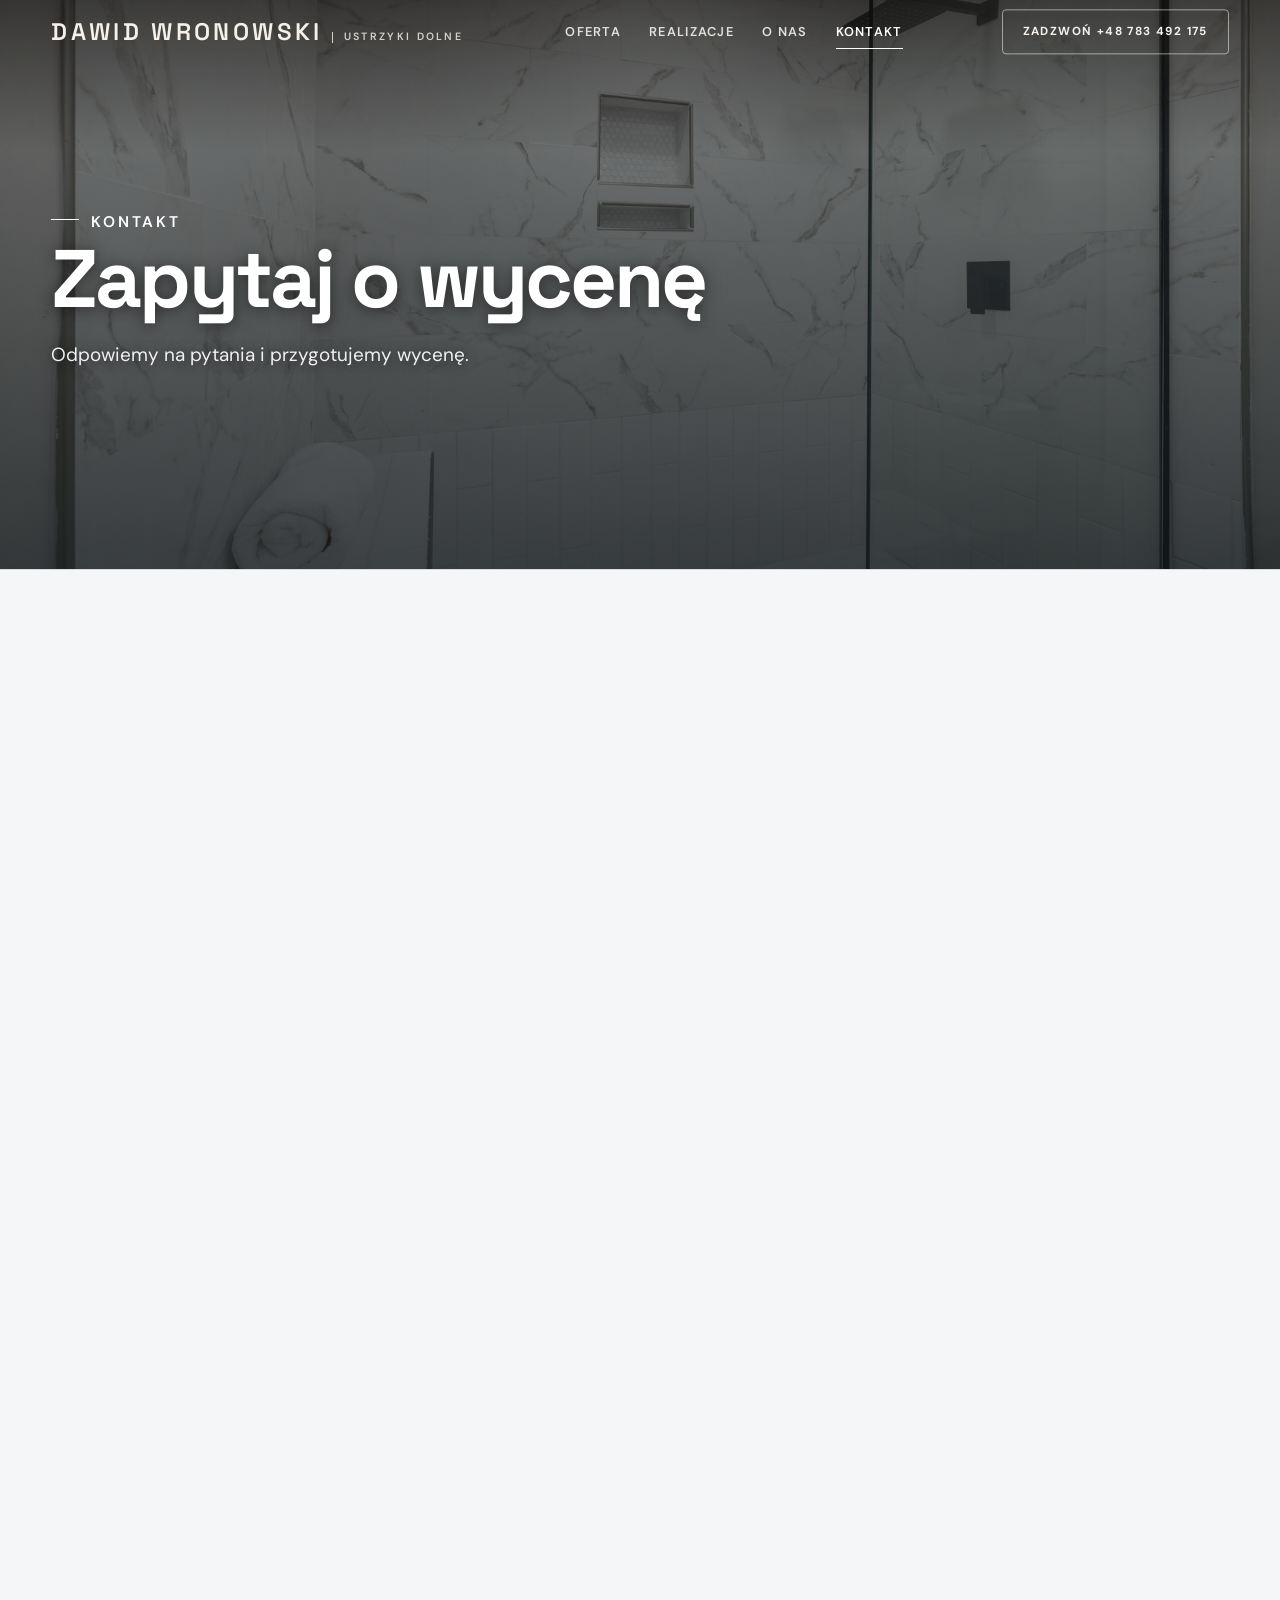
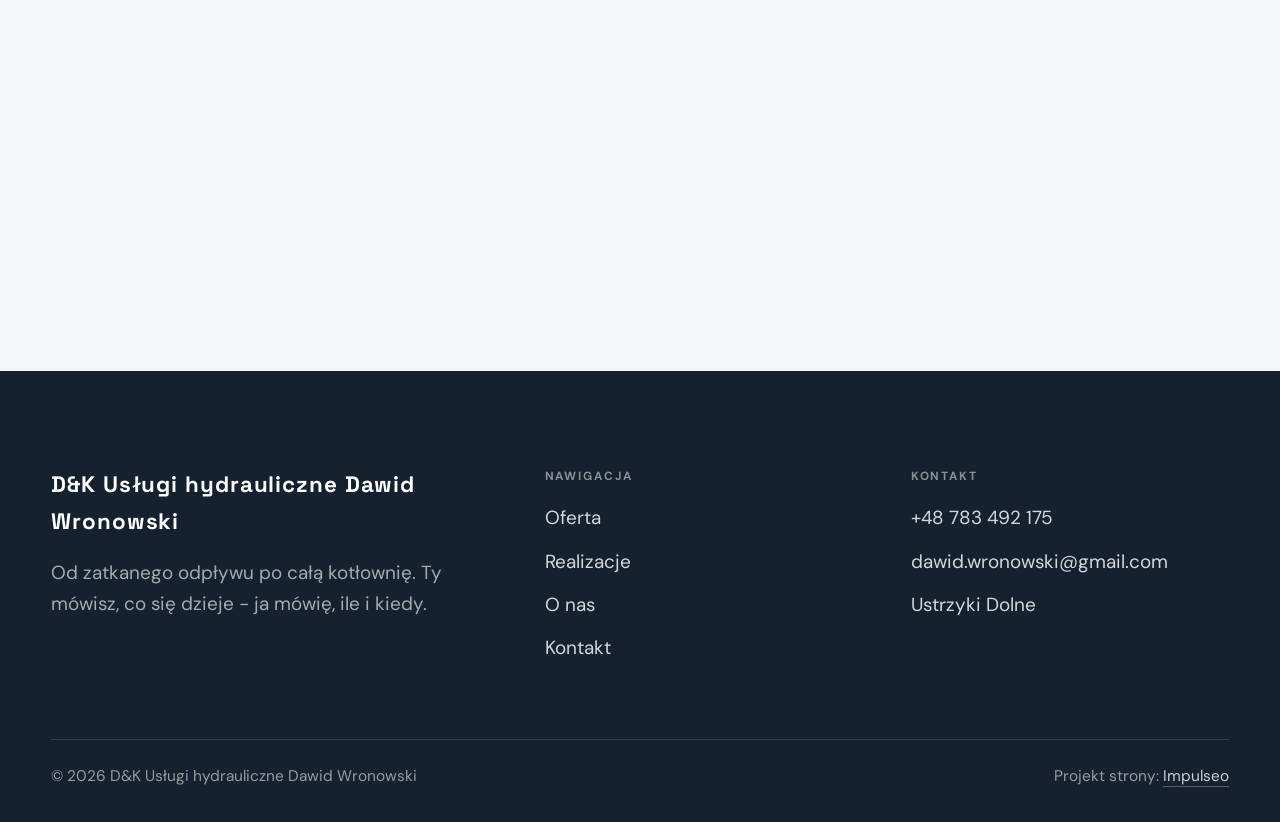
==== kontakt.html @ 38b975bb "Strona demo: d-k-kompleksowe-uslugi-hydrauliczne-dawid-wronowski" ====
<!DOCTYPE html>
<html lang="pl">
<head>
<meta charset="UTF-8">
<meta name="viewport" content="width=device-width, initial-scale=1.0">
<title>Kontakt - D&amp;K Usługi hydrauliczne Dawid Wronowski</title>
<meta name="description" content="Kontakt D&amp;K Usługi hydrauliczne Dawid Wronowski - Ustrzyki Dolne">
<link rel="canonical" href="https://impulseo-pl.github.io/d-k-kompleksowe-uslugi-hydrauliczne-dawid-wronowski/kontakt.html">
<meta name="robots" content="noindex, nofollow">
<meta property="og:type" content="website">
<meta property="og:locale" content="pl_PL">
<meta property="og:site_name" content="D&amp;K Usługi hydrauliczne Dawid Wronowski">
<meta property="og:title" content="Kontakt - D&amp;K Usługi hydrauliczne Dawid Wronowski">
<meta property="og:description" content="Kontakt D&amp;K Usługi hydrauliczne Dawid Wronowski - Ustrzyki Dolne">
<meta property="og:url" content="https://impulseo-pl.github.io/d-k-kompleksowe-uslugi-hydrauliczne-dawid-wronowski/kontakt.html">
<meta property="og:image" content="https://impulseo-pl.github.io/d-k-kompleksowe-uslugi-hydrauliczne-dawid-wronowski/img/og.jpg">
<meta property="og:image:width" content="1200">
<meta property="og:image:height" content="630">
<meta name="twitter:card" content="summary_large_image">
<link rel="preconnect" href="https://fonts.googleapis.com">
<link rel="preconnect" href="https://fonts.gstatic.com" crossorigin>
<link href="https://fonts.googleapis.com/css2?family=Space+Grotesk:wght@500;600;700&family=DM+Sans:opsz,wght@9..40,400;9..40,500;9..40,600&display=swap" rel="stylesheet">
<link rel="stylesheet" href="assets/styles.css?v=ddd3e418">
</head>
<body>

<header class="nav">
  <div class="wrap nav-inner">
    <a class="brand" href="index.html"><span class="name">Dawid Wronowski</span><span class="sub">Ustrzyki Dolne</span></a>
    <nav class="nav-links">
      <a href="oferta.html">Oferta</a>
      <a href="realizacje.html">Realizacje</a>
      <a href="o-nas.html">O nas</a>
      <a href="kontakt.html" class="active" aria-current="page">Kontakt</a>
      <a href="tel:+48783492175" class="btn btn-accent">Zadzwoń +48 783 492 175</a>
    </nav>
    <button class="nav-toggle" aria-label="Menu"><span></span><span></span><span></span></button>
  </div>
</header>

<main>
<section class="pagehead">
  <img src="img/g5.jpg" alt="D&amp;K Usługi hydrauliczne Dawid Wronowski - Zapytaj o wycenę" width="1880" height="1254" decoding="async">
  <div class="wrap">
    <span class="eyebrow">Kontakt</span>
    <h1>Zapytaj o wycenę</h1>
    <p>Odpowiemy na pytania i przygotujemy wycenę.</p>
  </div>
</section>
<section>
  <div class="wrap contact-grid">
    <div class="reveal">
      <span class="eyebrow">Dane kontaktowe</span>
      <h2 style="margin:var(--space-4) 0 var(--space-6)">D&K Usługi hydrauliczne Dawid Wronowski</h2>
      <div class="info-list">
        <div class="info-row"><div class="ic"><svg class="ico-tel" width="16" height="16" viewBox="0 0 24 24" fill="none" aria-hidden="true"><path d="M6.6 10.8a15.5 15.5 0 0 0 6.6 6.6l2.2-2.2a1 1 0 0 1 1-.24 11.4 11.4 0 0 0 3.6.58 1 1 0 0 1 1 1V20a1 1 0 0 1-1 1A17 17 0 0 1 3 4a1 1 0 0 1 1-1h3.5a1 1 0 0 1 1 1c0 1.25.2 2.46.58 3.6a1 1 0 0 1-.25 1l-2.23 2.2Z" fill="currentColor"/></svg></div><div><div class="lbl">Telefon</div><a class="val" href="tel:+48783492175">+48 783 492 175</a></div></div>
        <div class="info-row"><div class="ic"><svg class="ico-mail" width="16" height="16" viewBox="0 0 24 24" fill="none" aria-hidden="true"><rect x="3.2" y="5.5" width="17.6" height="13" rx="1.6" stroke="currentColor" stroke-width="1.6"/><path d="M4 7l8 6 8-6" stroke="currentColor" stroke-width="1.6" stroke-linecap="round" stroke-linejoin="round"/></svg></div><div><div class="lbl">E-mail</div><a class="val" href="mailto:dawid.wronowski@gmail.com">dawid.wronowski@gmail.com</a></div></div>
        <div class="info-row"><div class="ic"><svg class="ico-pin" width="16" height="16" viewBox="0 0 24 24" fill="none" aria-hidden="true"><path d="M12 21s7-6.1 7-11.5A7 7 0 0 0 5 9.5C5 14.9 12 21 12 21Z" stroke="currentColor" stroke-width="1.6" fill="none"/><circle cx="12" cy="9.5" r="2.4" fill="currentColor"/></svg></div><div><div class="lbl">Adres</div><div class="val">Ustrzyki Dolne</div></div></div>
      </div>
    </div>
    <div class="reveal">
      <form class="form" action="https://formsubmit.co/dawid.wronowski@gmail.com" method="POST">
        <input type="hidden" name="_subject" value="Zapytanie ze strony D&K Usługi hydrauliczne Dawid Wronowski">
        <input type="hidden" name="_captcha" value="false">
        <input type="hidden" name="_template" value="table">
        <div class="fld"><label for="name">Imię / firma</label><input id="name" name="name" type="text" placeholder="np. Jan Kowalski" required></div>
        <div class="fld"><label for="email">E-mail</label><input id="email" name="email" type="email" placeholder="adres@email.pl" required></div>
        <div class="fld"><label for="phone">Telefon</label><input id="phone" name="phone" type="tel" placeholder="+48 ..."></div>
        <div class="fld"><label for="msg">Czego dotyczy zapytanie?</label><textarea id="msg" name="message" placeholder="Napisz krótko, w czym możemy pomóc" required></textarea></div>
        <button type="submit" class="btn btn-accent" style="width:100%;justify-content:center">Wyślij zapytanie <span class="arr">→</span></button>
        <p class="note">Wiadomość trafi bezpośrednio do nas. Można też zadzwonić: +48 783 492 175.</p>
      </form>
    </div>
  </div>
</section>
<section style="padding-top:0">
  <div class="wrap reveal">
    <iframe class="map" title="D&amp;K Usługi hydrauliczne Dawid Wronowski - Ustrzyki Dolne" src="https://maps.google.com/maps?q=D%26K%20Kompleksowe%20us%C5%82ugi%20hydrauliczne%20Dawid%20Wronowski%20Ustrzyki%20Dolne&z=15&output=embed" loading="lazy" referrerpolicy="no-referrer-when-downgrade"></iframe>
  </div>
</section>
</main>

<footer>
  <div class="wrap">
    <div class="foot-grid">
      <div class="foot-brand">
        <div class="name">D&K Usługi hydrauliczne Dawid Wronowski</div>
        <p>Od zatkanego odpływu po całą kotłownię. Ty mówisz, co się dzieje - ja mówię, ile i kiedy.</p>
      </div>
      <div class="foot-col">
        <h4>Nawigacja</h4>
        <a href="oferta.html">Oferta</a>
        <a href="realizacje.html">Realizacje</a>
        <a href="o-nas.html">O nas</a>
        <a href="kontakt.html">Kontakt</a>
      </div>
      <div class="foot-col">
        <h4>Kontakt</h4>
        <a href="tel:+48783492175">+48 783 492 175</a>
        <a href="mailto:dawid.wronowski@gmail.com">dawid.wronowski@gmail.com</a>
        <p>Ustrzyki Dolne</p>
      </div>
    </div>
    <div class="foot-bot">
      <span>© 2026 D&K Usługi hydrauliczne Dawid Wronowski</span>
      <span>Projekt strony: <a class="foot-credit" href="https://impulseo.pl" target="_blank" rel="noopener">Impulseo</a></span>
    </div>
  </div>
</footer>
<div class="sticky-call"><a class="sc-call" href="tel:+48783492175"><svg class="ico-tel" width="16" height="16" viewBox="0 0 24 24" fill="none" aria-hidden="true"><path d="M6.6 10.8a15.5 15.5 0 0 0 6.6 6.6l2.2-2.2a1 1 0 0 1 1-.24 11.4 11.4 0 0 0 3.6.58 1 1 0 0 1 1 1V20a1 1 0 0 1-1 1A17 17 0 0 1 3 4a1 1 0 0 1 1-1h3.5a1 1 0 0 1 1 1c0 1.25.2 2.46.58 3.6a1 1 0 0 1-.25 1l-2.23 2.2Z" fill="currentColor"/></svg> Zadzwoń</a><a class="sc-quote" href="kontakt.html">Zadzwoń po wycenę</a></div>
<div class="demo-wazne" data-do="2026-11-16" data-cykl="3" hidden><svg class="dw-ico" width="13" height="13" viewBox="0 0 24 24" fill="none" aria-hidden="true"><circle cx="12" cy="12" r="8.6" stroke="currentColor" stroke-width="1.8"/><path d="M12 7.2V12l3.3 2" stroke="currentColor" stroke-width="1.8" stroke-linecap="round"/></svg><span class="dw-txt"></span></div>

<script src="assets/main.js"></script>
</body>
</html>
---- assets/styles.css ----
/* ============================================================
   STOLBASZ — premium, architektoniczny B2B fit-out
   Jasna paleta, zero brązu. System wg premium-web-craft.
   Projekt strony: Impulseo (impulseo.pl)
   ============================================================ */

:root{
  /* PALETA — jasna, architektoniczna, chłodna */
  --paper:#F4F6F8;          /* główne tło */
  --paper-2:#E7EBEF;        /* sekcje alternatywne (chłodny jasny szary) */
  --paper-3:#E7EBEF;        /* delikatne wypełnienia */
  --ink:#15212E;            /* tekst główny — chłodny grafit */
  --ink-soft:#243443;       /* nagłówki drugorzędne */
  --muted:#6B7785;          /* tekst poboczny */
  --line:rgba(21,33,46,.12);/* hairline */
  --accent:#E8A317;         /* stonowany petrol-slate — jedyny akcent */
  --accent-d:#C9870C;
  --accent-soft:rgba(232,163,23,.10);
  --dark:#15212E;           /* sekcje ciemne (stopka/CTA) */

  /* HOVER ZDJĘĆ — JEDEN standard dla całego silnika (decyzja K. 04.08.2026, artefakt z wariantami).
     AKTUALNE (K.+Szymon 09.08.2026, wybór z artefaktu 6 wariantów): zoom 1.05 przy 1.4s -
     przy tak długim czasie mocniejszy kadr NIE skacze, tylko „oddycha". Poprzedni standard
     (1.02 / .55s z 04.08) odbierany jako dynamiczny i szybki.
     Spoczynek lekko przygaszony, ale TYLKO tam, gdzie jest mysz (@media hover:hover) —
     na telefonie zdjęcia zostają w pełnej jasności. */
  --img-zoom:1.05;                   /* K.+Szymon 09.08: wariant F z artefaktu porównawczego */
  --img-rest:brightness(.95) saturate(.99);
  --img-hot:brightness(1.06) saturate(1.05);
  --img-dur:1.4s;                    /* K.+Szymon 09.08 (wariant F): powoli = elegancko */
  --img-ease:cubic-bezier(.16,.84,.44,1);  /* miękki ogon, efekt „oddychania" */

  /* ODSTĘPY — skala 4/8 */
  --space-1:4px; --space-2:8px; --space-3:12px; --space-4:16px; --space-5:24px;
  --space-6:32px; --space-7:48px; --space-8:64px; --space-9:96px; --space-10:128px;

  /* TYPOGRAFIA — fluid clamp() (skala podbita 16.07.2026: większe, czytelniejsze litery — uwaga Adama) */
  --text-sm:clamp(.9rem,.87rem + .12vw,1rem);
  --text-base:clamp(1.08rem,1.04rem + .18vw,1.2rem);
  --text-lg:clamp(1.24rem,1.15rem + .34vw,1.44rem);
  --text-h3:clamp(1.34rem,1.22rem + .55vw,1.66rem);
  --text-h2:clamp(2.1rem,1.66rem + 2.1vw,3.1rem);
  --text-h1:clamp(2.9rem,2.1rem + 4vw,5.1rem);

  /* PROMIENIE — architektoniczne, raczej ostre */
  --r-sm:3px; --r-md:6px; --r-lg:10px;

  /* RUCH */
  --ease:cubic-bezier(.25,.46,.45,.94); --dur:.24s;

  /* CIENIE — miękkie, warstwowe */
  --sh-sm:0 1px 2px rgba(16,24,32,.04), 0 2px 8px rgba(16,24,32,.05);
  --sh-md:0 2px 6px rgba(16,24,32,.05), 0 12px 28px -8px rgba(16,24,32,.12);
  --sh-lg:0 6px 14px rgba(16,24,32,.07), 0 26px 56px -18px rgba(16,24,32,.22);

  --hairline:1px solid var(--line);

  --font-display:'Space Grotesk','Inter',sans-serif;
  --font-body:'DM Sans','Inter',sans-serif;
}

*{box-sizing:border-box;margin:0;padding:0}
html{scroll-behavior:smooth}
body{
  font-family:var(--font-body);
  font-size:var(--text-base);
  line-height:1.65;
  color:var(--ink);
  background:var(--paper);
  -webkit-font-smoothing:antialiased;
  text-rendering:optimizeLegibility;
}
img{max-width:100%;height:auto;display:block}  /* height:auto = width/height z atrybutów trzyma proporcje (TOP#12) */
a{color:inherit;text-decoration:none}

.wrap{width:min(92%,1180px);margin-inline:auto}
section{padding-block:clamp(52px,6.5vw,96px)}

h1,h2,h3{font-family:var(--font-display);font-weight:700;line-height:1.08;letter-spacing:-.02em;color:var(--ink)}
h1{font-size:var(--text-h1);letter-spacing:-.035em}
h2{font-size:var(--text-h2);letter-spacing:-.025em}
h3{font-size:var(--text-h3)}
/* MIARA — długość wiersza. WCAG 2.2 SC 1.4.8: max 80 znaków; Butterick: 45–90.
   68ch daje realnie 72–78 znaków polskiego tekstu, czyli z zapasem pod granicą.
   Wcześniej limit miał TYLKO <p> — <li>, <blockquote> i <dd> nie miały żadnego,
   i to jedyny powód, dla którego 23 bloki na dwóch oddanych stronach jadą po
   83–106 znaków w wierszu (pomiar 07.08.2026, bramka `miara`).
   ⚠️ Listy i definicje ograniczamy TYLKO bez klasy: `ul`/`ol` z klasą to u nas
   układ (siatki kafli, menu), a nie tekst ciągły — tam miarę wyznacza układ. */
/* 60ch, nie 68ch (K. 10.08): po zmianie fontów na węższe kroje (DM Sans i spółka)
   w 68ch mieściło się ~90 znaków - bramka pikselowa słusznie zgłaszała przekroczenie
   granicy 80. Pomiar na żywej przeglądarce: 60ch = 90 znaków, 53ch = ~78 znaków, czyli normę WCAG 1.4.8. */
:root{ --miara:53ch }
p{max-width:min(100%,var(--miara))}
blockquote,
ul:not([class])>li, ol:not([class])>li,
dl:not([class])>dd{max-width:min(100%,var(--miara))}

/* ⚠️ Świadomie BEZ wyjątku `.tile p,.card p,.svc p{max-width:none}`, choć nasuwa się sam:
   te akapity BYŁY już ograniczone (stare `p{max-width:65ch}`), więc „wyjątek" nie odblokowałby
   niczego nowego — tylko ROZLUŹNIŁ stan sprzed zmiany na wszystkich demach naraz.
   `figcaption` żadna z reguł wyżej nie dotyczy, więc też nie potrzebuje zwolnienia. */

/* ŁAMANIE. `balance` wyrównuje długości wierszy w nagłówku, `pretty` pilnuje ostatniego
   wiersza akapitu, żeby nie został w nim jeden wyraz. Obsługiwane od Chrome 117 /
   Safari 17.5; starsze przeglądarki po prostu ignorują tę własność.
   `text-wrap:pretty` nie występowało dotąd ANI RAZ w silniku ani w repo klientów. */
h1,h2,h3,.lead,.lede{text-wrap:balance}
p,li,blockquote,dd{text-wrap:pretty}

.eyebrow{
  font-family:var(--font-body);
  font-size:var(--text-sm);
  font-weight:600;
  letter-spacing:.18em;
  text-transform:uppercase;
  color:var(--accent);
  display:inline-flex;align-items:center;gap:var(--space-3);
}
/* flex:none + margin-top = kreska trzyma się PIERWSZEJ linii. Wcześniej align-items:center
   centrowało ją względem całego bloku i przy zawinięciu (długi kicker typu
   „…WNĘTRZ · LESZNO · OD 2019") druga linia lądowała z brzydkim wcięciem. */
.eyebrow{align-items:flex-start}
.eyebrow>*,.eyebrow{text-wrap:balance}   /* dlugi kicker lamal sie na sierote typu samo „2019" w drugiej linii */
.eyebrow::before{content:"";width:28px;height:1px;background:var(--accent);display:inline-block;flex:none;margin-top:.62em}

.muted{color:var(--muted)}
.lead{font-size:var(--text-lg);line-height:1.55;color:var(--ink-soft);max-width:50ch}

/* ---------- BUTTONS ---------- */
.btn{
  display:inline-flex;align-items:center;gap:var(--space-2);
  font-weight:600;font-size:var(--text-sm);letter-spacing:.02em;
  padding:var(--space-4) var(--space-6);
  border-radius:var(--r-sm);
  transition:transform var(--dur) var(--ease),box-shadow var(--dur) var(--ease),background var(--dur) var(--ease);
  cursor:pointer;border:1px solid transparent;
}
.btn-accent{background:var(--accent);color:#fff;box-shadow:var(--sh-sm)}
.btn-accent:hover{background:var(--accent-d);transform:translateY(-2px);box-shadow:var(--sh-md)}
.btn-accent:active{transform:translateY(0);box-shadow:var(--sh-sm)}
.btn-ghost{background:transparent;color:var(--ink);border-color:var(--line)}
.btn-ghost:hover{border-color:var(--accent);color:var(--accent);transform:translateY(-2px)}
.btn-light{background:#fff;color:var(--ink);box-shadow:var(--sh-sm)}
.btn-light:hover{transform:translateY(-2px);box-shadow:var(--sh-md)}
.btn .arr{transition:transform var(--dur) var(--ease)}
.btn:hover .arr{transform:translateX(4px)}

/* ---------- NAV ---------- */
.nav{
  position:sticky;top:0;z-index:50;
  background:color-mix(in srgb,var(--paper) 88%,transparent);
  backdrop-filter:saturate(140%) blur(10px);
  border-bottom:var(--hairline);
}
.nav-inner{display:flex;align-items:center;justify-content:space-between;gap:var(--space-5);height:72px}
/* ANTY-NACHODZENIE (K. 05.08.2026): długa nazwa firmy + przycisk z pełnym numerem nie mieściły się w pasku
   i flex ściskał linki PONIŻEJ ich treści - "Kontakt" wchodził na ramkę "Zadzwoń +48 ...". Teraz ustępuje
   nazwa marki (skrót wielokropkiem), a menu i przycisk nigdy się nie kurczą ani nie zachodzą na siebie. */
.brand{display:flex;flex-direction:column;line-height:1;min-width:0;flex:0 1 auto}
.brand .name{font-family:var(--font-display);font-weight:800;font-size:1.35rem;letter-spacing:.04em;white-space:nowrap;overflow:hidden;text-overflow:ellipsis}
.brand .sub{font-size:.62rem;letter-spacing:.34em;text-transform:uppercase;color:var(--muted);margin-top:5px;white-space:nowrap;overflow:hidden;text-overflow:ellipsis}
.nav-links{display:flex;align-items:center;gap:var(--space-6);flex:0 0 auto}
.nav-links a{font-size:var(--text-sm);font-weight:500;color:var(--ink-soft);position:relative;padding-block:4px;white-space:nowrap;transition:color var(--dur) var(--ease)}
.nav-links a::after{content:"";position:absolute;left:0;bottom:0;width:0;height:1.5px;background:var(--accent);transition:width var(--dur) var(--ease)}
.nav-links a:hover,.nav-links a.active{color:var(--ink)}
.nav-links a:hover::after,.nav-links a.active::after{width:100%}
.nav-links .btn{padding:var(--space-2) var(--space-5)}
/* przyciski w nav: właściwy kolor (przebij .nav-links a) + bez podkreślenia */
.nav-links a.btn-accent{color:#fff}
.nav-links a.btn-ghost,.nav-links a.btn-light{color:var(--ink)}
/* CTA w pasku: NIE podkreślenie spod linków menu, ale ten sam przelatujący błysk,
   co na wszystkich innych przyciskach (zgłoszenie K. 13.08.2026 - „na hero jest efekt
   światła przechodzącego przez przycisk, na navbarze go nie ma, a mają być identyczne").
   Reguła `.nav-links a::after` jest silniejsza od `.btn::after`, więc trzeba jej
   geometrię wyzerować i wpisać połysk z nazwy - samo `display:none` gasiło efekt. */
.nav-links a.btn::after{
  display:block;content:"";position:absolute;inset:0;z-index:-1;pointer-events:none;
  width:auto;height:auto;border-radius:inherit;   /* kasuje geometrię podkreślenia (width:0;height:1.5px) */
  background:linear-gradient(100deg,transparent 32%,rgba(255,255,255,.20) 50%,transparent 68%);
  translate:-120% 0}
@media (prefers-reduced-motion:no-preference){
  .nav-links a.btn:hover::after{translate:120% 0;transition:translate .75s var(--mt-ease,cubic-bezier(.16,.84,.44,1))}
}
.nav-toggle{display:none;background:none;border:none;cursor:pointer;flex-direction:column;gap:5px;padding:8px}
.nav-toggle span{width:24px;height:2px;background:var(--ink);transition:var(--dur)}
/* Ciasny zakres MIĘDZY menu mobilnym a pełnym pulpitem: zbijamy odstępy i nazwę marki,
   żeby wszystko zmieściło się naturalnie, zanim w ogóle dojdzie do skracania wielokropkiem. */
@media(max-width:1280px) and (min-width:921px){
  .nav-links{gap:var(--space-4)}
  .nav-links .btn{padding:var(--space-2) var(--space-4)}
  .brand .name{font-size:1.15rem}
}

/* ---------- HERO (split) ---------- */
.hero{position:relative;overflow:hidden;border-bottom:var(--hairline)}
.hero-grid{display:grid;grid-template-columns:1.05fr .95fr;gap:clamp(24px,4vw,60px);align-items:center;
  padding-block:clamp(36px,4.5vw,64px)}
.hero-copy .eyebrow{margin-bottom:var(--space-5)}
.hero-copy h1{margin-bottom:var(--space-5)}
.hero-copy .lead{margin-bottom:var(--space-7)}
.hero-actions{display:flex;flex-wrap:wrap;gap:var(--space-4)}
.hero-art{position:relative;aspect-ratio:4/3;border-radius:var(--r-lg);overflow:hidden;box-shadow:var(--sh-lg)}
.hero-art img{width:100%;height:100%;object-fit:cover}
.hero-art::after{content:"";position:absolute;inset:0;background:linear-gradient(180deg,transparent 55%,rgba(18,24,28,.28))}
.hero-badge{position:absolute;left:var(--space-5);bottom:var(--space-5);z-index:2;
  background:rgba(252,252,251,.94);backdrop-filter:blur(4px);
  border-radius:var(--r-md);padding:var(--space-4) var(--space-5);box-shadow:var(--sh-md);max-width:78%}
.hero-badge strong{display:block;font-family:var(--font-display);font-size:1rem;letter-spacing:-.01em}
.hero-badge span{font-size:var(--text-sm);color:var(--muted)}

/* ---------- HERO duży / kinowy (strona główna) ---------- */
.hero-cine{position:relative;min-height:clamp(560px,82vh,840px);min-height:clamp(560px,82svh,840px);display:flex;align-items:center;overflow:hidden;border-bottom:var(--hairline)}
.hero-cine>img{position:absolute;inset:0;width:100%;height:100%;object-fit:cover;z-index:0}
.hero-cine::after{content:"";position:absolute;inset:0;z-index:1;
  background:linear-gradient(95deg,rgba(13,18,23,.86) 0%,rgba(13,18,23,.64) 32%,rgba(13,18,23,.24) 62%,rgba(13,18,23,.04) 100%)}
.hero-cine .wrap{position:relative;z-index:2;padding-block:var(--space-8)}
.hero-cine .hero-copy{max-width:660px}
.hero-cine .eyebrow{color:#fff;margin-bottom:var(--space-5)}
.hero-cine .eyebrow::before{background:#fff}
.hero-cine h1{color:#fff;margin-bottom:var(--space-5);font-size:clamp(2.9rem,2rem + 4.4vw,5.2rem);text-wrap:balance}
.hero-cine .lead{color:rgba(255,255,255,.92);max-width:48ch;margin-bottom:var(--space-7)}
.hero-cine .hero-actions{display:flex;flex-wrap:wrap;gap:var(--space-4)}
/* NISKIE OKNO (laptop z dokiem i paskami przeglądarki ma ~700-780 px wysokości widoku):
   H1 do 5.2rem + długi lead nie mieściły się i przyciski wypadały POD krawędź ekranu -
   klient widział stronę bez ani jednego CTA. Skalujemy w dół, zamiast przycinać treść. */
@media(min-width:821px) and (max-height:820px){
  .hero-cine{min-height:clamp(520px,94svh,780px)}
  .hero-cine .wrap{padding-block:var(--space-6)}
  .hero-cine h1{font-size:clamp(2.2rem,1.5rem + 2.6vw,3.6rem);margin-bottom:var(--space-4)}
  .hero-cine .eyebrow{margin-bottom:var(--space-4)}
  .hero-cine .lead{margin-bottom:var(--space-5);max-width:44ch}
}
@media(max-width:680px){
  .hero-cine{min-height:clamp(520px,76vh,640px);min-height:clamp(520px,76svh,640px);align-items:flex-end}
  .hero-cine::after{background:linear-gradient(0deg,rgba(13,18,23,.9) 6%,rgba(13,18,23,.45) 55%,rgba(13,18,23,.25) 100%)}
  .hero-cine .wrap{padding-bottom:var(--space-9)}
  /* TELEFON (~90% oglądających): lead potrafił zająć 8 linii i zepchnąć CTA poza pierwszy ekran.
     Zwężamy interlinię i skalę - treści nie ucinamy, bo to ona sprzedaje. */
  .hero-cine .lead{font-size:.98rem;line-height:1.5;margin-bottom:var(--space-5)}
  .hero-cine .eyebrow{font-size:.72rem;letter-spacing:.13em;margin-bottom:var(--space-4)}
  .hero-cine .eyebrow::before{width:20px}
  .hero-cine h1{margin-bottom:var(--space-4)}
}

/* full-bleed hero variant (podstrony) */
.pagehead{position:relative;min-height:46vh;min-height:46svh;display:flex;align-items:flex-end;overflow:hidden;border-bottom:var(--hairline)}
.pagehead img{position:absolute;inset:0;width:100%;height:100%;object-fit:cover}
/* 10.08.2026 (decyzja K.): mocniejsze przyciemnienie + cień pod tekstem. Bramka mierzyła na
   nagłówkach podstron 3,38-3,43:1 przy wymaganych 4,5 — jasne zdjęcie (hala, śnieg, niebo)
   podchodziło pod biały tekst. Zdjęcia klientów są różne, więc kontrast musi dawać WARSTWA,
   a nie szczęśliwy dobór kadru. */
.pagehead::after{content:"";position:absolute;inset:0;background:linear-gradient(180deg,rgba(18,24,28,.40),rgba(18,24,28,.76))}
.pagehead .wrap{position:relative;z-index:2;padding-block:var(--space-9);color:#fff}
.pagehead h1{color:#fff;max-width:18ch;text-shadow:0 2px 16px rgba(0,0,0,.55)}
.pagehead .eyebrow{color:#fff}
.pagehead .eyebrow::before{background:#fff}
.pagehead p{color:rgba(255,255,255,.92);margin-top:var(--space-4);max-width:54ch;text-shadow:0 1px 12px rgba(0,0,0,.5)}

/* ---------- STRIP (pasek skrótów / liczby) ---------- */
.strip{background:var(--dark);color:#fff}
/* PASEK HASEŁ — standard 04.08.2026 (decyzja K.): 5 haseł w JEDNYM rzędzie, tekst WYŚRODKOWANY,
   węższe marginesy boczne niż reszta strony (pasek ma iść szerzej), równe wysokości kolumn. */
.strip .wrap{width:min(96%,1440px);display:grid;grid-template-columns:repeat(5,1fr);
  gap:var(--space-5);padding-block:var(--space-7);align-items:stretch}
.strip .item .k{font-family:var(--font-display);font-size:clamp(1.05rem,.82rem + .85vw,1.55rem);
  font-weight:800;letter-spacing:-.02em;color:#fff;line-height:1.18;text-wrap:balance}
.strip .item .v{font-size:var(--text-sm);color:rgba(255,255,255,.66);margin-top:var(--space-2);line-height:1.4}
.strip .item{border-left:2px solid var(--accent);padding-inline:var(--space-4);
  text-align:center;display:flex;flex-direction:column;justify-content:center}
/* liczba kolumn = liczba haseł, żeby ostatnie nie zostawało samo w drugim rzędzie.
   Klasę n-N nadaje multipage.py; domyślnie (bez klasy) pasek jest 5-kolumnowy. */
.strip.n-2 .wrap{grid-template-columns:repeat(2,1fr)}
.strip.n-3 .wrap{grid-template-columns:repeat(3,1fr)}
.strip.n-4 .wrap{grid-template-columns:repeat(4,1fr);gap:var(--space-6)}
.strip.n-4 .item .k{font-size:clamp(1.3rem,1rem + 1.1vw,2rem)}
.strip.n-6 .wrap{grid-template-columns:repeat(6,1fr);gap:var(--space-4)}
.strip.n-6 .item .k{font-size:clamp(.98rem,.8rem + .7vw,1.35rem)}
/* równe łamanie: zamiast "długa linia + jedno słowo" obie linie zbliżonej długości */
.strip .item .k{text-wrap:balance}

/* ---------- SECTION HEAD ---------- */
.head{max-width:48rem;margin-bottom:var(--space-8)}
.head.center{margin-inline:auto;text-align:center}
.head .eyebrow{margin-bottom:var(--space-4)}
.head h2{margin-bottom:var(--space-4)}
.head p{color:var(--muted);font-size:var(--text-lg);line-height:1.55}
.head.center p{margin-inline:auto}

/* ---------- INTRO SPLIT ---------- */
.split{display:grid;grid-template-columns:.92fr 1.08fr;gap:clamp(28px,5vw,80px);align-items:center}
.split.rev{grid-template-columns:1.08fr .92fr}
.split.rev .split-art{order:-1}
.split-art{position:relative;aspect-ratio:5/4;border-radius:var(--r-lg);overflow:hidden;box-shadow:var(--sh-lg)}
.split-art img{width:100%;height:100%;object-fit:cover}
.split-copy h2{margin-bottom:var(--space-5)}
.split-copy p+p{margin-top:var(--space-4)}
.split-copy .btn{margin-top:var(--space-6)}

/* ---------- SERVICES (zakres) ---------- */
.svc-grid{display:grid;grid-template-columns:repeat(auto-fit,minmax(280px,1fr));gap:var(--space-5)}
.svc{background:#fff;border:var(--hairline);border-radius:var(--r-md);padding:var(--space-7) var(--space-6);
  transition:transform var(--dur) var(--ease),box-shadow var(--dur) var(--ease),border-color var(--dur) var(--ease);
  position:relative;overflow:hidden}
.svc::before{content:"";position:absolute;left:0;top:0;width:3px;height:0;background:var(--accent);transition:height var(--dur) var(--ease)}
.svc:hover{transform:translateY(-4px);box-shadow:var(--sh-md);border-color:transparent}
.svc:hover::before{height:100%}
.svc .ic{font-family:var(--font-display);font-size:.8rem;font-weight:700;letter-spacing:.12em;color:var(--accent);margin-bottom:var(--space-4)}
.svc h3{margin-bottom:var(--space-3);font-size:1.22rem}
.svc p{color:var(--muted);font-size:var(--text-base);line-height:1.6}

/* big detailed service rows */
.svc-row{display:grid;grid-template-columns:.8fr 1.2fr;gap:clamp(20px,4vw,60px);align-items:center;padding-block:var(--space-8)}
.svc-row+.svc-row{border-top:var(--hairline)}
.svc-row.rev{grid-template-columns:1.2fr .8fr}
/* Naprzemienny układ wierszy oferty: co drugi wiersz ma zdjęcie po PRAWEJ.
   Było `order:-1` — martwy kod, bo zdjęcie i tak jest pierwszym dzieckiem w HTML,
   więc wszystkie wiersze wyglądały identycznie (zdjęcie zawsze z lewej), a `rev`
   zmieniało tylko szerokość kolumn. Znalezione 29.07.2026 przy różnicowaniu kierunków
   animacji (pomiar pozycji: art.mid 390/502 przy row.mid 756 — zawsze lewa strona). */
.svc-row.rev .svc-row-art{order:2}
.svc-row-art{aspect-ratio:4/3;border-radius:var(--r-md);overflow:hidden;box-shadow:var(--sh-md)}
.svc-row-art img{width:100%;height:100%;object-fit:cover}
.svc-row h3{font-size:1.5rem;margin-bottom:var(--space-4)}
.svc-row .num{font-family:var(--font-display);font-size:.85rem;font-weight:700;letter-spacing:.14em;color:var(--accent);display:block;margin-bottom:var(--space-3)}
.svc-row ul{list-style:none;margin-top:var(--space-4);display:flex;flex-direction:column;gap:var(--space-2)}
.svc-row li{position:relative;padding-left:var(--space-5);color:var(--muted);font-size:var(--text-base)}
.svc-row li::before{content:"";position:absolute;left:0;top:.62em;width:8px;height:1px;background:var(--accent)}

/* ---------- GALLERY (realizacje) ---------- */
.gallery{display:grid;grid-template-columns:repeat(12,1fr);gap:var(--space-4);grid-auto-rows:200px}
/* GALERIA MASONRY — pionowe zdjęcia (portrety beauty/wellness) bez przycinania: kolumny, height auto */
.gallery-masonry{column-count:3;column-gap:var(--space-4)}
@media(max-width:900px){.gallery-masonry{column-count:2}}
@media(max-width:560px){.gallery-masonry{column-count:1}}
.gallery-masonry .m-tile{break-inside:avoid;margin:0 0 var(--space-4);padding:0;position:relative;overflow:hidden;border-radius:var(--r-md);border:1px solid var(--line)}
.gallery-masonry .m-tile img{width:100%;height:auto;display:block}
.gallery-masonry .m-tile .cap{position:absolute;left:0;right:0;bottom:0;padding:var(--space-4);color:#fff;background:linear-gradient(0deg,rgba(0,0,0,.55),transparent);font-size:var(--text-sm)}
.gallery-masonry .m-tile .cap small{display:block;font-weight:400;opacity:.78;letter-spacing:.04em;text-transform:uppercase;font-size:.66rem;margin-top:3px}
.tile{position:relative;overflow:hidden;border-radius:var(--r-md);box-shadow:var(--sh-sm);
  transition:transform var(--dur) var(--ease),box-shadow var(--dur) var(--ease)}
.tile img{width:100%;height:100%;object-fit:cover;
  transition:transform var(--img-dur) var(--img-ease),filter var(--img-dur) var(--img-ease)}
.tile:hover{box-shadow:var(--sh-md)}
.tile .cap{position:absolute;left:0;right:0;bottom:0;padding:var(--space-5) var(--space-4) var(--space-4);
  /* mocniejszy spad + cien pod tekstem: na JASNYCH zdjeciach klienta (biale fronty, sciany)
     slaby gradient dawal kontrast ~1.5:1 zamiast wymaganych 3.6:1 (bramka wygladu, 10.08.2026) */
  background:linear-gradient(transparent 10%,rgba(18,24,28,.55) 40%,rgba(18,24,28,.88) 68%,rgba(18,24,28,.99));color:#fff;
  text-shadow:0 1px 2px rgba(0,0,0,.85),0 2px 10px rgba(0,0,0,.55);
  font-size:var(--text-sm);font-weight:600;letter-spacing:.01em;
  opacity:0;transform:translateY(8px);transition:var(--dur) var(--ease)}
.tile:hover .cap{opacity:1;transform:translateY(0)}
.tile .cap small{display:block;font-weight:400;opacity:.78;letter-spacing:.04em;text-transform:uppercase;font-size:.66rem;margin-top:3px}
/* bento spans */
.t-wide{grid-column:span 6}
.t-tall{grid-column:span 6;grid-row:span 2}
.t-std{grid-column:span 6}
.t-third{grid-column:span 4}
.t-two3{grid-column:span 8}

/* ---------- TRUST / WIARYGODNOŚĆ ---------- */
.trust{background:var(--paper-2)}
.trust-grid{display:grid;grid-template-columns:repeat(auto-fit,minmax(240px,1fr));gap:var(--space-5);margin-top:var(--space-7)}
.trust-card{background:#fff;border-radius:var(--r-md);padding:var(--space-7) var(--space-6);box-shadow:var(--sh-sm);border-top:3px solid var(--accent)}
.trust-card .big{font-family:var(--font-display);font-size:clamp(1.8rem,1.3rem + 1.6vw,2.6rem);font-weight:800;letter-spacing:-.02em;color:var(--ink);line-height:1}
.trust-card h3{font-size:1.12rem;margin:var(--space-3) 0 var(--space-2)}
.trust-card p{color:var(--muted);font-size:var(--text-base);line-height:1.55}

/* ---------- CTA band ---------- */
.cta{background:var(--dark);color:#fff;position:relative;overflow:hidden}
/* telefon w CTA: na ciemnym tle biały (domyślnie), rodziny z JASNYM tłem CTA
   nadpisują to u siebie - wcześniej kolor siedział w stylu inline i wygrywał z rodziną. */
.cta .btn-ghost-cta{color:#fff;border-color:rgba(255,255,255,.3)}
.cta .wrap{display:grid;grid-template-columns:1.4fr .6fr;gap:var(--space-7);align-items:center;position:relative;z-index:2}
.cta h2{color:#fff;max-width:20ch}
.cta p{color:rgba(255,255,255,.74);margin-top:var(--space-4)}
.cta-actions{display:flex;flex-direction:column;gap:var(--space-3);align-items:flex-start}
.cta::before{content:"";position:absolute;right:-80px;top:-80px;width:360px;height:360px;border-radius:50%;
  background:radial-gradient(circle,var(--accent-soft),transparent 70%)}

/* ---------- CONTACT ---------- */
.contact-grid{display:grid;grid-template-columns:.85fr 1.15fr;gap:clamp(28px,4vw,56px);align-items:start}
.info-list{display:flex;flex-direction:column;gap:var(--space-2)}
.info-row{display:flex;gap:var(--space-4);align-items:flex-start;padding-block:var(--space-4);border-bottom:var(--hairline)}
.info-row .ic{flex:none;width:42px;height:42px;display:grid;place-items:center;border-radius:50%;
  background:var(--accent-soft);color:var(--accent);font-size:1.05rem}
.info-row .lbl{font-size:.72rem;letter-spacing:.14em;text-transform:uppercase;color:var(--muted)}
.info-row .val{font-weight:600;font-size:var(--text-base);margin-top:2px}
.info-row a.val:hover{color:var(--accent)}
.map{border:none;border-radius:var(--r-lg);box-shadow:var(--sh-md);width:100%;height:100%;min-height:380px;filter:grayscale(.2) contrast(1.02)}
.form{background:#fff;border:var(--hairline);border-radius:var(--r-lg);padding:clamp(24px,3vw,40px);box-shadow:var(--sh-sm)}
.form .fld{margin-bottom:var(--space-5)}
.form label{display:block;font-size:var(--text-sm);font-weight:600;margin-bottom:var(--space-2)}
.form input,.form textarea{width:100%;font-family:inherit;font-size:var(--text-base);color:var(--ink);
  padding:var(--space-4);border:var(--hairline);border-radius:var(--r-sm);background:var(--paper);transition:border-color var(--dur)}
.form input:focus,.form textarea:focus{outline:none;border-color:var(--accent);background:#fff}
.form textarea{resize:vertical;min-height:120px}
.form .note{font-size:var(--text-sm);color:var(--muted);margin-top:var(--space-3)}

/* ---------- FOOTER ---------- */
footer{background:var(--dark);color:#fff;padding-block:var(--space-9) var(--space-6)}
.foot-grid{display:grid;grid-template-columns:1.4fr 1fr 1fr;gap:var(--space-7);margin-bottom:var(--space-8)}
.foot-brand .name{font-family:var(--font-display);font-weight:800;font-size:1.4rem;letter-spacing:.04em}
.foot-brand p{color:rgba(255,255,255,.62);margin-top:var(--space-4);font-size:var(--text-base);max-width:38ch}
.foot-col h4{font-size:.74rem;letter-spacing:.16em;text-transform:uppercase;color:rgba(255,255,255,.5);margin-bottom:var(--space-4)}
.foot-col a,.foot-col p{display:block;color:rgba(255,255,255,.82);font-size:var(--text-base);margin-bottom:var(--space-3)}
.foot-col a:hover{color:#fff}
.foot-bot{border-top:1px solid rgba(255,255,255,.12);padding-top:var(--space-5);display:flex;justify-content:space-between;flex-wrap:wrap;gap:var(--space-3);
  font-size:var(--text-sm);color:rgba(255,255,255,.55)}
.foot-bot a:hover{color:#fff}
/* Podpis w stopce = klikalny link do impulseo.pl (31.07.2026). Ma być WIDOCZNIE klikalny,
   ale nie krzyczeć - stąd sam kolor jaśniejszy + delikatne podkreślenie na najeździe. */
.foot-bot a.foot-credit{color:rgba(255,255,255,.78);text-decoration:none;border-bottom:1px solid rgba(255,255,255,.28)}
.foot-bot a.foot-credit:hover{color:#fff;border-bottom-color:#fff}

/* ---------- REVEAL ---------- */
.reveal{opacity:0;transform:translateY(22px);transition:opacity .6s var(--ease),transform .6s var(--ease)}
.reveal.in{opacity:1;transform:none}

/* ---------- RESPONSIVE ---------- */
@media(max-width:920px){
  .hero-grid,.split,.split.rev,.svc-row,.svc-row.rev,.cta .wrap,.contact-grid,.foot-grid{grid-template-columns:1fr}
  .split.rev .split-art,.svc-row.rev .svc-row-art{order:0}
  .hero-art{aspect-ratio:16/10;max-height:420px}
  .strip .wrap,.strip.n-2 .wrap,.strip.n-3 .wrap,.strip.n-4 .wrap,.strip.n-6 .wrap{grid-template-columns:repeat(2,1fr);gap:var(--space-6)}
  .strip .item .k,.strip.n-6 .item .k{font-size:clamp(1.3rem,1.1rem + 1vw,2rem)}
  .gallery{grid-auto-rows:180px}
  .t-wide,.t-tall,.t-std,.t-third,.t-two3{grid-column:span 6}
  .t-tall{grid-row:span 1}
  .cta-actions{flex-direction:row;flex-wrap:wrap}
  .foot-grid{gap:var(--space-6)}
}
@media(max-width:680px){
  .nav-links{position:fixed;inset:72px 0 auto 0;background:var(--paper);flex-direction:column;align-items:stretch;
    gap:0;padding:var(--space-4) 6%;border-bottom:var(--hairline);box-shadow:var(--sh-md);
    transform:translateY(-120%);transition:transform var(--dur) var(--ease)}
  .nav-links.open{transform:translateY(0)}
  .nav-links a{padding-block:var(--space-4);border-bottom:var(--hairline)}
  .nav-links .btn{margin-top:var(--space-3);justify-content:center}
  .nav-toggle{display:flex}
  .strip .wrap,.strip.n-2 .wrap,.strip.n-3 .wrap,.strip.n-4 .wrap,.strip.n-6 .wrap{grid-template-columns:1fr}
  .gallery{grid-template-columns:repeat(6,1fr)}
  .foot-grid{grid-template-columns:1fr}
}
@media(prefers-reduced-motion:reduce){
  /* audyt 09.08 TOP#14: samo skrócenie duration przy animacji INFINITE = stroboskop
     (pętla .01ms miga ekranem); iteration-count:1 gasi pętlę naprawdę. Pseudoelementy
     też - tła hero (gastro/studio) animują ::before/img, blanket na * ich nie łapał. */
  *,*::before,*::after{animation-duration:.01ms!important;animation-iteration-count:1!important;animation-delay:0s!important;transition:none!important}
  .reveal{opacity:1!important;transform:none!important}
  html{scroll-behavior:auto}
}

/* ============================================================
   PREMIUM LAYER — destylat deep-researchu branż (anty-AI, spokój).
   Zmienne STOLBASZ (--accent/--ink/--paper/--line/--dark). Ruch ledwo
   zauważalny, krzywa cubic-bezier(.16,.84,.44,1); prefers-reduced-motion
   pokryte blanketem wyżej. Karty hairline zamiast cieni = #1 sygnał „nie-AI".
   ============================================================ */

/* więcej oddechu między sekcjami (liderzy: 110-130px) */
section{padding-block:clamp(64px,8vw,128px)}

/* 1) Aksamitny reveal — dłuższa, miękka krzywa zamiast „skoku" */
.reveal{transition:opacity .9s cubic-bezier(.16,.84,.44,1),transform .9s cubic-bezier(.16,.84,.44,1);will-change:opacity,transform}
/* stagger TYLKO w galerii (tam pozycja = porządek dzieci) */
.gallery .reveal:nth-child(2){transition-delay:.07s}
.gallery .reveal:nth-child(3){transition-delay:.14s}
.gallery .reveal:nth-child(4){transition-delay:.21s}
.gallery .reveal:nth-child(5){transition-delay:.28s}
.gallery .reveal:nth-child(6){transition-delay:.35s}

/* 2) Hero STATYCZNY na .hero-cine — Ken Burns CAŁKIEM WYŁĄCZONY 26.06 (3. zgłoszenie Szymona).
   GENEZA: animowanie scale na <img> hero z teksturami (cegły/framugi) re-samplinguje obraz
   klatka po klatce → na części ekranów drobne drganie/shimmer = „heroshot się trzęsie".
   translateY usunięto wcześniej, scale-only + will-change/GPU NIE wystarczyły do GWARANCJI gładkości.
   Krzysztof zażądał pewności („make sure, że błąd się nie pojawi") > efekt. Zero animacji = 0% drgania.
   Delikatny zoom zostaje TYLKO w pełnoekranowych hero gastro/studio (hg-bg/hs-bg — tło, inny
   mechanizm, chwalone, nigdy nie zgłaszane). NIE wracać do KB na .hero-cine bez realnego testu
   na sprzęcie klienta — to ryzyko regresji „trzęsienia”. */
/* BEZPIECZNY "wow" na hero = jednorazowy FADE-IN (opacity), nie zoom.
   opacity nie dotyka bitmapy → gładkie na KAŻDYM zdjęciu/ekranie/GPU, zero ryzyka migotania.
   Geometryczny ruch (scale/translate) na .hero-cine jest ZAKAZANY (bramka pilnuje). */
@keyframes heroFade{from{opacity:0}to{opacity:1}}
.hero-cine>img{transform:none;animation:heroFade 1.1s ease-out both}

/* 3) Akcentowy hairline pod nagłówkiem sekcji, który „rysuje się" przy wejściu */
.head h2{position:relative;padding-bottom:18px}
.head h2::after{content:"";position:absolute;left:0;bottom:0;height:1px;width:0;background:var(--accent);transition:width 1s cubic-bezier(.16,.84,.44,1) .15s}
.head.center h2::after{left:50%;transform:translateX(-50%)}
.head.reveal.in h2::after,.head.center.reveal.in h2::after{width:54px}

/* 4) Karty HAIRLINE zamiast cieni/zaokrągleń (najmocniejszy anty-AI detal) */
.svc{background:transparent;border:1px solid var(--line);border-radius:var(--r-sm);box-shadow:none}
.svc:hover{box-shadow:none;border-color:var(--accent);transform:translateY(-3px)}
.trust-card{background:transparent;box-shadow:none;border:1px solid var(--line);border-top:2px solid var(--accent);border-radius:var(--r-sm)}
.tile{box-shadow:none;border-radius:var(--r-sm)}
.tile:hover{box-shadow:none}

/* 5) Sticky-nav kondensuje się po przewinięciu (sygnał dopracowania) */
.nav{transition:box-shadow .4s ease,background .4s ease}
.nav.is-stuck{box-shadow:0 1px 0 var(--line),0 14px 30px -24px rgba(0,0,0,.45)}
.nav-inner{transition:height .35s var(--ease)}
.nav.is-stuck .nav-inner{height:60px}

/* 6) MANIFESTO — pełnoekranowy cytat-bohater (zastępuje generyczne „Dlaczego my") */
.manifesto{background:var(--paper-2);text-align:center}
.manifesto .wrap{max-width:60rem}
.manifesto p{font-family:var(--font-display);font-style:italic;font-size:clamp(1.6rem,1rem + 2.4vw,2.8rem);line-height:1.32;color:var(--ink-soft);margin-inline:auto;max-width:26ch;position:relative;padding-top:var(--space-8)}
.manifesto p::before{content:"";position:absolute;top:0;left:50%;transform:translateX(-50%);width:54px;height:1px;background:var(--accent)}
.manifesto p span{color:var(--accent);font-style:italic}

/* 7) GATEWAYS — 3 duże bramy-zdjęcia (zamiast paska menu usług) */
.gateways{display:grid;grid-template-columns:repeat(3,1fr);gap:var(--space-4)}
.gateway{position:relative;aspect-ratio:3/4;overflow:hidden;border-radius:var(--r-sm);display:block}
.gateway img{width:100%;height:100%;object-fit:cover;
  transition:transform var(--img-dur) var(--img-ease),filter var(--img-dur) var(--img-ease)}
.gateway::after{content:"";position:absolute;inset:0;background:linear-gradient(180deg,transparent 38%,rgba(18,24,28,.74))}
/* ===== HOVER ZDJĘĆ — jedno miejsce dla WSZYSTKICH kafli ze zdjęciem (K. 04.08.2026) ===== */
@media(hover:hover){
  .tile img,.gateway img,.m-tile img{filter:var(--img-rest)}
  .tile:hover img,
  .gateway:hover img,
  .m-tile:hover img{transform:scale(var(--img-zoom));filter:var(--img-hot)}
}
.m-tile img{transition:transform var(--img-dur) var(--img-ease),filter var(--img-dur) var(--img-ease)}
.gateway .g-ttl{position:absolute;left:0;right:0;bottom:0;z-index:2;padding:var(--space-6) var(--space-5);color:#fff;font-family:var(--font-display);font-size:1.45rem;letter-spacing:-.01em;line-height:1.15}
.gateway .g-ttl small{display:block;font-family:var(--font-body);font-size:var(--text-sm);font-weight:400;opacity:.82;letter-spacing:.03em;margin-top:5px}
@media(max-width:760px){.gateways{grid-template-columns:1fr}.gateway{aspect-ratio:16/10}}

/* 8) LOGO klienta w nagłówku (gdy podane --logo) */
/* 52px domyślnie (feedback Bartka 06.07.2026: 40px ginęło, uwaga padła 3x; ~56px sprawdzone na żywym demie anna-borowiec-makeup) */
.brand-logo{height:64px;width:auto;max-width:300px;object-fit:contain;display:block}
.nav.is-stuck .brand-logo{height:52px}
@media(max-width:680px){.brand-logo{height:46px;max-width:210px}}


/* === RWD: nagłówki na wąskich ekranach (dodane 17.07.2026 razem z fixem clamp) ===
   Po przywróceniu działania clamp() dolna granica --text-h1 (2.9rem) rozpychała
   dokument przy długich polskich słowach na telefonach. Tu ją zjeżdżamy. */
@media (max-width:560px){
  :root{
    --text-h1:clamp(1.9rem, 1.15rem + 4.4vw, 2.7rem);
    --text-h2:clamp(1.5rem, 1rem + 3vw, 2.1rem);
  }
  .hero-cine h1{font-size:clamp(1.9rem, 1.15rem + 4.4vw, 2.7rem)}
  h1,h2{overflow-wrap:break-word}
}

/* GODZINY (godziny_grid z briefu) — dzień po lewej, godziny po prawej. Wcześniej BRAK stylu
   powodował sklejenie "Poniedziałek-Piątek8:00-20:00" (dodane 2026-07-21). Neutralne dla dem bez grafiku. */
.godz{display:flex;flex-direction:column;gap:2px;max-width:440px;margin-top:8px}
.godz-row{display:flex;justify-content:space-between;align-items:baseline;gap:24px;padding:10px 0;border-bottom:1px solid var(--line)}
.godz-row:last-child{border-bottom:0}
.godz-row b{font-weight:600;color:var(--ink)}
.godz-row span{color:var(--muted);white-space:nowrap}

/* === FAQ (lekcja 08.08.2026) ===
   Sekcja faq_klinika() trafia NIE tylko do rodziny „klinika" (multipage.py: także układ FACHOWCY),
   a style leżały wyłącznie w families/klinika.css — u hydraulika/dekarza FAQ renderowało się jako
   goła lista <details> z domyślnym trójkącikiem przeglądarki (wpadka: demo Instalatorstwo Gała).
   Dlatego baza. Rodzina może to nadpisać na wierzchu. */
.faq-list{max-width:48rem;margin:var(--space-8) auto 0;display:flex;flex-direction:column;gap:var(--space-3)}
.faq-item{border:1px solid var(--line);border-radius:var(--r-md);background:var(--paper);padding:var(--space-4) var(--space-5)}
.faq-item summary{font-family:var(--font-display);font-weight:600;color:var(--ink);cursor:pointer;list-style:none;display:flex;justify-content:space-between;gap:1rem}
.faq-item summary::-webkit-details-marker{display:none}
.faq-item summary::after{content:"+";color:var(--accent-d);font-weight:700;font-size:1.2rem;line-height:1}
.faq-item[open] summary::after{content:"-"}
.faq-item p{color:var(--ink-soft);font-size:var(--text-base);line-height:1.6;margin:var(--space-3) 0 0}

/* === LICZBA OPINII PRZY SEKCJI OPINII (08.08.2026, wzorzec irismeble.pl, decyzja K.) ===
   Trzy cytaty bez kontekstu czyta się jak „firma ma trzy opinie". Ta linijka mówi wprost,
   ile ich jest naprawdę - dane i tak przychodzą z reconu i szły dotąd wyłącznie do hero.
   Baza, nie rodzina: sekcja opinii renderuje się we WSZYSTKICH układach, a style opinii
   leżą per rodzina - bez tego u części rodzin linijka byłaby gołym tekstem (ta sama pułapka
   co z FAQ wyżej). Rodzina może nadpisać na wierzchu. */
.op-meta{
  text-align:center;margin:calc(var(--space-3) * -1) 0 var(--space-6);
  color:var(--muted);font-size:var(--text-base);letter-spacing:.01em;
}
.op-meta .ico-star{color:var(--accent-d);margin-right:2px}

/* --- licznik ważności DEMA (pomysł K. 09.08) - tylko wersje pokazowe --- */
.demo-wazne{position:fixed;top:calc(var(--nav-h, 64px) + 14px);right:14px;z-index:95;
  display:inline-flex;align-items:center;gap:.45em;
  background:rgba(21,25,28,.82);color:#fff;font-size:.72rem;font-weight:600;letter-spacing:.01em;
  padding:.42em .8em .42em .62em;border-radius:999px;backdrop-filter:saturate(140%) blur(8px);
  border:1px solid rgba(255,255,255,.14);box-shadow:0 10px 24px -14px rgba(0,0,0,.6);
  pointer-events:none;
  /* NIE pokazuje się przy wejściu (K. 09.08) - wjeżdża dopiero po zejściu z hero */
  opacity:0;transform:translateY(-10px);
  transition:opacity .7s var(--ease),transform .7s var(--ease)}
.demo-wazne.is-on{opacity:1;transform:none}
.demo-wazne .dw-ico{flex:none;opacity:.85}
.demo-wazne b{font-weight:700;font-variant-numeric:tabular-nums;color:#FFD9A3}
.demo-wazne .dw-zeg{font-variant-numeric:tabular-nums;font-feature-settings:"tnum";
  opacity:.72;margin-left:.15em;letter-spacing:.01em}
.demo-wazne.is-pilne{background:rgba(150,32,28,.9);border-color:rgba(255,255,255,.2)}
.demo-wazne .dw-pilne{color:#FFE0DE}
@media(max-width:820px){.demo-wazne{top:auto;bottom:70px;right:10px}}

/* --- pasek mini-opinii pod hero (audyt 09.08 TOP#27) - tylko przy realnych recenzjach --- */
.opinie-mini{padding-block:0;border-bottom:var(--hairline)}
.opinie-mini .om-row{display:grid;grid-template-columns:repeat(3,1fr);gap:var(--space-6);padding-block:var(--space-5)}
.opinie-mini .om-item blockquote{font-size:var(--text-sm);color:var(--ink-soft);line-height:1.5;margin:0}
.opinie-mini .om-autor{display:block;margin-top:var(--space-2);font-size:.78rem;font-weight:600;color:var(--muted);letter-spacing:.04em}
@media(max-width:820px){.opinie-mini .om-row{grid-template-columns:1fr;gap:var(--space-4)}
  .opinie-mini .om-item:nth-child(n+3){display:none}}

/* --- AKCENT-TEKST (audyt 09.08 TOP#11/12, decyzja K.) ---------------------------
   Kolor firmowy jest jasny, dopóki nie musi być literą. --accent zostaje żywy
   (kreski, przyciski, pasek haseł); litera akcentowa na JASNYM tle bierze
   --accent-text (dokleja palette_auto; domyślnie accent-d). Tylko color -
   border/background/pseudo zostają żywe. Ciemna sekcja CTA = wyjątek. */
:root{--accent-text:var(--accent-d)}
.eyebrow, .svc .ic, .svc-row .num, .info-row .ic, .info-row a.val:hover,
.manifesto p span, .faq-item summary::after, .op-meta .ico-star, .op-star,
.fu-cta, .obszar-list li:hover, .btn-ghost:hover, .nav.nav-solid .brand .sub,
.proces-os .pc-cur, .os-on .proces-os .proces-line > li.os-done .pno { color:var(--accent-text) }
.cta .eyebrow { color:var(--accent) }

/* --- dostępność (audyt 09.08 TOP#23, podzbiór bezpieczny) --- */
html{scroll-padding-top:84px}                       /* kotwice nie chowają się pod sticky-nav */
:focus-visible{outline:2px solid var(--accent-text);outline-offset:2px}  /* widoczny fokus tylko z klawiatury */
main{display:block}

/* --- kafelek „Zobacz opinie w Google" (K. 09.08) - znak marki zamiast gołego linku --- */
.op-meta{text-align:center;max-width:none;margin-inline:auto}
.op-google{display:inline-flex;align-items:center;gap:.6em;
  padding:.62em 1.15em;border:1px solid var(--line);border-radius:999px;
  background:var(--paper);color:var(--ink);font-size:var(--text-sm);font-weight:600;
  transition:border-color var(--dur) var(--ease),box-shadow var(--dur) var(--ease),transform var(--dur) var(--ease)}
.op-google .op-g-ico{flex:none}                        /* oficjalny 4-kolorowy znak Google */
.op-google .arr{transition:transform var(--dur) var(--ease)}
.op-google:hover{border-color:var(--accent);box-shadow:var(--sh-sm);transform:translateY(-1px)}
.op-google:hover .arr{transform:translateX(3px)}

/* ============================================================
   HOVER KART I KAFLI - JEDEN STANDARD DLA WSZYSTKICH RODZIN (K. 10.08:
   „każde demo ma wyglądać tak premium"). Wcześniej premium-hover miała tylko
   rodzina fachowców (.fu-row), reszta rodzin renderowała karty bez reakcji.
   Zasada ta sama: reakcja NATYCHMIAST (0s), gaśnięcie łagodne; ledwie widoczne
   tło, kreska akcentu z lewej, strzałka rusza. Zero cieni-poduszek.
   ⛔ Świadomie POMIJAMY kafle ze zdjęciem (.tile/.gateway/.m-tile) - tam działa
   już zoom 1.05/1.4s i dokładanie ramek by go zabiło.
   ============================================================ */
.card, .svc, .gateway-txt, .menu-cat, .prod-card, .pak-card, .faq-item, .obj-tile{
  position:relative;transition:background .22s ease-out,border-color .22s ease-out}
.card::before, .menu-cat::before, .prod-card::before, .pak-card::before{
  content:"";position:absolute;left:0;top:0;bottom:0;width:3px;background:var(--accent);
  transform:scaleY(0);transform-origin:top;transition:transform .09s ease-out;border-radius:2px}
@media(hover:hover){
  .card:hover, .svc:hover, .menu-cat:hover, .prod-card:hover, .pak-card:hover{
    background:color-mix(in srgb,var(--accent) 9%,transparent);
    border-color:color-mix(in srgb,var(--accent) 45%,var(--line));
    transition-duration:0s}
  .card:hover::before, .menu-cat:hover::before,
  .prod-card:hover::before, .pak-card:hover::before{transform:scaleY(1)}
  .card:hover .arr, .svc:hover .arr, .menu-cat:hover .arr{transform:translateX(.3rem)}
}
.card .arr, .svc .arr, .menu-cat .arr{display:inline-block;transition:transform .1s ease-out}

/* ============================================================
   PLAKIETKA OPINII GOOGLE (K. 13.08.2026, wzór od Marcelego)
   Jedna forma we WSZYSTKICH układach hero (hg/hk/hs/ha/hd/tb/kt) zamiast
   gołego tekstu „★ Ocena 4,4 w Google · 7 opinii". Cudza ocena to najmocniejszy
   dowód zaufania na stronie - ma wyglądać jak odznaka, nie jak podpis.
   Tło i obwódka liczone z KOLORU TEKSTU, więc ta sama plakietka działa na
   ciemnym zdjęciu (biały napis → jasna mgiełka) i na jasnej sekcji (ciemny
   napis → delikatny szary). Zero osobnych wariantów do utrzymania.
   ============================================================ */
.g-badge{
  display:inline-flex;align-items:center;gap:.62em;
  padding:.52em 1em;border-radius:999px;
  background:color-mix(in srgb,currentColor 8%,transparent);
  border:1px solid color-mix(in srgb,currentColor 20%,transparent);
  -webkit-backdrop-filter:blur(6px);backdrop-filter:blur(6px);
  font-size:.98rem;line-height:1;font-weight:500;letter-spacing:.01em;
  white-space:nowrap;vertical-align:middle;max-width:100%}
.g-badge .gb-ico,.g-badge .gb-stars{flex:none}
.g-badge .gb-ocena{font-weight:700;font-size:1.08em;letter-spacing:.01em}
.g-badge .gb-txt{opacity:.92}
@media(max-width:560px){
  .g-badge{gap:.45em;padding:.45em .8em;font-size:.86rem}
  .g-badge .gb-stars{width:62px;height:12.4px}
  .g-badge .gb-ico{width:16px;height:16px}
}

/* === rodzina: fachowcy === */
/* ============================================================
   RODZINA: FACHOWCY (hydraulik/elektryk/remont/brukarstwo/ogrodzenia)
   Doklejane NA WIERZCH base.css. Dziedziczy paletę/fonty skórki (trade/elektryk).
   Filozofia: telefon-bohater + zaufanie + „bezpłatna wycena". Spokój, nie krzyk.
   (count-up i podwójny iframe mapy świadomie pominięte - krytyka blueprintu.)
   ============================================================ */

/* --- PROCES - oś „jak pracujemy" (podpis rodziny, czego nie ma w meblach) --- */
.proces{background:var(--paper-2)}
.proces-line{list-style:none;display:grid;grid-template-columns:repeat(4,1fr);gap:var(--space-5);position:relative;margin:0;padding:0}
.proces-line li{position:relative;padding-top:var(--space-7)}
.proces-line li::before{content:"";position:absolute;top:14px;left:0;right:0;height:1px;background:var(--line)}
.proces-line li:last-child::before{right:50%}
.proces-line li:first-child::before{left:50%}
.proces-line li::after{content:"";position:absolute;top:9px;left:calc(50% - 6px);width:11px;height:11px;border-radius:50%;background:var(--accent);box-shadow:0 0 0 4px var(--paper-2)}
.proces-line .pno{font-family:var(--font-display);font-weight:800;font-size:1.5rem;color:var(--accent);letter-spacing:-.02em;display:block;margin-bottom:var(--space-3);text-align:center}
.proces-line h3{font-size:1.1rem;margin-bottom:var(--space-2);text-align:center}
.proces-line p{color:var(--muted);font-size:var(--text-sm);line-height:1.5;text-align:center;max-width:26ch;margin-inline:auto}
@media(max-width:820px){
  .proces-line{grid-template-columns:1fr;gap:0}
  .proces-line li{padding:var(--space-5) 0 var(--space-5) var(--space-7)}
  .proces-line li::before{left:5px;right:auto;top:0;bottom:0;width:1px;height:auto}
  .proces-line li:first-child::before,.proces-line li:last-child::before{left:5px;right:auto}
  .proces-line li::after{top:var(--space-6);left:0}
  .proces-line .pno,.proces-line h3,.proces-line p{text-align:left;margin-inline:0}
}

/* --- OBSZAR DZIAŁANIA - lokalność (chipy z REALNEGO miasta, bez drugiego iframe) --- */
.obszar .head{text-align:center;margin-inline:auto}
.obszar .head .eyebrow{justify-content:center}
.obszar-list{list-style:none;display:flex;flex-wrap:wrap;justify-content:center;gap:var(--space-3);margin:0;padding:0;max-width:60rem;margin-inline:auto}
.obszar-list li{border:1px solid var(--line);border-radius:999px;padding:var(--space-2) var(--space-5);
  font-size:var(--text-sm);font-weight:600;color:var(--ink-soft);transition:border-color .24s var(--ease),color .24s var(--ease)}
.obszar-list li:hover{border-color:var(--accent);color:var(--accent)}
.obszar-list li.is-home{background:var(--accent);border-color:var(--accent);color:#fff}

/* --- STICKY-CALL - dolny pasek mobile (najważniejszy konwerter tej rodziny) --- */
.sticky-call{display:none}
@media(max-width:820px){
  .sticky-call{display:grid;grid-template-columns:1fr 1fr;gap:1px;position:fixed;left:0;right:0;bottom:0;z-index:90;
    background:var(--line);box-shadow:0 -6px 20px -10px rgba(0,0,0,.4);padding-bottom:env(safe-area-inset-bottom,0px);transition:transform .25s ease,opacity .25s ease}
  .sticky-call.schowany{transform:translateY(110%);opacity:0;pointer-events:none}
  .sticky-call a{padding:15px 8px;text-align:center;font-weight:700;font-size:.95rem;letter-spacing:.01em}
  .sc-call{background:var(--accent);color:#fff}
  .sc-quote{background:var(--paper);color:var(--ink)}
  body{padding-bottom:calc(64px + env(safe-area-inset-bottom,0px))}
}

/* --- Blok „Awaria? Dzwoń” (opcjonalny, hydraulik/elektryk) --- */
.awaria{background:var(--dark);color:#fff}
.awaria .wrap{display:flex;flex-wrap:wrap;align-items:center;justify-content:space-between;gap:var(--space-5);padding-block:var(--space-7)}
.awaria h3{color:#fff;font-size:clamp(1.3rem,1rem + 1.2vw,1.8rem)}
.awaria p{color:rgba(255,255,255,.72);margin-top:var(--space-2)}
.awaria .btn-accent{white-space:nowrap}

/* === CERTYFIKATY / CZYM PRACUJEMY (gated: renderuje sie tylko gdy brief poda certy/marki/gwarancja) - mocny lever dla dekarzy === */
.auto-marki .marki-list{display:flex;flex-wrap:wrap;justify-content:center;gap:clamp(.8rem,2.5vw,1.6rem);list-style:none;margin:var(--space-7) 0 0;padding:0}
.auto-marki .marki-list li{font-family:var(--font-display);text-transform:uppercase;letter-spacing:.12em;font-weight:600;
  font-size:clamp(.82rem,1.5vw,1rem);color:var(--ink-soft);padding:.5rem 1rem;border:1px solid var(--line);border-radius:var(--r-sm)}
.marki-gwar{text-align:center;color:var(--muted);font-size:var(--text-sm);margin-top:var(--space-6)}

/* ============================================================
   FAZA 3 - OSOBNY UKŁAD FACHOWCY (research wf_e4ed63db + krytyka z policzonym WCAG). Doklejane na wierzch.
   Tożsamość: ZAUFANIE + DUŻY TELEFON + DOWÓD. Dwublok hero (zdjęcie | lity panel), bezpośrednio, solidnie.
   ============================================================ */

/* --- P0 KONTRAST: bursztyn jako TEKST na jasnym = 2.0 FAIL (policzone). Naprawy (bursztyn->ciemny tekst / ink). --- */
.btn-accent{color:#14171c}                                  /* bursztyn + ciemny tekst = 8.28 PASS */
.sticky-call .sc-call{color:#14171c}                        /* sticky bursztyn + ciemny tekst */
.obszar-list li.is-home{background:var(--ink);border-color:var(--ink);color:#fff}  /* było bursztyn+biel 2.17 -> ink+biel 16.29 */
.proces-line .pno{color:var(--ink-soft)}                    /* numery procesu: było bursztyn 2.0 -> ink-soft (czytelne); kropka osi zostaje bursztyn (grafika) */

/* --- Ikona telefonu (uzywana w hero hf-phone-num; nav styluje silnik NAV NOBU) --- */
.ico-tel{vertical-align:-2px;margin-right:.3em}

/* === HERO FACHOWCY — WARIANT A „PEŁNY EKRAN" (wybór K. 27.07.2026; zastąpił dwublok 46%/54%).
   Powód zmiany: stary dwublok nie dobijał do końca ekranu (zostawał pusty pas nad promise-bar),
   zdjęcie było ucięte w wąski pasek, a dowód (ocena/gwarancja) siedział dopiero niżej w trust-bar.
   Teraz: zdjęcie na pełny ekran + gradient od lewej (tekst czytelny NIE przez wycięty panel,
   tylko przez policzony overlay), gigant-telefon, dowód w pierwszym ekranie.
   Zdjęcie zostaje PIERWSZYM dzieckiem sekcji (blur-guard + mobilny fallback). STATYCZNE, bez Ken Burns.
   Poprzednia wersja: fachowcy.css.bak-20260727-201952-przed-heroA === */
.hero-fach{position:relative;isolation:isolate;display:flex;align-items:center;
  min-height:clamp(560px,92vh,900px);min-height:clamp(560px,92svh,900px)}
.hf-photo{position:absolute;inset:0;width:100%;height:100%;object-fit:cover;display:block;
  background:var(--dark);z-index:-2}                          /* EAGER, bez animacji (zero janku) */
/* Gradient trzyma ciemno DO ~62% szerokości, bo dotąd sięga najdłuższa linia tekstu (.hf-inner 46rem).
   Wcześniejsza wersja jaśniała już od 34% i końcówki linii lądowały na jasnym tle. */
/* 08.08.2026 (lekcja 2026-08-08-010, K.: „czemu hero jest takie ciemne?"): zasłona rozjaśniona.
   Poprzednio 0.95→0.26 przykrywało CAŁY kadr i zdjęcie było ledwo widoczne — a lekcja 2026-08-06-004
   mówi wprost: „nigdy pełne przyciemnienie zdjęcia, zabija kadr". Teraz ciemno tylko POD TEKSTEM
   (lewa część, gdzie stoi .hf-inner), prawa strona prawie odsłonięta. Czytelność napisów dokłada
   text-shadow niżej — cień zamiast koca na całym zdjęciu. */
.hero-fach::after{content:"";position:absolute;inset:0;z-index:-1;
  background:linear-gradient(102deg,rgba(14,17,21,.86) 0%,rgba(14,17,21,.78) 30%,rgba(14,17,21,.52) 55%,rgba(14,17,21,.2) 78%,rgba(14,17,21,.06) 100%)}
/* Cień pod napisami hero — pozwala trzymać zasłonę lekką, a tekst nadal czytelny na jaśniejszym kadrze. */
.hf-kicker,.hf-title,.hf-lead,.hf-phone,.hf-trust{text-shadow:0 1px 2px rgba(0,0,0,.55),0 2px 12px rgba(0,0,0,.35)}
.hf-panel{width:min(92%,1180px);margin-inline:auto;color:#fff;   /* ta sama miara co .wrap w base.css */
  padding:clamp(6.5rem,13vh,9rem) 0 clamp(2.6rem,6vh,3.6rem)}
.hf-inner{max-width:46rem}
/* Akcent SKÓRKI rozjaśniony do czytelności na ciemnym tle. NIE hardkodować bursztynu:
   każda skórka ma swój akcent (elektryk=niebieski, dach=czerwony...), a stały kolor rozjeżdżał
   się z przyciskami. Pierwsza deklaracja = fallback dla przeglądarek bez color-mix.
   Dwa poziomy, bo WCAG stawia różne progi: --accent-lit dla MAŁEGO tekstu (kicker, próg 4.5:1;
   62% daje 7.5 na tle hero), --accent-strong dla DUŻEGO (akcent w H1, próg 3:1; 74% daje 6.1
   i jest wyraźnie widoczny - przy 62% ginął i wyglądał po prostu na biały). Policzone, nie na oko. */
.hero-fach{--accent-lit:rgba(255,255,255,.92);--accent-strong:rgba(255,255,255,.96)}
@supports (color:color-mix(in srgb,red,#fff)){
  .hero-fach{--accent-lit:color-mix(in srgb,var(--accent) 62%,#fff);
             --accent-strong:color-mix(in srgb,var(--accent) 74%,#fff)}
}
.hf-kicker{font-family:var(--font-display);font-weight:700;text-transform:uppercase;letter-spacing:.2em;
  font-size:clamp(.74rem,1.4vw,.88rem);color:var(--accent-lit);display:flex;align-items:center;gap:.8rem}
.hf-kicker::before{content:"";width:34px;height:2px;background:var(--accent-lit);flex:none}
.hf-title{color:#fff;font-family:var(--font-display);font-weight:800;line-height:1.02;letter-spacing:-.022em;
  font-size:clamp(2.3rem,1.6rem + 3.2vw,4.3rem);margin:var(--space-4) 0 var(--space-4);text-wrap:balance}
.hf-title em{font-style:normal;color:var(--accent-strong)}        /* druga część H1 = akcent skórki, rozjaśniony */
.hf-lead{color:rgba(255,255,255,.86);font-size:clamp(1rem,.96rem + .3vw,1.18rem);line-height:1.6;max-width:38rem}
.hf-phone{display:inline-flex;flex-direction:column;gap:.2rem;margin:var(--space-6) 0 var(--space-5);width:fit-content}
.hf-phone-lab{font-size:.74rem;text-transform:uppercase;letter-spacing:.18em;color:rgba(255,255,255,.62);font-weight:600}
.hf-phone-num{font-family:var(--font-display);font-weight:800;color:#fff;font-variant-numeric:tabular-nums;white-space:nowrap;
  font-size:clamp(2rem,1.5rem + 2.4vw,3.05rem);line-height:1;display:inline-flex;align-items:center}
.hf-phone-num .ico-tel{width:.7em;height:.7em;color:var(--accent);margin-right:.35em}   /* ikona bursztyn, cyfry białe */
.hf-phone:hover .hf-phone-num{color:var(--accent-lit)}
.hf-actions{display:flex;flex-wrap:wrap;gap:var(--space-3)}
.hf-ghost{color:#fff;border-color:rgba(255,255,255,.5)}
.hf-trust{margin-top:var(--space-6);padding-top:var(--space-4);border-top:1px solid rgba(255,255,255,.18);
  color:rgba(255,255,255,.9);font-weight:600;font-size:var(--text-sm);letter-spacing:.01em;max-width:38rem}
@media(max-width:820px){
  .hero-fach{min-height:clamp(520px,88svh,760px)}
  /* 08.08.2026: na telefonie było .72→.95, czyli zdjęcia praktycznie nie było widać. Teraz góra kadru
     zostaje odsłonięta, ciemnieje dopiero pod tekstem (tekst na telefonie stoi na dole). */
  .hero-fach::after{background:linear-gradient(178deg,rgba(14,17,21,.28) 0%,rgba(14,17,21,.6) 55%,rgba(14,17,21,.86) 100%)}
  .hf-panel{padding-top:clamp(5.5rem,16vh,7rem)}
  .hf-lead{font-size:1rem}
}
@media(prefers-reduced-motion:reduce){.hero-fach *{animation:none!important}}

/* === PROMISE BAR: zawsze-obecna sygnatura usługowa (anty recon-collapse) === */
.fach-promise{background:var(--paper-2);border-bottom:var(--hairline);padding-block:0}
.fach-promise .wrap{padding-block:var(--space-4)}
.fp-row{list-style:none;margin:0;padding:0;display:flex;flex-wrap:wrap;justify-content:center;align-items:center;gap:clamp(.6rem,2.4vw,2rem)}
.fp-row li{font-family:var(--font-display);font-weight:700;text-transform:uppercase;letter-spacing:.08em;
  font-size:clamp(.72rem,1.3vw,.85rem);color:var(--ink-soft);display:flex;align-items:center}
.fp-row li:not(:last-child)::after{content:"";width:6px;height:6px;border-radius:50%;background:var(--accent);margin-left:clamp(.6rem,2.4vw,2rem)}

/* === TRUST BAR (gated): jasne pasmo, cyfry INK (NIE bursztyn=2.0 FAIL), bursztyn jako kreska pod liczbą === */
.trust-bar{background:var(--paper);border-bottom:var(--hairline)}
.trust-bar .wrap{display:flex;flex-wrap:wrap;align-items:center;justify-content:center;gap:clamp(1rem,3vw,2.6rem);padding-block:var(--space-7)}
.tb-stats{display:flex;flex-wrap:wrap;gap:clamp(1rem,3vw,2.6rem)}
.tb-stat{display:flex;flex-direction:column;align-items:center;text-align:center;padding-bottom:var(--space-2);border-bottom:3px solid var(--accent)}
.tb-num{font-family:var(--font-display);font-weight:800;font-size:clamp(2rem,3vw,2.8rem);line-height:1;color:var(--ink);font-variant-numeric:tabular-nums}
.tb-lab{font-size:.74rem;text-transform:uppercase;letter-spacing:.08em;color:var(--muted);margin-top:.3rem}
.tb-google{font-weight:700;color:var(--ink);font-size:var(--text-base);background:var(--paper-2);border:var(--hairline);border-radius:999px;padding:.5rem 1.1rem;font-variant-numeric:tabular-nums}
.tb-seal{font-family:var(--font-display);font-weight:700;text-transform:uppercase;letter-spacing:.06em;font-size:.85rem;
  color:var(--ink);border:1px solid var(--accent);border-radius:var(--r-sm);padding:.5rem 1rem}

/* === LISTA USŁUG (zamiast bram-nastrojowych): konkret "co + zakres + wycena" === */
.fach-uslugi .fu-list{list-style:none;margin:var(--space-8) 0 0;padding:0;display:flex;flex-direction:column}
.fu-row{display:grid;grid-template-columns:minmax(11rem,1fr) 2fr auto;gap:clamp(1rem,3vw,2.5rem);align-items:center;
  padding-block:var(--space-5);border-top:1px solid var(--line)}
.fu-row:last-child{border-bottom:1px solid var(--line)}
.fu-name{font-family:var(--font-display);font-weight:700;font-size:1.15rem;color:var(--ink)}
.fu-desc{color:var(--muted);font-size:var(--text-sm);line-height:1.55}
.fu-cta{font-weight:700;font-size:var(--text-sm);color:var(--accent-text);white-space:nowrap}
.fu-cta .arr{display:inline-block;transition:transform .1s ease-out}

/* HOVER WIERSZA USŁUGI (K. 09.08: „żeby więcej się działo, ale nie do przesady").
   Cały wiersz jest linkiem, więc reaguje CAŁY: ledwo widoczne rozjaśnienie tła, nazwa
   przesuwa się o włos w stronę czytania, kreska akcentu wjeżdża z lewej, strzałka rusza.
   Zero cieni i ramek - premium to spokojny ruch, nie podświetlony kafel. */
/* reakcja NATYCHMIASTOWA (K. 09.08: „mniejsze opóźnienie") - kursor jest na wierszu,
   więc podświetlenie ma nadążać za palcem; powolne tempo zostaje dla ZDJĘĆ, nie dla UI */
/* Podświetlenie zapala się NATYCHMIAST (0s) i gaśnie łagodnie (.22s) - klasyczny chwyt
   z dobrych interfejsów: reakcja ma wyprzedzać oko, a znikanie nie może mrugać.
   Szybciej już się nie da - to jest zero. */
.fu-row{position:relative;transition:background .22s ease-out}
.fu-row::before{content:"";position:absolute;left:0;top:-1px;bottom:0;width:3px;
  background:var(--accent);transform:scaleY(0);transform-origin:top;
  transition:transform .09s ease-out}
.fu-row .fu-name{transition:transform .1s ease-out,color .1s ease-out}
@media(hover:hover){
  .fu-row:hover{background:color-mix(in srgb,var(--accent) 11%,transparent);transition-duration:0s}
  .fu-row:hover::before{transform:scaleY(1)}
  .fu-row:hover .fu-name{transform:translateX(.42rem)}
  .fu-row:hover .fu-cta{color:var(--accent-text)}
  .fu-row:hover .fu-cta .arr{transform:translateX(.3rem)}
}
.fu-row:focus-within{background:color-mix(in srgb,var(--accent) 11%,transparent)}
.fu-row:focus-within::before{transform:scaleY(1)}
@media(max-width:760px){.fu-row{grid-template-columns:1fr;gap:var(--space-2)}.fu-cta{justify-self:start}}

/* === OPINIE (gated): realne cytaty z reconu === */
.opinie-grid{display:grid;grid-template-columns:repeat(auto-fit,minmax(16rem,1fr));gap:var(--space-6);margin-top:var(--space-8)}
.op-card{margin:0;background:var(--paper);border:1px solid var(--line);border-radius:var(--r-md);padding:var(--space-6);display:flex;flex-direction:column;gap:var(--space-3)}
.op-star{color:var(--accent-d);letter-spacing:.1em;font-size:.95rem}
.op-card blockquote{margin:0;color:var(--ink-soft);font-size:var(--text-base);line-height:1.6}
.op-autor{font-family:var(--font-display);font-weight:700;color:var(--ink);font-size:.95rem}

/* === SUWAK PRZED/PO (kopia z auto.css - CSS nie dziedziczy się między rodzinami; krytyka 5b) === */
.auto-ba .ba-slider{position:relative;--ba-pos:50%;max-width:62rem;margin:var(--space-8) auto 0;aspect-ratio:16/9;
  overflow:hidden;border-radius:var(--r-sm);border:1px solid var(--line);touch-action:none;user-select:none;cursor:ew-resize}
.ba-slider img{position:absolute;inset:0;width:100%;height:100%;object-fit:cover;display:block}
.ba-before-wrap{position:absolute;inset:0;clip-path:inset(0 calc(100% - var(--ba-pos)) 0 0)}
.ba-lab{position:absolute;top:var(--space-4);z-index:3;font-family:var(--font-display);text-transform:uppercase;
  letter-spacing:.1em;font-size:.7rem;color:#fff;background:rgba(10,12,15,.6);padding:.3rem .6rem;border-radius:2px}
.ba-lab-l{left:var(--space-4)}
.ba-lab-r{right:var(--space-4)}
.ba-handle{position:absolute;top:0;bottom:0;left:var(--ba-pos);width:2px;background:var(--accent);transform:translateX(-1px);z-index:4;pointer-events:none}
.ba-handle span{position:absolute;top:50%;left:50%;transform:translate(-50%,-50%);width:38px;height:38px;border-radius:50%;
  background:var(--accent);box-shadow:0 2px 12px rgba(0,0,0,.4);display:flex;align-items:center;justify-content:center}
.ba-handle span::before,.ba-handle span::after{content:"";position:absolute;width:0;height:0;border-block:5px solid transparent}
.ba-handle span::before{left:9px;border-right:6px solid #14171c}
.ba-handle span::after{right:9px;border-left:6px solid #14171c}
.ba-podpis{text-align:center;color:var(--muted);font-size:var(--text-sm);margin-top:var(--space-5)}

/* ============================================================
   SEKCJA OBJAWÓW "Co się dzieje?" (audyt 09.08 TOP#31, klepnięta przez K.).
   Kafle-objawy pod paskiem obietnic; GATED na pack["objawy"].
   ZERO wypełnień kolorem - akcent tylko jako kreska i strzałka.
   Dół 0: odstęp do pasa zdjęć robi padding kolejnej sekcji.
   ============================================================ */
.objawy{padding-block:clamp(48px,6vw,80px) 0}
.objawy .obj-grid{display:grid;grid-template-columns:repeat(3,1fr);gap:var(--space-4)}
.obj-tile{display:flex;flex-direction:column;gap:var(--space-4);
  min-height:6.6rem;padding:var(--space-5);
  background:#fff;border:1px solid var(--line);border-radius:var(--r-md);
  color:var(--ink);text-decoration:none;
  transition:border-color var(--dur) var(--ease),box-shadow var(--dur) var(--ease),transform var(--dur) var(--ease)}
.obj-tile::before{content:"";width:22px;height:1px;background:var(--accent);flex:none;
  transition:width var(--dur) var(--ease)}
.ot-row{margin-top:auto;display:flex;align-items:flex-end;justify-content:space-between;gap:var(--space-4)}
.ot-name{font-family:var(--font-display);font-weight:700;font-size:1.08rem;line-height:1.25;
  letter-spacing:-.01em;text-wrap:balance}
.ot-arr{flex:none;color:var(--accent-text);font-size:1.05rem;line-height:1.25;
  transition:transform var(--dur) var(--ease)}
.obj-tile:hover{border-color:var(--accent);box-shadow:var(--sh-sm);transform:translateY(-2px)}
.obj-tile:hover::before{width:100%}   /* K. 09.08: kreska ma przejechać cały kafel, nie drgnąć */
.obj-tile:hover .ot-arr{transform:translateX(4px)}
.obj-tile:focus-visible{outline:2px solid var(--accent);outline-offset:3px}
@media(max-width:900px){
  .objawy .obj-grid{grid-template-columns:repeat(2,1fr)}
  .obj-tile{min-height:6.4rem}
}

/* === NAV NOBU (silnik): fachowcy === */
.nav{position:fixed;left:0;right:0;backdrop-filter:none;border-bottom:1px solid transparent;z-index:100;transition:transform .35s var(--ease),background .35s ease,box-shadow .35s ease}
.nav.nav-hidden{transform:translateY(-100%)}
.nav.is-stuck{background:transparent;box-shadow:none;border-bottom-color:transparent}
.nav.is-stuck .nav-inner{height:64px}
.nav .brand{flex-direction:row;align-items:baseline;gap:.6rem;line-height:1}
.nav .brand .name{font-family:var(--font-display);font-weight:600;font-size:1.5rem;text-transform:uppercase;letter-spacing:.14em}
.nav .brand .sub{margin-top:0;padding-left:.65rem;border-left:1px solid currentColor;font-size:.66rem;font-weight:600;letter-spacing:.22em;text-transform:uppercase}
.nav .nav-links a{font-size:.8rem;font-weight:600;text-transform:uppercase;letter-spacing:.1em;padding-block:6px}
.nav .nav-links a::after{height:1px}
.nav .nav-links a.btn-accent{font-size:.73rem;font-weight:700;text-transform:uppercase;letter-spacing:.12em;padding:.5rem 1.1rem;border-radius:4px;box-shadow:none}
.nav .nav-links a.btn-accent{background:var(--accent);border:1px solid var(--accent);color:#14171c}
.nav .nav-links a.btn-accent:hover{background:var(--accent);border-color:var(--accent);color:#14171c;filter:brightness(1.07)}
.nav{background:transparent}
.nav::after{content:"";position:absolute;left:0;right:0;top:0;height:150px;z-index:-1;pointer-events:none;transition:opacity .35s ease;background:linear-gradient(180deg,rgba(8,6,4,.55) 0%,rgba(8,6,4,0) 100%)}
.nav.nav-solid::after{opacity:0}
.nav .brand .name{color:#f5f1ea}
.nav .brand .sub{color:rgba(245,241,234,.82)}
.nav .nav-links a:not(.btn-accent){color:rgba(245,241,234,.9)}
.nav .nav-links a:not(.btn-accent):hover,.nav .nav-links a.active:not(.btn-accent){color:#fff}
.nav .nav-links a:not(.btn-accent)::after{background:#fff}
.nav .nav-toggle span{background:#f5f1ea}
.nav.nav-solid{background:color-mix(in srgb,var(--paper) 94%,transparent);backdrop-filter:saturate(140%) blur(10px);border-bottom:var(--hairline)}
.nav.nav-solid .brand .name{color:var(--ink)}
.nav.nav-solid .brand .sub{color:var(--accent-d)}
.nav.nav-solid .nav-links a:not(.btn-accent){color:var(--ink-soft)}
.nav.nav-solid .nav-links a:not(.btn-accent):hover,.nav.nav-solid .nav-links a.active:not(.btn-accent){color:var(--ink)}
.nav.nav-solid .nav-links a:not(.btn-accent)::after{background:var(--accent-d)}
.nav.nav-solid .nav-toggle span{background:var(--ink)}
.nav.nav-solid.nav-hidden{background:transparent;box-shadow:none;border-bottom-color:transparent}
@media(min-width:681px){
.nav .nav-inner{position:relative;height:64px}
.nav .nav-links{flex:1;justify-content:center;gap:clamp(1rem,2.2vw,1.9rem);padding-right:15.5rem}
.nav .nav-links a.btn-accent{position:absolute;right:0;top:50%;transform:translateY(-50%);--klocek-stoi:translateY(-50%);margin:0}
.nav:not(.nav-solid) .nav-links a.btn-accent{background:transparent;border-color:rgba(245,241,234,.55);color:#f5f1ea}
.nav:not(.nav-solid) .nav-links a.btn-accent:hover{background:var(--accent);border-color:var(--accent);color:#14171c;transform:translateY(-50%)}
}
@media(max-width:680px){
.nav .nav-links:not(.open){transform:translateY(-160%);visibility:hidden}
.nav .nav-links.open{visibility:visible}
.nav .brand .name{font-size:1.12rem;letter-spacing:.1em;line-height:1.15}
.nav .brand .sub{display:none}
.nav .brand{min-width:0;overflow:hidden;padding-right:.6rem}
.nav .nav-links{background:var(--paper)}
.nav .nav-links a:not(.btn-accent){color:var(--ink-soft)}
.nav .nav-links a:not(.btn-accent):hover,.nav .nav-links a.active:not(.btn-accent){color:var(--ink)}
}
@media(max-width:430px){
.nav .brand .name{font-size:.95rem;letter-spacing:.06em}
}

/* === WARSTWA PREMIUM (silnik, 08.08.2026) === */
/* ============================================================
   OŚ PROCESU „PREMIUM" + OKNO NA NIERUCHOME TŁO + ODZNAKI + POWRÓT NA GÓRĘ
   (08.08.2026 — wdrożenie decyzji K. z warsztatu ruchu II)

   ⚠️ TEN PLIK JEST DOKLEJANY **PO** PLIKU RODZINY.
   Powód: strukturę `.proces-line` stylują cztery rodziny (fachowcy, dom, klinika,
   studio) jako poziomy rząd kart. Nowy układ musi je nadpisać, a base.css ładuje
   się PRZED rodziną, więc tam by przegrał. Kolejność w multipage.py:
       base.css → rodzina → TEN PLIK → motion.css → hero-fit.css

   ZASADA BEZPIECZEŃSTWA (jak w całej warstwie ruchu):
   stany „ukryte" nadaje WYŁĄCZNIE JavaScript przez klasę na <html>. Bez skryptu
   albo przy jego błędzie strona wygląda jak przed tą zmianą — nigdy pusty ekran.
   ============================================================ */

/* ---------------- 1) OŚ PROCESU ---------------- */
.proces-os .proc-grid{
  display:grid;grid-template-columns:34% 1fr;gap:var(--space-8);align-items:start;
}
.proces-os .proc-side{position:sticky;top:calc(72px + var(--space-6))}
.proces-os .proc-side .head{text-align:left;margin:0}
.proces-os .proc-side .head h2{margin-bottom:var(--space-3)}
.proces-os .proc-side .head p{margin:0}

.proces-os .proc-count{display:flex;align-items:baseline;gap:var(--space-2);margin-top:var(--space-6)}
.proces-os .pc-cur{
  font-family:var(--font-display);font-size:2.6rem;line-height:1;color:var(--accent-d);
  font-variant-numeric:tabular-nums;
}
.proces-os .pc-all{font-size:var(--text-base);color:var(--muted);font-variant-numeric:tabular-nums}
.proces-os .proc-bar{
  height:2px;background:var(--line);border-radius:2px;overflow:hidden;
  max-width:14rem;margin-top:var(--space-3);
}
.proces-os .proc-bar > i{display:block;height:100%;width:0;background:var(--accent-d)}
.proces-os .proc-now{
  color:var(--muted);font-size:var(--text-sm);margin:var(--space-3) 0 0;min-height:2.4em;
}

/* ⚠️ TWARDY RESET OZDOBNIKÓW RODZINY (naprawa po teście 08.08.2026, demo hydraulika)
   Rodziny nie tylko układają kroki w rząd — DORYSOWUJĄ do nich własną grafikę:
   fachowcy.css ma poziomą kreskę (li::before), kropkę na osi (li::after), środkowanie
   tekstu i `.pno` jako wielki numer nad tytułem. Po nałożeniu pionowej osi zostawało
   z tego pobojowisko: numery w kółkach po lewej, a tytuły wyśrodkowane po prawej
   z wiszącymi kropkami i liniami.
   Nadpisujemy z `!important`, bo to jedyny sposób, żeby ta warstwa wygrała z CZTEREMA
   rodzinami naraz (fachowcy, dom, klinika, studio), a każda dorysowuje coś innego.
   Zasięg jest wąski — wyłącznie wnętrze `.proces-os`. */
.proces-os .proces-line > li::before,
.proces-os .proces-line > li::after{content:none !important;display:none !important}
.proces-os .proces-line > li{padding:0 !important;position:relative}
.proces-os .proces-line > li .pno,
.proces-os .proces-line > li h3,
.proces-os .proces-line > li p{text-align:left !important;margin-inline:0 !important;max-width:min(100%,var(--miara)) !important}
.proces-os .proces-line > li .pno{
  font-family:var(--font-body,inherit) !important;font-weight:500 !important;
  font-size:var(--text-sm) !important;letter-spacing:0 !important;margin-bottom:0 !important;
}

/* lista: z poziomego rzędu rodziny na pionową oś */
/* DROGA PRZEWIJANIA NA KROK (K. 09.08: „przy scrollu mega szybko przeskakuje").
   NIE spowalniamy animacji - podświetlenie musi trzymać się palca, inaczej strona
   sprawia wrażenie zacinającej się. Zamiast tego każdy krok dostaje własny kawałek
   ekranu do przewinięcia: 4 kroki x ~34vh = ~1,4 ekranu zamiast jednego machnięcia.
   Tylko duży ekran - na telefonie sticky-kolumna i tak jest wyłączona, a rozciąganie
   sekcji zamieniłoby ją w tunel. */
.proces-os .proces-line{
  display:flex;flex-direction:column;gap:var(--space-5);
  position:relative;margin:0;padding:0;list-style:none;counter-reset:none;
  grid-template-columns:none;
}
.proces-os .proces-line:before{
  content:"";position:absolute;left:1.19rem;top:1.2rem;bottom:1.2rem;width:1px;background:var(--line);
}
/* nakładka: ta sama linia, ale w kolorze akcentu, dociągnięta do aktywnego kroku.
   Wysokość ustawia skrypt (--os-fill) - oś POKAZUJE postęp zamiast tylko podświetlać kropkę. */
.proces-os .proces-line:after{
  content:"";position:absolute;left:1.19rem;top:1.2rem;width:1px;background:var(--accent);
  height:var(--os-fill, 0%);transition:height .7s cubic-bezier(.16,.84,.44,1);
  opacity:.85;pointer-events:none;
}
.proces-os .proces-line > li{
  display:grid;grid-template-columns:2.4rem 1fr;gap:var(--space-4);align-items:start;
  background:none;border:0;padding:0;margin:0;box-shadow:none;
}
.proces-os .proces-line > li .pno{
  grid-row:1 / span 3;width:2.4rem;height:2.4rem;border-radius:50%;
  display:flex;align-items:center;justify-content:center;
  background:var(--paper);border:1px solid var(--line);color:var(--muted);
  font-size:var(--text-sm);font-variant-numeric:tabular-nums;position:relative;z-index:1;
  top:auto;left:auto;right:auto;bottom:auto;transform:none;
}
.proces-os .proces-line > li h3,
.proces-os .proces-line > li p{grid-column:2;margin:0}
.proces-os .proces-line > li h3{margin-bottom:var(--space-2)}
.proces-os .proces-line > li p{color:var(--ink-soft);max-width:min(100%,var(--miara))}

/* karta kroku — tło i ramka na kolumnie treści, nie na całym <li> */
.proces-os .proces-line > li h3,
.proces-os .proces-line > li p{padding-left:0}
.proces-os .proces-line > li > h3{
  padding-top:.15rem;
}

/* ---- stany sterowane skryptem (klasa .os-on na <html>) ---- */
.os-on .proces-os .proces-line > li{
  opacity:.3;
  transition:opacity .8s cubic-bezier(.16,.84,.44,1);
}
/* krok przeczytany zostaje czytelny, ale ustępuje aktywnemu - hierarchia zamiast migotania */
.os-on .proces-os .proces-line > li.os-seen{opacity:.62}
.os-on .proces-os .proces-line > li.os-live{opacity:1}
.os-on .proces-os .proces-line > li h3,
.os-on .proces-os .proces-line > li p{
  transform:translateX(var(--os-dx, 1.4rem));
  transition:transform .65s cubic-bezier(.16,.84,.44,1);
}
.os-on .proces-os .proces-line > li.os-seen{opacity:1}
.os-on .proces-os .proces-line > li.os-seen h3,
.os-on .proces-os .proces-line > li.os-seen p{transform:translateX(0)}
.os-on .proces-os .proces-line > li.os-live .pno{
  background:var(--accent-d);border-color:var(--accent-d);color:var(--paper);
  transition:background .45s ease,color .45s ease,border-color .45s ease;
}
.os-on .proces-os .proces-line > li.os-done .pno{border-color:var(--accent-d);color:var(--accent-d)}
.os-on .proces-os .proc-bar > i{transition:width .45s cubic-bezier(.16,.84,.44,1)}

@media (min-width:901px){
  /* Droga przewijania na krok - ale treść ZAWSZE razem z numerem (błąd 09.08: kropka
     przyklejona do środka ekranu odrywała się od swojego nagłówka = chaos).
     Zapas robimy padding-bottom pod treścią, nie rozpychaniem wiersza. */
  .proces-os .proces-line{gap:0}
  .proces-os .proces-line > li{padding-bottom:clamp(150px, 26vh, 280px) !important}
  .proces-os .proces-line > li:last-child{padding-bottom:0 !important}
}
@media (max-width:900px){
  .proces-os .proc-grid{grid-template-columns:1fr;gap:var(--space-6)}
  .proces-os .proc-side{position:static}          /* przyklejony tytuł zjadałby górę ekranu */
  .proces-os .proc-count{margin-top:var(--space-4)}
  .proces-os .proc-now{display:none}
  .os-on .proces-os .proces-line > li h3,
  .os-on .proces-os .proces-line > li p{transform:none}   /* wjazd z boków tylko na dużym ekranie */
}
@media (prefers-reduced-motion:reduce){
  .os-on .proces-os .proces-line > li{opacity:1}
  .os-on .proces-os .proces-line > li h3,
  .os-on .proces-os .proces-line > li p{transform:none}
}

/* ---------------- 2) OKNO NA NIERUCHOME TŁO ----------------
   `clip-path` na sekcji tworzy kontekst przycinający, więc dziecko `position:fixed`
   przykleja się do OKNA PRZEGLĄDARKI, ale rysuje się wyłącznie w obrębie sekcji.
   ⛔ NIE `background-attachment:fixed` (tak robi irismeble.pl) — to nie działa na iOS,
   a dema oglądane są głównie na telefonie. */
.stopklatka{
  position:relative;height:min(78vh,620px);overflow:hidden;
  clip-path:inset(0);            /* to jest cały mechanizm — nie usuwać */
  background:var(--ink);
  margin:var(--space-10) 0;
}
.stopklatka .stk-bg{
  position:fixed;inset:0;background-size:cover;background-position:center;
  will-change:transform;
}
.stopklatka .stk-cap{
  position:absolute;left:0;right:0;bottom:0;margin:0;
  padding:var(--space-6) var(--space-6) var(--space-5);
  color:#fff;font-family:var(--font-display);font-size:var(--text-lg);
  background:linear-gradient(0deg,rgba(0,0,0,.55),transparent);
}
/* Telefon: pełna wysokość okna wyglądałaby jak przypadkowa pusta przerwa między sekcjami. */
@media (max-width:700px){ .stopklatka{height:52vh;margin:var(--space-8) 0} }
/* Bezpiecznik: gdy ktoś kiedyś doda transform na przodku sekcji, przyszpilenie się gubi
   i zdjęcie „ucieka". Wtedy lepiej mieć zwykłe, nieruchome tło niż rozjechany kadr. */
@supports not (clip-path: inset(0)){
  .stopklatka .stk-bg{position:absolute}
}

/* ---------------- 3) ODZNAKI / WYRÓŻNIENIA ---------------- */
.odznaki{padding:var(--space-9) 0}
.odznaki .odz-row{
  list-style:none;margin:0;padding:0;
  display:flex;flex-wrap:wrap;justify-content:center;align-items:center;
  gap:var(--space-8) var(--space-10);
}
.odznaki .odz img{
  display:block;height:5.2rem;width:auto;max-width:11rem;object-fit:contain;
}
/* ⛔ Bez wyblakłego szarego filtra, jaki ma irismeble.pl — odznaka to najmocniejszy
   dowód, jaki firma ma; przygaszona marnuje się (decyzja K. 08.08.2026). */
@media (max-width:700px){
  .odznaki{padding:var(--space-7) 0}
  .odznaki .odz-row{gap:var(--space-6)}
  .odznaki .odz img{height:4rem}
}

/* ---------------- 4) IKONY SPOŁECZNOŚCIOWE W STOPCE ---------------- */
.foot-soc{display:flex;gap:var(--space-3);margin-top:var(--space-4)}
.foot-soc .soc{
  width:2.25rem;height:2.25rem;border-radius:var(--r-sm);
  display:inline-flex;align-items:center;justify-content:center;
  border:1px solid rgba(255,255,255,.22);color:inherit;
  transition:border-color .2s ease,transform .2s ease,background .2s ease;
}
.foot-soc .soc svg{width:1.05rem;height:1.05rem;display:block}
.foot-soc .soc:hover{border-color:var(--accent);background:rgba(255,255,255,.06);transform:translateY(-1px)}
.foot-soc .soc:focus-visible{outline:2px solid var(--accent);outline-offset:2px}

/* ---------------- 5) POWRÓT NA GÓRĘ ---------------- */
.to-top{
  position:fixed;right:var(--space-5);bottom:var(--space-5);z-index:40;
  width:2.75rem;height:2.75rem;border-radius:var(--r-sm);
  display:flex;align-items:center;justify-content:center;
  background:var(--paper);color:var(--ink);border:1px solid var(--line);
  box-shadow:0 4px 16px rgba(0,0,0,.14);cursor:pointer;
  opacity:0;visibility:hidden;transform:translateY(6px);
  transition:opacity .25s ease,transform .25s ease,visibility .25s;
}
.to-top.show{opacity:1;visibility:visible;transform:translateY(0)}
.to-top svg{width:1.1rem;height:1.1rem}
.to-top:hover{border-color:var(--accent)}
.to-top:focus-visible{outline:2px solid var(--accent);outline-offset:2px}
/* Nie wolno zasłonić przyklejonego paska „Zadzwoń" na telefonie — tam siada wyżej. */
@media (max-width:680px){
  body:has(.sticky-call) .to-top,
  body:has(.sticky-reserve) .to-top{bottom:calc(var(--space-5) + 4.5rem)}
}

/* ---------------- 6) NAZWA FIRMY NA PIERWSZYM EKRANIE ----------------
   Wariant „nazwa ustępuje miejsca" (wybór K. z warsztatu ruchu II):
   nazwa wchodzi duża, po chwili siada do swojego rozmiaru i robi miejsce
   nagłówkowi sprzedażowemu. Marka i sprzedaż mieszczą się w jednym ekranie.

   Rozmiar zależy od DŁUGOŚCI nazwy (klasę wylicza multipage.py: bm-l / bm-m / bm-s),
   a nazwy dłuższe niż 30 znaków nie dostają tej sekcji wcale — patrz brandmark().
   Skalowanie dotyczy TEKSTU, nie zdjęcia: zakaz ruchu geometrycznego na .hero-cine>img
   (shimmer na teksturach) pozostaje nienaruszony. */
.hero-cine .brandmark{
  display:block;line-height:.95;margin:0 0 var(--space-4);
  font-family:var(--font-display);font-weight:600;color:#fff;
  text-shadow:0 2px 30px rgba(0,0,0,.38);
  letter-spacing:.14em;
}
.hero-cine .brandmark .bm-line{display:block;overflow:hidden}
.hero-cine .brandmark .bm-line > span{display:block}
.hero-cine .brandmark.bm-l{font-size:clamp(2.4rem,7.4vw,5.2rem)}
.hero-cine .brandmark.bm-m{font-size:clamp(1.9rem,5.2vw,3.6rem);letter-spacing:.1em}
.hero-cine .brandmark.bm-s{font-size:clamp(1.5rem,3.6vw,2.4rem);letter-spacing:.07em}
/* Bardzo wąskie ekrany: nazwa musi się złamać, a nie wyjechać poza kadr. */
.hero-cine .brandmark{overflow-wrap:anywhere}

/* stany startowe nadaje TYLKO skrypt (klasa .bm-on na <html>) */
.bm-on .hero-cine .brandmark{opacity:0;transform:scale(1.42);transform-origin:left center}
.bm-on .hero-cine .hero-copy .eyebrow,
.bm-on .hero-cine .hero-copy h1,
.bm-on .hero-cine .hero-copy .lead,
.bm-on .hero-cine .hero-copy .hero-actions{opacity:0}
.bm-on .hero-cine .brandmark.bm-in{
  opacity:1;transform:scale(1);
  transition:opacity .6s ease, transform 1s cubic-bezier(.16,.84,.44,1) .38s;
}
.bm-on .hero-cine .brandmark.bm-in ~ .eyebrow{opacity:1;transition:opacity .6s ease .9s}
.bm-on .hero-cine .brandmark.bm-in ~ h1{opacity:1;transition:opacity .6s ease 1s}
.bm-on .hero-cine .brandmark.bm-in ~ .lead{opacity:1;transition:opacity .6s ease 1.1s}
.bm-on .hero-cine .brandmark.bm-in ~ .hero-actions{opacity:1;transition:opacity .6s ease 1.2s}
@media (prefers-reduced-motion:reduce){
  .bm-on .hero-cine .brandmark{opacity:1;transform:none}
  .bm-on .hero-cine .hero-copy > *{opacity:1 !important;transition:none !important}
}

/* ============================================================
   1b) MECHANIKA PREMIUM DLA RODZIN Z WŁASNYM KSZTAŁTEM PROCESU
   (10.08.2026 — zgłoszenie K. po demie Patris: „czemu nie ma tego procesu,
   który ustaliliśmy w weekend?")

   Rodziny AUTO (poziomy rząd kart) i DOM (wiersze katalogowe) mają kształty
   dobrane celowo, żeby dema nie wyglądały jak rodzeństwo — więc nie przerabiamy
   ich na pionową oś. Dostają za to to samo, co robi oś premium: licznik kroków,
   pasek postępu, nazwę aktywnego etapu i zapalanie kroków przy przewijaniu.
   Sterowanie: `.os-mech` + `[data-os-steps]` w proces-os.js (tryb poziomy).

   Bezpiecznik bez zmian: stan „przygaszony" wchodzi WYŁĄCZNIE z klasą `.os-on`,
   którą nadaje JS. Bez skryptu sekcja wygląda dokładnie jak przed tą zmianą.
   ============================================================ */
.os-mech .proc-count{display:flex;align-items:baseline;gap:var(--space-2);margin-top:var(--space-5)}
.os-mech .pc-cur{
  font-family:var(--font-display);font-size:2.1rem;line-height:1;color:var(--accent-d);
  font-variant-numeric:tabular-nums;
}
.os-mech .pc-all{font-size:var(--text-base);color:var(--muted);font-variant-numeric:tabular-nums}
.os-mech .proc-bar{
  height:2px;background:var(--line);border-radius:2px;overflow:hidden;
  max-width:14rem;margin-top:var(--space-3);
}
.os-mech .proc-bar > i{display:block;height:100%;width:0;background:var(--accent-d);
  transition:width .5s cubic-bezier(.16,.84,.44,1)}
.os-mech .proc-now{color:var(--muted);font-size:var(--text-sm);margin:var(--space-3) 0 0;min-height:1.6em}

/* kroki: wjazd i przygaszenie tych jeszcze nieobejrzanych — bez ruszania siatki */
.os-on .os-mech [data-os-steps] > li{
  opacity:.45;transform:translateY(1rem);
  transition:opacity .55s cubic-bezier(.16,.84,.44,1),transform .55s cubic-bezier(.16,.84,.44,1);
  transition-delay:calc(var(--os-i,0) * 90ms);   /* kaskada: karty zapalają się po kolei */
}
.os-on .os-mech [data-os-steps] > li.os-seen{opacity:1;transform:none}
.os-on .os-mech [data-os-steps] > li.os-live .ap-no,
.os-on .os-mech [data-os-steps] > li.os-live .dp-no{color:var(--accent-d)}

/* SYGNATURA: kreska nad krokiem dopełnia się akcentem, gdy krok wchodzi na ekran.
   Obie rodziny mają ją już w swoim arkuszu (auto 42%, dom 38%) — tu tylko ożywa. */
.os-on .os-mech [data-os-steps] > li::before{
  transition:width .6s cubic-bezier(.16,.84,.44,1);
}
.os-on .os-mech [data-os-steps] > li.os-seen::before{width:100%}

@media (prefers-reduced-motion: reduce){
  .os-on .os-mech [data-os-steps] > li{opacity:1;transform:none;transition:none}
  .os-on .os-mech [data-os-steps] > li::before{transition:none}
  .os-mech .proc-bar > i{transition:none}
}


/* === MOTION LAYER v2 (silnik) === */
/* ============================================================
   MOTION LAYER v2 — warstwa RUCHU wspólna dla wszystkich rodzin (2026-07-26)
   ------------------------------------------------------------
   PO CO: dema były technicznie poprawne, ale statyczne („za mało efektowne",
   K. 26.07). Ta warstwa dokłada to, co dziś odróżnia stronę premium od
   porządnej: maskowane wejście nagłówków, zdjęcia odsłaniane kurtyną + zoom-out,
   parallax sterowany scrollem (CSS scroll-driven, zero JS w pętli scrolla),
   płynne przejścia MIĘDZY podstronami (View Transitions), stagger siatek.

   ZASADY BEZPIECZEŃSTWA (wynikają z realnych wpadek — NIE łamać):
   1. ⛔ ZERO ruchu geometrycznego na `.hero-cine>img` — skalowanie teksturowanej
      bitmapy = shimmer („heroshot się trzęsie", 3x Szymon). Hero rusza się TYLKO
      tekstem i tylko raz. Bramka predeploy tego pilnuje.
   2. Stan początkowy (ukrycie) ustawia ZAWSZE JavaScript przez klasę `.mt-on`
      na <html>. Bez JS / przy błędzie JS strona wygląda dokładnie jak przed tą
      warstwą — nigdy pusty ekran (wpadka Zmalovane 29.06).
   3. Używamy osobnych właściwości `scale:` / `translate:` zamiast `transform:` —
      dzięki temu wejście NIE kasuje istniejących hoverów (które jadą na transform).
   4. Każdy efekt „drogi" (parallax) tylko desktop + tylko gdy przeglądarka umie
      scroll-driven animations. Mobile dostaje sam fade/mask (bateria, jank).
   5. prefers-reduced-motion wyłącza wszystko (blanket w base.css + własne guardy).
   ============================================================ */

:root{
  --mt-ease:cubic-bezier(.16,.84,.44,1);
  --mt-step:70ms;          /* odstęp między kolejnymi elementami siatki */
}

/* ---------- 1) STAGGER — kolejne elementy siatki wchodzą po sobie ----------
   JS ustawia --i (numer w grupie). Podbita specyficzność (:nth-child(n)) bije
   sztywne delaye galerii z base.css, nie ruszając tamtego pliku. */
.reveal{transition-delay:calc(var(--i,0) * var(--mt-step))}
.gallery .reveal:nth-child(n),
.gateways .reveal:nth-child(n),
.svc-grid .reveal:nth-child(n){transition-delay:calc(var(--i,0) * var(--mt-step))}

/* dłuższy, bardziej „aksamitny" dojazd + delikatny zoom-out całej karty */
.mt-on .reveal{transition-duration:1s,1s}

/* ---------- 2) NAGŁÓWKI — wjazd linia po linii zza maski ----------
   JS dzieli tekst na realne linie (po pomiarze) i owija w .mt-line>i.
   Efekt „szuflady": litery wjeżdżają z dołu, obcięte krawędzią linii. */
/* 27.07.2026: zapas .08em był za mały - JS mierzy linie ZANIM doładuje się webfont, więc po
   podmianie fontu tekst rośnie i maska ucina dolną część linii (na telefonie widać było ucięte
   „pomiaru po montaż." nachodzące na akapit). Większy zapas + maska znika po wjeździe,
   bo wtedy nie jest już do niczego potrzebna. */
.mt-lines .mt-line{display:block;overflow:hidden;padding-bottom:.2em;margin-bottom:-.2em}
.mt-lines.mt-in .mt-line{animation:mt-unmask 0s linear 1.4s forwards}
@keyframes mt-unmask{to{overflow:visible}}
.mt-lines .mt-line > i{
  display:block;font-style:inherit;
  translate:0 108%;
  transition:translate 1.05s var(--mt-ease) var(--mt-d,0s);
}
.mt-lines.mt-in .mt-line > i{translate:0 0}

/* wariant awaryjny (nagłówek ma zagnieżdżony markup → nie dzielimy na linie) */
.mt-fade{opacity:0;translate:0 18px;transition:opacity .9s var(--mt-ease) var(--mt-d,0s),translate .9s var(--mt-ease) var(--mt-d,0s)}
.mt-fade.mt-in{opacity:1;translate:0 0}

/* ---------- 3) ZDJĘCIA — odsłanianie „kurtyną" + zoom-out do naturalnej skali ----
   clip-path jedzie od dołu do góry, jednocześnie obraz schodzi z 1.10 do 1.
   Uwaga: `scale:` (nie transform) → hover .tile:hover img{transform:scale(var(--img-zoom))}
   nadal działa i nie kłóci się z wejściem (standard hoveru: base.css, K. 04.08.2026). */
.mt-on .mt-ph > img,
.mt-on .mt-ph > picture > img{
  clip-path:inset(0 0 100% 0);
  scale:1.10;
  transition:clip-path 1.15s var(--mt-ease) var(--mt-d,0s),
             scale 1.6s var(--mt-ease) var(--mt-d,0s),
             /* BEZ tych dwóch linii deklaracja kasowała przejście hovera z base.css
                i powiększenie skakało NATYCHMIAST (znalezione 09.08 przez K. na żywym
                demie: w artefakcie płynnie, na stronie nie - różnicą była ta warstwa). */
             transform var(--img-dur) var(--img-ease),
             filter var(--img-dur) var(--img-ease);
}
.mt-on .mt-ph.in > img,
.mt-on .in .mt-ph > img,
.mt-on .mt-ph.mt-in > img,
.mt-on .mt-ph.in > picture > img,
.mt-on .in .mt-ph > picture > img{clip-path:inset(0 0 0 0);scale:1}

/* ---------- 3b) KIERUNEK KURTYNY — RÓŻNICOWANY (29.07.2026, pomysł K.) ----------
   Było: KAŻDE zdjęcie na stronie odsłaniało się identycznie, z góry w dół. Przy 15 zdjęciach
   ten sam ruch 15 razy czyta się jak szablon.

   Research (Emil Kowalski „The Magic of Clip Path" + praktyka scroll-reveal):
   reveal ma być ODSŁONIĘCIEM treści, nie ozdobą — więc kierunek nie może być losowy.
   Losowanie przy każdym wejściu sprawia, że ta sama sekcja zachowuje się inaczej po powrocie
   i strona robi się nerwowa. Dlatego kierunek wynika Z UKŁADU (deterministycznie):

   • zdjęcie OBOK TEKSTU (split/oferta)  → kurtyna pozioma, jedzie OD STRONY TEKSTU ku zdjęciu:
     oko już tam wędruje, więc ruch kontynuuje czytanie zamiast z nim walczyć;
   • KAFLE W SIATCE  → lustrzanie: lewa kolumna odsłania się od lewej, prawa od prawej,
     środek pionowo. Siatka „otwiera się" na zewnątrz, zamiast 6 razy powtórzyć ten sam gest;
   • pojedyncze zdjęcie w treści → pionowo (zgodnie z kierunkiem przewijania).

   Jedna scena = jeden spójny system, nigdy 4 różne kierunki obok siebie.
   Technicznie: tylko clip-path + scale (kompozytor, bez layoutu), ten sam czas i easing
   co dotąd — zmienia się WYŁĄCZNIE oś. */
.mt-on .mt-ph[data-dir="right"] > img,
.mt-on .mt-ph[data-dir="right"] > picture > img{clip-path:inset(0 100% 0 0)}   /* widać najpierw lewą krawędź */
.mt-on .mt-ph[data-dir="left"] > img,
.mt-on .mt-ph[data-dir="left"] > picture > img{clip-path:inset(0 0 0 100%)}    /* widać najpierw prawą krawędź */
.mt-on .mt-ph[data-dir="up"] > img,
.mt-on .mt-ph[data-dir="up"] > picture > img{clip-path:inset(100% 0 0 0)}      /* wychodzi z dołu do góry */
.mt-on .mt-ph[data-dir] .in > img,
.mt-on .mt-ph[data-dir].in > img,
.mt-on .in .mt-ph[data-dir] > img,
.mt-on .mt-ph[data-dir].mt-in > img,
.mt-on .mt-ph[data-dir].in > picture > img,
.mt-on .in .mt-ph[data-dir] > picture > img{clip-path:inset(0 0 0 0)}
/* dryf skali w OSI kurtyny — obraz „dojeżdża" w tę samą stronę, w którą się odsłania.
   Bez tego pozioma kurtyna przy pionowym zoomie wygląda jak dwa niezgrane ruchy. */
.mt-on .mt-ph[data-dir="right"] > img{transform-origin:left center}
.mt-on .mt-ph[data-dir="left"] > img{transform-origin:right center}
.mt-on .mt-ph[data-dir="up"] > img{transform-origin:center bottom}

/* podpis kafla — delikatnie widoczny od razu, pełny na hover (mniej „martwych" kafli) */
.mt-on .tile .cap{opacity:.001}
.mt-on .tile.in .cap{opacity:.9;translate:0 0;transform:none}
.mt-on .tile.in:hover .cap{opacity:1}

/* ---------- 4) PARALLAX — sterowany scrollem, natywnym CSS (bez JS) ----------
   animation-timeline:view() = przeglądarka sama liczy postęp elementu w oknie.
   Zero listenerów scrolla → zero janku. Desktop only, tylko gdy wspierane. */
@supports (animation-timeline: view()){
  @media (prefers-reduced-motion:no-preference) and (min-width:900px){
    /* 🔴 NAZWANA OŚ JEST KONIECZNA (zmierzone 22.08.2026 na demie meble-wieczorek).
       `animation-timeline: view()` bierze NAJBLIŻSZY kontener przewijania przodka SUBIEKTU.
       Subiektem jest tutaj <img>, a jego najbliższym przodkiem jest `.mt-para` z
       `overflow:hidden` — czyli sam jest kontenerem przewijania i NIGDY się nie przewija.
       Skutek: postęp animacji stał zamrożony na 49,99% niezależnie od pozycji strony,
       więc parallax kafli NIE DZIAŁAŁ w żadnym demie od 26.07.2026 (widać było tylko
       stałe przesunięcie o -7%, które braliśmy za „delikatny ruch").
       Nazwana oś zakłada się na `.mt-para`, a JEJ kontenerem przewijania jest już dokument.
       ⚠️ Ta sama pułapka dotyczy KAŻDEGO `view()` wewnątrz `overflow:hidden` — zanim
       dodasz nową animację na osi przewijania, zmierz `getAnimations()[0].currentTime`. */
    .mt-para{overflow:hidden;view-timeline-name:--mt-para-okno}
    .mt-para > img{
      height:114%;
      position:relative;top:-7%;
      animation:mtPara linear both;
      animation-timeline:--mt-para-okno;
      animation-range:cover 0% cover 100%;
      will-change:translate;
    }
    @keyframes mtPara{from{translate:0 -4.5%}to{translate:0 4.5%}}

    /* sekcje wchodzą z lekkim „oddechem" — zanika przy wyjeździe z ekranu */
    .mt-breathe{
      animation:mtBreathe linear both;
      animation-timeline:view();
      animation-range:entry 0% entry 70%;
    }
    @keyframes mtBreathe{from{opacity:.35}to{opacity:1}}
  }
}

/* ---------- 4b) ŻYWY NAGŁÓWEK — przenikanie kadrów ----------
   Warstwy leżą DOKŁADNIE na zdjęciu hero i różnią się tylko przezroczystością.
   ⛔ Żadnego scale/translate — to skalowanie bitmapy dawało migotanie na teksturach.
   Warstwy wstawia JS; bez niego nic się nie dzieje i nagłówek jest statyczny jak dotąd. */
.mt-hero-layer{
  position:absolute;inset:0;width:100%;height:100%;
  object-fit:cover;object-position:inherit;
  opacity:0;transition:opacity 1.6s ease-in-out;
  pointer-events:none;z-index:1;
}
/* ⚠️ KONIECZNE: warstwa jest zwykłym <img> wewnątrz hero, więc łapie ją reguła
   `.hero-cine > img{animation:heroFade both}` z base.css. Animacja CSS ma pierwszeństwo przed
   zwykłymi deklaracjami — trzymała przezroczystość na klatce startowej i przenikanie nie działało.
   Zdejmujemy JEDYNIE to jednorazowe pojawienie się (heroFade), celowo BEZ !important, żeby
   rodziny z delikatnym zoomem tła (gastro/auto/dom/studio) mogły go warstwie przekazać. */
.hero-cine > img.mt-hero-layer{animation:none}
.mt-hero-layer.mt-show{opacity:1}
/* gdy pokazujemy kadr z rotacji, oryginalne zdjęcie zostaje pod spodem (nigdy nie znika
   całkowicie — gdyby warstwa nie doszła, pod spodem zawsze jest pełne zdjęcie) */
img[data-rotate].mt-under{opacity:1}
/* treść nagłówka musi zostać NAD warstwami */
.hero-cine > .wrap,.hero-cine .hero-copy,
.hg-copy,.ha-copy,.hd-copy,.hs-copy,.hf-copy,.hk-copy,.hero-spa .wrap{position:relative;z-index:3}
/* 🔴 FIX 31.07.2026 (zgłoszenie K. na demie M4M): przy zmianie kadru ZNIKAŁ napis w nagłówku.
   Powód: warstwa rotacji miała z-index:1, czyli leżała NAD przyciemnieniem (z-index:-1) i - w
   rodzinie „fachowcy" - nad panelem z tekstem (.hf-panel nie miał własnego z-index, więc szedł
   normalnym flow). Efekt: kadr się pojawiał i zasłaniał tytuł, kadr znikał i tytuł wracał.
   Naprawa jest dwustronna, żeby nie zależeć od jednej reguły:
   1) warstwa ląduje DOKŁADNIE tam, gdzie zdjęcie tła danej rodziny (z-index:-2),
   2) wszystkie kontenery treści nagłówka dostają twardy z-index:3.
   Skutek: zmieniają się WYŁĄCZNIE zdjęcia w tle, napis stoi nieruchomo cały czas.
   (hero-cine nie ruszamy - tam img ma z-index:0, a ::after/wrap leżą wyżej i działało dobrze.) */
.hero-fach > img.mt-hero-layer,.hero-gastro > img.mt-hero-layer,.hero-auto > img.mt-hero-layer,
.hero-dom > img.mt-hero-layer,.hero-studio > img.mt-hero-layer{z-index:-2}
.hf-panel,.hf-inner,.hd-panel,.hk-panel,.ha-inner,.hs-inner,.hg-inner{position:relative;z-index:3}
@media(prefers-reduced-motion:reduce){
  .mt-hero-layer{display:none}
}

/* ---------- 5) PRZEJŚCIA MIĘDZY PODSTRONAMI (View Transitions) ----------
   Klik w menu przestaje być białym mignięciem — strony przenikają, a pasek
   nawigacji zostaje w miejscu (nazwany element). Przeglądarki bez wsparcia
   nawigują normalnie — zero ryzyka. */
@view-transition{navigation:auto}
@media (prefers-reduced-motion:no-preference){
  ::view-transition-old(root){animation:mtVtOut .26s ease both}
  ::view-transition-new(root){animation:mtVtIn .42s var(--mt-ease) both}
  @keyframes mtVtOut{from{opacity:1}to{opacity:0}}
  @keyframes mtVtIn{from{opacity:0}to{opacity:1}}
}
.nav{view-transition-name:mt-nav}
footer{view-transition-name:mt-foot}

/* ---------- 6) PASEK POSTĘPU CZYTANIA — 2px w kolorze marki ----------
   Też scroll-driven (bez JS). Wstawiany przez JS tylko gdy przeglądarka umie. */
.mt-progress{
  position:fixed;top:0;left:0;z-index:60;
  height:2px;width:100%;
  background:var(--accent);
  transform-origin:0 50%;
  scale:0 1;
  pointer-events:none;
}
@supports (animation-timeline: scroll()){
  .mt-progress{animation:mtProg linear both;animation-timeline:scroll(root block)}
  @keyframes mtProg{from{scale:0 1}to{scale:1 1}}
}

/* ---------- 7) PRZYCISKI — przelot światła + magnes (JS) ----------
   Nakładka jest przezroczysta i przelotowa → NIE zmienia kontrastu tekstu
   (kontrasty WCAG policzone dla wszystkich rodzin zostają w mocy). */
.btn{position:relative;overflow:hidden;isolation:isolate}
.btn::after{
  content:"";position:absolute;inset:0;z-index:-1;pointer-events:none;
  background:linear-gradient(100deg,transparent 32%,rgba(255,255,255,.20) 50%,transparent 68%);
  translate:-120% 0;
}
@media (prefers-reduced-motion:no-preference){
  .btn:hover::after{translate:120% 0;transition:translate .75s var(--mt-ease)}
}
.btn{transition:transform var(--dur) var(--ease),box-shadow var(--dur) var(--ease),
               background var(--dur) var(--ease),translate .25s ease-out}

/* ---------- 8) LINKI NAWIGACJI / LISTY — mikro-detale ---------- */
.mt-on .svc,.mt-on .trust-card{transition:transform .5s var(--mt-ease),border-color .35s ease,box-shadow .35s ease}
.mt-on .svc:hover{transform:translateY(-4px)}

/* kotwice nie chowają się pod przyklejonym paskiem */
:target,[id]{scroll-margin-top:96px}

/* ---------- 9) LICZBY (count-up) ---------- */
.mt-num{font-variant-numeric:tabular-nums}

/* ---------- 9b) ZWALNIANIE WARSTW GPU (27.07 — zgłoszenie „zamula na komputerze") ----------
   `.reveal{will-change:opacity,transform}` z base.css każe przeglądarce trzymać dla KAŻDEGO
   pojawiającego się elementu osobną warstwę w pamięci karty graficznej. Deklaracja jest stała —
   warstwa nigdy nie jest zwalniana, więc na typowej podstronie wisi ich ~26 przy ~157 elementach.
   Na komputerze ze zintegrowaną grafiką to realny koszt (pamięć + praca kompozytora).
   Element, który już wjechał, nie będzie się więcej animował → warstwa jest zbędna.
   ⚠️ KLUCZOWE: NIE wolno tego wiązać z klasą `.in` — ona pojawia się w chwili STARTU przejścia,
   więc zdjęlibyśmy warstwę dokładnie wtedy, gdy jest potrzebna. Klasę `mt-settled` dokłada JS
   dopiero po `transitionend`, czyli gdy ruch faktycznie się skończył. Brak JS = zostaje jak było. */
.reveal.mt-settled{will-change:auto}
.mt-settled > img,.mt-settled > picture > img{will-change:auto}

/* ---------- 10) WYŁĄCZNIK GLOBALNY ----------
   Gdy user woli mniej ruchu — zdejmujemy wszystko, łącznie ze scroll-driven
   (blanket z base.css nie obejmuje animation-timeline). */
@media (prefers-reduced-motion:reduce){
  .mt-lines .mt-line > i{translate:0 0}
  .mt-fade{opacity:1;translate:0 0}
  .mt-on .mt-ph > img,.mt-on .mt-ph > picture > img{clip-path:none;scale:1}
  .mt-para > img{animation:none;height:100%;top:0}
  .mt-breathe{animation:none}
  .mt-progress{display:none}
  .mt-on .tile .cap{opacity:0}
}


/* === JEDNA ANIMACJA NA KLOCKACH (silnik, 13.08.2026) === */
/* ============================================================
   JEDNA ANIMACJA NA WSZYSTKICH KLOCKACH — silnik dem
   Wdrożone 13.08.2026 (decyzja K.), wzorzec przeniesiony z dema
   Stolarstwo Drewniok, gdzie powstał pod trzema zgłoszeniami z rzędu.

   PO CO TEN PLIK ISTNIEJE
   Agata zgłosiła trzy razy to samo: „tylko przycisk w prawym górnym rogu ma
   tę animację, wszystkie klocki mają mieć taką samą". Dwie pierwsze poprawki
   nie trafiły, bo porównywałem WYGLĄD PO najechaniu (kolor, obwódka, cień) —
   a te się zgadzały. Różniła się ANIMACJA, czyli droga do tego wyglądu.
   Pomiar na przeglądarce pokazał, że na jednej stronie żyły naraz:
     • przyciski w hero      0,72 s + przelot światła
     • karty                 0,35 s + podskok o 4 px, bez światła
     • CTA w pasku górnym    0,24 s, bez światła (bo `.nav-links a::after`
                             to podkreślenie linków menu i bije `.btn::after`)
     • numer telefonu        0 s (skok koloru)
   Świeże demo prosto z silnika miało 7 różnych reakcji na 14 klockach.
   Oko tego nie zsumuje — dlatego pilnuje tego bramka `hover_diag.mjs`.

   ZASADA
   Klocek STOI W MIEJSCU i się podświetla — jednym tempem, z tym samym
   przelotem światła. Nic nie podskakuje, nic nie wyjeżdża.

   ⛔ ŚWIADOMIE POZA WZORCEM: kafle ze zdjęciem (.tile/.gateway/.m-tile).
      Tam działa powolny zoom 1,05 / 1,4 s (standard z 09.08) — to kadr,
      nie klocek, i dokładanie mu ramek zabiłoby efekt.

   ⚠️ KOLEJNOŚĆ: plik MUSI być doklejany PO motion.css, bo to warstwa ruchu
      dokłada kartom podskok i własne tempo (`.mt-on .svc` i pokrewne).
      Wpięty w multipage.py zaraz za blokiem MOTION LAYER.
   ============================================================ */

:root{
  --cta-dur:.72s;                              /* było ~0,25 s — stąd wrażenie „szarpania" */
  --cta-ease:cubic-bezier(.16,.84,.44,1);
  --reveal-dur:1s;                             /* czas ODSŁANIANIA przy przewijaniu (warstwa ruchu) */
}

/* ---------- 1) JEDNO TEMPO ----------
   Każdy klocek dostaje ten sam czas i tę samą krzywą. Selektory z `.mt-on`
   i `.nav .nav-links` są tu nie przez przypadek: te dwa miejsca miały własne,
   mocniejsze reguły tempa i to one wyłamywały się z reszty.

   ⚠️ `opacity` i `transform` MUSZĄ zostać na liście, choć hover ich nie rusza.
   Pisząc `transition` nadpisujemy CAŁĄ listę własności — a te dwie odpowiadają
   za ODSŁANIANIE karty przy przewijaniu (`.reveal`). Pierwsza wersja tego pliku
   ich nie miała i karty zaczęły wskakiwać skokowo, zamiast się wyłaniać
   (wykryte pomiarem tego samego dnia: transition-property bez opacity). */
.btn,
.card,.svc,.menu-cat,.prod-card,.pak-card,.faq-item,.obj-tile,
.gateway-txt,.trust-card,.op-google,
.sticky-reserve a,
.nav .nav-links a.btn,
.mt-on .svc,.mt-on .trust-card,.mt-on .card,
.mt-on .menu-cat,.mt-on .prod-card,.mt-on .pak-card{
  transition:box-shadow var(--cta-dur) var(--cta-ease),
             border-color var(--cta-dur) var(--cta-ease),
             filter var(--cta-dur) var(--cta-ease),
             background var(--cta-dur) var(--cta-ease),
             color var(--cta-dur) var(--cta-ease),
             opacity var(--reveal-dur) var(--cta-ease),
             transform var(--reveal-dur) var(--cta-ease)}

/* Warstwa ruchu ustawia `.mt-on .reveal{transition-duration:1s,1s}` — specyficzność 0,2,0,
   czyli WIĘCEJ niż selektor klasy klocka. Skutkiem był hover trwający 1 s zamiast 0,72 s
   na każdym klocku, który jest odsłaniany przy przewijaniu (czyli na większości kart).
   Powtarzamy tu czasy w tej samej kolejności co lista własności wyżej. */
.mt-on .card,.mt-on .svc,.mt-on .menu-cat,.mt-on .prod-card,.mt-on .pak-card,
.mt-on .faq-item,.mt-on .obj-tile,.mt-on .gateway-txt,.mt-on .trust-card,
.mt-on .op-google,.mt-on .btn{
  transition-duration:var(--cta-dur),var(--cta-dur),var(--cta-dur),var(--cta-dur),
                      var(--cta-dur),var(--reveal-dur),var(--reveal-dur)}
/* numer telefonu w wierszu kontaktowym zmieniał kolor natychmiast (0 s) —
   jedyne miejsce, gdzie coś jeszcze „strzelało" */
.info-row a.val{transition:color var(--cta-dur) var(--cta-ease)}

/* ---------- 2) NIC SIĘ NIE RUSZA ----------
   Podskok kart dokładała warstwa ruchu (`.mt-on .svc:hover`), unoszenie
   przycisków — base.css (`translateY(-2px)`). Oba gasimy w jednym miejscu. */
.btn:hover,.btn:focus-visible,
.card:hover,.svc:hover,.menu-cat:hover,.prod-card:hover,.pak-card:hover,
.faq-item:hover,.obj-tile:hover,.gateway-txt:hover,.trust-card:hover,
.op-google:hover,.op-google:focus-visible,
.sticky-reserve a:hover,
.mt-on .svc:hover{transform:var(--klocek-stoi,none);translate:0 0}
/* strzałki i kreska z lewej krawędzi karty też stoją — każde z nich było
   osobną, drugą animacją na tym samym klocku */
.btn:hover .arr,.btn:focus-visible .arr,
.card:hover .arr,.svc:hover .arr,.menu-cat:hover .arr,
.op-google:hover .arr,.gateway-txt:hover .arr,
.sticky-reserve a:hover .ico-tel{transform:none}
.card:hover::before,.menu-cat:hover::before,
.prod-card:hover::before,.pak-card:hover::before{transform:scaleY(0)}
.svc:hover::before{height:0}

/* ---------- 3) JEDEN STAN PODŚWIETLENIA ----------
   Wypełnienie ciemnym wariantem akcentu + biały napis + pierścień + cień.
   `--accent-d` jest z definicji CIEMNY, więc to nie jest „jaskrawa
   płaszczyzna" z zakazu K. z 05.08 — biały tekst na nim ma pełny kontrast. */
@media(hover:hover){
  .btn:hover,.btn:focus-visible,
  .btn-on-dark:hover,.btn-on-dark:focus-visible,
  .cta .btn:hover,.cta .btn:focus-visible,
  .nav .nav-links a.btn:hover,.nav .nav-links a.btn:focus-visible,
  .nav .nav-links a.btn-accent:hover,.nav .nav-links a.btn-accent:focus-visible,
  .sticky-reserve a:hover,.sticky-reserve a:focus-visible,
  .card:hover,.svc:hover,.menu-cat:hover,.prod-card:hover,.pak-card:hover,
  .faq-item:hover,.obj-tile:hover,.gateway-txt:hover,.trust-card:hover,
  .op-google:hover,.op-google:focus-visible{
    background:var(--accent-d);
    border-color:var(--accent-d);
    color:#fff;
    filter:brightness(1.1);
    box-shadow:0 0 0 3px var(--accent-soft),0 8px 20px -14px rgba(0,0,0,.5)}
  /* cała treść klocka idzie za kolorem napisu — inaczej ciemny tekst zostaje
     na ciemnym tle i karta robi się nieczytelna */
  .btn:hover .arr,.btn:focus-visible .arr,
  .sticky-reserve a:hover .ico-tel,
  .card:hover *,.svc:hover *,.menu-cat:hover *,.prod-card:hover *,
  .pak-card:hover *,.faq-item:hover *,.obj-tile:hover *,
  .gateway-txt:hover *,.trust-card:hover *,.op-google:hover *{
    color:#fff;border-color:rgba(255,255,255,.35)}
  /* znak Google jest 4-kolorowy z definicji — jego NIE przemalowujemy */
  .op-google:hover .op-g-ico *,
  .g-badge .gb-ico *{color:inherit}
}
/* spoczynek klocka obrysowanego na ciemnym zdjęciu */
.btn-on-dark{color:#fff;border-color:rgba(255,255,255,.45)}

/* ---------- 3b) TEN SAM PUNKT WYJŚCIA, NIE TYLKO TEN SAM CEL ----------
   Warstwa nawigacji (NAV NOBU) dawała CTA w pasku ciemniejszy wariant akcentu
   JUŻ W SPOCZYNKU. Skutek: przy najechaniu wszystkie inne przyciski zmieniały
   kolor z `--accent` na `--accent-d`, a ten jedynie jaśniał — czyli znowu
   „inna animacja", tyle że tym razem schowana w stanie wyjściowym, nie w hoverze.
   Wyrównujemy start: pasek zaczyna tam, gdzie reszta. */
.nav .nav-links a.btn-accent{background:var(--accent);border-color:var(--accent)}
/* Wariant „outline": na ciemnym hero CTA w pasku jest przezroczysty z białą obwódką
   (to świadome — inaczej zniknąłby na zdjęciu). Jego hover wypełniał się jednak
   JAŚNIEJSZYM `--accent`, gdy cała reszta klocków jedzie na `--accent-d`. Spoczynek
   zostaje bez zmian, wyrównujemy tylko kolor docelowy. Selektor musi mieć 0,4,1,
   bo tyle ma reguła nawigacji, którą przebijamy. */
.nav:not(.nav-solid) .nav-links a.btn-accent:hover,
.nav:not(.nav-solid) .nav-links a.btn-accent:focus-visible{
  background:var(--accent-d);border-color:var(--accent-d)}

/* ---------- 4) TEN SAM PRZELOT ŚWIATŁA ----------
   Motion layer dawał go tylko `.btn`. Karty go nie miały, a CTA w pasku miał
   go WYGASZONY, bo `.nav-links a::after` (podkreślenie linków menu) jest
   silniejsze od `.btn::after` — trzeba wyzerować jego geometrię i wpisać
   połysk z nazwy. Samo `display:none` gasiło efekt (tak było do 13.08). */
.nav .nav-links a.btn::after{
  display:block;content:"";position:absolute;inset:0;z-index:-1;pointer-events:none;
  width:auto;height:auto;border-radius:inherit;   /* kasuje width:0;height:1.5px podkreślenia */
  background:linear-gradient(100deg,transparent 32%,rgba(255,255,255,.20) 50%,transparent 68%);
  translate:-120% 0}
.card,.svc,.menu-cat,.prod-card,.pak-card,.trust-card,.gateway-txt,
.faq-item,.obj-tile,.op-google{
  position:relative;overflow:hidden;isolation:isolate}
.card::after,.svc::after,.menu-cat::after,.prod-card::after,.pak-card::after,
.trust-card::after,.gateway-txt::after,.obj-tile::after,.op-google::after{
  content:"";position:absolute;inset:0;z-index:-1;pointer-events:none;
  background:linear-gradient(100deg,transparent 32%,rgba(255,255,255,.20) 50%,transparent 68%);
  translate:-120% 0}
@media (prefers-reduced-motion:no-preference){
  .nav .nav-links a.btn:hover::after,
  .card:hover::after,.svc:hover::after,.menu-cat:hover::after,
  .prod-card:hover::after,.pak-card:hover::after,.trust-card:hover::after,
  .gateway-txt:hover::after,.obj-tile:hover::after,.op-google:hover::after{
    translate:120% 0;transition:translate .75s var(--mt-ease,cubic-bezier(.16,.84,.44,1))}
}

/* ---------- 4b) KARTY ZE ZDJĘCIEM W RODZINACH ----------
   `.doc` (wellness, klinika), `.dom-card` (dom), `.artist` (studio) to karty
   z fotografią w środku. Należą do standardu KAFLA ZE ZDJĘCIEM (powolny zoom
   1,05 / 1,4 s z 09.08), więc świadomie NIE dostają wypełnienia akcentem —
   zalanie kolorem zabiłoby zdjęcie, po które ta karta w ogóle istnieje.
   Ale PODSKOK już nie: unoszenie o 3-5 px to ta sama trzecia animacja, którą
   usunęliśmy wszędzie indziej, i nie jest częścią standardu kafla. */
.doc:hover,.dom-card:hover,.artist:hover{transform:var(--klocek-stoi,none);translate:0 0}

/* ---------- 5) DROBIAZG, KTÓRY WRACAŁ ----------
   CTA w pasku brał 4 px odstępu z reguły dla linków menu (bije `.btn`
   specyficznością) i napis kleił się do krawędzi — lekcja 2026-08-06-012. */
.nav .nav-links a.btn{padding:12px 20px}


/* === HERO-FIT (29.07.2026) — hero DOPASOWUJE SIĘ do wysokości okna =========================
   Zgłoszenie K. 29.07: na jego laptopie przyciski CTA w hero były ucięte dolną krawędzią
   (Modern House). Pomiar headless (1512x879 → realny widok 792 px): dolna krawędź CTA
   wypadała 123 px POD ekranem. Nawet przy maksymalnym oknie (982) było -20 px.

   DLACZEGO POPRZEDNI FIX NIE DZIAŁAŁ: 27.07 dołożyliśmy @media(max-height:820px) — próg.
   Widok K. ma ~792-895 px, czyli TUŻ NAD progiem → reguła w ogóle się nie włączała.
   Progi są kruche: każdy inny laptop/dok/pasek zakładek przesuwa granicę.

   ROZWIĄZANIE: zero progów. Każdy rozmiar, który decyduje o wysokości hero (typografia,
   odstępy, padding), dostaje `min(dotychczasowa-wartość, X svh)` — czyli na wysokim ekranie
   nic się nie zmienia, a im niższe okno, tym płynniej mniejsze. Treści NIE ucinamy.

   Doklejane na SAM KONIEC styles.css (po motion) → wygrywa kaskadę, nie rusza reguł w miejscu.
   Weryfikacja: tools-retrofit/measure_fold.py (mierzy zapas pod CTA dla 720/800/879/982). */

/* ---------- HERO KINOWY (strona główna, rodziny „editorial") ---------- */
.hero-cine .wrap{padding-block:min(var(--space-8),4svh)}
.hero-cine .eyebrow{margin-bottom:min(var(--space-5),2svh)}
.hero-cine h1{font-size:min(clamp(2.9rem,2rem + 4.4vw,5.2rem),7.6svh);
  margin-bottom:min(var(--space-5),2.4svh)}
.hero-cine .lead{font-size:min(1.125rem,2.3svh);line-height:1.55;
  margin-bottom:min(var(--space-7),3.2svh)}

/* ---------- HERO FACHOWCY — wariant A (pełny ekran) ---------- */
.hf-panel{padding-top:min(clamp(6.5rem,13vh,9rem),11svh);
  padding-bottom:min(clamp(2.6rem,6vh,3.6rem),4svh)}
.hf-title{font-size:min(clamp(2.3rem,1.6rem + 3.2vw,4.3rem),7svh);
  margin-top:min(var(--space-4),1.8svh);margin-bottom:min(var(--space-4),1.8svh)}
.hf-lead{font-size:min(1.18rem,2.3svh);line-height:1.5}
.hf-phone{margin-top:min(var(--space-6),2.8svh);margin-bottom:min(var(--space-5),2.2svh)}
.hf-phone-num{font-size:min(clamp(2rem,1.5rem + 2.4vw,3.05rem),5.2svh)}
.hf-trust{margin-top:min(var(--space-6),2.6svh);padding-top:min(var(--space-4),1.6svh)}

/* Telefon: tam liczy się czytelność, nie upychanie — skalowanie wysokością wyłączone,
   bo przy 844 px wysokości ekranu svh-limity zaczęłyby zmniejszać tekst bez potrzeby. */
@media(max-width:680px){
  .hero-cine h1{font-size:clamp(1.9rem,1.15rem + 4.4vw,2.7rem)}
  .hero-cine .lead{font-size:.98rem}
  .hf-title{font-size:clamp(2.1rem,1.6rem + 3.2vw,3rem)}
  .hf-lead{font-size:1rem}
  .hf-phone-num{font-size:clamp(1.9rem,1.5rem + 2.4vw,2.5rem)}
}
/* === /HERO-FIT === */

/* ---------- ZNAK FIRMOWY W HERO (08.08.2026) ----------
   Musi być TUTAJ, a nie tylko w proces-os.css: ten plik doklejamy na samym końcu i tylko on
   wiąże rozmiary z wysokością okna. Pomiar na demie ADIVER: hero z nazwą urosło do 1087 px
   przy oknie 893 px i przycisk wypadł pod krawędź — czyli wróciła wpadka, dla której hero-fit
   w ogóle powstał. `min(..., Xsvh)` sprawia, że na niskim ekranie nazwa maleje razem z resztą.
   Nazwa NIE ŁAMIE SIĘ na dwie linie (to zjadało kolejne 80 px) — przy dłuższych po prostu maleje. */
.hero-cine .brandmark{
  margin-bottom:min(var(--space-5),2.6svh);
  white-space:nowrap;
}
/* Rozmiar CELOWO mniejszy od nagłówka. Pierwsza wersja dała 62 px przy nagłówku 60 px —
   dwa napisy tej samej wagi jeden nad drugim, więc oko nie wiedziało, co czytać najpierw.
   Znak firmowy ma się przedstawiać, a sprzedawać ma nagłówek pod nim. */
.hero-cine .brandmark.bm-l{font-size:min(clamp(1.7rem,1.1rem + 2.2vw,2.7rem),5svh)}
.hero-cine .brandmark.bm-m{font-size:min(clamp(1.45rem,1rem + 1.7vw,2.2rem),4.2svh)}
.hero-cine .brandmark.bm-s{font-size:min(clamp(1.2rem,.9rem + 1.2vw,1.7rem),3.4svh)}
/* Wąski telefon: nazwa ma prawo się złamać, ale wtedy jest już mała. */
@media (max-width:560px){
  .hero-cine .brandmark{white-space:normal;overflow-wrap:anywhere}
}


/* === szary tekst dociągnięty do czytelności (WCAG 4.5 na wszystkich tłach) === */
:root{--muted:#5F6976;}

/* === akcent-tekst: --accent zostaje żywy (#E8A317, 2.00:1 na #F4F6F8), litera na jasnym tle bierze #845907 === */
:root{--accent-text:#845907;}
.btn-accent{color:#14171c}
.nav .nav-links a.btn-accent{color:#14171c}
.btn-accent[data-accent-d],.cta-d .btn-accent{color:#14171c}

/* === rozróżnienie palety: zieleń butelkowa (odtworzona z rejestru) ===
   Blokada powtórzeń (13.08.2026): ten sam odcień nie idzie do kolejnych
   klientów pod rząd. Wybór zapisany w palety-uzyte.json, więc przebudowa
   tego dema odtworzy DOKŁADNIE ten kolor. */
:root{--accent:#5B774A;--accent-d:#476337;--accent-soft:rgba(91,119,74,.10);--gold:#5B774A;}
.btn-accent{color:#fff}
.nav .nav-links a.btn-accent{color:#fff}
.btn-accent[data-accent-d],.cta-d .btn-accent{color:#fff}
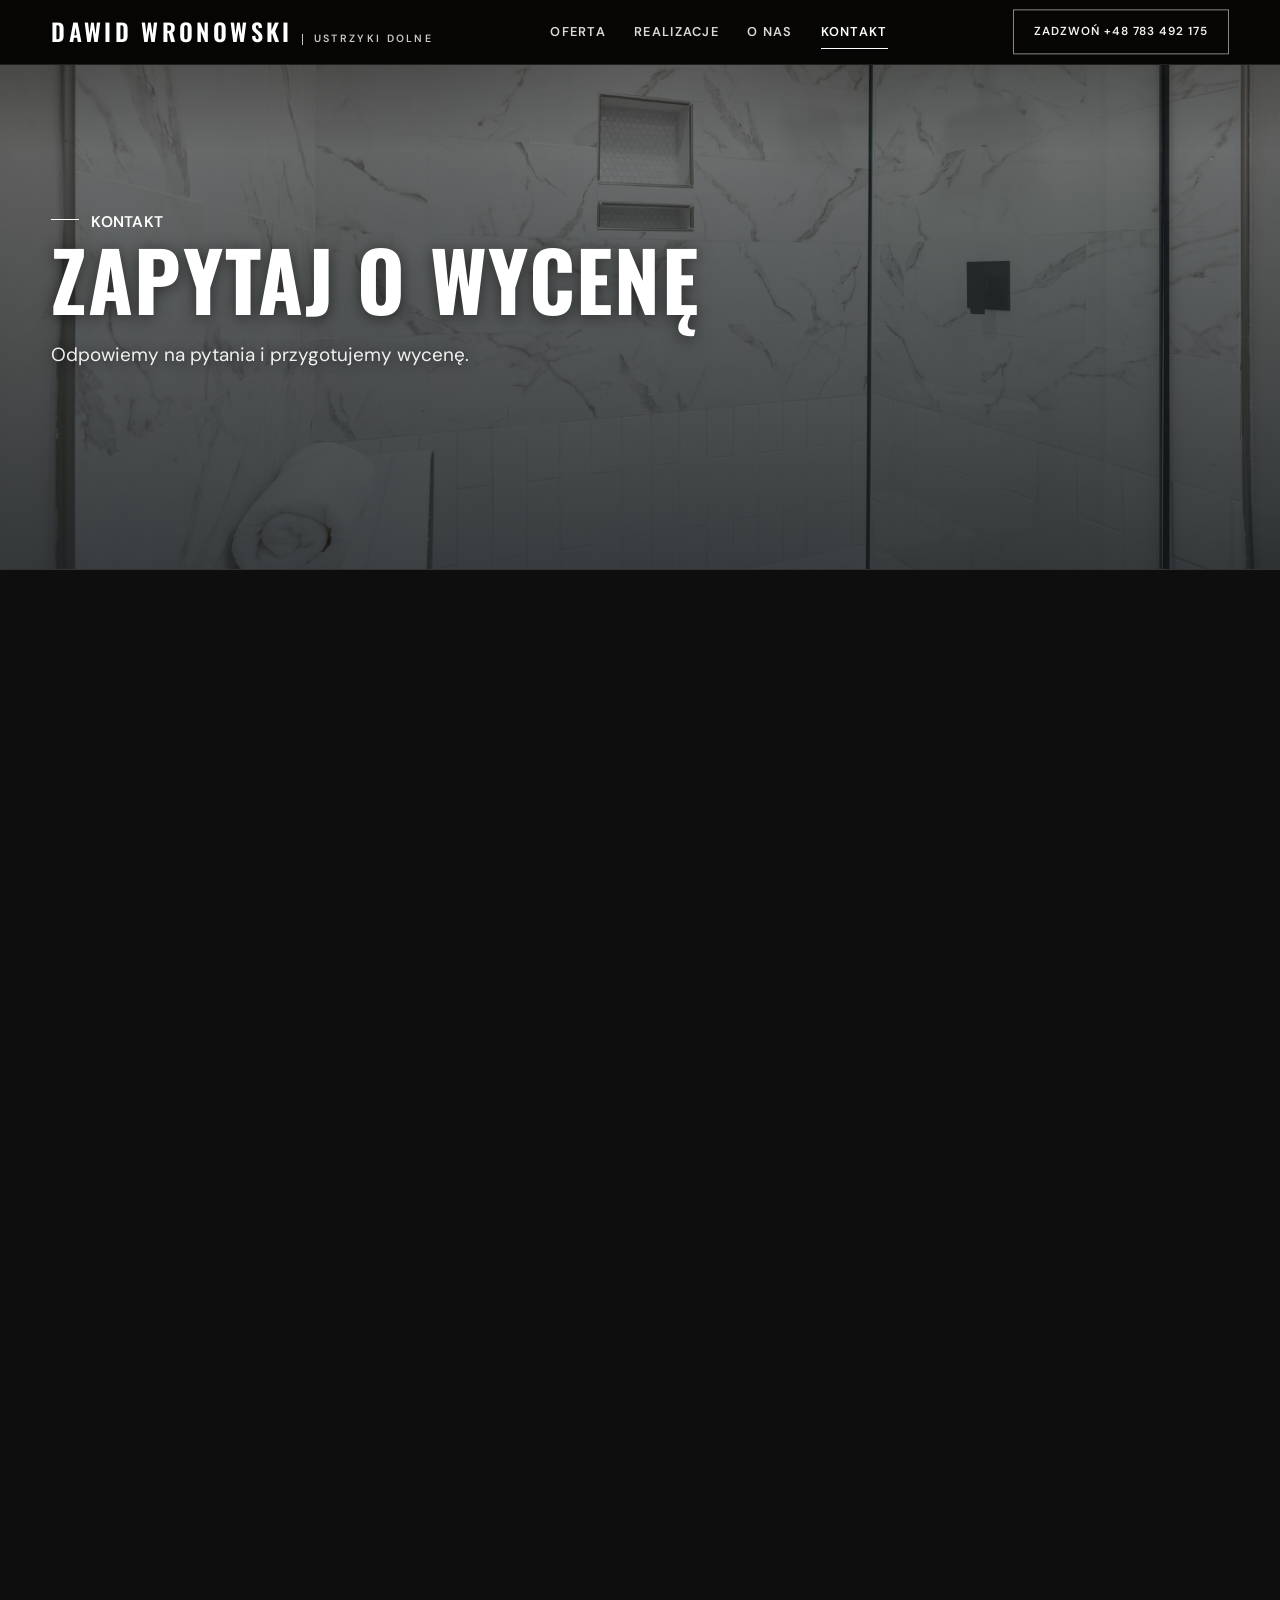
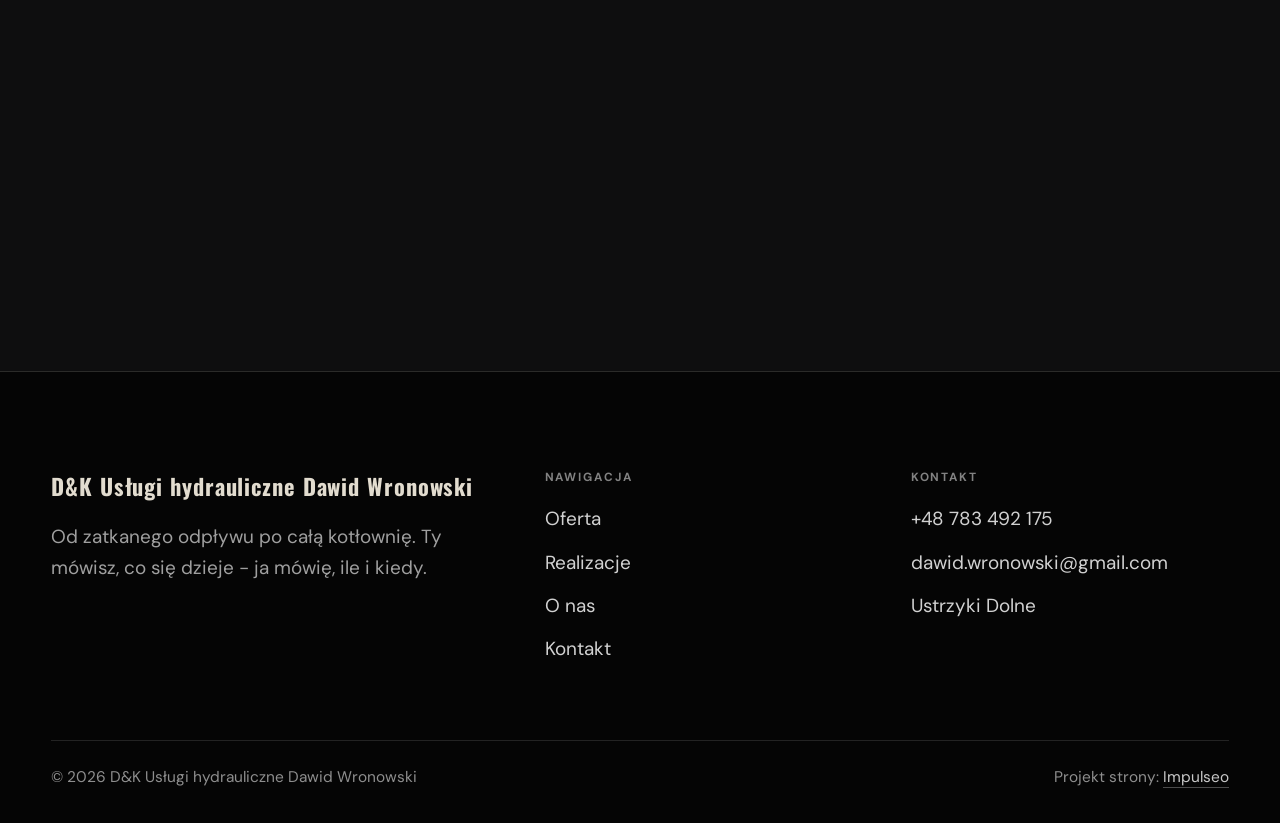
==== commit e86cb7bf: "[claude-edit][cmt:c69f4c89-a573-44bc-83d1-d357a764cb83] skórka czarny+beż jak klindworthroofing.com " ====
--- a/kontakt.html
+++ b/kontakt.html
@@ -19,7 +19,7 @@
 <meta name="twitter:card" content="summary_large_image">
 <link rel="preconnect" href="https://fonts.googleapis.com">
 <link rel="preconnect" href="https://fonts.gstatic.com" crossorigin>
-<link href="https://fonts.googleapis.com/css2?family=Space+Grotesk:wght@500;600;700&family=DM+Sans:opsz,wght@9..40,400;9..40,500;9..40,600&display=swap" rel="stylesheet">
+<link href="https://fonts.googleapis.com/css2?family=Oswald:wght@500;600;700&family=Space+Grotesk:wght@500;600;700&family=DM+Sans:opsz,wght@9..40,400;9..40,500;9..40,600&display=swap" rel="stylesheet">
 <link rel="stylesheet" href="assets/styles.css?v=ddd3e418">
 </head>
 <body>
--- a/assets/styles.css
+++ b/assets/styles.css
@@ -1856,3 +1856,47 @@
 .btn-accent{color:#fff}
 .nav .nav-links a.btn-accent{color:#fff}
 .btn-accent[data-accent-d],.cta-d .btn-accent{color:#fff}
+
+/* === SKÓRKA „CZARNY + BEŻ" (wzór: klindworthroofing.com, polecenie Szymona 10.11.2026) ===
+   Ciemne sekcje, ciepły beżowy akcent, wersalikowe nagłówki, jasna sekcja usług. Tokeny w OSTATNIM :root. */
+:root{
+  --paper:#0e0e0f; --paper-2:#161618; --paper-3:#1d1d20;
+  --ink:#f3eee5; --ink-soft:#e2dccf; --muted:#b4ab9b;
+  --line:rgba(243,238,229,.16);
+  --accent:#ac9376; --accent-d:#9a8265; --accent-soft:rgba(172,147,118,.14); --gold:#ac9376;
+  --accent-text:#cdb594; --dark:#050505;
+  --font-display:'Oswald','Space Grotesk',sans-serif;
+}
+body{background:var(--paper);color:var(--ink)}
+h1,h2,h3,.hf-title,.fu-name,.eyebrow,.hf-kicker{text-transform:uppercase;letter-spacing:.02em}
+h2{font-weight:600;font-size:clamp(2.4rem,1.6rem + 3.6vw,4.6rem);line-height:1.02}
+.btn-accent,.nav .nav-links a.btn-accent{background:var(--accent);color:#111;border-color:var(--accent);border-radius:0;text-transform:uppercase;letter-spacing:.08em;font-weight:600}
+.btn-accent:hover{background:#c4ad90}
+.btn-ghost,.btn-light{border-radius:0;text-transform:uppercase;letter-spacing:.08em;color:var(--ink);border-color:var(--ink)}
+.nav,.nav.is-stuck{background:#050505;border-bottom:1px solid var(--line)}
+.nav .brand .name{text-transform:uppercase;letter-spacing:.14em;color:#fff}
+.nav-links a{color:#e9e3d8}
+.hero-fach .hf-title{font-size:clamp(3rem,2rem + 6vw,7.4rem);line-height:.96;font-weight:700}
+.hero-fach .hf-inner{max-width:60rem}
+.fach-promise,.gateways-band,.proces,.obszar,.faq-klinika,section{background:var(--paper);color:var(--ink)}
+.fach-promise{background:#050505;border-block:1px solid var(--line)}
+.fp-row li{text-transform:uppercase;letter-spacing:.12em;color:var(--accent-text)}
+/* sekcja usług = jasny beż jak „Services" u wzoru */
+.fach-uslugi{background:#e9e1d3;color:#16130f}
+.fach-uslugi h2,.fach-uslugi .fu-name{color:#16130f}
+.fach-uslugi .head p,.fach-uslugi .fu-desc{color:#4a4338}
+.fach-uslugi .eyebrow{color:#6e5a3f}
+.fach-uslugi .fu-row{border-color:rgba(22,19,15,.2)}
+.fach-uslugi .fu-cta,.fach-uslugi .btn-ghost{color:#16130f;border-color:#16130f}
+.fach-uslugi .btn-ghost:hover{background:#16130f;color:#e9e1d3}
+.gateway .g-ttl{text-transform:uppercase;letter-spacing:.06em}
+img,.tile,.gateway,.obszar-mapa iframe{border-radius:0}
+.cta{background:#050505;text-align:center}
+.cta h2{font-size:clamp(2.6rem,1.8rem + 4.4vw,6rem)}
+.cta .btn-ghost-cta{font-family:var(--font-display);font-size:clamp(1.8rem,1.2rem + 3vw,3.6rem);border:0;letter-spacing:.04em;color:var(--accent-text);text-transform:none}
+footer{background:#050505;color:var(--ink-soft);border-top:1px solid var(--line)}
+footer a{color:var(--ink-soft)}
+details.faq-item{border-color:var(--line)}
+.stopklatka{display:none}
+.obszar-list li{background:transparent;color:var(--ink);border-color:var(--line)}
+.obszar-list li.is-home{background:var(--accent);color:#111;border-color:var(--accent)}
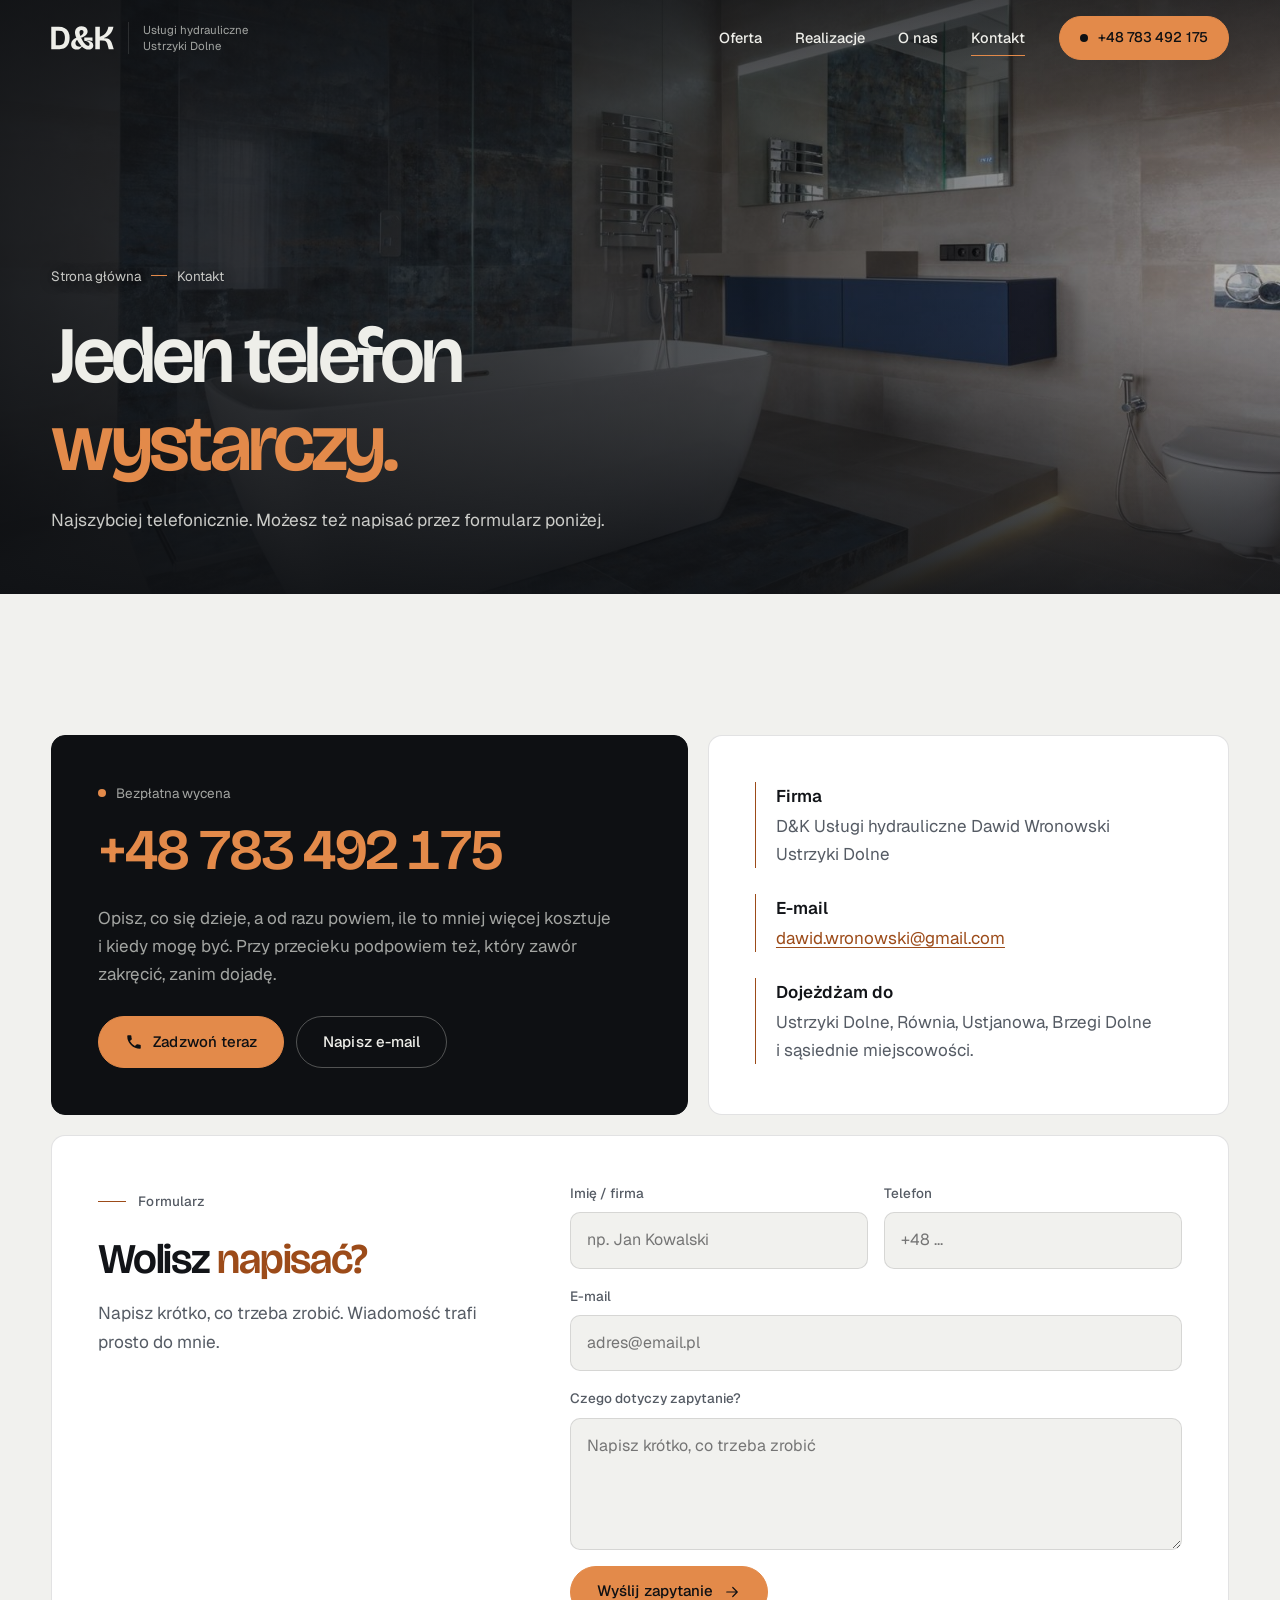
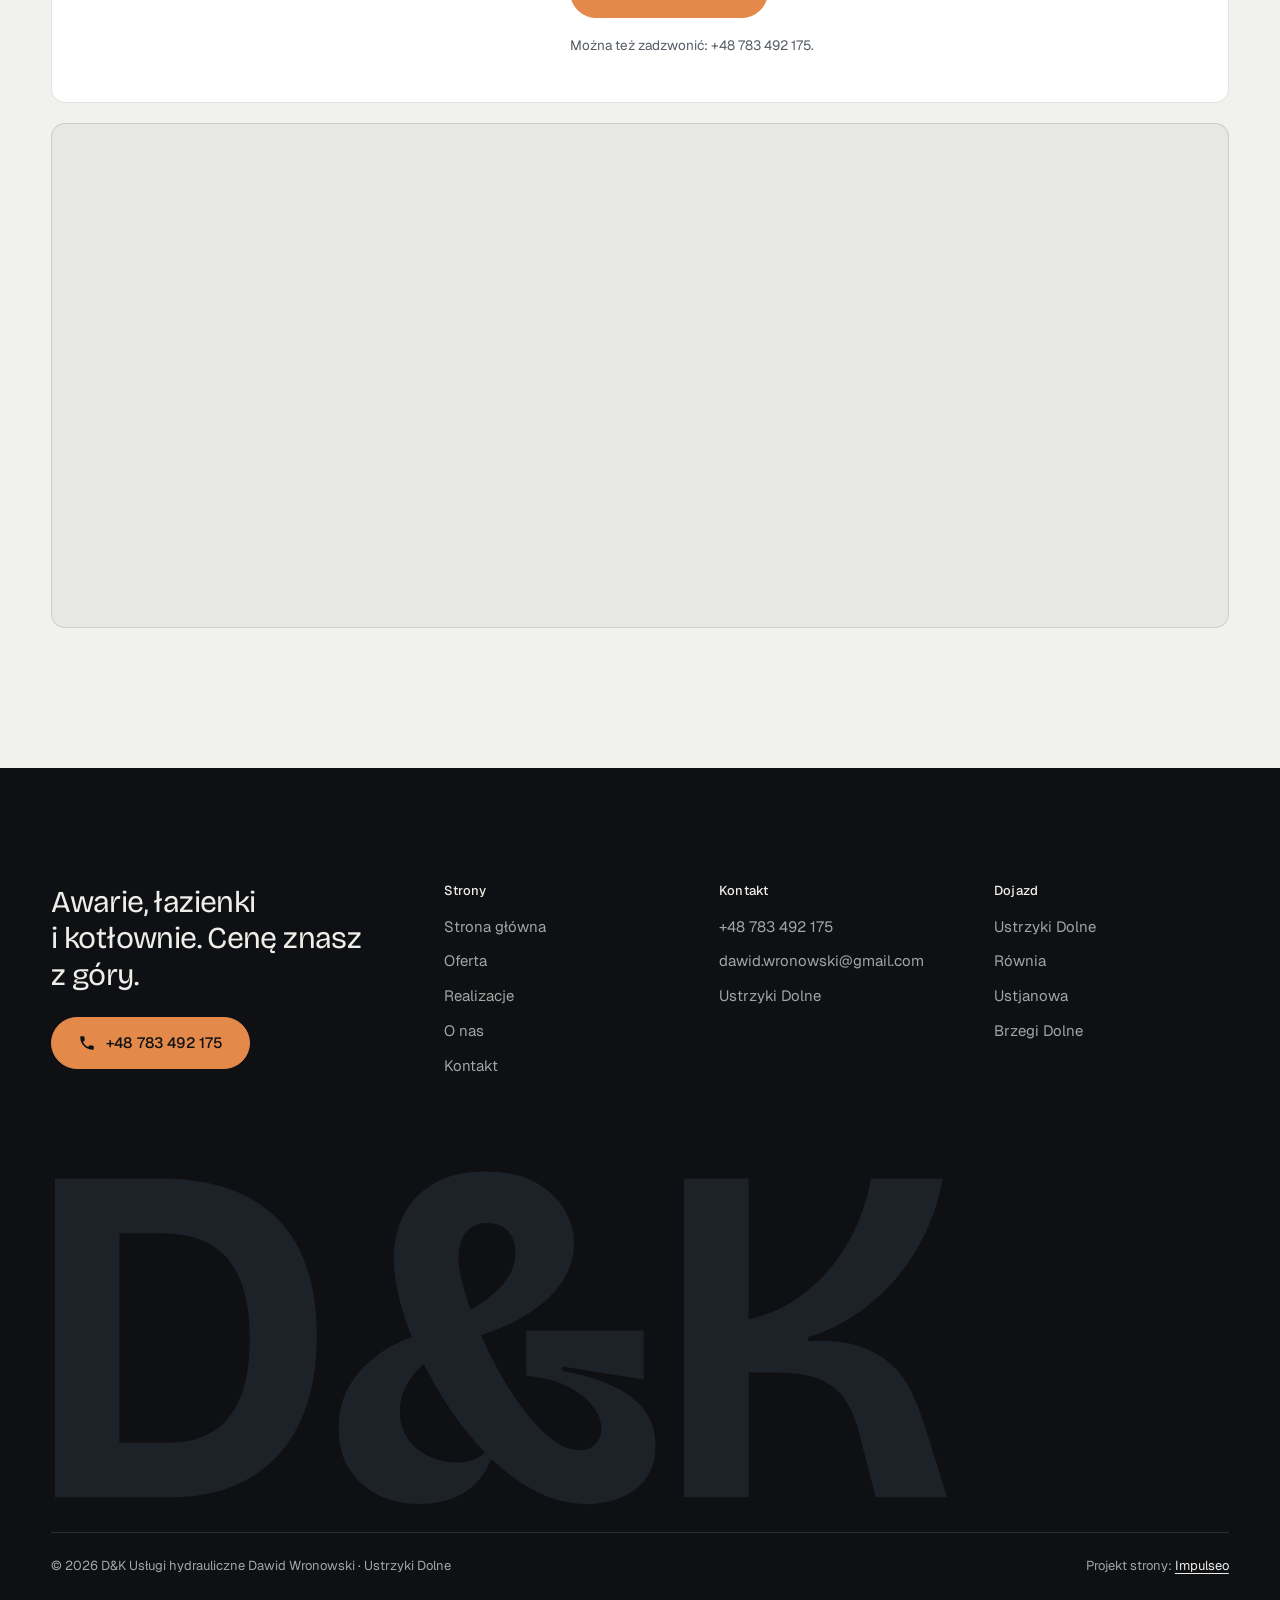
==== commit 05701d43: "[claude-edit][cmt:c4cc4f80-9460-4375-a597-e940028fdedd] demo w układzie dema ElMac: grafit + miedź, " ====
--- a/kontakt.html
+++ b/kontakt.html
@@ -4,112 +4,150 @@
 <meta charset="UTF-8">
 <meta name="viewport" content="width=device-width, initial-scale=1.0">
 <title>Kontakt - D&amp;K Usługi hydrauliczne Dawid Wronowski</title>
-<meta name="description" content="Kontakt D&amp;K Usługi hydrauliczne Dawid Wronowski - Ustrzyki Dolne">
+<meta name="description" content="Kontakt: D&amp;K Usługi hydrauliczne Dawid Wronowski, Ustrzyki Dolne. Telefon +48 783 492 175. Wycena jest bezpłatna.">
 <link rel="canonical" href="https://impulseo-pl.github.io/d-k-kompleksowe-uslugi-hydrauliczne-dawid-wronowski/kontakt.html">
 <meta name="robots" content="noindex, nofollow">
+<meta name="theme-color" content="#0E1013">
 <meta property="og:type" content="website">
 <meta property="og:locale" content="pl_PL">
 <meta property="og:site_name" content="D&amp;K Usługi hydrauliczne Dawid Wronowski">
 <meta property="og:title" content="Kontakt - D&amp;K Usługi hydrauliczne Dawid Wronowski">
-<meta property="og:description" content="Kontakt D&amp;K Usługi hydrauliczne Dawid Wronowski - Ustrzyki Dolne">
+<meta property="og:description" content="Kontakt: D&amp;K Usługi hydrauliczne Dawid Wronowski, Ustrzyki Dolne. Telefon +48 783 492 175. Wycena jest bezpłatna.">
 <meta property="og:url" content="https://impulseo-pl.github.io/d-k-kompleksowe-uslugi-hydrauliczne-dawid-wronowski/kontakt.html">
 <meta property="og:image" content="https://impulseo-pl.github.io/d-k-kompleksowe-uslugi-hydrauliczne-dawid-wronowski/img/og.jpg">
 <meta property="og:image:width" content="1200">
 <meta property="og:image:height" content="630">
 <meta name="twitter:card" content="summary_large_image">
+<script>(function(){var d=document.documentElement;d.classList.add('js');try{if(!window.matchMedia('(prefers-reduced-motion: reduce)').matches)d.classList.add('anim');}catch(e){}setTimeout(function(){if(!d.classList.contains('anim-ok'))d.classList.remove('anim');},3500);})();</script>
+
+<link rel="preload" as="image" href="img/g9.jpg" fetchpriority="high">
 <link rel="preconnect" href="https://fonts.googleapis.com">
 <link rel="preconnect" href="https://fonts.gstatic.com" crossorigin>
-<link href="https://fonts.googleapis.com/css2?family=Oswald:wght@500;600;700&family=Space+Grotesk:wght@500;600;700&family=DM+Sans:opsz,wght@9..40,400;9..40,500;9..40,600&display=swap" rel="stylesheet">
-<link rel="stylesheet" href="assets/styles.css?v=ddd3e418">
+<link href="https://fonts.googleapis.com/css2?family=Bricolage+Grotesque:opsz,wght@12..96,400..700&family=Geist:wght@400..600&display=swap" rel="stylesheet">
+<link rel="stylesheet" href="assets/styles.css?v=20261112">
+<meta name="nb-deploy" content="38b975bb85a4">
+<script src="assets/lenis.min.js?v=1.1.20" defer></script>
+<script src="assets/main.js?v=20261112" defer></script>
 </head>
 <body>
+<a class="skip" href="#tresc">Przejdź do treści</a>
+<header class="site-head">
+<div class="head-in">
+  <a class="brand" href="index.html" aria-label="D&amp;K Usługi hydrauliczne - strona główna">
+    <span class="znak"><svg class="wm" viewBox="37 -682 1864 705" role="img" aria-label="D&amp;K"><path pathLength="1" style="--i:0" d="M108.1 0V-113.1H285.3Q333.1 -113.1 369.9 -134.7Q406.7 -156.3 427.6 -203.4Q448.5 -250.5 448.5 -328Q448.5 -383.7 437.4 -424.9Q426.3 -466.1 403.8 -493.2Q381.3 -520.2 346.7 -533.5Q312.1 -546.9 264.5 -546.9H108.1V-660H259.4Q373.7 -660 446.3 -621Q518.8 -582 553.1 -509.5Q587.5 -437 587.5 -336.3Q587.5 -258.3 570.2 -201.3Q553 -144.3 522.7 -105.3Q492.3 -66.3 454.1 -43.3Q415.9 -20.3 373.3 -10.1Q330.6 0 288.9 0ZM44.8 0V-660H178.8V0Z"/><path pathLength="1" style="--i:1" d="M1145.7 14.2Q1092 14.2 1041.7 -11.9Q991.5 -37.9 946.8 -81.5Q902.1 -125.1 865.5 -179.5Q828.9 -233.8 802.1 -291.3Q775.3 -348.9 760.9 -401.9Q746.5 -455 746.5 -496.1Q746.5 -542.4 766.2 -582.8Q786 -623.3 828.3 -648.9Q870.6 -674.5 937.1 -674.5Q999.3 -674.5 1039.6 -652.5Q1079.9 -630.5 1100.2 -596.4Q1120.5 -562.3 1120.5 -525.1Q1120.5 -484.3 1096.5 -447.3Q1072.5 -410.3 1025.6 -380.2Q978.7 -350.2 909 -329.8L892.3 -381.1Q944 -408.3 971.5 -439.3Q999 -470.2 999 -506.4Q999 -532.8 984 -550.4Q968.9 -567.9 940.5 -567.9Q918.9 -567.9 905.4 -557.1Q891.9 -546.3 886.3 -530.1Q880.7 -513.9 880.7 -496.7Q880.7 -472.1 891.6 -433.3Q902.4 -394.5 921.4 -349.5Q940.3 -304.5 965.1 -259.9Q989.8 -215.4 1017.7 -178.8Q1045.7 -142.1 1074.9 -119.8Q1104.2 -97.5 1131.7 -97.5Q1153.5 -97.5 1165.2 -110.8Q1176.9 -124.1 1176.9 -142.7Q1176.9 -163.5 1161.1 -186.2Q1145.4 -209 1111.3 -227.6Q1077.3 -246.2 1021.3 -251.6V-345.2H1264.5V-244.1L1096.4 -270.9V-261.4Q1189.1 -244.7 1239 -207.8Q1288.9 -171 1288.9 -106.8Q1288.9 -71.2 1274.8 -47.6Q1260.7 -24 1238.7 -10.3Q1216.6 3.3 1191.7 8.8Q1166.9 14.2 1145.7 14.2ZM800 13.9Q752.3 13.9 714.3 -4.7Q676.3 -23.4 654.5 -58.6Q632.7 -93.7 632.7 -143.2Q632.7 -185 647.9 -217.2Q663.1 -249.4 687.7 -273Q712.3 -296.5 741.2 -312.2Q770.1 -327.8 797.8 -335.9L819.9 -284.5Q791.8 -264.7 775.6 -236.6Q759.4 -208.4 759.4 -178.2Q759.4 -145.9 775.5 -122Q791.6 -98.1 818.9 -85.2Q846.1 -72.3 879 -72.3Q901.3 -72.3 916.6 -79.8Q931.9 -87.3 944 -99.1L954.7 -76.9H946.7Q937.7 -50.8 918.2 -30.2Q898.6 -9.6 869 2.2Q839.5 13.9 800 13.9Z"/><path pathLength="1" style="--i:2" d="M1347.8 0V-660H1481.8V-368.1Q1537 -381.2 1580.6 -410.8Q1624.1 -440.5 1655.9 -480.6Q1687.6 -520.7 1707.5 -567.2Q1727.5 -613.6 1735.1 -660H1884.1Q1873.4 -603 1849.8 -551.4Q1826.3 -499.9 1790.4 -456.9Q1754.5 -414 1708.2 -381.8Q1661.9 -349.5 1605.1 -331.2V-323.5Q1666.9 -326.9 1708.3 -313.8Q1749.6 -300.8 1775.9 -276.5Q1802.3 -252.3 1818 -220.7Q1833.7 -189.1 1844.2 -155.2L1893.2 0H1745.2L1710.7 -133.1Q1699.8 -176.6 1680 -204.4Q1660.1 -232.3 1626.9 -245.5Q1593.7 -258.7 1539.9 -258.7H1481.8V0Z"/></svg></span>
+    <span class="brand-sub">Usługi hydrauliczne<br>Ustrzyki Dolne</span>
+  </a>
+  <nav class="nav-links" aria-label="Menu główne">
+    <a class="nl" href="oferta.html">Oferta</a><a class="nl" href="realizacje.html">Realizacje</a><a class="nl" href="o-nas.html">O&nbsp;nas</a><a class="nl" href="kontakt.html" aria-current="page">Kontakt</a>
+    <a class="btn btn-copper nav-cta" href="tel:+48783492175"><span class="live" aria-hidden="true"></span>+48 783 492 175</a>
+  </nav>
+  <button class="burger" type="button" aria-label="Otwórz menu" aria-expanded="false" aria-controls="mnav"><span></span><span></span></button>
+</div>
+</header>
+<div class="mnav" id="mnav">
+  <div class="mnav-in">
+    <a class="ml" href="index.html">Strona główna</a><a class="ml" href="oferta.html">Oferta</a><a class="ml" href="realizacje.html">Realizacje</a><a class="ml" href="o-nas.html">O&nbsp;nas</a><a class="ml" href="kontakt.html" aria-current="page">Kontakt</a>
+    <div class="mnav-foot">
+      <span>Bezpłatna wycena. Cenę znasz z&nbsp;góry.</span>
+      <a class="btn btn-copper" href="tel:+48783492175"><svg class="ico" width="16" height="16" viewBox="0 0 24 24" fill="none" aria-hidden="true"><path d="M6.6 10.8a15.5 15.5 0 0 0 6.6 6.6l2.2-2.2a1 1 0 0 1 1-.24 11.4 11.4 0 0 0 3.6.58 1 1 0 0 1 1 1V20a1 1 0 0 1-1 1A17 17 0 0 1 3 4a1 1 0 0 1 1-1h3.5a1 1 0 0 1 1 1c0 1.25.2 2.46.58 3.6a1 1 0 0 1-.25 1l-2.23 2.2Z" fill="currentColor"/></svg>+48 783 492 175</a>
+    </div>
+  </div>
+</div>
+<main id="tresc">
 
-<header class="nav">
-  <div class="wrap nav-inner">
-    <a class="brand" href="index.html"><span class="name">Dawid Wronowski</span><span class="sub">Ustrzyki Dolne</span></a>
-    <nav class="nav-links">
-      <a href="oferta.html">Oferta</a>
-      <a href="realizacje.html">Realizacje</a>
-      <a href="o-nas.html">O nas</a>
-      <a href="kontakt.html" class="active" aria-current="page">Kontakt</a>
-      <a href="tel:+48783492175" class="btn btn-accent">Zadzwoń +48 783 492 175</a>
-    </nav>
-    <button class="nav-toggle" aria-label="Menu"><span></span><span></span><span></span></button>
-  </div>
-</header>
-
-<main>
 <section class="pagehead">
-  <img src="img/g5.jpg" alt="D&amp;K Usługi hydrauliczne Dawid Wronowski - Zapytaj o wycenę" width="1880" height="1254" decoding="async">
-  <div class="wrap">
-    <span class="eyebrow">Kontakt</span>
-    <h1>Zapytaj o wycenę</h1>
-    <p>Odpowiemy na pytania i przygotujemy wycenę.</p>
+  <div class="pagehead-media"><img src="img/g9.jpg" alt="Łazienka z wanną wolnostojącą na tle niebieskich płytek" width="1600" height="1068" decoding="async" fetchpriority="high" style="object-position:50% 72%"></div>
+  <div class="ph-in">
+    <p class="crumb up" style="--d:0"><a href="index.html">Strona główna</a><span class="sl" aria-hidden="true"></span>Kontakt</p>
+    <h1><span class="ln"><span class="ln-i" style="--k:0">Jeden telefon</span></span><span class="ln"><span class="ln-i" style="--k:1"><em>wystarczy.</em></span></span></h1>
+    <p class="ph-lead up" style="--d:300">Najszybciej telefonicznie. Możesz też napisać przez formularz poniżej.</p>
   </div>
 </section>
-<section>
-  <div class="wrap contact-grid">
-    <div class="reveal">
-      <span class="eyebrow">Dane kontaktowe</span>
-      <h2 style="margin:var(--space-4) 0 var(--space-6)">D&K Usługi hydrauliczne Dawid Wronowski</h2>
-      <div class="info-list">
-        <div class="info-row"><div class="ic"><svg class="ico-tel" width="16" height="16" viewBox="0 0 24 24" fill="none" aria-hidden="true"><path d="M6.6 10.8a15.5 15.5 0 0 0 6.6 6.6l2.2-2.2a1 1 0 0 1 1-.24 11.4 11.4 0 0 0 3.6.58 1 1 0 0 1 1 1V20a1 1 0 0 1-1 1A17 17 0 0 1 3 4a1 1 0 0 1 1-1h3.5a1 1 0 0 1 1 1c0 1.25.2 2.46.58 3.6a1 1 0 0 1-.25 1l-2.23 2.2Z" fill="currentColor"/></svg></div><div><div class="lbl">Telefon</div><a class="val" href="tel:+48783492175">+48 783 492 175</a></div></div>
-        <div class="info-row"><div class="ic"><svg class="ico-mail" width="16" height="16" viewBox="0 0 24 24" fill="none" aria-hidden="true"><rect x="3.2" y="5.5" width="17.6" height="13" rx="1.6" stroke="currentColor" stroke-width="1.6"/><path d="M4 7l8 6 8-6" stroke="currentColor" stroke-width="1.6" stroke-linecap="round" stroke-linejoin="round"/></svg></div><div><div class="lbl">E-mail</div><a class="val" href="mailto:dawid.wronowski@gmail.com">dawid.wronowski@gmail.com</a></div></div>
-        <div class="info-row"><div class="ic"><svg class="ico-pin" width="16" height="16" viewBox="0 0 24 24" fill="none" aria-hidden="true"><path d="M12 21s7-6.1 7-11.5A7 7 0 0 0 5 9.5C5 14.9 12 21 12 21Z" stroke="currentColor" stroke-width="1.6" fill="none"/><circle cx="12" cy="9.5" r="2.4" fill="currentColor"/></svg></div><div><div class="lbl">Adres</div><div class="val">Ustrzyki Dolne</div></div></div>
+
+<section class="sec">
+  <div class="wrap">
+    <div class="k-grid">
+      <div class="k-card dark rv">
+        <span class="lbl"><span class="live" aria-hidden="true"></span>Bezpłatna wycena</span>
+        <a class="k-phone" href="tel:+48783492175">+48 783 492 175</a>
+        <p>Opisz, co się dzieje, a&nbsp;od razu powiem, ile to mniej więcej kosztuje i&nbsp;kiedy mogę być. Przy przecieku podpowiem też, który zawór zakręcić, zanim dojadę.</p>
+        <div class="cta-row" style="margin-top:28px">
+          <a class="btn btn-copper" href="tel:+48783492175"><svg class="ico" width="16" height="16" viewBox="0 0 24 24" fill="none" aria-hidden="true"><path d="M6.6 10.8a15.5 15.5 0 0 0 6.6 6.6l2.2-2.2a1 1 0 0 1 1-.24 11.4 11.4 0 0 0 3.6.58 1 1 0 0 1 1 1V20a1 1 0 0 1-1 1A17 17 0 0 1 3 4a1 1 0 0 1 1-1h3.5a1 1 0 0 1 1 1c0 1.25.2 2.46.58 3.6a1 1 0 0 1-.25 1l-2.23 2.2Z" fill="currentColor"/></svg>Zadzwoń teraz</a>
+          <a class="btn btn-ghost" href="mailto:dawid.wronowski@gmail.com">Napisz e-mail</a>
+        </div>
+      </div>
+      <div class="k-card rv" style="--d:120">
+        <ul class="k-list">
+          <li><b>Firma</b><span>D&amp;K Usługi hydrauliczne Dawid Wronowski<br>Ustrzyki Dolne</span></li>
+          <li><b>E-mail</b><a class="u" href="mailto:dawid.wronowski@gmail.com">dawid.wronowski@gmail.com</a></li>
+          <li><b>Dojeżdżam do</b><span>Ustrzyki Dolne, Równia, Ustjanowa, Brzegi Dolne i&nbsp;sąsiednie miejscowości.</span></li>
+        </ul>
       </div>
     </div>
-    <div class="reveal">
+    <div class="k-card k-form rv">
+      <div>
+        <p class="eyebrow">Formularz</p>
+        <h2>Wolisz <em>napisać?</em></h2>
+        <p class="lead">Napisz krótko, co trzeba zrobić. Wiadomość trafi prosto do mnie.</p>
+      </div>
       <form class="form" action="https://formsubmit.co/dawid.wronowski@gmail.com" method="POST">
-        <input type="hidden" name="_subject" value="Zapytanie ze strony D&K Usługi hydrauliczne Dawid Wronowski">
+        <input type="hidden" name="_subject" value="Zapytanie ze strony D&amp;K Usługi hydrauliczne Dawid Wronowski">
         <input type="hidden" name="_captcha" value="false">
         <input type="hidden" name="_template" value="table">
-        <div class="fld"><label for="name">Imię / firma</label><input id="name" name="name" type="text" placeholder="np. Jan Kowalski" required></div>
-        <div class="fld"><label for="email">E-mail</label><input id="email" name="email" type="email" placeholder="adres@email.pl" required></div>
-        <div class="fld"><label for="phone">Telefon</label><input id="phone" name="phone" type="tel" placeholder="+48 ..."></div>
-        <div class="fld"><label for="msg">Czego dotyczy zapytanie?</label><textarea id="msg" name="message" placeholder="Napisz krótko, w czym możemy pomóc" required></textarea></div>
-        <button type="submit" class="btn btn-accent" style="width:100%;justify-content:center">Wyślij zapytanie <span class="arr">→</span></button>
-        <p class="note">Wiadomość trafi bezpośrednio do nas. Można też zadzwonić: +48 783 492 175.</p>
+        <div class="fld"><label for="name">Imię / firma</label><input id="name" name="name" type="text" placeholder="np. Jan Kowalski" autocomplete="name" required></div>
+        <div class="fld"><label for="phone">Telefon</label><input id="phone" name="phone" type="tel" placeholder="+48 ..." autocomplete="tel"></div>
+        <div class="fld full"><label for="email">E-mail</label><input id="email" name="email" type="email" placeholder="adres@email.pl" autocomplete="email" required></div>
+        <div class="fld full"><label for="msg">Czego dotyczy zapytanie?</label><textarea id="msg" name="message" placeholder="Napisz krótko, co trzeba zrobić" required></textarea></div>
+        <button type="submit" class="btn btn-copper">Wyślij zapytanie<svg class="ico arr" width="18" height="18" viewBox="0 0 24 24" fill="none" stroke="currentColor" stroke-width="1.6" stroke-linecap="round" stroke-linejoin="round" aria-hidden="true"><path d="M5 12h14M13 6l6 6-6 6"/></svg></button>
+        <p class="note">Można też zadzwonić: +48 783 492 175.</p>
       </form>
+    </div>
+    <div class="map map-lg rv">
+      <iframe title="Mapa - Ustrzyki Dolne i okolice" src="https://maps.google.com/maps?q=Ustrzyki%20Dolne&z=11&output=embed" loading="lazy" referrerpolicy="no-referrer-when-downgrade"></iframe>
     </div>
   </div>
 </section>
-<section style="padding-top:0">
-  <div class="wrap reveal">
-    <iframe class="map" title="D&amp;K Usługi hydrauliczne Dawid Wronowski - Ustrzyki Dolne" src="https://maps.google.com/maps?q=D%26K%20Kompleksowe%20us%C5%82ugi%20hydrauliczne%20Dawid%20Wronowski%20Ustrzyki%20Dolne&z=15&output=embed" loading="lazy" referrerpolicy="no-referrer-when-downgrade"></iframe>
-  </div>
-</section>
 </main>
-
-<footer>
+<footer class="site-foot">
   <div class="wrap">
-    <div class="foot-grid">
-      <div class="foot-brand">
-        <div class="name">D&K Usługi hydrauliczne Dawid Wronowski</div>
-        <p>Od zatkanego odpływu po całą kotłownię. Ty mówisz, co się dzieje - ja mówię, ile i kiedy.</p>
+    <div class="foot-top">
+      <div>
+        <p class="foot-claim">Awarie, łazienki i&nbsp;kotłownie. Cenę znasz z&nbsp;góry.</p>
+        <a class="btn btn-copper" href="tel:+48783492175"><svg class="ico" width="16" height="16" viewBox="0 0 24 24" fill="none" aria-hidden="true"><path d="M6.6 10.8a15.5 15.5 0 0 0 6.6 6.6l2.2-2.2a1 1 0 0 1 1-.24 11.4 11.4 0 0 0 3.6.58 1 1 0 0 1 1 1V20a1 1 0 0 1-1 1A17 17 0 0 1 3 4a1 1 0 0 1 1-1h3.5a1 1 0 0 1 1 1c0 1.25.2 2.46.58 3.6a1 1 0 0 1-.25 1l-2.23 2.2Z" fill="currentColor"/></svg>+48 783 492 175</a>
       </div>
-      <div class="foot-col">
-        <h4>Nawigacja</h4>
-        <a href="oferta.html">Oferta</a>
-        <a href="realizacje.html">Realizacje</a>
-        <a href="o-nas.html">O nas</a>
-        <a href="kontakt.html">Kontakt</a>
+      <div>
+        <h4>Strony</h4>
+        <ul><li><a href="index.html">Strona główna</a></li><li><a href="oferta.html">Oferta</a></li><li><a href="realizacje.html">Realizacje</a></li><li><a href="o-nas.html">O&nbsp;nas</a></li><li><a href="kontakt.html">Kontakt</a></li></ul>
       </div>
-      <div class="foot-col">
+      <div>
         <h4>Kontakt</h4>
-        <a href="tel:+48783492175">+48 783 492 175</a>
-        <a href="mailto:dawid.wronowski@gmail.com">dawid.wronowski@gmail.com</a>
-        <p>Ustrzyki Dolne</p>
+        <ul>
+          <li><a href="tel:+48783492175">+48 783 492 175</a></li>
+          <li><a href="mailto:dawid.wronowski@gmail.com">dawid.wronowski@gmail.com</a></li>
+          <li>Ustrzyki Dolne</li>
+        </ul>
+      </div>
+      <div>
+        <h4>Dojazd</h4>
+        <ul>
+          <li>Ustrzyki Dolne</li>
+          <li>Równia</li>
+          <li>Ustjanowa</li>
+          <li>Brzegi Dolne</li>
+        </ul>
       </div>
     </div>
-    <div class="foot-bot">
-      <span>© 2026 D&K Usługi hydrauliczne Dawid Wronowski</span>
+    <div class="foot-mark" aria-hidden="true"><svg class="wm-foot" viewBox="37 -682 1864 705" aria-hidden="true" focusable="false"><path style="--i:0" d="M108.1 0V-113.1H285.3Q333.1 -113.1 369.9 -134.7Q406.7 -156.3 427.6 -203.4Q448.5 -250.5 448.5 -328Q448.5 -383.7 437.4 -424.9Q426.3 -466.1 403.8 -493.2Q381.3 -520.2 346.7 -533.5Q312.1 -546.9 264.5 -546.9H108.1V-660H259.4Q373.7 -660 446.3 -621Q518.8 -582 553.1 -509.5Q587.5 -437 587.5 -336.3Q587.5 -258.3 570.2 -201.3Q553 -144.3 522.7 -105.3Q492.3 -66.3 454.1 -43.3Q415.9 -20.3 373.3 -10.1Q330.6 0 288.9 0ZM44.8 0V-660H178.8V0Z"/><path style="--i:1" d="M1145.7 14.2Q1092 14.2 1041.7 -11.9Q991.5 -37.9 946.8 -81.5Q902.1 -125.1 865.5 -179.5Q828.9 -233.8 802.1 -291.3Q775.3 -348.9 760.9 -401.9Q746.5 -455 746.5 -496.1Q746.5 -542.4 766.2 -582.8Q786 -623.3 828.3 -648.9Q870.6 -674.5 937.1 -674.5Q999.3 -674.5 1039.6 -652.5Q1079.9 -630.5 1100.2 -596.4Q1120.5 -562.3 1120.5 -525.1Q1120.5 -484.3 1096.5 -447.3Q1072.5 -410.3 1025.6 -380.2Q978.7 -350.2 909 -329.8L892.3 -381.1Q944 -408.3 971.5 -439.3Q999 -470.2 999 -506.4Q999 -532.8 984 -550.4Q968.9 -567.9 940.5 -567.9Q918.9 -567.9 905.4 -557.1Q891.9 -546.3 886.3 -530.1Q880.7 -513.9 880.7 -496.7Q880.7 -472.1 891.6 -433.3Q902.4 -394.5 921.4 -349.5Q940.3 -304.5 965.1 -259.9Q989.8 -215.4 1017.7 -178.8Q1045.7 -142.1 1074.9 -119.8Q1104.2 -97.5 1131.7 -97.5Q1153.5 -97.5 1165.2 -110.8Q1176.9 -124.1 1176.9 -142.7Q1176.9 -163.5 1161.1 -186.2Q1145.4 -209 1111.3 -227.6Q1077.3 -246.2 1021.3 -251.6V-345.2H1264.5V-244.1L1096.4 -270.9V-261.4Q1189.1 -244.7 1239 -207.8Q1288.9 -171 1288.9 -106.8Q1288.9 -71.2 1274.8 -47.6Q1260.7 -24 1238.7 -10.3Q1216.6 3.3 1191.7 8.8Q1166.9 14.2 1145.7 14.2ZM800 13.9Q752.3 13.9 714.3 -4.7Q676.3 -23.4 654.5 -58.6Q632.7 -93.7 632.7 -143.2Q632.7 -185 647.9 -217.2Q663.1 -249.4 687.7 -273Q712.3 -296.5 741.2 -312.2Q770.1 -327.8 797.8 -335.9L819.9 -284.5Q791.8 -264.7 775.6 -236.6Q759.4 -208.4 759.4 -178.2Q759.4 -145.9 775.5 -122Q791.6 -98.1 818.9 -85.2Q846.1 -72.3 879 -72.3Q901.3 -72.3 916.6 -79.8Q931.9 -87.3 944 -99.1L954.7 -76.9H946.7Q937.7 -50.8 918.2 -30.2Q898.6 -9.6 869 2.2Q839.5 13.9 800 13.9Z"/><path style="--i:2" d="M1347.8 0V-660H1481.8V-368.1Q1537 -381.2 1580.6 -410.8Q1624.1 -440.5 1655.9 -480.6Q1687.6 -520.7 1707.5 -567.2Q1727.5 -613.6 1735.1 -660H1884.1Q1873.4 -603 1849.8 -551.4Q1826.3 -499.9 1790.4 -456.9Q1754.5 -414 1708.2 -381.8Q1661.9 -349.5 1605.1 -331.2V-323.5Q1666.9 -326.9 1708.3 -313.8Q1749.6 -300.8 1775.9 -276.5Q1802.3 -252.3 1818 -220.7Q1833.7 -189.1 1844.2 -155.2L1893.2 0H1745.2L1710.7 -133.1Q1699.8 -176.6 1680 -204.4Q1660.1 -232.3 1626.9 -245.5Q1593.7 -258.7 1539.9 -258.7H1481.8V0Z"/></svg></div>
+    <div class="foot-bottom">
+      <span>© 2026 D&amp;K Usługi hydrauliczne Dawid Wronowski · Ustrzyki Dolne</span>
       <span>Projekt strony: <a class="foot-credit" href="https://impulseo.pl" target="_blank" rel="noopener">Impulseo</a></span>
     </div>
   </div>
 </footer>
-<div class="sticky-call"><a class="sc-call" href="tel:+48783492175"><svg class="ico-tel" width="16" height="16" viewBox="0 0 24 24" fill="none" aria-hidden="true"><path d="M6.6 10.8a15.5 15.5 0 0 0 6.6 6.6l2.2-2.2a1 1 0 0 1 1-.24 11.4 11.4 0 0 0 3.6.58 1 1 0 0 1 1 1V20a1 1 0 0 1-1 1A17 17 0 0 1 3 4a1 1 0 0 1 1-1h3.5a1 1 0 0 1 1 1c0 1.25.2 2.46.58 3.6a1 1 0 0 1-.25 1l-2.23 2.2Z" fill="currentColor"/></svg> Zadzwoń</a><a class="sc-quote" href="kontakt.html">Zadzwoń po wycenę</a></div>
+<div class="sticky-call">
+  <a class="btn btn-copper" href="tel:+48783492175"><svg class="ico" width="16" height="16" viewBox="0 0 24 24" fill="none" aria-hidden="true"><path d="M6.6 10.8a15.5 15.5 0 0 0 6.6 6.6l2.2-2.2a1 1 0 0 1 1-.24 11.4 11.4 0 0 0 3.6.58 1 1 0 0 1 1 1V20a1 1 0 0 1-1 1A17 17 0 0 1 3 4a1 1 0 0 1 1-1h3.5a1 1 0 0 1 1 1c0 1.25.2 2.46.58 3.6a1 1 0 0 1-.25 1l-2.23 2.2Z" fill="currentColor"/></svg>Zadzwoń</a>
+  <a class="btn btn-ghost" href="kontakt.html">Kontakt</a>
+</div>
 <div class="demo-wazne" data-do="2026-11-16" data-cykl="3" hidden><svg class="dw-ico" width="13" height="13" viewBox="0 0 24 24" fill="none" aria-hidden="true"><circle cx="12" cy="12" r="8.6" stroke="currentColor" stroke-width="1.8"/><path d="M12 7.2V12l3.3 2" stroke="currentColor" stroke-width="1.8" stroke-linecap="round"/></svg><span class="dw-txt"></span></div>
-
-<script src="assets/main.js"></script>
 </body>
 </html>
--- a/assets/styles.css
+++ b/assets/styles.css
@@ -1,584 +1,390 @@
-/* ============================================================
-   STOLBASZ — premium, architektoniczny B2B fit-out
-   Jasna paleta, zero brązu. System wg premium-web-craft.
-   Projekt strony: Impulseo (impulseo.pl)
-   ============================================================ */
-
+/* D&K Usługi hydrauliczne Dawid Wronowski. Projekt strony: Impulseo, 11.2026.
+   Paleta: grafit + miedź (kolor rury). Krój: Bricolage Grotesque + Geist. */
 :root{
-  /* PALETA — jasna, architektoniczna, chłodna */
-  --paper:#F4F6F8;          /* główne tło */
-  --paper-2:#E7EBEF;        /* sekcje alternatywne (chłodny jasny szary) */
-  --paper-3:#E7EBEF;        /* delikatne wypełnienia */
-  --ink:#15212E;            /* tekst główny — chłodny grafit */
-  --ink-soft:#243443;       /* nagłówki drugorzędne */
-  --muted:#6B7785;          /* tekst poboczny */
-  --line:rgba(21,33,46,.12);/* hairline */
-  --accent:#E8A317;         /* stonowany petrol-slate — jedyny akcent */
-  --accent-d:#C9870C;
-  --accent-soft:rgba(232,163,23,.10);
-  --dark:#15212E;           /* sekcje ciemne (stopka/CTA) */
-
-  /* HOVER ZDJĘĆ — JEDEN standard dla całego silnika (decyzja K. 04.08.2026, artefakt z wariantami).
-     AKTUALNE (K.+Szymon 09.08.2026, wybór z artefaktu 6 wariantów): zoom 1.05 przy 1.4s -
-     przy tak długim czasie mocniejszy kadr NIE skacze, tylko „oddycha". Poprzedni standard
-     (1.02 / .55s z 04.08) odbierany jako dynamiczny i szybki.
-     Spoczynek lekko przygaszony, ale TYLKO tam, gdzie jest mysz (@media hover:hover) —
-     na telefonie zdjęcia zostają w pełnej jasności. */
-  --img-zoom:1.05;                   /* K.+Szymon 09.08: wariant F z artefaktu porównawczego */
-  --img-rest:brightness(.95) saturate(.99);
-  --img-hot:brightness(1.06) saturate(1.05);
-  --img-dur:1.4s;                    /* K.+Szymon 09.08 (wariant F): powoli = elegancko */
-  --img-ease:cubic-bezier(.16,.84,.44,1);  /* miękki ogon, efekt „oddychania" */
-
-  /* ODSTĘPY — skala 4/8 */
-  --space-1:4px; --space-2:8px; --space-3:12px; --space-4:16px; --space-5:24px;
-  --space-6:32px; --space-7:48px; --space-8:64px; --space-9:96px; --space-10:128px;
-
-  /* TYPOGRAFIA — fluid clamp() (skala podbita 16.07.2026: większe, czytelniejsze litery — uwaga Adama) */
-  --text-sm:clamp(.9rem,.87rem + .12vw,1rem);
-  --text-base:clamp(1.08rem,1.04rem + .18vw,1.2rem);
-  --text-lg:clamp(1.24rem,1.15rem + .34vw,1.44rem);
-  --text-h3:clamp(1.34rem,1.22rem + .55vw,1.66rem);
-  --text-h2:clamp(2.1rem,1.66rem + 2.1vw,3.1rem);
-  --text-h1:clamp(2.9rem,2.1rem + 4vw,5.1rem);
-
-  /* PROMIENIE — architektoniczne, raczej ostre */
-  --r-sm:3px; --r-md:6px; --r-lg:10px;
-
-  /* RUCH */
-  --ease:cubic-bezier(.25,.46,.45,.94); --dur:.24s;
-
-  /* CIENIE — miękkie, warstwowe */
-  --sh-sm:0 1px 2px rgba(16,24,32,.04), 0 2px 8px rgba(16,24,32,.05);
-  --sh-md:0 2px 6px rgba(16,24,32,.05), 0 12px 28px -8px rgba(16,24,32,.12);
-  --sh-lg:0 6px 14px rgba(16,24,32,.07), 0 26px 56px -18px rgba(16,24,32,.22);
-
-  --hairline:1px solid var(--line);
-
-  --font-display:'Space Grotesk','Inter',sans-serif;
-  --font-body:'DM Sans','Inter',sans-serif;
-}
-
-*{box-sizing:border-box;margin:0;padding:0}
-html{scroll-behavior:smooth}
-body{
-  font-family:var(--font-body);
-  font-size:var(--text-base);
-  line-height:1.65;
-  color:var(--ink);
-  background:var(--paper);
-  -webkit-font-smoothing:antialiased;
-  text-rendering:optimizeLegibility;
-}
-img{max-width:100%;height:auto;display:block}  /* height:auto = width/height z atrybutów trzyma proporcje (TOP#12) */
+  --ink:#0E1013;--ink-2:#15181D;--ink-3:#1D2128;--ink-line:rgba(238,238,233,.13);
+  --paper:#F1F1EE;--paper-2:#E7E8E4;--line:rgba(18,20,24,.12);
+  --text:#121418;--muted:#555B64;
+  --on-dark:#EEEEE9;--on-dark-2:#A3A5A2;
+  --accent:#E38A4A;--accent-d:#9C4B19;--accent-soft:rgba(227,138,74,.14);
+  --paper-3:#FFFFFF;
+  --f-display:"Bricolage Grotesque","Geist",system-ui,sans-serif;
+  --f-body:"Geist",system-ui,-apple-system,"Segoe UI",sans-serif;
+  --expo:cubic-bezier(.16,1,.3,1);--ease:cubic-bezier(.16,.84,.44,1);--in:cubic-bezier(.7,0,.84,0);
+  --wrap:min(1320px, 100% - clamp(40px, 8vw, 128px));
+  --nav-h:76px;
+  --img-zoom:1.05;--img-dur:1.4s;--img-rest:brightness(1);--img-hot:brightness(1.08);
+}
+*,*::before,*::after{box-sizing:border-box}
+html{-webkit-text-size-adjust:100%;background:var(--ink)}
+html.lenis,html.lenis body{height:auto}
+.lenis.lenis-smooth [data-lenis-prevent]{overscroll-behavior:contain}
+.lenis.lenis-stopped{overflow:clip}
+.lenis.lenis-smooth iframe{pointer-events:none}
+body{margin:0;font-family:var(--f-body);font-size:17px;line-height:1.65;color:var(--text);background:var(--paper);-webkit-font-smoothing:antialiased;-moz-osx-font-smoothing:grayscale;overflow-x:clip}
+img{display:block;max-width:100%;height:auto}
 a{color:inherit;text-decoration:none}
-
-.wrap{width:min(92%,1180px);margin-inline:auto}
-section{padding-block:clamp(52px,6.5vw,96px)}
-
-h1,h2,h3{font-family:var(--font-display);font-weight:700;line-height:1.08;letter-spacing:-.02em;color:var(--ink)}
-h1{font-size:var(--text-h1);letter-spacing:-.035em}
-h2{font-size:var(--text-h2);letter-spacing:-.025em}
-h3{font-size:var(--text-h3)}
-/* MIARA — długość wiersza. WCAG 2.2 SC 1.4.8: max 80 znaków; Butterick: 45–90.
-   68ch daje realnie 72–78 znaków polskiego tekstu, czyli z zapasem pod granicą.
-   Wcześniej limit miał TYLKO <p> — <li>, <blockquote> i <dd> nie miały żadnego,
-   i to jedyny powód, dla którego 23 bloki na dwóch oddanych stronach jadą po
-   83–106 znaków w wierszu (pomiar 07.08.2026, bramka `miara`).
-   ⚠️ Listy i definicje ograniczamy TYLKO bez klasy: `ul`/`ol` z klasą to u nas
-   układ (siatki kafli, menu), a nie tekst ciągły — tam miarę wyznacza układ. */
-/* 60ch, nie 68ch (K. 10.08): po zmianie fontów na węższe kroje (DM Sans i spółka)
-   w 68ch mieściło się ~90 znaków - bramka pikselowa słusznie zgłaszała przekroczenie
-   granicy 80. Pomiar na żywej przeglądarce: 60ch = 90 znaków, 53ch = ~78 znaków, czyli normę WCAG 1.4.8. */
-:root{ --miara:53ch }
-p{max-width:min(100%,var(--miara))}
-blockquote,
-ul:not([class])>li, ol:not([class])>li,
-dl:not([class])>dd{max-width:min(100%,var(--miara))}
-
-/* ⚠️ Świadomie BEZ wyjątku `.tile p,.card p,.svc p{max-width:none}`, choć nasuwa się sam:
-   te akapity BYŁY już ograniczone (stare `p{max-width:65ch}`), więc „wyjątek" nie odblokowałby
-   niczego nowego — tylko ROZLUŹNIŁ stan sprzed zmiany na wszystkich demach naraz.
-   `figcaption` żadna z reguł wyżej nie dotyczy, więc też nie potrzebuje zwolnienia. */
-
-/* ŁAMANIE. `balance` wyrównuje długości wierszy w nagłówku, `pretty` pilnuje ostatniego
-   wiersza akapitu, żeby nie został w nim jeden wyraz. Obsługiwane od Chrome 117 /
-   Safari 17.5; starsze przeglądarki po prostu ignorują tę własność.
-   `text-wrap:pretty` nie występowało dotąd ANI RAZ w silniku ani w repo klientów. */
-h1,h2,h3,.lead,.lede{text-wrap:balance}
-p,li,blockquote,dd{text-wrap:pretty}
-
-.eyebrow{
-  font-family:var(--font-body);
-  font-size:var(--text-sm);
-  font-weight:600;
-  letter-spacing:.18em;
-  text-transform:uppercase;
-  color:var(--accent);
-  display:inline-flex;align-items:center;gap:var(--space-3);
-}
-/* flex:none + margin-top = kreska trzyma się PIERWSZEJ linii. Wcześniej align-items:center
-   centrowało ją względem całego bloku i przy zawinięciu (długi kicker typu
-   „…WNĘTRZ · LESZNO · OD 2019") druga linia lądowała z brzydkim wcięciem. */
-.eyebrow{align-items:flex-start}
-.eyebrow>*,.eyebrow{text-wrap:balance}   /* dlugi kicker lamal sie na sierote typu samo „2019" w drugiej linii */
-.eyebrow::before{content:"";width:28px;height:1px;background:var(--accent);display:inline-block;flex:none;margin-top:.62em}
-
-.muted{color:var(--muted)}
-.lead{font-size:var(--text-lg);line-height:1.55;color:var(--ink-soft);max-width:50ch}
-
-/* ---------- BUTTONS ---------- */
-.btn{
-  display:inline-flex;align-items:center;gap:var(--space-2);
-  font-weight:600;font-size:var(--text-sm);letter-spacing:.02em;
-  padding:var(--space-4) var(--space-6);
-  border-radius:var(--r-sm);
-  transition:transform var(--dur) var(--ease),box-shadow var(--dur) var(--ease),background var(--dur) var(--ease);
-  cursor:pointer;border:1px solid transparent;
-}
-.btn-accent{background:var(--accent);color:#fff;box-shadow:var(--sh-sm)}
-.btn-accent:hover{background:var(--accent-d);transform:translateY(-2px);box-shadow:var(--sh-md)}
-.btn-accent:active{transform:translateY(0);box-shadow:var(--sh-sm)}
-.btn-ghost{background:transparent;color:var(--ink);border-color:var(--line)}
-.btn-ghost:hover{border-color:var(--accent);color:var(--accent);transform:translateY(-2px)}
-.btn-light{background:#fff;color:var(--ink);box-shadow:var(--sh-sm)}
-.btn-light:hover{transform:translateY(-2px);box-shadow:var(--sh-md)}
-.btn .arr{transition:transform var(--dur) var(--ease)}
-.btn:hover .arr{transform:translateX(4px)}
-
-/* ---------- NAV ---------- */
-.nav{
-  position:sticky;top:0;z-index:50;
-  background:color-mix(in srgb,var(--paper) 88%,transparent);
-  backdrop-filter:saturate(140%) blur(10px);
-  border-bottom:var(--hairline);
-}
-.nav-inner{display:flex;align-items:center;justify-content:space-between;gap:var(--space-5);height:72px}
-/* ANTY-NACHODZENIE (K. 05.08.2026): długa nazwa firmy + przycisk z pełnym numerem nie mieściły się w pasku
-   i flex ściskał linki PONIŻEJ ich treści - "Kontakt" wchodził na ramkę "Zadzwoń +48 ...". Teraz ustępuje
-   nazwa marki (skrót wielokropkiem), a menu i przycisk nigdy się nie kurczą ani nie zachodzą na siebie. */
-.brand{display:flex;flex-direction:column;line-height:1;min-width:0;flex:0 1 auto}
-.brand .name{font-family:var(--font-display);font-weight:800;font-size:1.35rem;letter-spacing:.04em;white-space:nowrap;overflow:hidden;text-overflow:ellipsis}
-.brand .sub{font-size:.62rem;letter-spacing:.34em;text-transform:uppercase;color:var(--muted);margin-top:5px;white-space:nowrap;overflow:hidden;text-overflow:ellipsis}
-.nav-links{display:flex;align-items:center;gap:var(--space-6);flex:0 0 auto}
-.nav-links a{font-size:var(--text-sm);font-weight:500;color:var(--ink-soft);position:relative;padding-block:4px;white-space:nowrap;transition:color var(--dur) var(--ease)}
-.nav-links a::after{content:"";position:absolute;left:0;bottom:0;width:0;height:1.5px;background:var(--accent);transition:width var(--dur) var(--ease)}
-.nav-links a:hover,.nav-links a.active{color:var(--ink)}
-.nav-links a:hover::after,.nav-links a.active::after{width:100%}
-.nav-links .btn{padding:var(--space-2) var(--space-5)}
-/* przyciski w nav: właściwy kolor (przebij .nav-links a) + bez podkreślenia */
-.nav-links a.btn-accent{color:#fff}
-.nav-links a.btn-ghost,.nav-links a.btn-light{color:var(--ink)}
-/* CTA w pasku: NIE podkreślenie spod linków menu, ale ten sam przelatujący błysk,
-   co na wszystkich innych przyciskach (zgłoszenie K. 13.08.2026 - „na hero jest efekt
-   światła przechodzącego przez przycisk, na navbarze go nie ma, a mają być identyczne").
-   Reguła `.nav-links a::after` jest silniejsza od `.btn::after`, więc trzeba jej
-   geometrię wyzerować i wpisać połysk z nazwy - samo `display:none` gasiło efekt. */
-.nav-links a.btn::after{
-  display:block;content:"";position:absolute;inset:0;z-index:-1;pointer-events:none;
-  width:auto;height:auto;border-radius:inherit;   /* kasuje geometrię podkreślenia (width:0;height:1.5px) */
-  background:linear-gradient(100deg,transparent 32%,rgba(255,255,255,.20) 50%,transparent 68%);
-  translate:-120% 0}
-@media (prefers-reduced-motion:no-preference){
-  .nav-links a.btn:hover::after{translate:120% 0;transition:translate .75s var(--mt-ease,cubic-bezier(.16,.84,.44,1))}
-}
-.nav-toggle{display:none;background:none;border:none;cursor:pointer;flex-direction:column;gap:5px;padding:8px}
-.nav-toggle span{width:24px;height:2px;background:var(--ink);transition:var(--dur)}
-/* Ciasny zakres MIĘDZY menu mobilnym a pełnym pulpitem: zbijamy odstępy i nazwę marki,
-   żeby wszystko zmieściło się naturalnie, zanim w ogóle dojdzie do skracania wielokropkiem. */
-@media(max-width:1280px) and (min-width:921px){
-  .nav-links{gap:var(--space-4)}
-  .nav-links .btn{padding:var(--space-2) var(--space-4)}
-  .brand .name{font-size:1.15rem}
-}
-
-/* ---------- HERO (split) ---------- */
-.hero{position:relative;overflow:hidden;border-bottom:var(--hairline)}
-.hero-grid{display:grid;grid-template-columns:1.05fr .95fr;gap:clamp(24px,4vw,60px);align-items:center;
-  padding-block:clamp(36px,4.5vw,64px)}
-.hero-copy .eyebrow{margin-bottom:var(--space-5)}
-.hero-copy h1{margin-bottom:var(--space-5)}
-.hero-copy .lead{margin-bottom:var(--space-7)}
-.hero-actions{display:flex;flex-wrap:wrap;gap:var(--space-4)}
-.hero-art{position:relative;aspect-ratio:4/3;border-radius:var(--r-lg);overflow:hidden;box-shadow:var(--sh-lg)}
-.hero-art img{width:100%;height:100%;object-fit:cover}
-.hero-art::after{content:"";position:absolute;inset:0;background:linear-gradient(180deg,transparent 55%,rgba(18,24,28,.28))}
-.hero-badge{position:absolute;left:var(--space-5);bottom:var(--space-5);z-index:2;
-  background:rgba(252,252,251,.94);backdrop-filter:blur(4px);
-  border-radius:var(--r-md);padding:var(--space-4) var(--space-5);box-shadow:var(--sh-md);max-width:78%}
-.hero-badge strong{display:block;font-family:var(--font-display);font-size:1rem;letter-spacing:-.01em}
-.hero-badge span{font-size:var(--text-sm);color:var(--muted)}
-
-/* ---------- HERO duży / kinowy (strona główna) ---------- */
-.hero-cine{position:relative;min-height:clamp(560px,82vh,840px);min-height:clamp(560px,82svh,840px);display:flex;align-items:center;overflow:hidden;border-bottom:var(--hairline)}
-.hero-cine>img{position:absolute;inset:0;width:100%;height:100%;object-fit:cover;z-index:0}
-.hero-cine::after{content:"";position:absolute;inset:0;z-index:1;
-  background:linear-gradient(95deg,rgba(13,18,23,.86) 0%,rgba(13,18,23,.64) 32%,rgba(13,18,23,.24) 62%,rgba(13,18,23,.04) 100%)}
-.hero-cine .wrap{position:relative;z-index:2;padding-block:var(--space-8)}
-.hero-cine .hero-copy{max-width:660px}
-.hero-cine .eyebrow{color:#fff;margin-bottom:var(--space-5)}
-.hero-cine .eyebrow::before{background:#fff}
-.hero-cine h1{color:#fff;margin-bottom:var(--space-5);font-size:clamp(2.9rem,2rem + 4.4vw,5.2rem);text-wrap:balance}
-.hero-cine .lead{color:rgba(255,255,255,.92);max-width:48ch;margin-bottom:var(--space-7)}
-.hero-cine .hero-actions{display:flex;flex-wrap:wrap;gap:var(--space-4)}
-/* NISKIE OKNO (laptop z dokiem i paskami przeglądarki ma ~700-780 px wysokości widoku):
-   H1 do 5.2rem + długi lead nie mieściły się i przyciski wypadały POD krawędź ekranu -
-   klient widział stronę bez ani jednego CTA. Skalujemy w dół, zamiast przycinać treść. */
-@media(min-width:821px) and (max-height:820px){
-  .hero-cine{min-height:clamp(520px,94svh,780px)}
-  .hero-cine .wrap{padding-block:var(--space-6)}
-  .hero-cine h1{font-size:clamp(2.2rem,1.5rem + 2.6vw,3.6rem);margin-bottom:var(--space-4)}
-  .hero-cine .eyebrow{margin-bottom:var(--space-4)}
-  .hero-cine .lead{margin-bottom:var(--space-5);max-width:44ch}
-}
-@media(max-width:680px){
-  .hero-cine{min-height:clamp(520px,76vh,640px);min-height:clamp(520px,76svh,640px);align-items:flex-end}
-  .hero-cine::after{background:linear-gradient(0deg,rgba(13,18,23,.9) 6%,rgba(13,18,23,.45) 55%,rgba(13,18,23,.25) 100%)}
-  .hero-cine .wrap{padding-bottom:var(--space-9)}
-  /* TELEFON (~90% oglądających): lead potrafił zająć 8 linii i zepchnąć CTA poza pierwszy ekran.
-     Zwężamy interlinię i skalę - treści nie ucinamy, bo to ona sprzedaje. */
-  .hero-cine .lead{font-size:.98rem;line-height:1.5;margin-bottom:var(--space-5)}
-  .hero-cine .eyebrow{font-size:.72rem;letter-spacing:.13em;margin-bottom:var(--space-4)}
-  .hero-cine .eyebrow::before{width:20px}
-  .hero-cine h1{margin-bottom:var(--space-4)}
-}
-
-/* full-bleed hero variant (podstrony) */
-.pagehead{position:relative;min-height:46vh;min-height:46svh;display:flex;align-items:flex-end;overflow:hidden;border-bottom:var(--hairline)}
-.pagehead img{position:absolute;inset:0;width:100%;height:100%;object-fit:cover}
-/* 10.08.2026 (decyzja K.): mocniejsze przyciemnienie + cień pod tekstem. Bramka mierzyła na
-   nagłówkach podstron 3,38-3,43:1 przy wymaganych 4,5 — jasne zdjęcie (hala, śnieg, niebo)
-   podchodziło pod biały tekst. Zdjęcia klientów są różne, więc kontrast musi dawać WARSTWA,
-   a nie szczęśliwy dobór kadru. */
-.pagehead::after{content:"";position:absolute;inset:0;background:linear-gradient(180deg,rgba(18,24,28,.40),rgba(18,24,28,.76))}
-.pagehead .wrap{position:relative;z-index:2;padding-block:var(--space-9);color:#fff}
-.pagehead h1{color:#fff;max-width:18ch;text-shadow:0 2px 16px rgba(0,0,0,.55)}
-.pagehead .eyebrow{color:#fff}
-.pagehead .eyebrow::before{background:#fff}
-.pagehead p{color:rgba(255,255,255,.92);margin-top:var(--space-4);max-width:54ch;text-shadow:0 1px 12px rgba(0,0,0,.5)}
-
-/* ---------- STRIP (pasek skrótów / liczby) ---------- */
-.strip{background:var(--dark);color:#fff}
-/* PASEK HASEŁ — standard 04.08.2026 (decyzja K.): 5 haseł w JEDNYM rzędzie, tekst WYŚRODKOWANY,
-   węższe marginesy boczne niż reszta strony (pasek ma iść szerzej), równe wysokości kolumn. */
-.strip .wrap{width:min(96%,1440px);display:grid;grid-template-columns:repeat(5,1fr);
-  gap:var(--space-5);padding-block:var(--space-7);align-items:stretch}
-.strip .item .k{font-family:var(--font-display);font-size:clamp(1.05rem,.82rem + .85vw,1.55rem);
-  font-weight:800;letter-spacing:-.02em;color:#fff;line-height:1.18;text-wrap:balance}
-.strip .item .v{font-size:var(--text-sm);color:rgba(255,255,255,.66);margin-top:var(--space-2);line-height:1.4}
-.strip .item{border-left:2px solid var(--accent);padding-inline:var(--space-4);
-  text-align:center;display:flex;flex-direction:column;justify-content:center}
-/* liczba kolumn = liczba haseł, żeby ostatnie nie zostawało samo w drugim rzędzie.
-   Klasę n-N nadaje multipage.py; domyślnie (bez klasy) pasek jest 5-kolumnowy. */
-.strip.n-2 .wrap{grid-template-columns:repeat(2,1fr)}
-.strip.n-3 .wrap{grid-template-columns:repeat(3,1fr)}
-.strip.n-4 .wrap{grid-template-columns:repeat(4,1fr);gap:var(--space-6)}
-.strip.n-4 .item .k{font-size:clamp(1.3rem,1rem + 1.1vw,2rem)}
-.strip.n-6 .wrap{grid-template-columns:repeat(6,1fr);gap:var(--space-4)}
-.strip.n-6 .item .k{font-size:clamp(.98rem,.8rem + .7vw,1.35rem)}
-/* równe łamanie: zamiast "długa linia + jedno słowo" obie linie zbliżonej długości */
-.strip .item .k{text-wrap:balance}
-
-/* ---------- SECTION HEAD ---------- */
-.head{max-width:48rem;margin-bottom:var(--space-8)}
-.head.center{margin-inline:auto;text-align:center}
-.head .eyebrow{margin-bottom:var(--space-4)}
-.head h2{margin-bottom:var(--space-4)}
-.head p{color:var(--muted);font-size:var(--text-lg);line-height:1.55}
-.head.center p{margin-inline:auto}
-
-/* ---------- INTRO SPLIT ---------- */
-.split{display:grid;grid-template-columns:.92fr 1.08fr;gap:clamp(28px,5vw,80px);align-items:center}
-.split.rev{grid-template-columns:1.08fr .92fr}
-.split.rev .split-art{order:-1}
-.split-art{position:relative;aspect-ratio:5/4;border-radius:var(--r-lg);overflow:hidden;box-shadow:var(--sh-lg)}
-.split-art img{width:100%;height:100%;object-fit:cover}
-.split-copy h2{margin-bottom:var(--space-5)}
-.split-copy p+p{margin-top:var(--space-4)}
-.split-copy .btn{margin-top:var(--space-6)}
-
-/* ---------- SERVICES (zakres) ---------- */
-.svc-grid{display:grid;grid-template-columns:repeat(auto-fit,minmax(280px,1fr));gap:var(--space-5)}
-.svc{background:#fff;border:var(--hairline);border-radius:var(--r-md);padding:var(--space-7) var(--space-6);
-  transition:transform var(--dur) var(--ease),box-shadow var(--dur) var(--ease),border-color var(--dur) var(--ease);
-  position:relative;overflow:hidden}
-.svc::before{content:"";position:absolute;left:0;top:0;width:3px;height:0;background:var(--accent);transition:height var(--dur) var(--ease)}
-.svc:hover{transform:translateY(-4px);box-shadow:var(--sh-md);border-color:transparent}
-.svc:hover::before{height:100%}
-.svc .ic{font-family:var(--font-display);font-size:.8rem;font-weight:700;letter-spacing:.12em;color:var(--accent);margin-bottom:var(--space-4)}
-.svc h3{margin-bottom:var(--space-3);font-size:1.22rem}
-.svc p{color:var(--muted);font-size:var(--text-base);line-height:1.6}
-
-/* big detailed service rows */
-.svc-row{display:grid;grid-template-columns:.8fr 1.2fr;gap:clamp(20px,4vw,60px);align-items:center;padding-block:var(--space-8)}
-.svc-row+.svc-row{border-top:var(--hairline)}
-.svc-row.rev{grid-template-columns:1.2fr .8fr}
-/* Naprzemienny układ wierszy oferty: co drugi wiersz ma zdjęcie po PRAWEJ.
-   Było `order:-1` — martwy kod, bo zdjęcie i tak jest pierwszym dzieckiem w HTML,
-   więc wszystkie wiersze wyglądały identycznie (zdjęcie zawsze z lewej), a `rev`
-   zmieniało tylko szerokość kolumn. Znalezione 29.07.2026 przy różnicowaniu kierunków
-   animacji (pomiar pozycji: art.mid 390/502 przy row.mid 756 — zawsze lewa strona). */
-.svc-row.rev .svc-row-art{order:2}
-.svc-row-art{aspect-ratio:4/3;border-radius:var(--r-md);overflow:hidden;box-shadow:var(--sh-md)}
-.svc-row-art img{width:100%;height:100%;object-fit:cover}
-.svc-row h3{font-size:1.5rem;margin-bottom:var(--space-4)}
-.svc-row .num{font-family:var(--font-display);font-size:.85rem;font-weight:700;letter-spacing:.14em;color:var(--accent);display:block;margin-bottom:var(--space-3)}
-.svc-row ul{list-style:none;margin-top:var(--space-4);display:flex;flex-direction:column;gap:var(--space-2)}
-.svc-row li{position:relative;padding-left:var(--space-5);color:var(--muted);font-size:var(--text-base)}
-.svc-row li::before{content:"";position:absolute;left:0;top:.62em;width:8px;height:1px;background:var(--accent)}
-
-/* ---------- GALLERY (realizacje) ---------- */
-.gallery{display:grid;grid-template-columns:repeat(12,1fr);gap:var(--space-4);grid-auto-rows:200px}
-/* GALERIA MASONRY — pionowe zdjęcia (portrety beauty/wellness) bez przycinania: kolumny, height auto */
-.gallery-masonry{column-count:3;column-gap:var(--space-4)}
-@media(max-width:900px){.gallery-masonry{column-count:2}}
-@media(max-width:560px){.gallery-masonry{column-count:1}}
-.gallery-masonry .m-tile{break-inside:avoid;margin:0 0 var(--space-4);padding:0;position:relative;overflow:hidden;border-radius:var(--r-md);border:1px solid var(--line)}
-.gallery-masonry .m-tile img{width:100%;height:auto;display:block}
-.gallery-masonry .m-tile .cap{position:absolute;left:0;right:0;bottom:0;padding:var(--space-4);color:#fff;background:linear-gradient(0deg,rgba(0,0,0,.55),transparent);font-size:var(--text-sm)}
-.gallery-masonry .m-tile .cap small{display:block;font-weight:400;opacity:.78;letter-spacing:.04em;text-transform:uppercase;font-size:.66rem;margin-top:3px}
-.tile{position:relative;overflow:hidden;border-radius:var(--r-md);box-shadow:var(--sh-sm);
-  transition:transform var(--dur) var(--ease),box-shadow var(--dur) var(--ease)}
-.tile img{width:100%;height:100%;object-fit:cover;
-  transition:transform var(--img-dur) var(--img-ease),filter var(--img-dur) var(--img-ease)}
-.tile:hover{box-shadow:var(--sh-md)}
-.tile .cap{position:absolute;left:0;right:0;bottom:0;padding:var(--space-5) var(--space-4) var(--space-4);
-  /* mocniejszy spad + cien pod tekstem: na JASNYCH zdjeciach klienta (biale fronty, sciany)
-     slaby gradient dawal kontrast ~1.5:1 zamiast wymaganych 3.6:1 (bramka wygladu, 10.08.2026) */
-  background:linear-gradient(transparent 10%,rgba(18,24,28,.55) 40%,rgba(18,24,28,.88) 68%,rgba(18,24,28,.99));color:#fff;
-  text-shadow:0 1px 2px rgba(0,0,0,.85),0 2px 10px rgba(0,0,0,.55);
-  font-size:var(--text-sm);font-weight:600;letter-spacing:.01em;
-  opacity:0;transform:translateY(8px);transition:var(--dur) var(--ease)}
-.tile:hover .cap{opacity:1;transform:translateY(0)}
-.tile .cap small{display:block;font-weight:400;opacity:.78;letter-spacing:.04em;text-transform:uppercase;font-size:.66rem;margin-top:3px}
-/* bento spans */
-.t-wide{grid-column:span 6}
-.t-tall{grid-column:span 6;grid-row:span 2}
-.t-std{grid-column:span 6}
-.t-third{grid-column:span 4}
-.t-two3{grid-column:span 8}
-
-/* ---------- TRUST / WIARYGODNOŚĆ ---------- */
-.trust{background:var(--paper-2)}
-.trust-grid{display:grid;grid-template-columns:repeat(auto-fit,minmax(240px,1fr));gap:var(--space-5);margin-top:var(--space-7)}
-.trust-card{background:#fff;border-radius:var(--r-md);padding:var(--space-7) var(--space-6);box-shadow:var(--sh-sm);border-top:3px solid var(--accent)}
-.trust-card .big{font-family:var(--font-display);font-size:clamp(1.8rem,1.3rem + 1.6vw,2.6rem);font-weight:800;letter-spacing:-.02em;color:var(--ink);line-height:1}
-.trust-card h3{font-size:1.12rem;margin:var(--space-3) 0 var(--space-2)}
-.trust-card p{color:var(--muted);font-size:var(--text-base);line-height:1.55}
-
-/* ---------- CTA band ---------- */
-.cta{background:var(--dark);color:#fff;position:relative;overflow:hidden}
-/* telefon w CTA: na ciemnym tle biały (domyślnie), rodziny z JASNYM tłem CTA
-   nadpisują to u siebie - wcześniej kolor siedział w stylu inline i wygrywał z rodziną. */
-.cta .btn-ghost-cta{color:#fff;border-color:rgba(255,255,255,.3)}
-.cta .wrap{display:grid;grid-template-columns:1.4fr .6fr;gap:var(--space-7);align-items:center;position:relative;z-index:2}
-.cta h2{color:#fff;max-width:20ch}
-.cta p{color:rgba(255,255,255,.74);margin-top:var(--space-4)}
-.cta-actions{display:flex;flex-direction:column;gap:var(--space-3);align-items:flex-start}
-.cta::before{content:"";position:absolute;right:-80px;top:-80px;width:360px;height:360px;border-radius:50%;
-  background:radial-gradient(circle,var(--accent-soft),transparent 70%)}
-
-/* ---------- CONTACT ---------- */
-.contact-grid{display:grid;grid-template-columns:.85fr 1.15fr;gap:clamp(28px,4vw,56px);align-items:start}
-.info-list{display:flex;flex-direction:column;gap:var(--space-2)}
-.info-row{display:flex;gap:var(--space-4);align-items:flex-start;padding-block:var(--space-4);border-bottom:var(--hairline)}
-.info-row .ic{flex:none;width:42px;height:42px;display:grid;place-items:center;border-radius:50%;
-  background:var(--accent-soft);color:var(--accent);font-size:1.05rem}
-.info-row .lbl{font-size:.72rem;letter-spacing:.14em;text-transform:uppercase;color:var(--muted)}
-.info-row .val{font-weight:600;font-size:var(--text-base);margin-top:2px}
-.info-row a.val:hover{color:var(--accent)}
-.map{border:none;border-radius:var(--r-lg);box-shadow:var(--sh-md);width:100%;height:100%;min-height:380px;filter:grayscale(.2) contrast(1.02)}
-.form{background:#fff;border:var(--hairline);border-radius:var(--r-lg);padding:clamp(24px,3vw,40px);box-shadow:var(--sh-sm)}
-.form .fld{margin-bottom:var(--space-5)}
-.form label{display:block;font-size:var(--text-sm);font-weight:600;margin-bottom:var(--space-2)}
-.form input,.form textarea{width:100%;font-family:inherit;font-size:var(--text-base);color:var(--ink);
-  padding:var(--space-4);border:var(--hairline);border-radius:var(--r-sm);background:var(--paper);transition:border-color var(--dur)}
-.form input:focus,.form textarea:focus{outline:none;border-color:var(--accent);background:#fff}
-.form textarea{resize:vertical;min-height:120px}
-.form .note{font-size:var(--text-sm);color:var(--muted);margin-top:var(--space-3)}
-
-/* ---------- FOOTER ---------- */
-footer{background:var(--dark);color:#fff;padding-block:var(--space-9) var(--space-6)}
-.foot-grid{display:grid;grid-template-columns:1.4fr 1fr 1fr;gap:var(--space-7);margin-bottom:var(--space-8)}
-.foot-brand .name{font-family:var(--font-display);font-weight:800;font-size:1.4rem;letter-spacing:.04em}
-.foot-brand p{color:rgba(255,255,255,.62);margin-top:var(--space-4);font-size:var(--text-base);max-width:38ch}
-.foot-col h4{font-size:.74rem;letter-spacing:.16em;text-transform:uppercase;color:rgba(255,255,255,.5);margin-bottom:var(--space-4)}
-.foot-col a,.foot-col p{display:block;color:rgba(255,255,255,.82);font-size:var(--text-base);margin-bottom:var(--space-3)}
-.foot-col a:hover{color:#fff}
-.foot-bot{border-top:1px solid rgba(255,255,255,.12);padding-top:var(--space-5);display:flex;justify-content:space-between;flex-wrap:wrap;gap:var(--space-3);
-  font-size:var(--text-sm);color:rgba(255,255,255,.55)}
-.foot-bot a:hover{color:#fff}
-/* Podpis w stopce = klikalny link do impulseo.pl (31.07.2026). Ma być WIDOCZNIE klikalny,
-   ale nie krzyczeć - stąd sam kolor jaśniejszy + delikatne podkreślenie na najeździe. */
-.foot-bot a.foot-credit{color:rgba(255,255,255,.78);text-decoration:none;border-bottom:1px solid rgba(255,255,255,.28)}
-.foot-bot a.foot-credit:hover{color:#fff;border-bottom-color:#fff}
-
-/* ---------- REVEAL ---------- */
-.reveal{opacity:0;transform:translateY(22px);transition:opacity .6s var(--ease),transform .6s var(--ease)}
-.reveal.in{opacity:1;transform:none}
-
-/* ---------- RESPONSIVE ---------- */
-@media(max-width:920px){
-  .hero-grid,.split,.split.rev,.svc-row,.svc-row.rev,.cta .wrap,.contact-grid,.foot-grid{grid-template-columns:1fr}
-  .split.rev .split-art,.svc-row.rev .svc-row-art{order:0}
-  .hero-art{aspect-ratio:16/10;max-height:420px}
-  .strip .wrap,.strip.n-2 .wrap,.strip.n-3 .wrap,.strip.n-4 .wrap,.strip.n-6 .wrap{grid-template-columns:repeat(2,1fr);gap:var(--space-6)}
-  .strip .item .k,.strip.n-6 .item .k{font-size:clamp(1.3rem,1.1rem + 1vw,2rem)}
-  .gallery{grid-auto-rows:180px}
-  .t-wide,.t-tall,.t-std,.t-third,.t-two3{grid-column:span 6}
-  .t-tall{grid-row:span 1}
-  .cta-actions{flex-direction:row;flex-wrap:wrap}
-  .foot-grid{gap:var(--space-6)}
-}
-@media(max-width:680px){
-  .nav-links{position:fixed;inset:72px 0 auto 0;background:var(--paper);flex-direction:column;align-items:stretch;
-    gap:0;padding:var(--space-4) 6%;border-bottom:var(--hairline);box-shadow:var(--sh-md);
-    transform:translateY(-120%);transition:transform var(--dur) var(--ease)}
-  .nav-links.open{transform:translateY(0)}
-  .nav-links a{padding-block:var(--space-4);border-bottom:var(--hairline)}
-  .nav-links .btn{margin-top:var(--space-3);justify-content:center}
-  .nav-toggle{display:flex}
-  .strip .wrap,.strip.n-2 .wrap,.strip.n-3 .wrap,.strip.n-4 .wrap,.strip.n-6 .wrap{grid-template-columns:1fr}
-  .gallery{grid-template-columns:repeat(6,1fr)}
-  .foot-grid{grid-template-columns:1fr}
-}
-@media(prefers-reduced-motion:reduce){
-  /* audyt 09.08 TOP#14: samo skrócenie duration przy animacji INFINITE = stroboskop
-     (pętla .01ms miga ekranem); iteration-count:1 gasi pętlę naprawdę. Pseudoelementy
-     też - tła hero (gastro/studio) animują ::before/img, blanket na * ich nie łapał. */
-  *,*::before,*::after{animation-duration:.01ms!important;animation-iteration-count:1!important;animation-delay:0s!important;transition:none!important}
-  .reveal{opacity:1!important;transform:none!important}
-  html{scroll-behavior:auto}
-}
-
-/* ============================================================
-   PREMIUM LAYER — destylat deep-researchu branż (anty-AI, spokój).
-   Zmienne STOLBASZ (--accent/--ink/--paper/--line/--dark). Ruch ledwo
-   zauważalny, krzywa cubic-bezier(.16,.84,.44,1); prefers-reduced-motion
-   pokryte blanketem wyżej. Karty hairline zamiast cieni = #1 sygnał „nie-AI".
-   ============================================================ */
-
-/* więcej oddechu między sekcjami (liderzy: 110-130px) */
-section{padding-block:clamp(64px,8vw,128px)}
-
-/* 1) Aksamitny reveal — dłuższa, miękka krzywa zamiast „skoku" */
-.reveal{transition:opacity .9s cubic-bezier(.16,.84,.44,1),transform .9s cubic-bezier(.16,.84,.44,1);will-change:opacity,transform}
-/* stagger TYLKO w galerii (tam pozycja = porządek dzieci) */
-.gallery .reveal:nth-child(2){transition-delay:.07s}
-.gallery .reveal:nth-child(3){transition-delay:.14s}
-.gallery .reveal:nth-child(4){transition-delay:.21s}
-.gallery .reveal:nth-child(5){transition-delay:.28s}
-.gallery .reveal:nth-child(6){transition-delay:.35s}
-
-/* 2) Hero STATYCZNY na .hero-cine — Ken Burns CAŁKIEM WYŁĄCZONY 26.06 (3. zgłoszenie Szymona).
-   GENEZA: animowanie scale na <img> hero z teksturami (cegły/framugi) re-samplinguje obraz
-   klatka po klatce → na części ekranów drobne drganie/shimmer = „heroshot się trzęsie".
-   translateY usunięto wcześniej, scale-only + will-change/GPU NIE wystarczyły do GWARANCJI gładkości.
-   Krzysztof zażądał pewności („make sure, że błąd się nie pojawi") > efekt. Zero animacji = 0% drgania.
-   Delikatny zoom zostaje TYLKO w pełnoekranowych hero gastro/studio (hg-bg/hs-bg — tło, inny
-   mechanizm, chwalone, nigdy nie zgłaszane). NIE wracać do KB na .hero-cine bez realnego testu
-   na sprzęcie klienta — to ryzyko regresji „trzęsienia”. */
-/* BEZPIECZNY "wow" na hero = jednorazowy FADE-IN (opacity), nie zoom.
-   opacity nie dotyka bitmapy → gładkie na KAŻDYM zdjęciu/ekranie/GPU, zero ryzyka migotania.
-   Geometryczny ruch (scale/translate) na .hero-cine jest ZAKAZANY (bramka pilnuje). */
-@keyframes heroFade{from{opacity:0}to{opacity:1}}
-.hero-cine>img{transform:none;animation:heroFade 1.1s ease-out both}
-
-/* 3) Akcentowy hairline pod nagłówkiem sekcji, który „rysuje się" przy wejściu */
-.head h2{position:relative;padding-bottom:18px}
-.head h2::after{content:"";position:absolute;left:0;bottom:0;height:1px;width:0;background:var(--accent);transition:width 1s cubic-bezier(.16,.84,.44,1) .15s}
-.head.center h2::after{left:50%;transform:translateX(-50%)}
-.head.reveal.in h2::after,.head.center.reveal.in h2::after{width:54px}
-
-/* 4) Karty HAIRLINE zamiast cieni/zaokrągleń (najmocniejszy anty-AI detal) */
-.svc{background:transparent;border:1px solid var(--line);border-radius:var(--r-sm);box-shadow:none}
-.svc:hover{box-shadow:none;border-color:var(--accent);transform:translateY(-3px)}
-.trust-card{background:transparent;box-shadow:none;border:1px solid var(--line);border-top:2px solid var(--accent);border-radius:var(--r-sm)}
-.tile{box-shadow:none;border-radius:var(--r-sm)}
-.tile:hover{box-shadow:none}
-
-/* 5) Sticky-nav kondensuje się po przewinięciu (sygnał dopracowania) */
-.nav{transition:box-shadow .4s ease,background .4s ease}
-.nav.is-stuck{box-shadow:0 1px 0 var(--line),0 14px 30px -24px rgba(0,0,0,.45)}
-.nav-inner{transition:height .35s var(--ease)}
-.nav.is-stuck .nav-inner{height:60px}
-
-/* 6) MANIFESTO — pełnoekranowy cytat-bohater (zastępuje generyczne „Dlaczego my") */
-.manifesto{background:var(--paper-2);text-align:center}
-.manifesto .wrap{max-width:60rem}
-.manifesto p{font-family:var(--font-display);font-style:italic;font-size:clamp(1.6rem,1rem + 2.4vw,2.8rem);line-height:1.32;color:var(--ink-soft);margin-inline:auto;max-width:26ch;position:relative;padding-top:var(--space-8)}
-.manifesto p::before{content:"";position:absolute;top:0;left:50%;transform:translateX(-50%);width:54px;height:1px;background:var(--accent)}
-.manifesto p span{color:var(--accent);font-style:italic}
-
-/* 7) GATEWAYS — 3 duże bramy-zdjęcia (zamiast paska menu usług) */
-.gateways{display:grid;grid-template-columns:repeat(3,1fr);gap:var(--space-4)}
-.gateway{position:relative;aspect-ratio:3/4;overflow:hidden;border-radius:var(--r-sm);display:block}
-.gateway img{width:100%;height:100%;object-fit:cover;
-  transition:transform var(--img-dur) var(--img-ease),filter var(--img-dur) var(--img-ease)}
-.gateway::after{content:"";position:absolute;inset:0;background:linear-gradient(180deg,transparent 38%,rgba(18,24,28,.74))}
-/* ===== HOVER ZDJĘĆ — jedno miejsce dla WSZYSTKICH kafli ze zdjęciem (K. 04.08.2026) ===== */
-@media(hover:hover){
-  .tile img,.gateway img,.m-tile img{filter:var(--img-rest)}
-  .tile:hover img,
-  .gateway:hover img,
-  .m-tile:hover img{transform:scale(var(--img-zoom));filter:var(--img-hot)}
-}
-.m-tile img{transition:transform var(--img-dur) var(--img-ease),filter var(--img-dur) var(--img-ease)}
-.gateway .g-ttl{position:absolute;left:0;right:0;bottom:0;z-index:2;padding:var(--space-6) var(--space-5);color:#fff;font-family:var(--font-display);font-size:1.45rem;letter-spacing:-.01em;line-height:1.15}
-.gateway .g-ttl small{display:block;font-family:var(--font-body);font-size:var(--text-sm);font-weight:400;opacity:.82;letter-spacing:.03em;margin-top:5px}
-@media(max-width:760px){.gateways{grid-template-columns:1fr}.gateway{aspect-ratio:16/10}}
-
-/* 8) LOGO klienta w nagłówku (gdy podane --logo) */
-/* 52px domyślnie (feedback Bartka 06.07.2026: 40px ginęło, uwaga padła 3x; ~56px sprawdzone na żywym demie anna-borowiec-makeup) */
-.brand-logo{height:64px;width:auto;max-width:300px;object-fit:contain;display:block}
-.nav.is-stuck .brand-logo{height:52px}
-@media(max-width:680px){.brand-logo{height:46px;max-width:210px}}
-
-
-/* === RWD: nagłówki na wąskich ekranach (dodane 17.07.2026 razem z fixem clamp) ===
-   Po przywróceniu działania clamp() dolna granica --text-h1 (2.9rem) rozpychała
-   dokument przy długich polskich słowach na telefonach. Tu ją zjeżdżamy. */
-@media (max-width:560px){
-  :root{
-    --text-h1:clamp(1.9rem, 1.15rem + 4.4vw, 2.7rem);
-    --text-h2:clamp(1.5rem, 1rem + 3vw, 2.1rem);
-  }
-  .hero-cine h1{font-size:clamp(1.9rem, 1.15rem + 4.4vw, 2.7rem)}
-  h1,h2{overflow-wrap:break-word}
-}
-
-/* GODZINY (godziny_grid z briefu) — dzień po lewej, godziny po prawej. Wcześniej BRAK stylu
-   powodował sklejenie "Poniedziałek-Piątek8:00-20:00" (dodane 2026-07-21). Neutralne dla dem bez grafiku. */
-.godz{display:flex;flex-direction:column;gap:2px;max-width:440px;margin-top:8px}
-.godz-row{display:flex;justify-content:space-between;align-items:baseline;gap:24px;padding:10px 0;border-bottom:1px solid var(--line)}
-.godz-row:last-child{border-bottom:0}
-.godz-row b{font-weight:600;color:var(--ink)}
-.godz-row span{color:var(--muted);white-space:nowrap}
-
-/* === FAQ (lekcja 08.08.2026) ===
-   Sekcja faq_klinika() trafia NIE tylko do rodziny „klinika" (multipage.py: także układ FACHOWCY),
-   a style leżały wyłącznie w families/klinika.css — u hydraulika/dekarza FAQ renderowało się jako
-   goła lista <details> z domyślnym trójkącikiem przeglądarki (wpadka: demo Instalatorstwo Gała).
-   Dlatego baza. Rodzina może to nadpisać na wierzchu. */
-.faq-list{max-width:48rem;margin:var(--space-8) auto 0;display:flex;flex-direction:column;gap:var(--space-3)}
-.faq-item{border:1px solid var(--line);border-radius:var(--r-md);background:var(--paper);padding:var(--space-4) var(--space-5)}
-.faq-item summary{font-family:var(--font-display);font-weight:600;color:var(--ink);cursor:pointer;list-style:none;display:flex;justify-content:space-between;gap:1rem}
+p{margin:0 0 1em;max-width:62ch}
+ul,ol{margin:0}
+h1,h2,h3{font-family:var(--f-display);font-weight:600;letter-spacing:-.03em;margin:0;font-variation-settings:"opsz" 96;text-wrap:balance}
+h2 em,h1 em{font-style:normal;color:var(--accent-d)}
+.dark h1 em,.dark h2 em,.dark-2 h2 em,.proces h2 em,.hero h1 em,.pagehead h1 em,.stopklatka h2 em{color:var(--accent)}
+::selection{background:var(--accent);color:var(--ink)}
+:focus-visible{outline:2px solid var(--accent);outline-offset:3px}
+.skip{position:absolute;left:12px;top:-60px;z-index:300;background:var(--accent);color:var(--ink);padding:10px 16px;border-radius:8px;font-weight:500}
+.skip:focus{top:12px}
+.wrap{width:var(--wrap);margin-inline:auto}
+.sec{padding:clamp(88px, 11vw, 168px) 0}
+.dark{background:var(--ink);color:var(--on-dark)}
+.dark-2{background:var(--ink-2);color:var(--on-dark)}
+.paper-2{background:var(--paper-2)}
+.nw{white-space:nowrap}
+.ico{width:18px;height:18px;flex:none}
+
+/* ---------- nagłówki sekcji ---------- */
+.eyebrow{display:inline-flex;align-items:center;gap:12px;font-size:13.5px;font-weight:500;letter-spacing:.01em;color:var(--muted);margin:0 0 24px}
+.eyebrow::before{content:"";width:28px;height:1px;background:var(--accent-d)}
+.dark .eyebrow,.dark-2 .eyebrow,.stopklatka .eyebrow,.proces .eyebrow{color:var(--on-dark-2)}
+.dark .eyebrow::before,.dark-2 .eyebrow::before,.stopklatka .eyebrow::before,.proces .eyebrow::before{background:var(--accent)}
+.h2{font-size:clamp(2.3rem, 1.1rem + 3.6vw, 4.4rem);line-height:1.02}
+.ln{display:block;overflow:hidden;padding:.12em 0 .14em;margin:-.12em 0 -.14em}
+.ln-i{display:block}
+.lead{font-size:1.08rem;color:var(--muted);max-width:52ch}
+.dark .lead,.dark-2 .lead{color:var(--on-dark-2)}
+.sec-head{display:grid;grid-template-columns:minmax(0,1.25fr) minmax(0,.75fr);gap:40px;align-items:end;margin-bottom:clamp(44px, 5vw, 72px)}
+.sec-head .lead{margin:0}
+.sec-head .side{display:flex;flex-direction:column;gap:24px;align-items:flex-start}
+
+/* ---------- przyciski (klocki: jedna reakcja na kursor dla wszystkich) ---------- */
+.btn{position:relative;isolation:isolate;overflow:hidden;display:inline-flex;align-items:center;justify-content:center;gap:10px;min-height:52px;padding:0 26px;border-radius:999px;border:1px solid transparent;font:500 15px/1.1 var(--f-body);letter-spacing:.005em;cursor:pointer;white-space:nowrap;transition:background-color .72s var(--ease),color .72s var(--ease),border-color .72s var(--ease),box-shadow .72s var(--ease)}
+.btn::after,.card::after,.faq-item::after{content:"";position:absolute;inset:0;z-index:-1;pointer-events:none;background:linear-gradient(105deg,transparent 30%,rgba(255,255,255,.26) 50%,transparent 70%);transform:translateX(-120%);transition:transform .72s var(--ease)}
+.btn-copper{background:var(--accent);color:var(--ink);border-color:var(--accent)}
+.btn-ghost{background:transparent;color:var(--text);border-color:rgba(18,20,24,.22)}
+.dark .btn-ghost,.dark-2 .btn-ghost,.hero .btn-ghost,.stopklatka .btn-ghost,.pagehead .btn-ghost,.site-foot .btn-ghost,.sticky-call .btn-ghost{color:var(--on-dark);border-color:rgba(238,238,233,.3)}
+.btn .arr{transition:transform .72s var(--ease)}
+@media (hover:hover){
+  .btn:hover,.card:hover,.faq-item:hover{background-color:var(--accent-d);color:#fff;border-color:var(--accent-d);box-shadow:0 0 0 4px rgba(227,138,74,.2)}
+  .btn:hover::after,.card:hover::after,.faq-item:hover::after{transform:translateX(120%)}
+}
+
+/* ---------- pasek nawigacji ---------- */
+.site-head{position:fixed;left:0;right:0;top:0;z-index:100;height:var(--nav-h);color:var(--on-dark);transition:transform .6s var(--expo)}
+.site-head::before{content:"";position:absolute;inset:0;z-index:-1;background-color:rgba(14,16,19,0);border-bottom:1px solid transparent;transition:background-color .5s var(--ease),border-color .5s var(--ease)}
+.site-head.is-scrolled::before{background-color:rgba(14,16,19,.86);border-bottom-color:var(--ink-line);-webkit-backdrop-filter:blur(14px) saturate(140%);backdrop-filter:blur(14px) saturate(140%)}
+.site-head.is-hidden{transform:translateY(-100%)}
+.head-in{width:var(--wrap);height:100%;margin-inline:auto;display:flex;align-items:center;justify-content:space-between;gap:24px}
+.brand{display:flex;align-items:center;gap:14px;flex:none}
+.znak{display:block;width:63px;height:24px}
+.wm{display:block;width:100%;height:100%;overflow:visible}
+.wm path{fill:currentColor}
+.brand-sub{font-size:11.5px;line-height:1.35;color:var(--on-dark-2);padding-left:14px;border-left:1px solid var(--ink-line)}
+.nav-links{display:flex;align-items:center;gap:clamp(20px, 2.6vw, 38px)}
+.nl{position:relative;font-size:14.5px;font-weight:500;padding:8px 0;color:var(--on-dark)}
+.nl::after{content:"";position:absolute;left:0;right:0;bottom:2px;height:1px;background:var(--accent);transform:scaleX(0);transform-origin:right;transition:transform .55s var(--ease)}
+.nl:hover::after,.nl[aria-current="page"]::after{transform:scaleX(1);transform-origin:left}
+.nav-cta{min-height:44px;padding:0 20px;font-size:14px}
+.live{width:8px;height:8px;border-radius:50%;background:var(--accent);flex:none;animation:live 2.4s var(--ease) infinite}
+.btn-copper .live{background:var(--ink)}
+@keyframes live{0%{box-shadow:0 0 0 0 rgba(227,138,74,.55)}70%{box-shadow:0 0 0 10px rgba(227,138,74,0)}100%{box-shadow:0 0 0 0 rgba(227,138,74,0)}}
+.burger{display:none;width:48px;height:48px;border-radius:50%;border:1px solid var(--ink-line);background:transparent;color:var(--on-dark);cursor:pointer;position:relative}
+.burger span{position:absolute;left:15px;right:15px;height:1.5px;background:currentColor;transition:transform .5s var(--expo),top .5s var(--expo)}
+.burger span:nth-child(1){top:19px}
+.burger span:nth-child(2){top:27px}
+.menu-open .burger span:nth-child(1){top:23px;transform:rotate(45deg)}
+.menu-open .burger span:nth-child(2){top:23px;transform:rotate(-45deg)}
+.mnav{position:fixed;inset:0;z-index:99;background:var(--ink);color:var(--on-dark);padding:calc(var(--nav-h) + 32px) 0 32px;display:flex;flex-direction:column;visibility:hidden;clip-path:inset(0 0 100% 0);transition:clip-path .7s var(--expo),visibility 0s .7s}
+.menu-open .mnav{visibility:visible;clip-path:inset(0 0 0 0);transition:clip-path .7s var(--expo)}
+.mnav-in{width:var(--wrap);margin-inline:auto;display:flex;flex-direction:column;height:100%}
+.mnav a.ml{display:block;font-family:var(--f-display);font-size:clamp(2.2rem, 1.2rem + 5vw, 3.2rem);font-weight:600;letter-spacing:-.03em;line-height:1.2;padding:6px 0;border-bottom:1px solid var(--ink-line);transform:translateY(24px);opacity:0;transition:transform .7s var(--expo),opacity .7s var(--expo)}
+.menu-open .mnav a.ml{transform:none;opacity:1}
+.menu-open .mnav a.ml:nth-child(2){transition-delay:.05s}
+.menu-open .mnav a.ml:nth-child(3){transition-delay:.1s}
+.menu-open .mnav a.ml:nth-child(4){transition-delay:.15s}
+.menu-open .mnav a.ml:nth-child(5){transition-delay:.2s}
+.mnav a.ml[aria-current="page"]{color:var(--accent)}
+.mnav-foot{margin-top:auto;padding-top:28px;display:flex;flex-direction:column;gap:14px;color:var(--on-dark-2);font-size:14px}
+.mnav-foot .btn{align-self:flex-start}
+
+/* ---------- ekran wejścia: nazwa D&K rysowana miedzianą kreską ---------- */
+.intro{display:none}
+.intro-on body{overflow:hidden}
+.intro-on .intro{display:block;position:fixed;inset:0;z-index:1;background:var(--ink);transform:translateY(0);transition:transform .74s cubic-bezier(.66,0,.24,1)}
+.intro-on .intro::before{content:"";position:absolute;inset:0;background:radial-gradient(60% 50% at 50% 50%,rgba(227,138,74,.08),transparent 70%);opacity:0;transition:opacity .9s var(--ease)}
+.intro-on.intro-gra .intro::before{opacity:1}
+.intro-on .intro::after{content:"";position:absolute;left:0;right:0;bottom:-1px;height:2px;background:linear-gradient(90deg,transparent,var(--accent) 20%,#F7C59B 50%,var(--accent) 80%,transparent);box-shadow:0 0 22px 2px rgba(227,138,74,.55)}
+.intro-on.intro-out .intro{transform:translateY(-101%)}
+.intro-line{position:absolute;left:50%;top:50%;width:var(--i-w,320px);height:1px;margin-top:calc(var(--i-h,90px) * .5 + 26px);transform:translateX(-50%);overflow:hidden}
+.intro-line i{position:absolute;inset:0;background:linear-gradient(90deg,rgba(227,138,74,0),var(--accent) 30%,#F7C59B 70%,rgba(227,138,74,0));transform:scaleX(0);transform-origin:left}
+.intro-on.intro-gra .intro-line i{transform:scaleX(1);transition:transform .62s var(--expo) .42s}
+.intro-meta{position:absolute;left:50%;top:50%;margin-top:calc(var(--i-h,90px) * .5 + 44px);transform:translateX(-50%);font-size:12px;letter-spacing:.14em;color:var(--on-dark-2);white-space:nowrap;opacity:0}
+.intro-on.intro-gra .intro-meta{opacity:1;transition:opacity .5s var(--ease) .7s}
+.intro-on .znak{width:var(--i-baza-w,63px);height:var(--i-baza-h,24px)}
+.intro-on .znak .wm{position:fixed;left:50%;top:50%;z-index:3;width:var(--i-w);height:var(--i-h);max-width:none;transform:translate(-50%,-50%) scale(1.04);transition:transform .9s var(--expo)}
+.intro-on.intro-gra .znak .wm{transform:translate(-50%,-50%) scale(1)}
+.intro-on.intro-out .znak .wm{transform:translate(calc(-50% + var(--i-px)),calc(-50% + var(--i-py))) scale(var(--i-zmniejsz));transition:transform .8s cubic-bezier(.16,.84,.44,1)}
+.intro-on .znak .wm path{fill:var(--on-dark);fill-opacity:0;stroke:var(--accent);stroke-width:1.4px;vector-effect:non-scaling-stroke;stroke-dasharray:1;stroke-dashoffset:1;stroke-linejoin:round}
+.intro-on.intro-gra .znak .wm path{animation:wm-rysuj .7s cubic-bezier(.65,0,.35,1) forwards,wm-zapal .62s linear forwards;animation-delay:calc(var(--i) * 70ms),calc(.42s + var(--i) * 45ms)}
+.intro-on .znak.mierze .wm{position:static;width:100%;height:100%;transform:none;transition:none}
+@keyframes wm-rysuj{to{stroke-dashoffset:0}}
+@keyframes wm-zapal{0%{fill-opacity:0}18%{fill-opacity:.9}26%{fill-opacity:.15}40%{fill-opacity:1}52%{fill-opacity:.55}64%{fill-opacity:1;stroke-opacity:1}100%{fill-opacity:1;stroke-opacity:0}}
+
+/* ---------- odsłanianie przy przewijaniu ---------- */
+.anim .rv{opacity:0;transform:translateY(32px)}
+.anim .rv:not(.rv-done){transition:opacity 1s var(--expo),transform 1.1s var(--expo);transition-delay:calc(var(--d, 0) * 1ms)}
+.anim .rv.is-in{opacity:1;transform:none}
+.anim .rv-h{opacity:1;transform:none}
+.anim .rv-h .ln-i{transform:translateY(108%);transition:transform 1.15s var(--expo);transition-delay:calc(var(--k, 0) * 95ms + var(--d, 0) * 1ms)}
+.anim .rv-h.is-in .ln-i{transform:none}
+.anim .rv-img{opacity:1;transform:none;clip-path:inset(0 0 100% 0)}
+.anim .rv-img:not(.rv-done){transition:clip-path 1.3s var(--expo);transition-delay:calc(var(--d, 0) * 1ms)}
+.anim .rv-img img{scale:1.14;transition:transform var(--img-dur) var(--ease),filter var(--img-dur) var(--ease),scale 1.7s var(--expo)}
+.anim .rv-img.is-in{clip-path:inset(0 0 0 0)}
+.anim .rv-img.is-in img{scale:1}
+
+/* ---------- hero ---------- */
+.hero{position:relative;display:flex;align-items:flex-end;min-height:100vh;min-height:100svh;color:var(--on-dark);background:var(--ink);overflow:hidden}
+.hero-media{position:absolute;inset:0}
+.hero-media img{width:100%;height:100%;object-fit:cover;object-position:60% 50%}
+.hero-media::after{content:"";position:absolute;inset:0;background:linear-gradient(90deg,rgba(14,16,19,.94) 0%,rgba(14,16,19,.82) 32%,rgba(14,16,19,.34) 64%,rgba(14,16,19,.12) 100%),linear-gradient(0deg,rgba(14,16,19,.9) 0%,rgba(14,16,19,0) 42%),linear-gradient(180deg,rgba(14,16,19,.6) 0%,rgba(14,16,19,0) 24%)}
+.hero-in{position:relative;width:var(--wrap);margin-inline:auto;padding:calc(var(--nav-h) + 36px) 0 clamp(24px, 4svh, 44px)}
+.hero-tag{display:inline-flex;align-items:center;gap:12px;font-size:13.5px;color:var(--on-dark);padding:8px 16px 8px 14px;border:1px solid var(--ink-line);border-radius:999px;background:rgba(14,16,19,.35);margin-bottom:clamp(20px, 3.4svh, 34px)}
+.hero-tag .sep{width:1px;height:12px;background:var(--ink-line)}
+.hero-tag .muted{color:var(--on-dark-2)}
+.hero h1{font-size:clamp(2.8rem, min(1.1rem + 5.6vw, 10.8svh), 6.7rem);line-height:.95;letter-spacing:-.045em;font-weight:600;max-width:13ch}
+.hero-lead{font-size:clamp(1rem, .9rem + .4vw, 1.16rem);color:rgba(238,238,233,.9);text-shadow:0 1px 16px rgba(14,16,19,.6);max-width:50ch;margin:clamp(18px, 3svh, 30px) 0 clamp(22px, 3.6svh, 36px)}
+.hero-ctas{display:flex;flex-wrap:wrap;gap:12px}
+.hero-foot{display:flex;align-items:center;justify-content:space-between;gap:24px;margin-top:clamp(24px, 5svh, 56px);padding-top:20px;border-top:1px solid var(--ink-line);font-size:13.5px;color:var(--on-dark-2)}
+.hero-foot .gdzie{display:flex;align-items:center;gap:12px;color:var(--on-dark)}
+.hero-foot .gdzie::before{content:"";width:7px;height:7px;border-radius:50%;background:var(--accent);flex:none}
+.cue{display:flex;align-items:center;gap:14px;color:var(--on-dark-2)}
+.cue-line{position:relative;width:1px;height:38px;background:var(--ink-line);overflow:hidden}
+.cue-line i{position:absolute;inset:0;background:var(--accent);transform-origin:top;animation:cue 2.2s var(--ease) infinite}
+@keyframes cue{0%{transform:scaleY(0);transform-origin:top}45%{transform:scaleY(1);transform-origin:top}55%{transform:scaleY(1);transform-origin:bottom}100%{transform:scaleY(0);transform-origin:bottom}}
+.anim .hero .ln-i,.anim .pagehead .ln-i{transform:translateY(108%);transition:transform 1.2s var(--expo);transition-delay:calc(var(--k, 0) * 110ms)}
+.anim .hero .up,.anim .pagehead .up{opacity:0;transform:translateY(22px);transition:opacity 1s var(--expo),transform 1.1s var(--expo);transition-delay:calc(var(--d, 0) * 1ms)}
+.anim.hero-go .hero .ln-i,.anim.hero-go .pagehead .ln-i{transform:none}
+.anim.hero-go .hero .up,.anim.hero-go .pagehead .up{opacity:1;transform:none}
+
+/* ---------- pasek haseł ---------- */
+.strip{background:var(--ink-2);color:var(--on-dark);border-top:1px solid var(--ink-line)}
+.strip-in{width:min(96%, 1440px);margin-inline:auto;display:grid;grid-template-columns:repeat(5, minmax(0, 1fr))}
+.strip-it{position:relative;text-align:center;padding:30px 14px}
+.strip-it+.strip-it::before{content:"";position:absolute;left:0;top:30%;bottom:30%;width:1px;background:var(--accent);opacity:.75}
+.strip .k{font-family:var(--f-display);font-size:1.2rem;font-weight:600;letter-spacing:-.015em;line-height:1.25}
+.strip .v{font-size:13px;color:var(--on-dark-2);margin-top:4px}
+
+/* ---------- kafle ze zdjęciem ---------- */
+.tile{position:relative;display:block;overflow:hidden;border-radius:6px;background:var(--ink-3);color:#fff}
+.tile img{width:100%;height:100%;object-fit:cover;filter:var(--img-rest);transition:transform var(--img-dur) var(--ease),filter var(--img-dur) var(--ease),scale 1.7s var(--expo)}
+.tile::after{content:"";position:absolute;inset:0;background:linear-gradient(0deg,rgba(10,11,13,.92) 0%,rgba(10,11,13,.62) 24%,rgba(10,11,13,.18) 48%,rgba(10,11,13,0) 66%);pointer-events:none}
+.tile-cap{position:absolute;left:0;right:0;bottom:0;z-index:2;padding:clamp(20px, 2.4vw, 30px)}
+.tile-cap h3{font-size:clamp(1.3rem, 1rem + .9vw, 1.7rem);color:#fff;line-height:1.15}
+.tile-cap span{display:block;margin-top:6px;font-size:14px;color:rgba(255,255,255,.9)}
+.tile-cap h3,.tile-cap span{text-shadow:0 1px 14px rgba(10,11,13,.7)}
+.tile .go{position:absolute;top:18px;right:18px;z-index:2;width:44px;height:44px;border-radius:50%;border:1px solid rgba(255,255,255,.4);display:grid;place-items:center;color:#fff;background:rgba(14,16,19,.25);transition:background-color .72s var(--ease),border-color .72s var(--ease),color .72s var(--ease)}
+@media (hover:hover){
+  .tile:hover img{transform:scale(var(--img-zoom));filter:var(--img-hot)}
+  .tile:hover .go{background:var(--accent);border-color:var(--accent);color:var(--ink)}
+}
+.tiles-3{display:grid;grid-template-columns:repeat(3, minmax(0, 1fr));gap:20px;align-items:start}
+.tiles-3 .tile{aspect-ratio:3/4}
+.tiles-3 .tile:nth-child(2){margin-top:72px}
+
+/* ---------- o mnie (strona główna) ---------- */
+.about{display:grid;grid-template-columns:minmax(0, 1fr) minmax(0, 1fr);gap:clamp(40px, 7vw, 120px);align-items:center}
+.fig{position:relative;margin:0;overflow:hidden;border-radius:6px;background:var(--ink-3)}
+.fig img{width:100%;height:100%;object-fit:cover}
+.about .fig{aspect-ratio:4/5}
+.about .fig img{object-position:35% 40%}
+.fig-tag{position:absolute;left:16px;bottom:16px;z-index:2;background:rgba(14,16,19,.74);color:#fff;font-size:12.5px;padding:8px 14px;border-radius:999px}
+.stats{display:grid;grid-template-columns:repeat(3, minmax(0, 1fr));gap:24px;margin:36px 0 40px;padding-top:30px;border-top:1px solid var(--line)}
+.stat b{display:block;font-family:var(--f-display);font-size:clamp(2.4rem, 1.6rem + 2.2vw, 3.6rem);font-weight:600;letter-spacing:-.045em;line-height:1;font-variant-numeric:tabular-nums}
+.stat b small{font-size:.5em;letter-spacing:-.02em;margin-left:4px;color:var(--accent-d)}
+.stat > span{display:block;margin-top:10px;font-size:13.5px;line-height:1.45;color:var(--muted)}
+
+/* ---------- proces: przewód, który się zapala ---------- */
+.proces{background:var(--ink);color:var(--on-dark)}
+.proc-grid{display:grid;grid-template-columns:minmax(0, .9fr) minmax(0, 1.1fr);gap:clamp(40px, 7vw, 120px)}
+.proc-side{position:sticky;top:calc(var(--nav-h) + 56px);align-self:start}
+.proc-count{display:flex;align-items:baseline;gap:12px;margin-top:clamp(36px, 5vw, 64px);font-family:var(--f-display)}
+.proc-count b{font-size:clamp(4rem, 2.6rem + 4vw, 6.6rem);font-weight:500;line-height:.9;letter-spacing:-.06em;color:var(--accent);font-variant-numeric:tabular-nums}
+.proc-count span{font-size:1.1rem;color:var(--on-dark-2)}
+.proc-now{margin-top:16px;padding-top:16px;border-top:1px solid var(--ink-line);max-width:260px;font-size:15px;color:var(--on-dark)}
+.proc-steps{position:relative;padding-left:64px}
+.proc-ol{list-style:none;padding:0;margin:0}
+.wire{position:absolute;left:11px;top:16px;bottom:56px;width:2px;background:var(--ink-line);border-radius:2px}
+.wire i{position:absolute;inset:0;border-radius:2px;background:linear-gradient(180deg,var(--accent),#F5BE93);transform-origin:top;transform:scaleY(var(--p, 0));box-shadow:0 0 16px rgba(227,138,74,.55)}
+.step{position:relative;padding:6px 0 clamp(56px, 7vw, 96px)}
+.step:last-child{padding-bottom:12px}
+.step::before{content:"";position:absolute;left:-60px;top:12px;width:18px;height:18px;border-radius:50%;background:var(--ink);border:2px solid rgba(238,238,233,.22);transition:background-color .6s var(--ease),border-color .6s var(--ease),box-shadow .6s var(--ease)}
+.step.is-live::before{background:var(--accent);border-color:var(--accent);box-shadow:0 0 0 7px rgba(227,138,74,.16)}
+.step .no{font-size:13px;color:var(--on-dark-2);font-variant-numeric:tabular-nums}
+.step h3{font-size:clamp(1.7rem, 1.2rem + 1.4vw, 2.4rem);margin:8px 0 14px;color:rgba(238,238,233,.55);transition:color .6s var(--ease)}
+.step.is-live h3{color:var(--on-dark)}
+.step p{color:var(--on-dark-2);margin:0}
+
+/* ---------- galeria na stronie głównej ---------- */
+.gal-3{display:grid;grid-template-columns:minmax(0, 1.3fr) minmax(0, 1fr);gap:20px}
+.gal-3 .tile:nth-child(1),.gal-3 .tile:nth-child(3){aspect-ratio:16/10}
+.gal-3 .tile:nth-child(2){grid-column:2;grid-row:1 / span 2}
+
+.dopisek{margin:22px 0 0;font-size:13.5px;color:var(--muted)}
+
+/* ---------- lista usług ---------- */
+.svc-list{display:grid;gap:12px}
+.card{position:relative;isolation:isolate;overflow:hidden;display:grid;grid-template-columns:56px minmax(0, 1fr) minmax(0, 1.25fr) 44px;gap:28px;align-items:center;padding:26px 28px;border:1px solid var(--ink-line);border-radius:14px;color:var(--on-dark);background-color:rgba(255,255,255,0);transition:background-color .72s var(--ease),color .72s var(--ease),border-color .72s var(--ease),box-shadow .72s var(--ease)}
+.card .ic{width:56px;height:56px;border-radius:50%;border:1px solid var(--ink-line);display:grid;place-items:center;color:var(--accent);transition:color .72s var(--ease),border-color .72s var(--ease)}
+.card .ic::before{content:"";width:9px;height:9px;border-radius:50%;background:currentColor}
+.card h3{font-size:clamp(1.25rem, 1rem + .7vw, 1.55rem);line-height:1.2}
+.card p{margin:0;color:var(--on-dark-2);font-size:15.5px;line-height:1.55;transition:color .72s var(--ease)}
+.card .go{width:44px;height:44px;border-radius:50%;display:grid;place-items:center;border:1px solid var(--ink-line);transition:border-color .72s var(--ease)}
+@media (hover:hover){
+  .card:hover .ic{color:#fff;border-color:rgba(255,255,255,.4)}
+  .card:hover p{color:rgba(255,255,255,.88)}
+  .card:hover .go{border-color:rgba(255,255,255,.4)}
+}
+
+/* ---------- obszar działania ---------- */
+.area{display:grid;grid-template-columns:minmax(0, 1fr) minmax(0, 1.15fr);gap:clamp(40px, 6vw, 100px);align-items:center}
+.cities{list-style:none;padding:0;margin:32px 0 0;display:flex;flex-wrap:wrap;gap:10px}
+.cities li{display:flex;align-items:center;gap:10px;padding:10px 18px;border:1px solid var(--line);border-radius:999px;font-size:15px;background:var(--paper-3)}
+.cities li::before{content:"";width:7px;height:7px;border-radius:50%;background:var(--accent-d)}
+.cities li.base{background:var(--ink);border-color:var(--ink);color:var(--on-dark)}
+.cities li.base::before{background:var(--accent)}
+.cities li.more{background:transparent;border-style:dashed;color:var(--muted)}
+.map{position:relative;overflow:hidden;border-radius:14px;border:1px solid var(--line);background:var(--paper-2);aspect-ratio:4/3}
+.map iframe{position:absolute;inset:0;width:100%;height:100%;border:0;filter:grayscale(1) contrast(1.06)}
+
+/* ---------- pytania ---------- */
+.faq-wrap{display:grid;grid-template-columns:minmax(0, .8fr) minmax(0, 1.2fr);gap:clamp(40px, 6vw, 100px);align-items:start}
+.faq-side{position:sticky;top:calc(var(--nav-h) + 40px)}
+.faq-item{position:relative;isolation:isolate;overflow:hidden;border:1px solid var(--line);border-radius:14px;background-color:var(--paper-3);color:var(--text);margin-bottom:12px;transition:background-color .72s var(--ease),color .72s var(--ease),border-color .72s var(--ease),box-shadow .72s var(--ease)}
+.faq-item summary{list-style:none;cursor:pointer;position:relative;padding:24px 72px 24px 28px;font-family:var(--f-display);font-size:clamp(1.08rem, 1rem + .3vw, 1.24rem);font-weight:600;letter-spacing:-.015em;line-height:1.35}
 .faq-item summary::-webkit-details-marker{display:none}
-.faq-item summary::after{content:"+";color:var(--accent-d);font-weight:700;font-size:1.2rem;line-height:1}
-.faq-item[open] summary::after{content:"-"}
-.faq-item p{color:var(--ink-soft);font-size:var(--text-base);line-height:1.6;margin:var(--space-3) 0 0}
-
-/* === LICZBA OPINII PRZY SEKCJI OPINII (08.08.2026, wzorzec irismeble.pl, decyzja K.) ===
-   Trzy cytaty bez kontekstu czyta się jak „firma ma trzy opinie". Ta linijka mówi wprost,
-   ile ich jest naprawdę - dane i tak przychodzą z reconu i szły dotąd wyłącznie do hero.
-   Baza, nie rodzina: sekcja opinii renderuje się we WSZYSTKICH układach, a style opinii
-   leżą per rodzina - bez tego u części rodzin linijka byłaby gołym tekstem (ta sama pułapka
-   co z FAQ wyżej). Rodzina może nadpisać na wierzchu. */
-.op-meta{
-  text-align:center;margin:calc(var(--space-3) * -1) 0 var(--space-6);
-  color:var(--muted);font-size:var(--text-base);letter-spacing:.01em;
-}
-.op-meta .ico-star{color:var(--accent-d);margin-right:2px}
+.faq-item summary::after{content:"";position:absolute;right:24px;top:50%;width:32px;height:32px;margin-top:-16px;border-radius:50%;border:1px solid currentColor;opacity:.4}
+.faq-item summary i{position:absolute;right:35px;top:50%;width:10px;height:1.5px;background:currentColor;transition:transform .5s var(--expo)}
+.faq-item summary i:last-child{transform:rotate(90deg)}
+.faq-item[open] summary i:last-child{transform:rotate(0)}
+.faq-a{padding:0 28px 26px;color:var(--muted);transition:color .72s var(--ease)}
+.faq-a p{margin:0;max-width:56ch}
+@media (hover:hover){.faq-item:hover .faq-a{color:rgba(255,255,255,.88)}}
+
+/* ---------- stopklatka: okno na nieruchome zdjęcie ---------- */
+.stopklatka{position:relative;clip-path:inset(0 0 0 0);min-height:620px;display:flex;align-items:center;color:var(--on-dark);background:var(--ink)}
+.stk-bg{position:fixed;inset:0;z-index:0;background-size:cover;background-position:center 60%}
+.stk-bg::after{content:"";position:absolute;inset:0;background:linear-gradient(90deg,rgba(14,16,19,.92) 0%,rgba(14,16,19,.74) 45%,rgba(14,16,19,.42) 100%)}
+.stk-in{position:relative;z-index:1;width:var(--wrap);margin-inline:auto;padding:clamp(110px, 12vw, 180px) 0}
+.stk-in .lead{color:rgba(238,238,233,.82)}
+.cta-phone{position:relative;display:inline-block;margin:clamp(24px, 3vw, 36px) 0;font-family:var(--f-display);font-size:clamp(2.5rem, 1rem + 5.4vw, 6.4rem);font-weight:600;letter-spacing:-.045em;line-height:1;color:var(--accent);font-variant-numeric:tabular-nums}
+.cta-phone::after{content:"";position:absolute;left:0;right:0;bottom:-8px;height:2px;background:var(--accent);transform:scaleX(0);transform-origin:right;transition:transform .7s var(--ease)}
+.cta-phone:hover::after{transform:scaleX(1);transform-origin:left}
+.cta-row{display:flex;flex-wrap:wrap;gap:12px}
+
+/* ---------- pas kontaktu na końcu podstron ---------- */
+.cta-band{padding:clamp(96px, 11vw, 168px) 0;border-top:1px solid var(--ink-line)}
+.cta-grid{display:grid;grid-template-columns:minmax(0, 1.1fr) minmax(0, .9fr);gap:clamp(40px, 6vw, 96px);align-items:end}
+.cta-band .lead{margin-top:24px}
+.cta-side .lbl,.k-card .lbl{display:flex;align-items:center;gap:10px;font-size:13.5px;color:var(--on-dark-2)}
+.cta-side .cta-phone{font-size:clamp(2.4rem, 1.2rem + 3.6vw, 4.6rem);margin:16px 0 28px}
+
+/* ---------- stopka ---------- */
+.site-foot{position:relative;overflow:hidden;background:var(--ink);color:var(--on-dark-2);padding:clamp(80px, 9vw, 120px) 0 28px;font-size:15px}
+.foot-top{display:grid;grid-template-columns:minmax(0, 1.5fr) repeat(3, minmax(0, 1fr));gap:40px}
+.foot-top h4{margin:0 0 18px;font:500 13px/1 var(--f-body);letter-spacing:.02em;color:var(--on-dark)}
+.foot-top ul{list-style:none;padding:0;display:grid;gap:10px}
+.foot-top a:not(.btn){transition:color .4s var(--ease)}
+.foot-top a:not(.btn):hover{color:var(--accent)}
+.foot-claim{font-family:var(--f-display);font-size:clamp(1.5rem, 1.1rem + 1vw, 2rem);line-height:1.2;letter-spacing:-.02em;color:var(--on-dark);max-width:18ch;margin:0 0 24px}
+.foot-mark{margin-top:clamp(56px, 7vw, 96px);color:var(--ink-3)}
+.foot-mark svg{display:block;width:min(100%, 900px);height:auto}
+.foot-mark path{fill:currentColor}
+.foot-bottom{display:flex;justify-content:space-between;flex-wrap:wrap;gap:12px 24px;margin-top:24px;padding-top:22px;border-top:1px solid var(--ink-line);font-size:13px}
+.foot-credit{color:var(--on-dark);text-decoration:underline;text-underline-offset:3px}
+
+/* ---------- przyklejony pasek kontaktu (telefon) ---------- */
+.sticky-call{display:none}
+
+/* ---------- nagłówek podstrony ---------- */
+.pagehead{position:relative;display:flex;align-items:flex-end;min-height:66vh;min-height:66svh;color:var(--on-dark);background:var(--ink);overflow:hidden}
+.pagehead-media{position:absolute;inset:0}
+.pagehead-media img{width:100%;height:100%;object-fit:cover}
+.pagehead-media::after{content:"";position:absolute;inset:0;background:linear-gradient(90deg,rgba(14,16,19,.92) 0%,rgba(14,16,19,.7) 45%,rgba(14,16,19,.3) 100%),linear-gradient(0deg,rgba(14,16,19,.85) 0%,rgba(14,16,19,0) 50%),linear-gradient(180deg,rgba(14,16,19,.6) 0%,rgba(14,16,19,0) 26%)}
+.ph-in{position:relative;width:var(--wrap);margin-inline:auto;padding:calc(var(--nav-h) + 56px) 0 clamp(36px, 5vw, 60px)}
+.crumb{display:flex;align-items:center;gap:10px;font-size:13.5px;color:rgba(238,238,233,.82);text-shadow:0 1px 12px rgba(14,16,19,.7);margin-bottom:22px}
+.crumb a{display:inline-block;padding:8px 0}
+.crumb a:hover{color:var(--accent)}
+.crumb .sl{width:16px;height:1px;background:var(--accent)}
+.pagehead h1{font-size:clamp(2.6rem, 1rem + 5vw, 5.8rem);line-height:.98;letter-spacing:-.045em;max-width:15ch}
+.ph-lead{max-width:52ch;margin:22px 0 0;font-size:1.08rem;color:rgba(238,238,233,.84)}
+.chips{display:flex;flex-wrap:wrap;gap:8px;margin-top:30px}
+.chip{font-size:13.5px;padding:9px 16px;border:1px solid rgba(238,238,233,.24);border-radius:999px;color:var(--on-dark);transition:border-color .5s var(--ease),color .5s var(--ease),background-color .5s var(--ease)}
+.chip:hover{border-color:var(--accent);color:var(--accent);background-color:rgba(14,16,19,.4)}
+
+/* ---------- oferta: usługi naprzemiennie ---------- */
+.svc-block{padding:clamp(72px, 9vw, 136px) 0;scroll-margin-top:calc(var(--nav-h) - 1px)}
+.svc-block+.svc-block{border-top:1px solid var(--line)}
+.svc-row{display:grid;grid-template-columns:minmax(0, 1fr) minmax(0, 1fr);gap:clamp(40px, 7vw, 120px);align-items:center}
+.svc-block.flip .svc-fig{order:2}
+.svc-fig{aspect-ratio:4/3}
+.svc-fig.pion{aspect-ratio:4/5}
+.svc-txt h2{font-size:clamp(2rem, 1.2rem + 2.4vw, 3.4rem);line-height:1.04;margin-bottom:22px}
+.svc-txt p{color:var(--muted)}
+.ticks{list-style:none;padding:0;margin:26px 0 34px;display:grid;gap:12px}
+.ticks li{display:flex;align-items:center;gap:14px;font-weight:500}
+.ticks li::before{content:"";flex:none;width:22px;height:22px;border-radius:50%;background:var(--accent-soft);box-shadow:inset 0 0 0 1px rgba(156,75,25,.35)}
+.ticks li{position:relative}
+.ticks li::after{content:"";position:absolute;left:8px;top:50%;width:5px;height:9px;margin-top:-6px;border-right:1.6px solid var(--accent-d);border-bottom:1.6px solid var(--accent-d);transform:rotate(45deg)}
+
+/* ---------- realizacje: murowana galeria + podgląd ---------- */
+.masonry{columns:3 300px;column-gap:20px}
+.masonry .tile{break-inside:avoid;margin-bottom:20px;cursor:zoom-in}
+.masonry .tile img{height:auto}
+.lb{position:fixed;inset:0;z-index:300;display:grid;place-items:center;padding:64px 24px;background:rgba(10,11,13,.94);opacity:0;visibility:hidden;transition:opacity .5s var(--expo),visibility 0s .5s}
+.lb.is-open{opacity:1;visibility:visible;transition:opacity .5s var(--expo)}
+.lb figure{margin:0;display:flex;flex-direction:column;align-items:center;transform:scale(.96);transition:transform .7s var(--expo)}
+.lb.is-open figure{transform:none}
+.lb img{max-height:78vh;max-height:78svh;width:auto;max-width:min(92vw, 1400px);border-radius:4px}
+.lb figcaption{margin-top:16px;color:var(--on-dark-2);font-size:14px;text-align:center}
+.lb-btn{position:absolute;width:52px;height:52px;border-radius:50%;border:1px solid rgba(238,238,233,.3);background:rgba(14,16,19,.6);color:var(--on-dark);display:grid;place-items:center;cursor:pointer;transition:border-color .4s var(--ease),color .4s var(--ease)}
+.lb-btn:hover{border-color:var(--accent);color:var(--accent)}
+.lb-x{top:18px;right:18px}
+.lb-prev{left:18px;top:50%;margin-top:-26px}
+.lb-next{right:18px;top:50%;margin-top:-26px}
+
+/* ---------- o nas ---------- */
+.story{display:grid;grid-template-columns:minmax(0, .95fr) minmax(0, 1.05fr);gap:clamp(40px, 7vw, 120px);align-items:start}
+.story .fig{aspect-ratio:3/2;position:sticky;top:calc(var(--nav-h) + 40px)}
+.story-txt p{color:var(--muted)}
+.story-txt p:first-of-type{font-size:1.2rem;color:var(--text)}
+.vals{display:grid;grid-template-columns:repeat(3, minmax(0, 1fr));gap:clamp(24px, 3vw, 48px)}
+.val{padding-top:24px;border-top:1px solid var(--ink-line)}
+.val h3{font-size:1.45rem;margin-bottom:10px}
+.val p{margin:0;color:var(--on-dark-2)}
+
+/* ---------- kontakt ---------- */
+.k-grid{display:grid;grid-template-columns:minmax(0, 1.1fr) minmax(0, .9fr);gap:20px}
+.k-card{border-radius:14px;padding:clamp(28px, 3.6vw, 52px);background:var(--paper-3);border:1px solid var(--line)}
+.k-card.dark{background:var(--ink);border-color:var(--ink)}
+.k-card .lbl{display:flex;align-items:center;gap:10px;font-size:13.5px;color:var(--on-dark-2);margin-bottom:18px}
+.k-phone{display:inline-block;font-family:var(--f-display);font-size:clamp(2.2rem, 1.2rem + 3vw, 3.8rem);font-weight:600;letter-spacing:-.045em;line-height:1;color:var(--accent);margin-bottom:24px;font-variant-numeric:tabular-nums}
+.k-card.dark p{color:var(--on-dark-2)}
+.k-list{list-style:none;padding:0;display:grid;gap:26px}
+.k-list li{padding-left:20px;border-left:1px solid var(--accent-d)}
+.k-list b{display:block;font-weight:600;margin-bottom:2px}
+.k-list span,.k-list a{color:var(--muted)}
+.k-list a.u{color:var(--accent-d);text-decoration:underline;text-underline-offset:3px}
+.k-form{margin-top:20px;display:grid;grid-template-columns:minmax(0, .8fr) minmax(0, 1.2fr);gap:clamp(32px, 5vw, 80px);align-items:start}
+.k-form h2{font-size:clamp(1.8rem, 1.2rem + 1.8vw, 2.8rem);line-height:1.05;margin-bottom:18px}
+.k-form .lead{margin:0}
+.form{display:grid;grid-template-columns:repeat(2, minmax(0, 1fr));gap:16px}
+.fld{display:grid;gap:8px}
+.fld.full{grid-column:1 / -1}
+.fld label{font-size:13.5px;font-weight:500;color:var(--muted)}
+.fld input,.fld textarea{width:100%;font:inherit;font-size:16px;color:var(--text);background:var(--paper);border:1px solid var(--line);border-radius:10px;padding:14px 16px;transition:border-color .4s var(--ease),box-shadow .4s var(--ease)}
+.fld textarea{min-height:132px;resize:vertical}
+.fld input:focus,.fld textarea:focus{outline:none;border-color:var(--accent-d);box-shadow:0 0 0 4px var(--accent-soft)}
+.form .btn{grid-column:1 / -1;justify-self:start}
+.form .note{grid-column:1 / -1;margin:0;font-size:13.5px;color:var(--muted)}
+.map-lg{aspect-ratio:21/9;margin-top:20px}
 
 /* --- licznik ważności DEMA (pomysł K. 09.08) - tylko wersje pokazowe --- */
 .demo-wazne{position:fixed;top:calc(var(--nav-h, 64px) + 14px);right:14px;z-index:95;
@@ -597,1306 +403,72 @@
   opacity:.72;margin-left:.15em;letter-spacing:.01em}
 .demo-wazne.is-pilne{background:rgba(150,32,28,.9);border-color:rgba(255,255,255,.2)}
 .demo-wazne .dw-pilne{color:#FFE0DE}
-@media(max-width:820px){.demo-wazne{top:auto;bottom:70px;right:10px}}
-
-/* --- pasek mini-opinii pod hero (audyt 09.08 TOP#27) - tylko przy realnych recenzjach --- */
-.opinie-mini{padding-block:0;border-bottom:var(--hairline)}
-.opinie-mini .om-row{display:grid;grid-template-columns:repeat(3,1fr);gap:var(--space-6);padding-block:var(--space-5)}
-.opinie-mini .om-item blockquote{font-size:var(--text-sm);color:var(--ink-soft);line-height:1.5;margin:0}
-.opinie-mini .om-autor{display:block;margin-top:var(--space-2);font-size:.78rem;font-weight:600;color:var(--muted);letter-spacing:.04em}
-@media(max-width:820px){.opinie-mini .om-row{grid-template-columns:1fr;gap:var(--space-4)}
-  .opinie-mini .om-item:nth-child(n+3){display:none}}
-
-/* --- AKCENT-TEKST (audyt 09.08 TOP#11/12, decyzja K.) ---------------------------
-   Kolor firmowy jest jasny, dopóki nie musi być literą. --accent zostaje żywy
-   (kreski, przyciski, pasek haseł); litera akcentowa na JASNYM tle bierze
-   --accent-text (dokleja palette_auto; domyślnie accent-d). Tylko color -
-   border/background/pseudo zostają żywe. Ciemna sekcja CTA = wyjątek. */
-:root{--accent-text:var(--accent-d)}
-.eyebrow, .svc .ic, .svc-row .num, .info-row .ic, .info-row a.val:hover,
-.manifesto p span, .faq-item summary::after, .op-meta .ico-star, .op-star,
-.fu-cta, .obszar-list li:hover, .btn-ghost:hover, .nav.nav-solid .brand .sub,
-.proces-os .pc-cur, .os-on .proces-os .proces-line > li.os-done .pno { color:var(--accent-text) }
-.cta .eyebrow { color:var(--accent) }
-
-/* --- dostępność (audyt 09.08 TOP#23, podzbiór bezpieczny) --- */
-html{scroll-padding-top:84px}                       /* kotwice nie chowają się pod sticky-nav */
-:focus-visible{outline:2px solid var(--accent-text);outline-offset:2px}  /* widoczny fokus tylko z klawiatury */
-main{display:block}
-
-/* --- kafelek „Zobacz opinie w Google" (K. 09.08) - znak marki zamiast gołego linku --- */
-.op-meta{text-align:center;max-width:none;margin-inline:auto}
-.op-google{display:inline-flex;align-items:center;gap:.6em;
-  padding:.62em 1.15em;border:1px solid var(--line);border-radius:999px;
-  background:var(--paper);color:var(--ink);font-size:var(--text-sm);font-weight:600;
-  transition:border-color var(--dur) var(--ease),box-shadow var(--dur) var(--ease),transform var(--dur) var(--ease)}
-.op-google .op-g-ico{flex:none}                        /* oficjalny 4-kolorowy znak Google */
-.op-google .arr{transition:transform var(--dur) var(--ease)}
-.op-google:hover{border-color:var(--accent);box-shadow:var(--sh-sm);transform:translateY(-1px)}
-.op-google:hover .arr{transform:translateX(3px)}
-
-/* ============================================================
-   HOVER KART I KAFLI - JEDEN STANDARD DLA WSZYSTKICH RODZIN (K. 10.08:
-   „każde demo ma wyglądać tak premium"). Wcześniej premium-hover miała tylko
-   rodzina fachowców (.fu-row), reszta rodzin renderowała karty bez reakcji.
-   Zasada ta sama: reakcja NATYCHMIAST (0s), gaśnięcie łagodne; ledwie widoczne
-   tło, kreska akcentu z lewej, strzałka rusza. Zero cieni-poduszek.
-   ⛔ Świadomie POMIJAMY kafle ze zdjęciem (.tile/.gateway/.m-tile) - tam działa
-   już zoom 1.05/1.4s i dokładanie ramek by go zabiło.
-   ============================================================ */
-.card, .svc, .gateway-txt, .menu-cat, .prod-card, .pak-card, .faq-item, .obj-tile{
-  position:relative;transition:background .22s ease-out,border-color .22s ease-out}
-.card::before, .menu-cat::before, .prod-card::before, .pak-card::before{
-  content:"";position:absolute;left:0;top:0;bottom:0;width:3px;background:var(--accent);
-  transform:scaleY(0);transform-origin:top;transition:transform .09s ease-out;border-radius:2px}
-@media(hover:hover){
-  .card:hover, .svc:hover, .menu-cat:hover, .prod-card:hover, .pak-card:hover{
-    background:color-mix(in srgb,var(--accent) 9%,transparent);
-    border-color:color-mix(in srgb,var(--accent) 45%,var(--line));
-    transition-duration:0s}
-  .card:hover::before, .menu-cat:hover::before,
-  .prod-card:hover::before, .pak-card:hover::before{transform:scaleY(1)}
-  .card:hover .arr, .svc:hover .arr, .menu-cat:hover .arr{transform:translateX(.3rem)}
-}
-.card .arr, .svc .arr, .menu-cat .arr{display:inline-block;transition:transform .1s ease-out}
-
-/* ============================================================
-   PLAKIETKA OPINII GOOGLE (K. 13.08.2026, wzór od Marcelego)
-   Jedna forma we WSZYSTKICH układach hero (hg/hk/hs/ha/hd/tb/kt) zamiast
-   gołego tekstu „★ Ocena 4,4 w Google · 7 opinii". Cudza ocena to najmocniejszy
-   dowód zaufania na stronie - ma wyglądać jak odznaka, nie jak podpis.
-   Tło i obwódka liczone z KOLORU TEKSTU, więc ta sama plakietka działa na
-   ciemnym zdjęciu (biały napis → jasna mgiełka) i na jasnej sekcji (ciemny
-   napis → delikatny szary). Zero osobnych wariantów do utrzymania.
-   ============================================================ */
-.g-badge{
-  display:inline-flex;align-items:center;gap:.62em;
-  padding:.52em 1em;border-radius:999px;
-  background:color-mix(in srgb,currentColor 8%,transparent);
-  border:1px solid color-mix(in srgb,currentColor 20%,transparent);
-  -webkit-backdrop-filter:blur(6px);backdrop-filter:blur(6px);
-  font-size:.98rem;line-height:1;font-weight:500;letter-spacing:.01em;
-  white-space:nowrap;vertical-align:middle;max-width:100%}
-.g-badge .gb-ico,.g-badge .gb-stars{flex:none}
-.g-badge .gb-ocena{font-weight:700;font-size:1.08em;letter-spacing:.01em}
-.g-badge .gb-txt{opacity:.92}
-@media(max-width:560px){
-  .g-badge{gap:.45em;padding:.45em .8em;font-size:.86rem}
-  .g-badge .gb-stars{width:62px;height:12.4px}
-  .g-badge .gb-ico{width:16px;height:16px}
-}
-
-/* === rodzina: fachowcy === */
-/* ============================================================
-   RODZINA: FACHOWCY (hydraulik/elektryk/remont/brukarstwo/ogrodzenia)
-   Doklejane NA WIERZCH base.css. Dziedziczy paletę/fonty skórki (trade/elektryk).
-   Filozofia: telefon-bohater + zaufanie + „bezpłatna wycena". Spokój, nie krzyk.
-   (count-up i podwójny iframe mapy świadomie pominięte - krytyka blueprintu.)
-   ============================================================ */
-
-/* --- PROCES - oś „jak pracujemy" (podpis rodziny, czego nie ma w meblach) --- */
-.proces{background:var(--paper-2)}
-.proces-line{list-style:none;display:grid;grid-template-columns:repeat(4,1fr);gap:var(--space-5);position:relative;margin:0;padding:0}
-.proces-line li{position:relative;padding-top:var(--space-7)}
-.proces-line li::before{content:"";position:absolute;top:14px;left:0;right:0;height:1px;background:var(--line)}
-.proces-line li:last-child::before{right:50%}
-.proces-line li:first-child::before{left:50%}
-.proces-line li::after{content:"";position:absolute;top:9px;left:calc(50% - 6px);width:11px;height:11px;border-radius:50%;background:var(--accent);box-shadow:0 0 0 4px var(--paper-2)}
-.proces-line .pno{font-family:var(--font-display);font-weight:800;font-size:1.5rem;color:var(--accent);letter-spacing:-.02em;display:block;margin-bottom:var(--space-3);text-align:center}
-.proces-line h3{font-size:1.1rem;margin-bottom:var(--space-2);text-align:center}
-.proces-line p{color:var(--muted);font-size:var(--text-sm);line-height:1.5;text-align:center;max-width:26ch;margin-inline:auto}
-@media(max-width:820px){
-  .proces-line{grid-template-columns:1fr;gap:0}
-  .proces-line li{padding:var(--space-5) 0 var(--space-5) var(--space-7)}
-  .proces-line li::before{left:5px;right:auto;top:0;bottom:0;width:1px;height:auto}
-  .proces-line li:first-child::before,.proces-line li:last-child::before{left:5px;right:auto}
-  .proces-line li::after{top:var(--space-6);left:0}
-  .proces-line .pno,.proces-line h3,.proces-line p{text-align:left;margin-inline:0}
-}
-
-/* --- OBSZAR DZIAŁANIA - lokalność (chipy z REALNEGO miasta, bez drugiego iframe) --- */
-.obszar .head{text-align:center;margin-inline:auto}
-.obszar .head .eyebrow{justify-content:center}
-.obszar-list{list-style:none;display:flex;flex-wrap:wrap;justify-content:center;gap:var(--space-3);margin:0;padding:0;max-width:60rem;margin-inline:auto}
-.obszar-list li{border:1px solid var(--line);border-radius:999px;padding:var(--space-2) var(--space-5);
-  font-size:var(--text-sm);font-weight:600;color:var(--ink-soft);transition:border-color .24s var(--ease),color .24s var(--ease)}
-.obszar-list li:hover{border-color:var(--accent);color:var(--accent)}
-.obszar-list li.is-home{background:var(--accent);border-color:var(--accent);color:#fff}
-
-/* --- STICKY-CALL - dolny pasek mobile (najważniejszy konwerter tej rodziny) --- */
-.sticky-call{display:none}
-@media(max-width:820px){
-  .sticky-call{display:grid;grid-template-columns:1fr 1fr;gap:1px;position:fixed;left:0;right:0;bottom:0;z-index:90;
-    background:var(--line);box-shadow:0 -6px 20px -10px rgba(0,0,0,.4);padding-bottom:env(safe-area-inset-bottom,0px);transition:transform .25s ease,opacity .25s ease}
-  .sticky-call.schowany{transform:translateY(110%);opacity:0;pointer-events:none}
-  .sticky-call a{padding:15px 8px;text-align:center;font-weight:700;font-size:.95rem;letter-spacing:.01em}
-  .sc-call{background:var(--accent);color:#fff}
-  .sc-quote{background:var(--paper);color:var(--ink)}
-  body{padding-bottom:calc(64px + env(safe-area-inset-bottom,0px))}
-}
-
-/* --- Blok „Awaria? Dzwoń” (opcjonalny, hydraulik/elektryk) --- */
-.awaria{background:var(--dark);color:#fff}
-.awaria .wrap{display:flex;flex-wrap:wrap;align-items:center;justify-content:space-between;gap:var(--space-5);padding-block:var(--space-7)}
-.awaria h3{color:#fff;font-size:clamp(1.3rem,1rem + 1.2vw,1.8rem)}
-.awaria p{color:rgba(255,255,255,.72);margin-top:var(--space-2)}
-.awaria .btn-accent{white-space:nowrap}
-
-/* === CERTYFIKATY / CZYM PRACUJEMY (gated: renderuje sie tylko gdy brief poda certy/marki/gwarancja) - mocny lever dla dekarzy === */
-.auto-marki .marki-list{display:flex;flex-wrap:wrap;justify-content:center;gap:clamp(.8rem,2.5vw,1.6rem);list-style:none;margin:var(--space-7) 0 0;padding:0}
-.auto-marki .marki-list li{font-family:var(--font-display);text-transform:uppercase;letter-spacing:.12em;font-weight:600;
-  font-size:clamp(.82rem,1.5vw,1rem);color:var(--ink-soft);padding:.5rem 1rem;border:1px solid var(--line);border-radius:var(--r-sm)}
-.marki-gwar{text-align:center;color:var(--muted);font-size:var(--text-sm);margin-top:var(--space-6)}
-
-/* ============================================================
-   FAZA 3 - OSOBNY UKŁAD FACHOWCY (research wf_e4ed63db + krytyka z policzonym WCAG). Doklejane na wierzch.
-   Tożsamość: ZAUFANIE + DUŻY TELEFON + DOWÓD. Dwublok hero (zdjęcie | lity panel), bezpośrednio, solidnie.
-   ============================================================ */
-
-/* --- P0 KONTRAST: bursztyn jako TEKST na jasnym = 2.0 FAIL (policzone). Naprawy (bursztyn->ciemny tekst / ink). --- */
-.btn-accent{color:#14171c}                                  /* bursztyn + ciemny tekst = 8.28 PASS */
-.sticky-call .sc-call{color:#14171c}                        /* sticky bursztyn + ciemny tekst */
-.obszar-list li.is-home{background:var(--ink);border-color:var(--ink);color:#fff}  /* było bursztyn+biel 2.17 -> ink+biel 16.29 */
-.proces-line .pno{color:var(--ink-soft)}                    /* numery procesu: było bursztyn 2.0 -> ink-soft (czytelne); kropka osi zostaje bursztyn (grafika) */
-
-/* --- Ikona telefonu (uzywana w hero hf-phone-num; nav styluje silnik NAV NOBU) --- */
-.ico-tel{vertical-align:-2px;margin-right:.3em}
-
-/* === HERO FACHOWCY — WARIANT A „PEŁNY EKRAN" (wybór K. 27.07.2026; zastąpił dwublok 46%/54%).
-   Powód zmiany: stary dwublok nie dobijał do końca ekranu (zostawał pusty pas nad promise-bar),
-   zdjęcie było ucięte w wąski pasek, a dowód (ocena/gwarancja) siedział dopiero niżej w trust-bar.
-   Teraz: zdjęcie na pełny ekran + gradient od lewej (tekst czytelny NIE przez wycięty panel,
-   tylko przez policzony overlay), gigant-telefon, dowód w pierwszym ekranie.
-   Zdjęcie zostaje PIERWSZYM dzieckiem sekcji (blur-guard + mobilny fallback). STATYCZNE, bez Ken Burns.
-   Poprzednia wersja: fachowcy.css.bak-20260727-201952-przed-heroA === */
-.hero-fach{position:relative;isolation:isolate;display:flex;align-items:center;
-  min-height:clamp(560px,92vh,900px);min-height:clamp(560px,92svh,900px)}
-.hf-photo{position:absolute;inset:0;width:100%;height:100%;object-fit:cover;display:block;
-  background:var(--dark);z-index:-2}                          /* EAGER, bez animacji (zero janku) */
-/* Gradient trzyma ciemno DO ~62% szerokości, bo dotąd sięga najdłuższa linia tekstu (.hf-inner 46rem).
-   Wcześniejsza wersja jaśniała już od 34% i końcówki linii lądowały na jasnym tle. */
-/* 08.08.2026 (lekcja 2026-08-08-010, K.: „czemu hero jest takie ciemne?"): zasłona rozjaśniona.
-   Poprzednio 0.95→0.26 przykrywało CAŁY kadr i zdjęcie było ledwo widoczne — a lekcja 2026-08-06-004
-   mówi wprost: „nigdy pełne przyciemnienie zdjęcia, zabija kadr". Teraz ciemno tylko POD TEKSTEM
-   (lewa część, gdzie stoi .hf-inner), prawa strona prawie odsłonięta. Czytelność napisów dokłada
-   text-shadow niżej — cień zamiast koca na całym zdjęciu. */
-.hero-fach::after{content:"";position:absolute;inset:0;z-index:-1;
-  background:linear-gradient(102deg,rgba(14,17,21,.86) 0%,rgba(14,17,21,.78) 30%,rgba(14,17,21,.52) 55%,rgba(14,17,21,.2) 78%,rgba(14,17,21,.06) 100%)}
-/* Cień pod napisami hero — pozwala trzymać zasłonę lekką, a tekst nadal czytelny na jaśniejszym kadrze. */
-.hf-kicker,.hf-title,.hf-lead,.hf-phone,.hf-trust{text-shadow:0 1px 2px rgba(0,0,0,.55),0 2px 12px rgba(0,0,0,.35)}
-.hf-panel{width:min(92%,1180px);margin-inline:auto;color:#fff;   /* ta sama miara co .wrap w base.css */
-  padding:clamp(6.5rem,13vh,9rem) 0 clamp(2.6rem,6vh,3.6rem)}
-.hf-inner{max-width:46rem}
-/* Akcent SKÓRKI rozjaśniony do czytelności na ciemnym tle. NIE hardkodować bursztynu:
-   każda skórka ma swój akcent (elektryk=niebieski, dach=czerwony...), a stały kolor rozjeżdżał
-   się z przyciskami. Pierwsza deklaracja = fallback dla przeglądarek bez color-mix.
-   Dwa poziomy, bo WCAG stawia różne progi: --accent-lit dla MAŁEGO tekstu (kicker, próg 4.5:1;
-   62% daje 7.5 na tle hero), --accent-strong dla DUŻEGO (akcent w H1, próg 3:1; 74% daje 6.1
-   i jest wyraźnie widoczny - przy 62% ginął i wyglądał po prostu na biały). Policzone, nie na oko. */
-.hero-fach{--accent-lit:rgba(255,255,255,.92);--accent-strong:rgba(255,255,255,.96)}
-@supports (color:color-mix(in srgb,red,#fff)){
-  .hero-fach{--accent-lit:color-mix(in srgb,var(--accent) 62%,#fff);
-             --accent-strong:color-mix(in srgb,var(--accent) 74%,#fff)}
-}
-.hf-kicker{font-family:var(--font-display);font-weight:700;text-transform:uppercase;letter-spacing:.2em;
-  font-size:clamp(.74rem,1.4vw,.88rem);color:var(--accent-lit);display:flex;align-items:center;gap:.8rem}
-.hf-kicker::before{content:"";width:34px;height:2px;background:var(--accent-lit);flex:none}
-.hf-title{color:#fff;font-family:var(--font-display);font-weight:800;line-height:1.02;letter-spacing:-.022em;
-  font-size:clamp(2.3rem,1.6rem + 3.2vw,4.3rem);margin:var(--space-4) 0 var(--space-4);text-wrap:balance}
-.hf-title em{font-style:normal;color:var(--accent-strong)}        /* druga część H1 = akcent skórki, rozjaśniony */
-.hf-lead{color:rgba(255,255,255,.86);font-size:clamp(1rem,.96rem + .3vw,1.18rem);line-height:1.6;max-width:38rem}
-.hf-phone{display:inline-flex;flex-direction:column;gap:.2rem;margin:var(--space-6) 0 var(--space-5);width:fit-content}
-.hf-phone-lab{font-size:.74rem;text-transform:uppercase;letter-spacing:.18em;color:rgba(255,255,255,.62);font-weight:600}
-.hf-phone-num{font-family:var(--font-display);font-weight:800;color:#fff;font-variant-numeric:tabular-nums;white-space:nowrap;
-  font-size:clamp(2rem,1.5rem + 2.4vw,3.05rem);line-height:1;display:inline-flex;align-items:center}
-.hf-phone-num .ico-tel{width:.7em;height:.7em;color:var(--accent);margin-right:.35em}   /* ikona bursztyn, cyfry białe */
-.hf-phone:hover .hf-phone-num{color:var(--accent-lit)}
-.hf-actions{display:flex;flex-wrap:wrap;gap:var(--space-3)}
-.hf-ghost{color:#fff;border-color:rgba(255,255,255,.5)}
-.hf-trust{margin-top:var(--space-6);padding-top:var(--space-4);border-top:1px solid rgba(255,255,255,.18);
-  color:rgba(255,255,255,.9);font-weight:600;font-size:var(--text-sm);letter-spacing:.01em;max-width:38rem}
-@media(max-width:820px){
-  .hero-fach{min-height:clamp(520px,88svh,760px)}
-  /* 08.08.2026: na telefonie było .72→.95, czyli zdjęcia praktycznie nie było widać. Teraz góra kadru
-     zostaje odsłonięta, ciemnieje dopiero pod tekstem (tekst na telefonie stoi na dole). */
-  .hero-fach::after{background:linear-gradient(178deg,rgba(14,17,21,.28) 0%,rgba(14,17,21,.6) 55%,rgba(14,17,21,.86) 100%)}
-  .hf-panel{padding-top:clamp(5.5rem,16vh,7rem)}
-  .hf-lead{font-size:1rem}
-}
-@media(prefers-reduced-motion:reduce){.hero-fach *{animation:none!important}}
-
-/* === PROMISE BAR: zawsze-obecna sygnatura usługowa (anty recon-collapse) === */
-.fach-promise{background:var(--paper-2);border-bottom:var(--hairline);padding-block:0}
-.fach-promise .wrap{padding-block:var(--space-4)}
-.fp-row{list-style:none;margin:0;padding:0;display:flex;flex-wrap:wrap;justify-content:center;align-items:center;gap:clamp(.6rem,2.4vw,2rem)}
-.fp-row li{font-family:var(--font-display);font-weight:700;text-transform:uppercase;letter-spacing:.08em;
-  font-size:clamp(.72rem,1.3vw,.85rem);color:var(--ink-soft);display:flex;align-items:center}
-.fp-row li:not(:last-child)::after{content:"";width:6px;height:6px;border-radius:50%;background:var(--accent);margin-left:clamp(.6rem,2.4vw,2rem)}
-
-/* === TRUST BAR (gated): jasne pasmo, cyfry INK (NIE bursztyn=2.0 FAIL), bursztyn jako kreska pod liczbą === */
-.trust-bar{background:var(--paper);border-bottom:var(--hairline)}
-.trust-bar .wrap{display:flex;flex-wrap:wrap;align-items:center;justify-content:center;gap:clamp(1rem,3vw,2.6rem);padding-block:var(--space-7)}
-.tb-stats{display:flex;flex-wrap:wrap;gap:clamp(1rem,3vw,2.6rem)}
-.tb-stat{display:flex;flex-direction:column;align-items:center;text-align:center;padding-bottom:var(--space-2);border-bottom:3px solid var(--accent)}
-.tb-num{font-family:var(--font-display);font-weight:800;font-size:clamp(2rem,3vw,2.8rem);line-height:1;color:var(--ink);font-variant-numeric:tabular-nums}
-.tb-lab{font-size:.74rem;text-transform:uppercase;letter-spacing:.08em;color:var(--muted);margin-top:.3rem}
-.tb-google{font-weight:700;color:var(--ink);font-size:var(--text-base);background:var(--paper-2);border:var(--hairline);border-radius:999px;padding:.5rem 1.1rem;font-variant-numeric:tabular-nums}
-.tb-seal{font-family:var(--font-display);font-weight:700;text-transform:uppercase;letter-spacing:.06em;font-size:.85rem;
-  color:var(--ink);border:1px solid var(--accent);border-radius:var(--r-sm);padding:.5rem 1rem}
-
-/* === LISTA USŁUG (zamiast bram-nastrojowych): konkret "co + zakres + wycena" === */
-.fach-uslugi .fu-list{list-style:none;margin:var(--space-8) 0 0;padding:0;display:flex;flex-direction:column}
-.fu-row{display:grid;grid-template-columns:minmax(11rem,1fr) 2fr auto;gap:clamp(1rem,3vw,2.5rem);align-items:center;
-  padding-block:var(--space-5);border-top:1px solid var(--line)}
-.fu-row:last-child{border-bottom:1px solid var(--line)}
-.fu-name{font-family:var(--font-display);font-weight:700;font-size:1.15rem;color:var(--ink)}
-.fu-desc{color:var(--muted);font-size:var(--text-sm);line-height:1.55}
-.fu-cta{font-weight:700;font-size:var(--text-sm);color:var(--accent-text);white-space:nowrap}
-.fu-cta .arr{display:inline-block;transition:transform .1s ease-out}
-
-/* HOVER WIERSZA USŁUGI (K. 09.08: „żeby więcej się działo, ale nie do przesady").
-   Cały wiersz jest linkiem, więc reaguje CAŁY: ledwo widoczne rozjaśnienie tła, nazwa
-   przesuwa się o włos w stronę czytania, kreska akcentu wjeżdża z lewej, strzałka rusza.
-   Zero cieni i ramek - premium to spokojny ruch, nie podświetlony kafel. */
-/* reakcja NATYCHMIASTOWA (K. 09.08: „mniejsze opóźnienie") - kursor jest na wierszu,
-   więc podświetlenie ma nadążać za palcem; powolne tempo zostaje dla ZDJĘĆ, nie dla UI */
-/* Podświetlenie zapala się NATYCHMIAST (0s) i gaśnie łagodnie (.22s) - klasyczny chwyt
-   z dobrych interfejsów: reakcja ma wyprzedzać oko, a znikanie nie może mrugać.
-   Szybciej już się nie da - to jest zero. */
-.fu-row{position:relative;transition:background .22s ease-out}
-.fu-row::before{content:"";position:absolute;left:0;top:-1px;bottom:0;width:3px;
-  background:var(--accent);transform:scaleY(0);transform-origin:top;
-  transition:transform .09s ease-out}
-.fu-row .fu-name{transition:transform .1s ease-out,color .1s ease-out}
-@media(hover:hover){
-  .fu-row:hover{background:color-mix(in srgb,var(--accent) 11%,transparent);transition-duration:0s}
-  .fu-row:hover::before{transform:scaleY(1)}
-  .fu-row:hover .fu-name{transform:translateX(.42rem)}
-  .fu-row:hover .fu-cta{color:var(--accent-text)}
-  .fu-row:hover .fu-cta .arr{transform:translateX(.3rem)}
-}
-.fu-row:focus-within{background:color-mix(in srgb,var(--accent) 11%,transparent)}
-.fu-row:focus-within::before{transform:scaleY(1)}
-@media(max-width:760px){.fu-row{grid-template-columns:1fr;gap:var(--space-2)}.fu-cta{justify-self:start}}
-
-/* === OPINIE (gated): realne cytaty z reconu === */
-.opinie-grid{display:grid;grid-template-columns:repeat(auto-fit,minmax(16rem,1fr));gap:var(--space-6);margin-top:var(--space-8)}
-.op-card{margin:0;background:var(--paper);border:1px solid var(--line);border-radius:var(--r-md);padding:var(--space-6);display:flex;flex-direction:column;gap:var(--space-3)}
-.op-star{color:var(--accent-d);letter-spacing:.1em;font-size:.95rem}
-.op-card blockquote{margin:0;color:var(--ink-soft);font-size:var(--text-base);line-height:1.6}
-.op-autor{font-family:var(--font-display);font-weight:700;color:var(--ink);font-size:.95rem}
-
-/* === SUWAK PRZED/PO (kopia z auto.css - CSS nie dziedziczy się między rodzinami; krytyka 5b) === */
-.auto-ba .ba-slider{position:relative;--ba-pos:50%;max-width:62rem;margin:var(--space-8) auto 0;aspect-ratio:16/9;
-  overflow:hidden;border-radius:var(--r-sm);border:1px solid var(--line);touch-action:none;user-select:none;cursor:ew-resize}
-.ba-slider img{position:absolute;inset:0;width:100%;height:100%;object-fit:cover;display:block}
-.ba-before-wrap{position:absolute;inset:0;clip-path:inset(0 calc(100% - var(--ba-pos)) 0 0)}
-.ba-lab{position:absolute;top:var(--space-4);z-index:3;font-family:var(--font-display);text-transform:uppercase;
-  letter-spacing:.1em;font-size:.7rem;color:#fff;background:rgba(10,12,15,.6);padding:.3rem .6rem;border-radius:2px}
-.ba-lab-l{left:var(--space-4)}
-.ba-lab-r{right:var(--space-4)}
-.ba-handle{position:absolute;top:0;bottom:0;left:var(--ba-pos);width:2px;background:var(--accent);transform:translateX(-1px);z-index:4;pointer-events:none}
-.ba-handle span{position:absolute;top:50%;left:50%;transform:translate(-50%,-50%);width:38px;height:38px;border-radius:50%;
-  background:var(--accent);box-shadow:0 2px 12px rgba(0,0,0,.4);display:flex;align-items:center;justify-content:center}
-.ba-handle span::before,.ba-handle span::after{content:"";position:absolute;width:0;height:0;border-block:5px solid transparent}
-.ba-handle span::before{left:9px;border-right:6px solid #14171c}
-.ba-handle span::after{right:9px;border-left:6px solid #14171c}
-.ba-podpis{text-align:center;color:var(--muted);font-size:var(--text-sm);margin-top:var(--space-5)}
-
-/* ============================================================
-   SEKCJA OBJAWÓW "Co się dzieje?" (audyt 09.08 TOP#31, klepnięta przez K.).
-   Kafle-objawy pod paskiem obietnic; GATED na pack["objawy"].
-   ZERO wypełnień kolorem - akcent tylko jako kreska i strzałka.
-   Dół 0: odstęp do pasa zdjęć robi padding kolejnej sekcji.
-   ============================================================ */
-.objawy{padding-block:clamp(48px,6vw,80px) 0}
-.objawy .obj-grid{display:grid;grid-template-columns:repeat(3,1fr);gap:var(--space-4)}
-.obj-tile{display:flex;flex-direction:column;gap:var(--space-4);
-  min-height:6.6rem;padding:var(--space-5);
-  background:#fff;border:1px solid var(--line);border-radius:var(--r-md);
-  color:var(--ink);text-decoration:none;
-  transition:border-color var(--dur) var(--ease),box-shadow var(--dur) var(--ease),transform var(--dur) var(--ease)}
-.obj-tile::before{content:"";width:22px;height:1px;background:var(--accent);flex:none;
-  transition:width var(--dur) var(--ease)}
-.ot-row{margin-top:auto;display:flex;align-items:flex-end;justify-content:space-between;gap:var(--space-4)}
-.ot-name{font-family:var(--font-display);font-weight:700;font-size:1.08rem;line-height:1.25;
-  letter-spacing:-.01em;text-wrap:balance}
-.ot-arr{flex:none;color:var(--accent-text);font-size:1.05rem;line-height:1.25;
-  transition:transform var(--dur) var(--ease)}
-.obj-tile:hover{border-color:var(--accent);box-shadow:var(--sh-sm);transform:translateY(-2px)}
-.obj-tile:hover::before{width:100%}   /* K. 09.08: kreska ma przejechać cały kafel, nie drgnąć */
-.obj-tile:hover .ot-arr{transform:translateX(4px)}
-.obj-tile:focus-visible{outline:2px solid var(--accent);outline-offset:3px}
-@media(max-width:900px){
-  .objawy .obj-grid{grid-template-columns:repeat(2,1fr)}
-  .obj-tile{min-height:6.4rem}
-}
-
-/* === NAV NOBU (silnik): fachowcy === */
-.nav{position:fixed;left:0;right:0;backdrop-filter:none;border-bottom:1px solid transparent;z-index:100;transition:transform .35s var(--ease),background .35s ease,box-shadow .35s ease}
-.nav.nav-hidden{transform:translateY(-100%)}
-.nav.is-stuck{background:transparent;box-shadow:none;border-bottom-color:transparent}
-.nav.is-stuck .nav-inner{height:64px}
-.nav .brand{flex-direction:row;align-items:baseline;gap:.6rem;line-height:1}
-.nav .brand .name{font-family:var(--font-display);font-weight:600;font-size:1.5rem;text-transform:uppercase;letter-spacing:.14em}
-.nav .brand .sub{margin-top:0;padding-left:.65rem;border-left:1px solid currentColor;font-size:.66rem;font-weight:600;letter-spacing:.22em;text-transform:uppercase}
-.nav .nav-links a{font-size:.8rem;font-weight:600;text-transform:uppercase;letter-spacing:.1em;padding-block:6px}
-.nav .nav-links a::after{height:1px}
-.nav .nav-links a.btn-accent{font-size:.73rem;font-weight:700;text-transform:uppercase;letter-spacing:.12em;padding:.5rem 1.1rem;border-radius:4px;box-shadow:none}
-.nav .nav-links a.btn-accent{background:var(--accent);border:1px solid var(--accent);color:#14171c}
-.nav .nav-links a.btn-accent:hover{background:var(--accent);border-color:var(--accent);color:#14171c;filter:brightness(1.07)}
-.nav{background:transparent}
-.nav::after{content:"";position:absolute;left:0;right:0;top:0;height:150px;z-index:-1;pointer-events:none;transition:opacity .35s ease;background:linear-gradient(180deg,rgba(8,6,4,.55) 0%,rgba(8,6,4,0) 100%)}
-.nav.nav-solid::after{opacity:0}
-.nav .brand .name{color:#f5f1ea}
-.nav .brand .sub{color:rgba(245,241,234,.82)}
-.nav .nav-links a:not(.btn-accent){color:rgba(245,241,234,.9)}
-.nav .nav-links a:not(.btn-accent):hover,.nav .nav-links a.active:not(.btn-accent){color:#fff}
-.nav .nav-links a:not(.btn-accent)::after{background:#fff}
-.nav .nav-toggle span{background:#f5f1ea}
-.nav.nav-solid{background:color-mix(in srgb,var(--paper) 94%,transparent);backdrop-filter:saturate(140%) blur(10px);border-bottom:var(--hairline)}
-.nav.nav-solid .brand .name{color:var(--ink)}
-.nav.nav-solid .brand .sub{color:var(--accent-d)}
-.nav.nav-solid .nav-links a:not(.btn-accent){color:var(--ink-soft)}
-.nav.nav-solid .nav-links a:not(.btn-accent):hover,.nav.nav-solid .nav-links a.active:not(.btn-accent){color:var(--ink)}
-.nav.nav-solid .nav-links a:not(.btn-accent)::after{background:var(--accent-d)}
-.nav.nav-solid .nav-toggle span{background:var(--ink)}
-.nav.nav-solid.nav-hidden{background:transparent;box-shadow:none;border-bottom-color:transparent}
-@media(min-width:681px){
-.nav .nav-inner{position:relative;height:64px}
-.nav .nav-links{flex:1;justify-content:center;gap:clamp(1rem,2.2vw,1.9rem);padding-right:15.5rem}
-.nav .nav-links a.btn-accent{position:absolute;right:0;top:50%;transform:translateY(-50%);--klocek-stoi:translateY(-50%);margin:0}
-.nav:not(.nav-solid) .nav-links a.btn-accent{background:transparent;border-color:rgba(245,241,234,.55);color:#f5f1ea}
-.nav:not(.nav-solid) .nav-links a.btn-accent:hover{background:var(--accent);border-color:var(--accent);color:#14171c;transform:translateY(-50%)}
-}
-@media(max-width:680px){
-.nav .nav-links:not(.open){transform:translateY(-160%);visibility:hidden}
-.nav .nav-links.open{visibility:visible}
-.nav .brand .name{font-size:1.12rem;letter-spacing:.1em;line-height:1.15}
-.nav .brand .sub{display:none}
-.nav .brand{min-width:0;overflow:hidden;padding-right:.6rem}
-.nav .nav-links{background:var(--paper)}
-.nav .nav-links a:not(.btn-accent){color:var(--ink-soft)}
-.nav .nav-links a:not(.btn-accent):hover,.nav .nav-links a.active:not(.btn-accent){color:var(--ink)}
-}
-@media(max-width:430px){
-.nav .brand .name{font-size:.95rem;letter-spacing:.06em}
-}
-
-/* === WARSTWA PREMIUM (silnik, 08.08.2026) === */
-/* ============================================================
-   OŚ PROCESU „PREMIUM" + OKNO NA NIERUCHOME TŁO + ODZNAKI + POWRÓT NA GÓRĘ
-   (08.08.2026 — wdrożenie decyzji K. z warsztatu ruchu II)
-
-   ⚠️ TEN PLIK JEST DOKLEJANY **PO** PLIKU RODZINY.
-   Powód: strukturę `.proces-line` stylują cztery rodziny (fachowcy, dom, klinika,
-   studio) jako poziomy rząd kart. Nowy układ musi je nadpisać, a base.css ładuje
-   się PRZED rodziną, więc tam by przegrał. Kolejność w multipage.py:
-       base.css → rodzina → TEN PLIK → motion.css → hero-fit.css
-
-   ZASADA BEZPIECZEŃSTWA (jak w całej warstwie ruchu):
-   stany „ukryte" nadaje WYŁĄCZNIE JavaScript przez klasę na <html>. Bez skryptu
-   albo przy jego błędzie strona wygląda jak przed tą zmianą — nigdy pusty ekran.
-   ============================================================ */
-
-/* ---------------- 1) OŚ PROCESU ---------------- */
-.proces-os .proc-grid{
-  display:grid;grid-template-columns:34% 1fr;gap:var(--space-8);align-items:start;
-}
-.proces-os .proc-side{position:sticky;top:calc(72px + var(--space-6))}
-.proces-os .proc-side .head{text-align:left;margin:0}
-.proces-os .proc-side .head h2{margin-bottom:var(--space-3)}
-.proces-os .proc-side .head p{margin:0}
-
-.proces-os .proc-count{display:flex;align-items:baseline;gap:var(--space-2);margin-top:var(--space-6)}
-.proces-os .pc-cur{
-  font-family:var(--font-display);font-size:2.6rem;line-height:1;color:var(--accent-d);
-  font-variant-numeric:tabular-nums;
-}
-.proces-os .pc-all{font-size:var(--text-base);color:var(--muted);font-variant-numeric:tabular-nums}
-.proces-os .proc-bar{
-  height:2px;background:var(--line);border-radius:2px;overflow:hidden;
-  max-width:14rem;margin-top:var(--space-3);
-}
-.proces-os .proc-bar > i{display:block;height:100%;width:0;background:var(--accent-d)}
-.proces-os .proc-now{
-  color:var(--muted);font-size:var(--text-sm);margin:var(--space-3) 0 0;min-height:2.4em;
-}
-
-/* ⚠️ TWARDY RESET OZDOBNIKÓW RODZINY (naprawa po teście 08.08.2026, demo hydraulika)
-   Rodziny nie tylko układają kroki w rząd — DORYSOWUJĄ do nich własną grafikę:
-   fachowcy.css ma poziomą kreskę (li::before), kropkę na osi (li::after), środkowanie
-   tekstu i `.pno` jako wielki numer nad tytułem. Po nałożeniu pionowej osi zostawało
-   z tego pobojowisko: numery w kółkach po lewej, a tytuły wyśrodkowane po prawej
-   z wiszącymi kropkami i liniami.
-   Nadpisujemy z `!important`, bo to jedyny sposób, żeby ta warstwa wygrała z CZTEREMA
-   rodzinami naraz (fachowcy, dom, klinika, studio), a każda dorysowuje coś innego.
-   Zasięg jest wąski — wyłącznie wnętrze `.proces-os`. */
-.proces-os .proces-line > li::before,
-.proces-os .proces-line > li::after{content:none !important;display:none !important}
-.proces-os .proces-line > li{padding:0 !important;position:relative}
-.proces-os .proces-line > li .pno,
-.proces-os .proces-line > li h3,
-.proces-os .proces-line > li p{text-align:left !important;margin-inline:0 !important;max-width:min(100%,var(--miara)) !important}
-.proces-os .proces-line > li .pno{
-  font-family:var(--font-body,inherit) !important;font-weight:500 !important;
-  font-size:var(--text-sm) !important;letter-spacing:0 !important;margin-bottom:0 !important;
-}
-
-/* lista: z poziomego rzędu rodziny na pionową oś */
-/* DROGA PRZEWIJANIA NA KROK (K. 09.08: „przy scrollu mega szybko przeskakuje").
-   NIE spowalniamy animacji - podświetlenie musi trzymać się palca, inaczej strona
-   sprawia wrażenie zacinającej się. Zamiast tego każdy krok dostaje własny kawałek
-   ekranu do przewinięcia: 4 kroki x ~34vh = ~1,4 ekranu zamiast jednego machnięcia.
-   Tylko duży ekran - na telefonie sticky-kolumna i tak jest wyłączona, a rozciąganie
-   sekcji zamieniłoby ją w tunel. */
-.proces-os .proces-line{
-  display:flex;flex-direction:column;gap:var(--space-5);
-  position:relative;margin:0;padding:0;list-style:none;counter-reset:none;
-  grid-template-columns:none;
-}
-.proces-os .proces-line:before{
-  content:"";position:absolute;left:1.19rem;top:1.2rem;bottom:1.2rem;width:1px;background:var(--line);
-}
-/* nakładka: ta sama linia, ale w kolorze akcentu, dociągnięta do aktywnego kroku.
-   Wysokość ustawia skrypt (--os-fill) - oś POKAZUJE postęp zamiast tylko podświetlać kropkę. */
-.proces-os .proces-line:after{
-  content:"";position:absolute;left:1.19rem;top:1.2rem;width:1px;background:var(--accent);
-  height:var(--os-fill, 0%);transition:height .7s cubic-bezier(.16,.84,.44,1);
-  opacity:.85;pointer-events:none;
-}
-.proces-os .proces-line > li{
-  display:grid;grid-template-columns:2.4rem 1fr;gap:var(--space-4);align-items:start;
-  background:none;border:0;padding:0;margin:0;box-shadow:none;
-}
-.proces-os .proces-line > li .pno{
-  grid-row:1 / span 3;width:2.4rem;height:2.4rem;border-radius:50%;
-  display:flex;align-items:center;justify-content:center;
-  background:var(--paper);border:1px solid var(--line);color:var(--muted);
-  font-size:var(--text-sm);font-variant-numeric:tabular-nums;position:relative;z-index:1;
-  top:auto;left:auto;right:auto;bottom:auto;transform:none;
-}
-.proces-os .proces-line > li h3,
-.proces-os .proces-line > li p{grid-column:2;margin:0}
-.proces-os .proces-line > li h3{margin-bottom:var(--space-2)}
-.proces-os .proces-line > li p{color:var(--ink-soft);max-width:min(100%,var(--miara))}
-
-/* karta kroku — tło i ramka na kolumnie treści, nie na całym <li> */
-.proces-os .proces-line > li h3,
-.proces-os .proces-line > li p{padding-left:0}
-.proces-os .proces-line > li > h3{
-  padding-top:.15rem;
-}
-
-/* ---- stany sterowane skryptem (klasa .os-on na <html>) ---- */
-.os-on .proces-os .proces-line > li{
-  opacity:.3;
-  transition:opacity .8s cubic-bezier(.16,.84,.44,1);
-}
-/* krok przeczytany zostaje czytelny, ale ustępuje aktywnemu - hierarchia zamiast migotania */
-.os-on .proces-os .proces-line > li.os-seen{opacity:.62}
-.os-on .proces-os .proces-line > li.os-live{opacity:1}
-.os-on .proces-os .proces-line > li h3,
-.os-on .proces-os .proces-line > li p{
-  transform:translateX(var(--os-dx, 1.4rem));
-  transition:transform .65s cubic-bezier(.16,.84,.44,1);
-}
-.os-on .proces-os .proces-line > li.os-seen{opacity:1}
-.os-on .proces-os .proces-line > li.os-seen h3,
-.os-on .proces-os .proces-line > li.os-seen p{transform:translateX(0)}
-.os-on .proces-os .proces-line > li.os-live .pno{
-  background:var(--accent-d);border-color:var(--accent-d);color:var(--paper);
-  transition:background .45s ease,color .45s ease,border-color .45s ease;
-}
-.os-on .proces-os .proces-line > li.os-done .pno{border-color:var(--accent-d);color:var(--accent-d)}
-.os-on .proces-os .proc-bar > i{transition:width .45s cubic-bezier(.16,.84,.44,1)}
-
-@media (min-width:901px){
-  /* Droga przewijania na krok - ale treść ZAWSZE razem z numerem (błąd 09.08: kropka
-     przyklejona do środka ekranu odrywała się od swojego nagłówka = chaos).
-     Zapas robimy padding-bottom pod treścią, nie rozpychaniem wiersza. */
-  .proces-os .proces-line{gap:0}
-  .proces-os .proces-line > li{padding-bottom:clamp(150px, 26vh, 280px) !important}
-  .proces-os .proces-line > li:last-child{padding-bottom:0 !important}
-}
-@media (max-width:900px){
-  .proces-os .proc-grid{grid-template-columns:1fr;gap:var(--space-6)}
-  .proces-os .proc-side{position:static}          /* przyklejony tytuł zjadałby górę ekranu */
-  .proces-os .proc-count{margin-top:var(--space-4)}
-  .proces-os .proc-now{display:none}
-  .os-on .proces-os .proces-line > li h3,
-  .os-on .proces-os .proces-line > li p{transform:none}   /* wjazd z boków tylko na dużym ekranie */
+@media(max-width:820px){.demo-wazne{top:auto;bottom:92px;right:12px}}
+
+/* ---------- przejście między podstronami ---------- */
+@view-transition{navigation:auto}
+::view-transition-old(root){animation:vt-wyjdz .42s cubic-bezier(.7,0,.84,0) both}
+::view-transition-new(root){animation:vt-wejdz .8s cubic-bezier(.16,1,.3,1) both}
+@keyframes vt-wyjdz{to{opacity:0;transform:translateY(-16px)}}
+@keyframes vt-wejdz{from{opacity:0;transform:translateY(26px)}}
+html:not(.intro-on) .site-head{view-transition-name:naglowek}
+::view-transition-group(naglowek){animation-duration:0s}
+.pt-leave main,.pt-leave .site-foot{opacity:0;transform:translateY(-14px);transition:opacity .32s var(--in),transform .32s var(--in)}
+
+/* ---------- responsywność ---------- */
+@media (max-width:1100px){
+  .card{grid-template-columns:56px minmax(0, 1fr) 44px}
+  .card p{grid-column:2 / 3}
+  .card .go{grid-row:1;grid-column:3}
+  .foot-top{grid-template-columns:repeat(2, minmax(0, 1fr))}
+}
+@media (max-width:960px){
+  :root{--nav-h:68px}
+  .nav-links,.brand-sub{display:none}
+  .burger{display:block}
+  .sec-head,.about,.proc-grid,.area,.faq-wrap,.story,.svc-row,.k-grid,.k-form,.cta-grid{grid-template-columns:minmax(0, 1fr)}
+  .proc-side,.faq-side,.story .fig{position:static}
+  .svc-block.flip .svc-fig{order:0}
+  .tiles-3{grid-template-columns:repeat(3, minmax(0, 1fr));gap:12px}
+  .tiles-3 .tile:nth-child(2){margin-top:40px}
+  .vals{grid-template-columns:minmax(0, 1fr)}
+  .map-lg{aspect-ratio:4/3}
+}
+@media (max-width:760px){
+  body{font-size:16px}
+  .strip-in{display:flex;overflow-x:auto;scroll-snap-type:x mandatory;-webkit-overflow-scrolling:touch;scrollbar-width:none;width:100%}
+  .strip-in::-webkit-scrollbar{display:none}
+  .strip-it{flex:0 0 auto;min-width:46%;scroll-snap-align:start;padding:24px 18px}
+  .tiles-3{display:flex;overflow-x:auto;scroll-snap-type:x mandatory;gap:12px;margin-right:calc((100vw - 100%) / -2);padding-right:20px;scrollbar-width:none}
+  .tiles-3::-webkit-scrollbar{display:none}
+  .tiles-3 .tile{flex:0 0 78%;scroll-snap-align:start}
+  .tiles-3 .tile:nth-child(2){margin-top:0}
+  .gal-3{grid-template-columns:minmax(0, 1fr)}
+  .gal-3 .tile:nth-child(2){grid-column:auto;grid-row:auto;aspect-ratio:4/5}
+  .stats{grid-template-columns:repeat(3, minmax(0, 1fr));gap:14px}
+  .card{grid-template-columns:48px minmax(0, 1fr);gap:16px 18px;padding:22px 20px}
+  .card .ic{width:48px;height:48px}
+  .card p{grid-column:1 / -1}
+  .card .go{display:none}
+  .hero-foot{flex-wrap:wrap}
+  .hero-foot .cue{display:none}
+  .foot-top{grid-template-columns:minmax(0, 1fr)}
+  .form{grid-template-columns:minmax(0, 1fr)}
+  .hero-tag .muted,.hero-tag .sep{display:none}
+  .hero-media::after{background:linear-gradient(0deg,rgba(14,16,19,.95) 0%,rgba(14,16,19,.8) 55%,rgba(14,16,19,.72) 100%)}
+  .pagehead-media::after{background:linear-gradient(0deg,rgba(14,16,19,.94) 0%,rgba(14,16,19,.8) 100%)}
+  .chips{display:none}
+  .pagehead{min-height:auto}
+  .sticky-call{position:fixed;left:12px;right:12px;bottom:12px;z-index:90;display:grid;grid-template-columns:minmax(0, 1fr) minmax(0, 1fr);gap:8px;padding:8px;border-radius:999px;background:rgba(14,16,19,.94);border:1px solid var(--ink-line);transform:translateY(150%);transition:transform .6s var(--expo)}
+  .sticky-call.is-on{transform:none}
+  .sticky-call .btn{min-height:48px;padding:0 14px;font-size:14px}
+  .site-foot{padding-bottom:96px}
+  .lb-prev,.lb-next{top:auto;bottom:18px;margin-top:0}
+}
+@media (max-width:420px){
+  .stats{grid-template-columns:minmax(0, 1fr)}
 }
 @media (prefers-reduced-motion:reduce){
-  .os-on .proces-os .proces-line > li{opacity:1}
-  .os-on .proces-os .proces-line > li h3,
-  .os-on .proces-os .proces-line > li p{transform:none}
-}
-
-/* ---------------- 2) OKNO NA NIERUCHOME TŁO ----------------
-   `clip-path` na sekcji tworzy kontekst przycinający, więc dziecko `position:fixed`
-   przykleja się do OKNA PRZEGLĄDARKI, ale rysuje się wyłącznie w obrębie sekcji.
-   ⛔ NIE `background-attachment:fixed` (tak robi irismeble.pl) — to nie działa na iOS,
-   a dema oglądane są głównie na telefonie. */
-.stopklatka{
-  position:relative;height:min(78vh,620px);overflow:hidden;
-  clip-path:inset(0);            /* to jest cały mechanizm — nie usuwać */
-  background:var(--ink);
-  margin:var(--space-10) 0;
-}
-.stopklatka .stk-bg{
-  position:fixed;inset:0;background-size:cover;background-position:center;
-  will-change:transform;
-}
-.stopklatka .stk-cap{
-  position:absolute;left:0;right:0;bottom:0;margin:0;
-  padding:var(--space-6) var(--space-6) var(--space-5);
-  color:#fff;font-family:var(--font-display);font-size:var(--text-lg);
-  background:linear-gradient(0deg,rgba(0,0,0,.55),transparent);
-}
-/* Telefon: pełna wysokość okna wyglądałaby jak przypadkowa pusta przerwa między sekcjami. */
-@media (max-width:700px){ .stopklatka{height:52vh;margin:var(--space-8) 0} }
-/* Bezpiecznik: gdy ktoś kiedyś doda transform na przodku sekcji, przyszpilenie się gubi
-   i zdjęcie „ucieka". Wtedy lepiej mieć zwykłe, nieruchome tło niż rozjechany kadr. */
-@supports not (clip-path: inset(0)){
-  .stopklatka .stk-bg{position:absolute}
-}
-
-/* ---------------- 3) ODZNAKI / WYRÓŻNIENIA ---------------- */
-.odznaki{padding:var(--space-9) 0}
-.odznaki .odz-row{
-  list-style:none;margin:0;padding:0;
-  display:flex;flex-wrap:wrap;justify-content:center;align-items:center;
-  gap:var(--space-8) var(--space-10);
-}
-.odznaki .odz img{
-  display:block;height:5.2rem;width:auto;max-width:11rem;object-fit:contain;
-}
-/* ⛔ Bez wyblakłego szarego filtra, jaki ma irismeble.pl — odznaka to najmocniejszy
-   dowód, jaki firma ma; przygaszona marnuje się (decyzja K. 08.08.2026). */
-@media (max-width:700px){
-  .odznaki{padding:var(--space-7) 0}
-  .odznaki .odz-row{gap:var(--space-6)}
-  .odznaki .odz img{height:4rem}
-}
-
-/* ---------------- 4) IKONY SPOŁECZNOŚCIOWE W STOPCE ---------------- */
-.foot-soc{display:flex;gap:var(--space-3);margin-top:var(--space-4)}
-.foot-soc .soc{
-  width:2.25rem;height:2.25rem;border-radius:var(--r-sm);
-  display:inline-flex;align-items:center;justify-content:center;
-  border:1px solid rgba(255,255,255,.22);color:inherit;
-  transition:border-color .2s ease,transform .2s ease,background .2s ease;
-}
-.foot-soc .soc svg{width:1.05rem;height:1.05rem;display:block}
-.foot-soc .soc:hover{border-color:var(--accent);background:rgba(255,255,255,.06);transform:translateY(-1px)}
-.foot-soc .soc:focus-visible{outline:2px solid var(--accent);outline-offset:2px}
-
-/* ---------------- 5) POWRÓT NA GÓRĘ ---------------- */
-.to-top{
-  position:fixed;right:var(--space-5);bottom:var(--space-5);z-index:40;
-  width:2.75rem;height:2.75rem;border-radius:var(--r-sm);
-  display:flex;align-items:center;justify-content:center;
-  background:var(--paper);color:var(--ink);border:1px solid var(--line);
-  box-shadow:0 4px 16px rgba(0,0,0,.14);cursor:pointer;
-  opacity:0;visibility:hidden;transform:translateY(6px);
-  transition:opacity .25s ease,transform .25s ease,visibility .25s;
-}
-.to-top.show{opacity:1;visibility:visible;transform:translateY(0)}
-.to-top svg{width:1.1rem;height:1.1rem}
-.to-top:hover{border-color:var(--accent)}
-.to-top:focus-visible{outline:2px solid var(--accent);outline-offset:2px}
-/* Nie wolno zasłonić przyklejonego paska „Zadzwoń" na telefonie — tam siada wyżej. */
-@media (max-width:680px){
-  body:has(.sticky-call) .to-top,
-  body:has(.sticky-reserve) .to-top{bottom:calc(var(--space-5) + 4.5rem)}
-}
-
-/* ---------------- 6) NAZWA FIRMY NA PIERWSZYM EKRANIE ----------------
-   Wariant „nazwa ustępuje miejsca" (wybór K. z warsztatu ruchu II):
-   nazwa wchodzi duża, po chwili siada do swojego rozmiaru i robi miejsce
-   nagłówkowi sprzedażowemu. Marka i sprzedaż mieszczą się w jednym ekranie.
-
-   Rozmiar zależy od DŁUGOŚCI nazwy (klasę wylicza multipage.py: bm-l / bm-m / bm-s),
-   a nazwy dłuższe niż 30 znaków nie dostają tej sekcji wcale — patrz brandmark().
-   Skalowanie dotyczy TEKSTU, nie zdjęcia: zakaz ruchu geometrycznego na .hero-cine>img
-   (shimmer na teksturach) pozostaje nienaruszony. */
-.hero-cine .brandmark{
-  display:block;line-height:.95;margin:0 0 var(--space-4);
-  font-family:var(--font-display);font-weight:600;color:#fff;
-  text-shadow:0 2px 30px rgba(0,0,0,.38);
-  letter-spacing:.14em;
-}
-.hero-cine .brandmark .bm-line{display:block;overflow:hidden}
-.hero-cine .brandmark .bm-line > span{display:block}
-.hero-cine .brandmark.bm-l{font-size:clamp(2.4rem,7.4vw,5.2rem)}
-.hero-cine .brandmark.bm-m{font-size:clamp(1.9rem,5.2vw,3.6rem);letter-spacing:.1em}
-.hero-cine .brandmark.bm-s{font-size:clamp(1.5rem,3.6vw,2.4rem);letter-spacing:.07em}
-/* Bardzo wąskie ekrany: nazwa musi się złamać, a nie wyjechać poza kadr. */
-.hero-cine .brandmark{overflow-wrap:anywhere}
-
-/* stany startowe nadaje TYLKO skrypt (klasa .bm-on na <html>) */
-.bm-on .hero-cine .brandmark{opacity:0;transform:scale(1.42);transform-origin:left center}
-.bm-on .hero-cine .hero-copy .eyebrow,
-.bm-on .hero-cine .hero-copy h1,
-.bm-on .hero-cine .hero-copy .lead,
-.bm-on .hero-cine .hero-copy .hero-actions{opacity:0}
-.bm-on .hero-cine .brandmark.bm-in{
-  opacity:1;transform:scale(1);
-  transition:opacity .6s ease, transform 1s cubic-bezier(.16,.84,.44,1) .38s;
-}
-.bm-on .hero-cine .brandmark.bm-in ~ .eyebrow{opacity:1;transition:opacity .6s ease .9s}
-.bm-on .hero-cine .brandmark.bm-in ~ h1{opacity:1;transition:opacity .6s ease 1s}
-.bm-on .hero-cine .brandmark.bm-in ~ .lead{opacity:1;transition:opacity .6s ease 1.1s}
-.bm-on .hero-cine .brandmark.bm-in ~ .hero-actions{opacity:1;transition:opacity .6s ease 1.2s}
-@media (prefers-reduced-motion:reduce){
-  .bm-on .hero-cine .brandmark{opacity:1;transform:none}
-  .bm-on .hero-cine .hero-copy > *{opacity:1 !important;transition:none !important}
-}
-
-/* ============================================================
-   1b) MECHANIKA PREMIUM DLA RODZIN Z WŁASNYM KSZTAŁTEM PROCESU
-   (10.08.2026 — zgłoszenie K. po demie Patris: „czemu nie ma tego procesu,
-   który ustaliliśmy w weekend?")
-
-   Rodziny AUTO (poziomy rząd kart) i DOM (wiersze katalogowe) mają kształty
-   dobrane celowo, żeby dema nie wyglądały jak rodzeństwo — więc nie przerabiamy
-   ich na pionową oś. Dostają za to to samo, co robi oś premium: licznik kroków,
-   pasek postępu, nazwę aktywnego etapu i zapalanie kroków przy przewijaniu.
-   Sterowanie: `.os-mech` + `[data-os-steps]` w proces-os.js (tryb poziomy).
-
-   Bezpiecznik bez zmian: stan „przygaszony" wchodzi WYŁĄCZNIE z klasą `.os-on`,
-   którą nadaje JS. Bez skryptu sekcja wygląda dokładnie jak przed tą zmianą.
-   ============================================================ */
-.os-mech .proc-count{display:flex;align-items:baseline;gap:var(--space-2);margin-top:var(--space-5)}
-.os-mech .pc-cur{
-  font-family:var(--font-display);font-size:2.1rem;line-height:1;color:var(--accent-d);
-  font-variant-numeric:tabular-nums;
-}
-.os-mech .pc-all{font-size:var(--text-base);color:var(--muted);font-variant-numeric:tabular-nums}
-.os-mech .proc-bar{
-  height:2px;background:var(--line);border-radius:2px;overflow:hidden;
-  max-width:14rem;margin-top:var(--space-3);
-}
-.os-mech .proc-bar > i{display:block;height:100%;width:0;background:var(--accent-d);
-  transition:width .5s cubic-bezier(.16,.84,.44,1)}
-.os-mech .proc-now{color:var(--muted);font-size:var(--text-sm);margin:var(--space-3) 0 0;min-height:1.6em}
-
-/* kroki: wjazd i przygaszenie tych jeszcze nieobejrzanych — bez ruszania siatki */
-.os-on .os-mech [data-os-steps] > li{
-  opacity:.45;transform:translateY(1rem);
-  transition:opacity .55s cubic-bezier(.16,.84,.44,1),transform .55s cubic-bezier(.16,.84,.44,1);
-  transition-delay:calc(var(--os-i,0) * 90ms);   /* kaskada: karty zapalają się po kolei */
-}
-.os-on .os-mech [data-os-steps] > li.os-seen{opacity:1;transform:none}
-.os-on .os-mech [data-os-steps] > li.os-live .ap-no,
-.os-on .os-mech [data-os-steps] > li.os-live .dp-no{color:var(--accent-d)}
-
-/* SYGNATURA: kreska nad krokiem dopełnia się akcentem, gdy krok wchodzi na ekran.
-   Obie rodziny mają ją już w swoim arkuszu (auto 42%, dom 38%) — tu tylko ożywa. */
-.os-on .os-mech [data-os-steps] > li::before{
-  transition:width .6s cubic-bezier(.16,.84,.44,1);
-}
-.os-on .os-mech [data-os-steps] > li.os-seen::before{width:100%}
-
-@media (prefers-reduced-motion: reduce){
-  .os-on .os-mech [data-os-steps] > li{opacity:1;transform:none;transition:none}
-  .os-on .os-mech [data-os-steps] > li::before{transition:none}
-  .os-mech .proc-bar > i{transition:none}
-}
-
-
-/* === MOTION LAYER v2 (silnik) === */
-/* ============================================================
-   MOTION LAYER v2 — warstwa RUCHU wspólna dla wszystkich rodzin (2026-07-26)
-   ------------------------------------------------------------
-   PO CO: dema były technicznie poprawne, ale statyczne („za mało efektowne",
-   K. 26.07). Ta warstwa dokłada to, co dziś odróżnia stronę premium od
-   porządnej: maskowane wejście nagłówków, zdjęcia odsłaniane kurtyną + zoom-out,
-   parallax sterowany scrollem (CSS scroll-driven, zero JS w pętli scrolla),
-   płynne przejścia MIĘDZY podstronami (View Transitions), stagger siatek.
-
-   ZASADY BEZPIECZEŃSTWA (wynikają z realnych wpadek — NIE łamać):
-   1. ⛔ ZERO ruchu geometrycznego na `.hero-cine>img` — skalowanie teksturowanej
-      bitmapy = shimmer („heroshot się trzęsie", 3x Szymon). Hero rusza się TYLKO
-      tekstem i tylko raz. Bramka predeploy tego pilnuje.
-   2. Stan początkowy (ukrycie) ustawia ZAWSZE JavaScript przez klasę `.mt-on`
-      na <html>. Bez JS / przy błędzie JS strona wygląda dokładnie jak przed tą
-      warstwą — nigdy pusty ekran (wpadka Zmalovane 29.06).
-   3. Używamy osobnych właściwości `scale:` / `translate:` zamiast `transform:` —
-      dzięki temu wejście NIE kasuje istniejących hoverów (które jadą na transform).
-   4. Każdy efekt „drogi" (parallax) tylko desktop + tylko gdy przeglądarka umie
-      scroll-driven animations. Mobile dostaje sam fade/mask (bateria, jank).
-   5. prefers-reduced-motion wyłącza wszystko (blanket w base.css + własne guardy).
-   ============================================================ */
-
-:root{
-  --mt-ease:cubic-bezier(.16,.84,.44,1);
-  --mt-step:70ms;          /* odstęp między kolejnymi elementami siatki */
-}
-
-/* ---------- 1) STAGGER — kolejne elementy siatki wchodzą po sobie ----------
-   JS ustawia --i (numer w grupie). Podbita specyficzność (:nth-child(n)) bije
-   sztywne delaye galerii z base.css, nie ruszając tamtego pliku. */
-.reveal{transition-delay:calc(var(--i,0) * var(--mt-step))}
-.gallery .reveal:nth-child(n),
-.gateways .reveal:nth-child(n),
-.svc-grid .reveal:nth-child(n){transition-delay:calc(var(--i,0) * var(--mt-step))}
-
-/* dłuższy, bardziej „aksamitny" dojazd + delikatny zoom-out całej karty */
-.mt-on .reveal{transition-duration:1s,1s}
-
-/* ---------- 2) NAGŁÓWKI — wjazd linia po linii zza maski ----------
-   JS dzieli tekst na realne linie (po pomiarze) i owija w .mt-line>i.
-   Efekt „szuflady": litery wjeżdżają z dołu, obcięte krawędzią linii. */
-/* 27.07.2026: zapas .08em był za mały - JS mierzy linie ZANIM doładuje się webfont, więc po
-   podmianie fontu tekst rośnie i maska ucina dolną część linii (na telefonie widać było ucięte
-   „pomiaru po montaż." nachodzące na akapit). Większy zapas + maska znika po wjeździe,
-   bo wtedy nie jest już do niczego potrzebna. */
-.mt-lines .mt-line{display:block;overflow:hidden;padding-bottom:.2em;margin-bottom:-.2em}
-.mt-lines.mt-in .mt-line{animation:mt-unmask 0s linear 1.4s forwards}
-@keyframes mt-unmask{to{overflow:visible}}
-.mt-lines .mt-line > i{
-  display:block;font-style:inherit;
-  translate:0 108%;
-  transition:translate 1.05s var(--mt-ease) var(--mt-d,0s);
-}
-.mt-lines.mt-in .mt-line > i{translate:0 0}
-
-/* wariant awaryjny (nagłówek ma zagnieżdżony markup → nie dzielimy na linie) */
-.mt-fade{opacity:0;translate:0 18px;transition:opacity .9s var(--mt-ease) var(--mt-d,0s),translate .9s var(--mt-ease) var(--mt-d,0s)}
-.mt-fade.mt-in{opacity:1;translate:0 0}
-
-/* ---------- 3) ZDJĘCIA — odsłanianie „kurtyną" + zoom-out do naturalnej skali ----
-   clip-path jedzie od dołu do góry, jednocześnie obraz schodzi z 1.10 do 1.
-   Uwaga: `scale:` (nie transform) → hover .tile:hover img{transform:scale(var(--img-zoom))}
-   nadal działa i nie kłóci się z wejściem (standard hoveru: base.css, K. 04.08.2026). */
-.mt-on .mt-ph > img,
-.mt-on .mt-ph > picture > img{
-  clip-path:inset(0 0 100% 0);
-  scale:1.10;
-  transition:clip-path 1.15s var(--mt-ease) var(--mt-d,0s),
-             scale 1.6s var(--mt-ease) var(--mt-d,0s),
-             /* BEZ tych dwóch linii deklaracja kasowała przejście hovera z base.css
-                i powiększenie skakało NATYCHMIAST (znalezione 09.08 przez K. na żywym
-                demie: w artefakcie płynnie, na stronie nie - różnicą była ta warstwa). */
-             transform var(--img-dur) var(--img-ease),
-             filter var(--img-dur) var(--img-ease);
-}
-.mt-on .mt-ph.in > img,
-.mt-on .in .mt-ph > img,
-.mt-on .mt-ph.mt-in > img,
-.mt-on .mt-ph.in > picture > img,
-.mt-on .in .mt-ph > picture > img{clip-path:inset(0 0 0 0);scale:1}
-
-/* ---------- 3b) KIERUNEK KURTYNY — RÓŻNICOWANY (29.07.2026, pomysł K.) ----------
-   Było: KAŻDE zdjęcie na stronie odsłaniało się identycznie, z góry w dół. Przy 15 zdjęciach
-   ten sam ruch 15 razy czyta się jak szablon.
-
-   Research (Emil Kowalski „The Magic of Clip Path" + praktyka scroll-reveal):
-   reveal ma być ODSŁONIĘCIEM treści, nie ozdobą — więc kierunek nie może być losowy.
-   Losowanie przy każdym wejściu sprawia, że ta sama sekcja zachowuje się inaczej po powrocie
-   i strona robi się nerwowa. Dlatego kierunek wynika Z UKŁADU (deterministycznie):
-
-   • zdjęcie OBOK TEKSTU (split/oferta)  → kurtyna pozioma, jedzie OD STRONY TEKSTU ku zdjęciu:
-     oko już tam wędruje, więc ruch kontynuuje czytanie zamiast z nim walczyć;
-   • KAFLE W SIATCE  → lustrzanie: lewa kolumna odsłania się od lewej, prawa od prawej,
-     środek pionowo. Siatka „otwiera się" na zewnątrz, zamiast 6 razy powtórzyć ten sam gest;
-   • pojedyncze zdjęcie w treści → pionowo (zgodnie z kierunkiem przewijania).
-
-   Jedna scena = jeden spójny system, nigdy 4 różne kierunki obok siebie.
-   Technicznie: tylko clip-path + scale (kompozytor, bez layoutu), ten sam czas i easing
-   co dotąd — zmienia się WYŁĄCZNIE oś. */
-.mt-on .mt-ph[data-dir="right"] > img,
-.mt-on .mt-ph[data-dir="right"] > picture > img{clip-path:inset(0 100% 0 0)}   /* widać najpierw lewą krawędź */
-.mt-on .mt-ph[data-dir="left"] > img,
-.mt-on .mt-ph[data-dir="left"] > picture > img{clip-path:inset(0 0 0 100%)}    /* widać najpierw prawą krawędź */
-.mt-on .mt-ph[data-dir="up"] > img,
-.mt-on .mt-ph[data-dir="up"] > picture > img{clip-path:inset(100% 0 0 0)}      /* wychodzi z dołu do góry */
-.mt-on .mt-ph[data-dir] .in > img,
-.mt-on .mt-ph[data-dir].in > img,
-.mt-on .in .mt-ph[data-dir] > img,
-.mt-on .mt-ph[data-dir].mt-in > img,
-.mt-on .mt-ph[data-dir].in > picture > img,
-.mt-on .in .mt-ph[data-dir] > picture > img{clip-path:inset(0 0 0 0)}
-/* dryf skali w OSI kurtyny — obraz „dojeżdża" w tę samą stronę, w którą się odsłania.
-   Bez tego pozioma kurtyna przy pionowym zoomie wygląda jak dwa niezgrane ruchy. */
-.mt-on .mt-ph[data-dir="right"] > img{transform-origin:left center}
-.mt-on .mt-ph[data-dir="left"] > img{transform-origin:right center}
-.mt-on .mt-ph[data-dir="up"] > img{transform-origin:center bottom}
-
-/* podpis kafla — delikatnie widoczny od razu, pełny na hover (mniej „martwych" kafli) */
-.mt-on .tile .cap{opacity:.001}
-.mt-on .tile.in .cap{opacity:.9;translate:0 0;transform:none}
-.mt-on .tile.in:hover .cap{opacity:1}
-
-/* ---------- 4) PARALLAX — sterowany scrollem, natywnym CSS (bez JS) ----------
-   animation-timeline:view() = przeglądarka sama liczy postęp elementu w oknie.
-   Zero listenerów scrolla → zero janku. Desktop only, tylko gdy wspierane. */
-@supports (animation-timeline: view()){
-  @media (prefers-reduced-motion:no-preference) and (min-width:900px){
-    /* 🔴 NAZWANA OŚ JEST KONIECZNA (zmierzone 22.08.2026 na demie meble-wieczorek).
-       `animation-timeline: view()` bierze NAJBLIŻSZY kontener przewijania przodka SUBIEKTU.
-       Subiektem jest tutaj <img>, a jego najbliższym przodkiem jest `.mt-para` z
-       `overflow:hidden` — czyli sam jest kontenerem przewijania i NIGDY się nie przewija.
-       Skutek: postęp animacji stał zamrożony na 49,99% niezależnie od pozycji strony,
-       więc parallax kafli NIE DZIAŁAŁ w żadnym demie od 26.07.2026 (widać było tylko
-       stałe przesunięcie o -7%, które braliśmy za „delikatny ruch").
-       Nazwana oś zakłada się na `.mt-para`, a JEJ kontenerem przewijania jest już dokument.
-       ⚠️ Ta sama pułapka dotyczy KAŻDEGO `view()` wewnątrz `overflow:hidden` — zanim
-       dodasz nową animację na osi przewijania, zmierz `getAnimations()[0].currentTime`. */
-    .mt-para{overflow:hidden;view-timeline-name:--mt-para-okno}
-    .mt-para > img{
-      height:114%;
-      position:relative;top:-7%;
-      animation:mtPara linear both;
-      animation-timeline:--mt-para-okno;
-      animation-range:cover 0% cover 100%;
-      will-change:translate;
-    }
-    @keyframes mtPara{from{translate:0 -4.5%}to{translate:0 4.5%}}
-
-    /* sekcje wchodzą z lekkim „oddechem" — zanika przy wyjeździe z ekranu */
-    .mt-breathe{
-      animation:mtBreathe linear both;
-      animation-timeline:view();
-      animation-range:entry 0% entry 70%;
-    }
-    @keyframes mtBreathe{from{opacity:.35}to{opacity:1}}
-  }
-}
-
-/* ---------- 4b) ŻYWY NAGŁÓWEK — przenikanie kadrów ----------
-   Warstwy leżą DOKŁADNIE na zdjęciu hero i różnią się tylko przezroczystością.
-   ⛔ Żadnego scale/translate — to skalowanie bitmapy dawało migotanie na teksturach.
-   Warstwy wstawia JS; bez niego nic się nie dzieje i nagłówek jest statyczny jak dotąd. */
-.mt-hero-layer{
-  position:absolute;inset:0;width:100%;height:100%;
-  object-fit:cover;object-position:inherit;
-  opacity:0;transition:opacity 1.6s ease-in-out;
-  pointer-events:none;z-index:1;
-}
-/* ⚠️ KONIECZNE: warstwa jest zwykłym <img> wewnątrz hero, więc łapie ją reguła
-   `.hero-cine > img{animation:heroFade both}` z base.css. Animacja CSS ma pierwszeństwo przed
-   zwykłymi deklaracjami — trzymała przezroczystość na klatce startowej i przenikanie nie działało.
-   Zdejmujemy JEDYNIE to jednorazowe pojawienie się (heroFade), celowo BEZ !important, żeby
-   rodziny z delikatnym zoomem tła (gastro/auto/dom/studio) mogły go warstwie przekazać. */
-.hero-cine > img.mt-hero-layer{animation:none}
-.mt-hero-layer.mt-show{opacity:1}
-/* gdy pokazujemy kadr z rotacji, oryginalne zdjęcie zostaje pod spodem (nigdy nie znika
-   całkowicie — gdyby warstwa nie doszła, pod spodem zawsze jest pełne zdjęcie) */
-img[data-rotate].mt-under{opacity:1}
-/* treść nagłówka musi zostać NAD warstwami */
-.hero-cine > .wrap,.hero-cine .hero-copy,
-.hg-copy,.ha-copy,.hd-copy,.hs-copy,.hf-copy,.hk-copy,.hero-spa .wrap{position:relative;z-index:3}
-/* 🔴 FIX 31.07.2026 (zgłoszenie K. na demie M4M): przy zmianie kadru ZNIKAŁ napis w nagłówku.
-   Powód: warstwa rotacji miała z-index:1, czyli leżała NAD przyciemnieniem (z-index:-1) i - w
-   rodzinie „fachowcy" - nad panelem z tekstem (.hf-panel nie miał własnego z-index, więc szedł
-   normalnym flow). Efekt: kadr się pojawiał i zasłaniał tytuł, kadr znikał i tytuł wracał.
-   Naprawa jest dwustronna, żeby nie zależeć od jednej reguły:
-   1) warstwa ląduje DOKŁADNIE tam, gdzie zdjęcie tła danej rodziny (z-index:-2),
-   2) wszystkie kontenery treści nagłówka dostają twardy z-index:3.
-   Skutek: zmieniają się WYŁĄCZNIE zdjęcia w tle, napis stoi nieruchomo cały czas.
-   (hero-cine nie ruszamy - tam img ma z-index:0, a ::after/wrap leżą wyżej i działało dobrze.) */
-.hero-fach > img.mt-hero-layer,.hero-gastro > img.mt-hero-layer,.hero-auto > img.mt-hero-layer,
-.hero-dom > img.mt-hero-layer,.hero-studio > img.mt-hero-layer{z-index:-2}
-.hf-panel,.hf-inner,.hd-panel,.hk-panel,.ha-inner,.hs-inner,.hg-inner{position:relative;z-index:3}
-@media(prefers-reduced-motion:reduce){
-  .mt-hero-layer{display:none}
-}
-
-/* ---------- 5) PRZEJŚCIA MIĘDZY PODSTRONAMI (View Transitions) ----------
-   Klik w menu przestaje być białym mignięciem — strony przenikają, a pasek
-   nawigacji zostaje w miejscu (nazwany element). Przeglądarki bez wsparcia
-   nawigują normalnie — zero ryzyka. */
-@view-transition{navigation:auto}
-@media (prefers-reduced-motion:no-preference){
-  ::view-transition-old(root){animation:mtVtOut .26s ease both}
-  ::view-transition-new(root){animation:mtVtIn .42s var(--mt-ease) both}
-  @keyframes mtVtOut{from{opacity:1}to{opacity:0}}
-  @keyframes mtVtIn{from{opacity:0}to{opacity:1}}
-}
-.nav{view-transition-name:mt-nav}
-footer{view-transition-name:mt-foot}
-
-/* ---------- 6) PASEK POSTĘPU CZYTANIA — 2px w kolorze marki ----------
-   Też scroll-driven (bez JS). Wstawiany przez JS tylko gdy przeglądarka umie. */
-.mt-progress{
-  position:fixed;top:0;left:0;z-index:60;
-  height:2px;width:100%;
-  background:var(--accent);
-  transform-origin:0 50%;
-  scale:0 1;
-  pointer-events:none;
-}
-@supports (animation-timeline: scroll()){
-  .mt-progress{animation:mtProg linear both;animation-timeline:scroll(root block)}
-  @keyframes mtProg{from{scale:0 1}to{scale:1 1}}
-}
-
-/* ---------- 7) PRZYCISKI — przelot światła + magnes (JS) ----------
-   Nakładka jest przezroczysta i przelotowa → NIE zmienia kontrastu tekstu
-   (kontrasty WCAG policzone dla wszystkich rodzin zostają w mocy). */
-.btn{position:relative;overflow:hidden;isolation:isolate}
-.btn::after{
-  content:"";position:absolute;inset:0;z-index:-1;pointer-events:none;
-  background:linear-gradient(100deg,transparent 32%,rgba(255,255,255,.20) 50%,transparent 68%);
-  translate:-120% 0;
-}
-@media (prefers-reduced-motion:no-preference){
-  .btn:hover::after{translate:120% 0;transition:translate .75s var(--mt-ease)}
-}
-.btn{transition:transform var(--dur) var(--ease),box-shadow var(--dur) var(--ease),
-               background var(--dur) var(--ease),translate .25s ease-out}
-
-/* ---------- 8) LINKI NAWIGACJI / LISTY — mikro-detale ---------- */
-.mt-on .svc,.mt-on .trust-card{transition:transform .5s var(--mt-ease),border-color .35s ease,box-shadow .35s ease}
-.mt-on .svc:hover{transform:translateY(-4px)}
-
-/* kotwice nie chowają się pod przyklejonym paskiem */
-:target,[id]{scroll-margin-top:96px}
-
-/* ---------- 9) LICZBY (count-up) ---------- */
-.mt-num{font-variant-numeric:tabular-nums}
-
-/* ---------- 9b) ZWALNIANIE WARSTW GPU (27.07 — zgłoszenie „zamula na komputerze") ----------
-   `.reveal{will-change:opacity,transform}` z base.css każe przeglądarce trzymać dla KAŻDEGO
-   pojawiającego się elementu osobną warstwę w pamięci karty graficznej. Deklaracja jest stała —
-   warstwa nigdy nie jest zwalniana, więc na typowej podstronie wisi ich ~26 przy ~157 elementach.
-   Na komputerze ze zintegrowaną grafiką to realny koszt (pamięć + praca kompozytora).
-   Element, który już wjechał, nie będzie się więcej animował → warstwa jest zbędna.
-   ⚠️ KLUCZOWE: NIE wolno tego wiązać z klasą `.in` — ona pojawia się w chwili STARTU przejścia,
-   więc zdjęlibyśmy warstwę dokładnie wtedy, gdy jest potrzebna. Klasę `mt-settled` dokłada JS
-   dopiero po `transitionend`, czyli gdy ruch faktycznie się skończył. Brak JS = zostaje jak było. */
-.reveal.mt-settled{will-change:auto}
-.mt-settled > img,.mt-settled > picture > img{will-change:auto}
-
-/* ---------- 10) WYŁĄCZNIK GLOBALNY ----------
-   Gdy user woli mniej ruchu — zdejmujemy wszystko, łącznie ze scroll-driven
-   (blanket z base.css nie obejmuje animation-timeline). */
-@media (prefers-reduced-motion:reduce){
-  .mt-lines .mt-line > i{translate:0 0}
-  .mt-fade{opacity:1;translate:0 0}
-  .mt-on .mt-ph > img,.mt-on .mt-ph > picture > img{clip-path:none;scale:1}
-  .mt-para > img{animation:none;height:100%;top:0}
-  .mt-breathe{animation:none}
-  .mt-progress{display:none}
-  .mt-on .tile .cap{opacity:0}
-}
-
-
-/* === JEDNA ANIMACJA NA KLOCKACH (silnik, 13.08.2026) === */
-/* ============================================================
-   JEDNA ANIMACJA NA WSZYSTKICH KLOCKACH — silnik dem
-   Wdrożone 13.08.2026 (decyzja K.), wzorzec przeniesiony z dema
-   Stolarstwo Drewniok, gdzie powstał pod trzema zgłoszeniami z rzędu.
-
-   PO CO TEN PLIK ISTNIEJE
-   Agata zgłosiła trzy razy to samo: „tylko przycisk w prawym górnym rogu ma
-   tę animację, wszystkie klocki mają mieć taką samą". Dwie pierwsze poprawki
-   nie trafiły, bo porównywałem WYGLĄD PO najechaniu (kolor, obwódka, cień) —
-   a te się zgadzały. Różniła się ANIMACJA, czyli droga do tego wyglądu.
-   Pomiar na przeglądarce pokazał, że na jednej stronie żyły naraz:
-     • przyciski w hero      0,72 s + przelot światła
-     • karty                 0,35 s + podskok o 4 px, bez światła
-     • CTA w pasku górnym    0,24 s, bez światła (bo `.nav-links a::after`
-                             to podkreślenie linków menu i bije `.btn::after`)
-     • numer telefonu        0 s (skok koloru)
-   Świeże demo prosto z silnika miało 7 różnych reakcji na 14 klockach.
-   Oko tego nie zsumuje — dlatego pilnuje tego bramka `hover_diag.mjs`.
-
-   ZASADA
-   Klocek STOI W MIEJSCU i się podświetla — jednym tempem, z tym samym
-   przelotem światła. Nic nie podskakuje, nic nie wyjeżdża.
-
-   ⛔ ŚWIADOMIE POZA WZORCEM: kafle ze zdjęciem (.tile/.gateway/.m-tile).
-      Tam działa powolny zoom 1,05 / 1,4 s (standard z 09.08) — to kadr,
-      nie klocek, i dokładanie mu ramek zabiłoby efekt.
-
-   ⚠️ KOLEJNOŚĆ: plik MUSI być doklejany PO motion.css, bo to warstwa ruchu
-      dokłada kartom podskok i własne tempo (`.mt-on .svc` i pokrewne).
-      Wpięty w multipage.py zaraz za blokiem MOTION LAYER.
-   ============================================================ */
-
-:root{
-  --cta-dur:.72s;                              /* było ~0,25 s — stąd wrażenie „szarpania" */
-  --cta-ease:cubic-bezier(.16,.84,.44,1);
-  --reveal-dur:1s;                             /* czas ODSŁANIANIA przy przewijaniu (warstwa ruchu) */
-}
-
-/* ---------- 1) JEDNO TEMPO ----------
-   Każdy klocek dostaje ten sam czas i tę samą krzywą. Selektory z `.mt-on`
-   i `.nav .nav-links` są tu nie przez przypadek: te dwa miejsca miały własne,
-   mocniejsze reguły tempa i to one wyłamywały się z reszty.
-
-   ⚠️ `opacity` i `transform` MUSZĄ zostać na liście, choć hover ich nie rusza.
-   Pisząc `transition` nadpisujemy CAŁĄ listę własności — a te dwie odpowiadają
-   za ODSŁANIANIE karty przy przewijaniu (`.reveal`). Pierwsza wersja tego pliku
-   ich nie miała i karty zaczęły wskakiwać skokowo, zamiast się wyłaniać
-   (wykryte pomiarem tego samego dnia: transition-property bez opacity). */
-.btn,
-.card,.svc,.menu-cat,.prod-card,.pak-card,.faq-item,.obj-tile,
-.gateway-txt,.trust-card,.op-google,
-.sticky-reserve a,
-.nav .nav-links a.btn,
-.mt-on .svc,.mt-on .trust-card,.mt-on .card,
-.mt-on .menu-cat,.mt-on .prod-card,.mt-on .pak-card{
-  transition:box-shadow var(--cta-dur) var(--cta-ease),
-             border-color var(--cta-dur) var(--cta-ease),
-             filter var(--cta-dur) var(--cta-ease),
-             background var(--cta-dur) var(--cta-ease),
-             color var(--cta-dur) var(--cta-ease),
-             opacity var(--reveal-dur) var(--cta-ease),
-             transform var(--reveal-dur) var(--cta-ease)}
-
-/* Warstwa ruchu ustawia `.mt-on .reveal{transition-duration:1s,1s}` — specyficzność 0,2,0,
-   czyli WIĘCEJ niż selektor klasy klocka. Skutkiem był hover trwający 1 s zamiast 0,72 s
-   na każdym klocku, który jest odsłaniany przy przewijaniu (czyli na większości kart).
-   Powtarzamy tu czasy w tej samej kolejności co lista własności wyżej. */
-.mt-on .card,.mt-on .svc,.mt-on .menu-cat,.mt-on .prod-card,.mt-on .pak-card,
-.mt-on .faq-item,.mt-on .obj-tile,.mt-on .gateway-txt,.mt-on .trust-card,
-.mt-on .op-google,.mt-on .btn{
-  transition-duration:var(--cta-dur),var(--cta-dur),var(--cta-dur),var(--cta-dur),
-                      var(--cta-dur),var(--reveal-dur),var(--reveal-dur)}
-/* numer telefonu w wierszu kontaktowym zmieniał kolor natychmiast (0 s) —
-   jedyne miejsce, gdzie coś jeszcze „strzelało" */
-.info-row a.val{transition:color var(--cta-dur) var(--cta-ease)}
-
-/* ---------- 2) NIC SIĘ NIE RUSZA ----------
-   Podskok kart dokładała warstwa ruchu (`.mt-on .svc:hover`), unoszenie
-   przycisków — base.css (`translateY(-2px)`). Oba gasimy w jednym miejscu. */
-.btn:hover,.btn:focus-visible,
-.card:hover,.svc:hover,.menu-cat:hover,.prod-card:hover,.pak-card:hover,
-.faq-item:hover,.obj-tile:hover,.gateway-txt:hover,.trust-card:hover,
-.op-google:hover,.op-google:focus-visible,
-.sticky-reserve a:hover,
-.mt-on .svc:hover{transform:var(--klocek-stoi,none);translate:0 0}
-/* strzałki i kreska z lewej krawędzi karty też stoją — każde z nich było
-   osobną, drugą animacją na tym samym klocku */
-.btn:hover .arr,.btn:focus-visible .arr,
-.card:hover .arr,.svc:hover .arr,.menu-cat:hover .arr,
-.op-google:hover .arr,.gateway-txt:hover .arr,
-.sticky-reserve a:hover .ico-tel{transform:none}
-.card:hover::before,.menu-cat:hover::before,
-.prod-card:hover::before,.pak-card:hover::before{transform:scaleY(0)}
-.svc:hover::before{height:0}
-
-/* ---------- 3) JEDEN STAN PODŚWIETLENIA ----------
-   Wypełnienie ciemnym wariantem akcentu + biały napis + pierścień + cień.
-   `--accent-d` jest z definicji CIEMNY, więc to nie jest „jaskrawa
-   płaszczyzna" z zakazu K. z 05.08 — biały tekst na nim ma pełny kontrast. */
-@media(hover:hover){
-  .btn:hover,.btn:focus-visible,
-  .btn-on-dark:hover,.btn-on-dark:focus-visible,
-  .cta .btn:hover,.cta .btn:focus-visible,
-  .nav .nav-links a.btn:hover,.nav .nav-links a.btn:focus-visible,
-  .nav .nav-links a.btn-accent:hover,.nav .nav-links a.btn-accent:focus-visible,
-  .sticky-reserve a:hover,.sticky-reserve a:focus-visible,
-  .card:hover,.svc:hover,.menu-cat:hover,.prod-card:hover,.pak-card:hover,
-  .faq-item:hover,.obj-tile:hover,.gateway-txt:hover,.trust-card:hover,
-  .op-google:hover,.op-google:focus-visible{
-    background:var(--accent-d);
-    border-color:var(--accent-d);
-    color:#fff;
-    filter:brightness(1.1);
-    box-shadow:0 0 0 3px var(--accent-soft),0 8px 20px -14px rgba(0,0,0,.5)}
-  /* cała treść klocka idzie za kolorem napisu — inaczej ciemny tekst zostaje
-     na ciemnym tle i karta robi się nieczytelna */
-  .btn:hover .arr,.btn:focus-visible .arr,
-  .sticky-reserve a:hover .ico-tel,
-  .card:hover *,.svc:hover *,.menu-cat:hover *,.prod-card:hover *,
-  .pak-card:hover *,.faq-item:hover *,.obj-tile:hover *,
-  .gateway-txt:hover *,.trust-card:hover *,.op-google:hover *{
-    color:#fff;border-color:rgba(255,255,255,.35)}
-  /* znak Google jest 4-kolorowy z definicji — jego NIE przemalowujemy */
-  .op-google:hover .op-g-ico *,
-  .g-badge .gb-ico *{color:inherit}
-}
-/* spoczynek klocka obrysowanego na ciemnym zdjęciu */
-.btn-on-dark{color:#fff;border-color:rgba(255,255,255,.45)}
-
-/* ---------- 3b) TEN SAM PUNKT WYJŚCIA, NIE TYLKO TEN SAM CEL ----------
-   Warstwa nawigacji (NAV NOBU) dawała CTA w pasku ciemniejszy wariant akcentu
-   JUŻ W SPOCZYNKU. Skutek: przy najechaniu wszystkie inne przyciski zmieniały
-   kolor z `--accent` na `--accent-d`, a ten jedynie jaśniał — czyli znowu
-   „inna animacja", tyle że tym razem schowana w stanie wyjściowym, nie w hoverze.
-   Wyrównujemy start: pasek zaczyna tam, gdzie reszta. */
-.nav .nav-links a.btn-accent{background:var(--accent);border-color:var(--accent)}
-/* Wariant „outline": na ciemnym hero CTA w pasku jest przezroczysty z białą obwódką
-   (to świadome — inaczej zniknąłby na zdjęciu). Jego hover wypełniał się jednak
-   JAŚNIEJSZYM `--accent`, gdy cała reszta klocków jedzie na `--accent-d`. Spoczynek
-   zostaje bez zmian, wyrównujemy tylko kolor docelowy. Selektor musi mieć 0,4,1,
-   bo tyle ma reguła nawigacji, którą przebijamy. */
-.nav:not(.nav-solid) .nav-links a.btn-accent:hover,
-.nav:not(.nav-solid) .nav-links a.btn-accent:focus-visible{
-  background:var(--accent-d);border-color:var(--accent-d)}
-
-/* ---------- 4) TEN SAM PRZELOT ŚWIATŁA ----------
-   Motion layer dawał go tylko `.btn`. Karty go nie miały, a CTA w pasku miał
-   go WYGASZONY, bo `.nav-links a::after` (podkreślenie linków menu) jest
-   silniejsze od `.btn::after` — trzeba wyzerować jego geometrię i wpisać
-   połysk z nazwy. Samo `display:none` gasiło efekt (tak było do 13.08). */
-.nav .nav-links a.btn::after{
-  display:block;content:"";position:absolute;inset:0;z-index:-1;pointer-events:none;
-  width:auto;height:auto;border-radius:inherit;   /* kasuje width:0;height:1.5px podkreślenia */
-  background:linear-gradient(100deg,transparent 32%,rgba(255,255,255,.20) 50%,transparent 68%);
-  translate:-120% 0}
-.card,.svc,.menu-cat,.prod-card,.pak-card,.trust-card,.gateway-txt,
-.faq-item,.obj-tile,.op-google{
-  position:relative;overflow:hidden;isolation:isolate}
-.card::after,.svc::after,.menu-cat::after,.prod-card::after,.pak-card::after,
-.trust-card::after,.gateway-txt::after,.obj-tile::after,.op-google::after{
-  content:"";position:absolute;inset:0;z-index:-1;pointer-events:none;
-  background:linear-gradient(100deg,transparent 32%,rgba(255,255,255,.20) 50%,transparent 68%);
-  translate:-120% 0}
-@media (prefers-reduced-motion:no-preference){
-  .nav .nav-links a.btn:hover::after,
-  .card:hover::after,.svc:hover::after,.menu-cat:hover::after,
-  .prod-card:hover::after,.pak-card:hover::after,.trust-card:hover::after,
-  .gateway-txt:hover::after,.obj-tile:hover::after,.op-google:hover::after{
-    translate:120% 0;transition:translate .75s var(--mt-ease,cubic-bezier(.16,.84,.44,1))}
-}
-
-/* ---------- 4b) KARTY ZE ZDJĘCIEM W RODZINACH ----------
-   `.doc` (wellness, klinika), `.dom-card` (dom), `.artist` (studio) to karty
-   z fotografią w środku. Należą do standardu KAFLA ZE ZDJĘCIEM (powolny zoom
-   1,05 / 1,4 s z 09.08), więc świadomie NIE dostają wypełnienia akcentem —
-   zalanie kolorem zabiłoby zdjęcie, po które ta karta w ogóle istnieje.
-   Ale PODSKOK już nie: unoszenie o 3-5 px to ta sama trzecia animacja, którą
-   usunęliśmy wszędzie indziej, i nie jest częścią standardu kafla. */
-.doc:hover,.dom-card:hover,.artist:hover{transform:var(--klocek-stoi,none);translate:0 0}
-
-/* ---------- 5) DROBIAZG, KTÓRY WRACAŁ ----------
-   CTA w pasku brał 4 px odstępu z reguły dla linków menu (bije `.btn`
-   specyficznością) i napis kleił się do krawędzi — lekcja 2026-08-06-012. */
-.nav .nav-links a.btn{padding:12px 20px}
-
-
-/* === HERO-FIT (29.07.2026) — hero DOPASOWUJE SIĘ do wysokości okna =========================
-   Zgłoszenie K. 29.07: na jego laptopie przyciski CTA w hero były ucięte dolną krawędzią
-   (Modern House). Pomiar headless (1512x879 → realny widok 792 px): dolna krawędź CTA
-   wypadała 123 px POD ekranem. Nawet przy maksymalnym oknie (982) było -20 px.
-
-   DLACZEGO POPRZEDNI FIX NIE DZIAŁAŁ: 27.07 dołożyliśmy @media(max-height:820px) — próg.
-   Widok K. ma ~792-895 px, czyli TUŻ NAD progiem → reguła w ogóle się nie włączała.
-   Progi są kruche: każdy inny laptop/dok/pasek zakładek przesuwa granicę.
-
-   ROZWIĄZANIE: zero progów. Każdy rozmiar, który decyduje o wysokości hero (typografia,
-   odstępy, padding), dostaje `min(dotychczasowa-wartość, X svh)` — czyli na wysokim ekranie
-   nic się nie zmienia, a im niższe okno, tym płynniej mniejsze. Treści NIE ucinamy.
-
-   Doklejane na SAM KONIEC styles.css (po motion) → wygrywa kaskadę, nie rusza reguł w miejscu.
-   Weryfikacja: tools-retrofit/measure_fold.py (mierzy zapas pod CTA dla 720/800/879/982). */
-
-/* ---------- HERO KINOWY (strona główna, rodziny „editorial") ---------- */
-.hero-cine .wrap{padding-block:min(var(--space-8),4svh)}
-.hero-cine .eyebrow{margin-bottom:min(var(--space-5),2svh)}
-.hero-cine h1{font-size:min(clamp(2.9rem,2rem + 4.4vw,5.2rem),7.6svh);
-  margin-bottom:min(var(--space-5),2.4svh)}
-.hero-cine .lead{font-size:min(1.125rem,2.3svh);line-height:1.55;
-  margin-bottom:min(var(--space-7),3.2svh)}
-
-/* ---------- HERO FACHOWCY — wariant A (pełny ekran) ---------- */
-.hf-panel{padding-top:min(clamp(6.5rem,13vh,9rem),11svh);
-  padding-bottom:min(clamp(2.6rem,6vh,3.6rem),4svh)}
-.hf-title{font-size:min(clamp(2.3rem,1.6rem + 3.2vw,4.3rem),7svh);
-  margin-top:min(var(--space-4),1.8svh);margin-bottom:min(var(--space-4),1.8svh)}
-.hf-lead{font-size:min(1.18rem,2.3svh);line-height:1.5}
-.hf-phone{margin-top:min(var(--space-6),2.8svh);margin-bottom:min(var(--space-5),2.2svh)}
-.hf-phone-num{font-size:min(clamp(2rem,1.5rem + 2.4vw,3.05rem),5.2svh)}
-.hf-trust{margin-top:min(var(--space-6),2.6svh);padding-top:min(var(--space-4),1.6svh)}
-
-/* Telefon: tam liczy się czytelność, nie upychanie — skalowanie wysokością wyłączone,
-   bo przy 844 px wysokości ekranu svh-limity zaczęłyby zmniejszać tekst bez potrzeby. */
-@media(max-width:680px){
-  .hero-cine h1{font-size:clamp(1.9rem,1.15rem + 4.4vw,2.7rem)}
-  .hero-cine .lead{font-size:.98rem}
-  .hf-title{font-size:clamp(2.1rem,1.6rem + 3.2vw,3rem)}
-  .hf-lead{font-size:1rem}
-  .hf-phone-num{font-size:clamp(1.9rem,1.5rem + 2.4vw,2.5rem)}
-}
-/* === /HERO-FIT === */
-
-/* ---------- ZNAK FIRMOWY W HERO (08.08.2026) ----------
-   Musi być TUTAJ, a nie tylko w proces-os.css: ten plik doklejamy na samym końcu i tylko on
-   wiąże rozmiary z wysokością okna. Pomiar na demie ADIVER: hero z nazwą urosło do 1087 px
-   przy oknie 893 px i przycisk wypadł pod krawędź — czyli wróciła wpadka, dla której hero-fit
-   w ogóle powstał. `min(..., Xsvh)` sprawia, że na niskim ekranie nazwa maleje razem z resztą.
-   Nazwa NIE ŁAMIE SIĘ na dwie linie (to zjadało kolejne 80 px) — przy dłuższych po prostu maleje. */
-.hero-cine .brandmark{
-  margin-bottom:min(var(--space-5),2.6svh);
-  white-space:nowrap;
-}
-/* Rozmiar CELOWO mniejszy od nagłówka. Pierwsza wersja dała 62 px przy nagłówku 60 px —
-   dwa napisy tej samej wagi jeden nad drugim, więc oko nie wiedziało, co czytać najpierw.
-   Znak firmowy ma się przedstawiać, a sprzedawać ma nagłówek pod nim. */
-.hero-cine .brandmark.bm-l{font-size:min(clamp(1.7rem,1.1rem + 2.2vw,2.7rem),5svh)}
-.hero-cine .brandmark.bm-m{font-size:min(clamp(1.45rem,1rem + 1.7vw,2.2rem),4.2svh)}
-.hero-cine .brandmark.bm-s{font-size:min(clamp(1.2rem,.9rem + 1.2vw,1.7rem),3.4svh)}
-/* Wąski telefon: nazwa ma prawo się złamać, ale wtedy jest już mała. */
-@media (max-width:560px){
-  .hero-cine .brandmark{white-space:normal;overflow-wrap:anywhere}
-}
-
-
-/* === szary tekst dociągnięty do czytelności (WCAG 4.5 na wszystkich tłach) === */
-:root{--muted:#5F6976;}
-
-/* === akcent-tekst: --accent zostaje żywy (#E8A317, 2.00:1 na #F4F6F8), litera na jasnym tle bierze #845907 === */
-:root{--accent-text:#845907;}
-.btn-accent{color:#14171c}
-.nav .nav-links a.btn-accent{color:#14171c}
-.btn-accent[data-accent-d],.cta-d .btn-accent{color:#14171c}
-
-/* === rozróżnienie palety: zieleń butelkowa (odtworzona z rejestru) ===
-   Blokada powtórzeń (13.08.2026): ten sam odcień nie idzie do kolejnych
-   klientów pod rząd. Wybór zapisany w palety-uzyte.json, więc przebudowa
-   tego dema odtworzy DOKŁADNIE ten kolor. */
-:root{--accent:#5B774A;--accent-d:#476337;--accent-soft:rgba(91,119,74,.10);--gold:#5B774A;}
-.btn-accent{color:#fff}
-.nav .nav-links a.btn-accent{color:#fff}
-.btn-accent[data-accent-d],.cta-d .btn-accent{color:#fff}
-
-/* === SKÓRKA „CZARNY + BEŻ" (wzór: klindworthroofing.com, polecenie Szymona 10.11.2026) ===
-   Ciemne sekcje, ciepły beżowy akcent, wersalikowe nagłówki, jasna sekcja usług. Tokeny w OSTATNIM :root. */
-:root{
-  --paper:#0e0e0f; --paper-2:#161618; --paper-3:#1d1d20;
-  --ink:#f3eee5; --ink-soft:#e2dccf; --muted:#b4ab9b;
-  --line:rgba(243,238,229,.16);
-  --accent:#ac9376; --accent-d:#9a8265; --accent-soft:rgba(172,147,118,.14); --gold:#ac9376;
-  --accent-text:#cdb594; --dark:#050505;
-  --font-display:'Oswald','Space Grotesk',sans-serif;
-}
-body{background:var(--paper);color:var(--ink)}
-h1,h2,h3,.hf-title,.fu-name,.eyebrow,.hf-kicker{text-transform:uppercase;letter-spacing:.02em}
-h2{font-weight:600;font-size:clamp(2.4rem,1.6rem + 3.6vw,4.6rem);line-height:1.02}
-.btn-accent,.nav .nav-links a.btn-accent{background:var(--accent);color:#111;border-color:var(--accent);border-radius:0;text-transform:uppercase;letter-spacing:.08em;font-weight:600}
-.btn-accent:hover{background:#c4ad90}
-.btn-ghost,.btn-light{border-radius:0;text-transform:uppercase;letter-spacing:.08em;color:var(--ink);border-color:var(--ink)}
-.nav,.nav.is-stuck{background:#050505;border-bottom:1px solid var(--line)}
-.nav .brand .name{text-transform:uppercase;letter-spacing:.14em;color:#fff}
-.nav-links a{color:#e9e3d8}
-.hero-fach .hf-title{font-size:clamp(3rem,2rem + 6vw,7.4rem);line-height:.96;font-weight:700}
-.hero-fach .hf-inner{max-width:60rem}
-.fach-promise,.gateways-band,.proces,.obszar,.faq-klinika,section{background:var(--paper);color:var(--ink)}
-.fach-promise{background:#050505;border-block:1px solid var(--line)}
-.fp-row li{text-transform:uppercase;letter-spacing:.12em;color:var(--accent-text)}
-/* sekcja usług = jasny beż jak „Services" u wzoru */
-.fach-uslugi{background:#e9e1d3;color:#16130f}
-.fach-uslugi h2,.fach-uslugi .fu-name{color:#16130f}
-.fach-uslugi .head p,.fach-uslugi .fu-desc{color:#4a4338}
-.fach-uslugi .eyebrow{color:#6e5a3f}
-.fach-uslugi .fu-row{border-color:rgba(22,19,15,.2)}
-.fach-uslugi .fu-cta,.fach-uslugi .btn-ghost{color:#16130f;border-color:#16130f}
-.fach-uslugi .btn-ghost:hover{background:#16130f;color:#e9e1d3}
-.gateway .g-ttl{text-transform:uppercase;letter-spacing:.06em}
-img,.tile,.gateway,.obszar-mapa iframe{border-radius:0}
-.cta{background:#050505;text-align:center}
-.cta h2{font-size:clamp(2.6rem,1.8rem + 4.4vw,6rem)}
-.cta .btn-ghost-cta{font-family:var(--font-display);font-size:clamp(1.8rem,1.2rem + 3vw,3.6rem);border:0;letter-spacing:.04em;color:var(--accent-text);text-transform:none}
-footer{background:#050505;color:var(--ink-soft);border-top:1px solid var(--line)}
-footer a{color:var(--ink-soft)}
-details.faq-item{border-color:var(--line)}
-.stopklatka{display:none}
-.obszar-list li{background:transparent;color:var(--ink);border-color:var(--line)}
-.obszar-list li.is-home{background:var(--accent);color:#111;border-color:var(--accent)}
+  @view-transition{navigation:none}
+  *,*::before,*::after{animation-duration:.01ms !important;animation-iteration-count:1 !important;transition-duration:.01ms !important}
+}
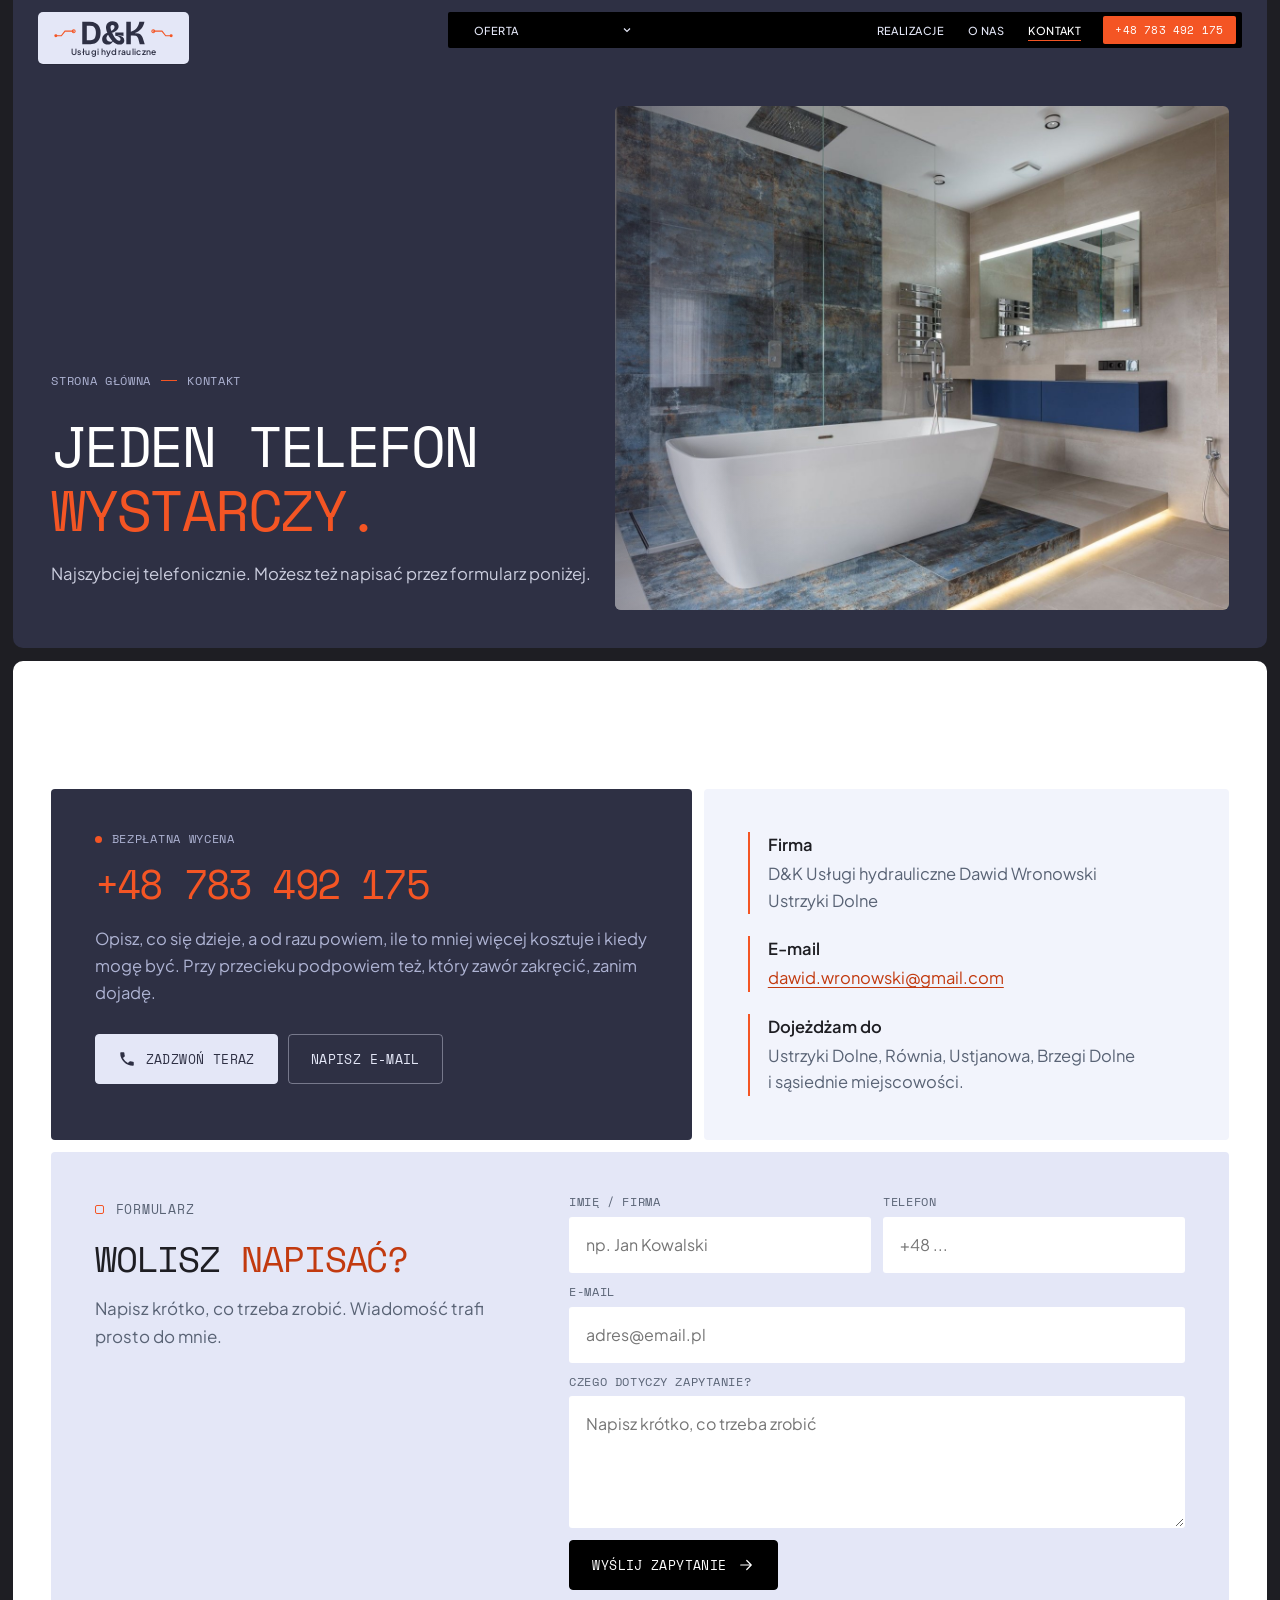
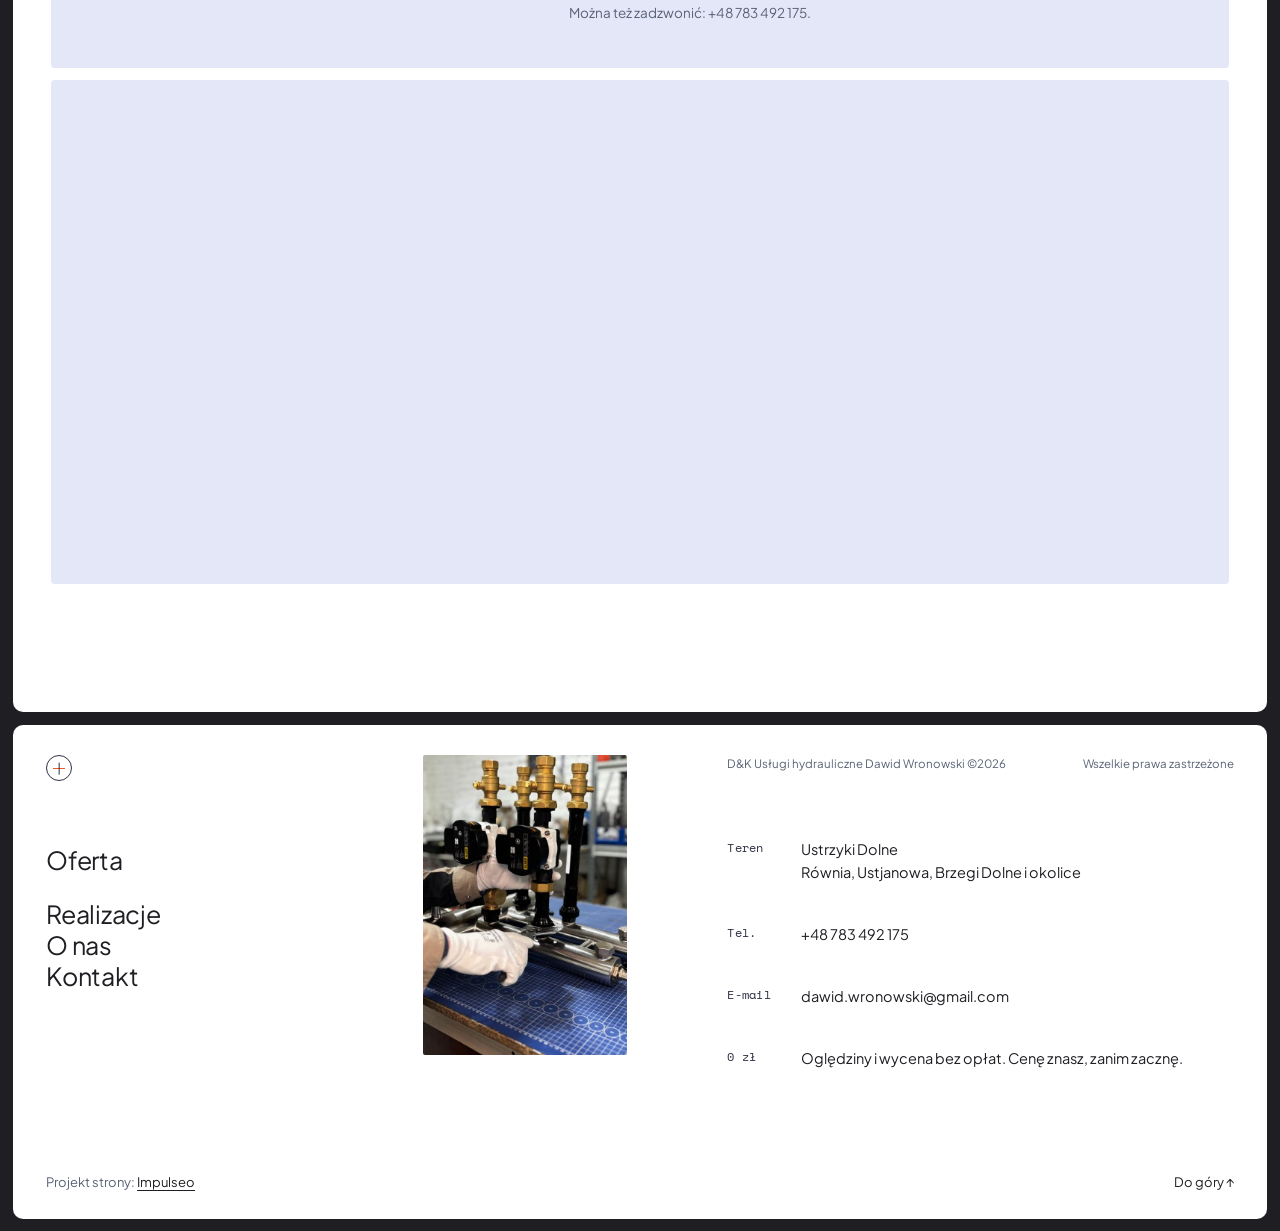
==== commit 023d9355: "[claude-edit][cmt:489d199f-d9e2-4e7e-acbb-a6cd5d3f5832] demo 1:1 w układzie thermokonnect.com: grana" ====
--- a/kontakt.html
+++ b/kontakt.html
@@ -7,7 +7,7 @@
 <meta name="description" content="Kontakt: D&amp;K Usługi hydrauliczne Dawid Wronowski, Ustrzyki Dolne. Telefon +48 783 492 175. Wycena jest bezpłatna.">
 <link rel="canonical" href="https://impulseo-pl.github.io/d-k-kompleksowe-uslugi-hydrauliczne-dawid-wronowski/kontakt.html">
 <meta name="robots" content="noindex, nofollow">
-<meta name="theme-color" content="#0E1013">
+<meta name="theme-color" content="#2E3044">
 <meta property="og:type" content="website">
 <meta property="og:locale" content="pl_PL">
 <meta property="og:site_name" content="D&amp;K Usługi hydrauliczne Dawid Wronowski">
@@ -23,23 +23,21 @@
 <link rel="preload" as="image" href="img/g9.jpg" fetchpriority="high">
 <link rel="preconnect" href="https://fonts.googleapis.com">
 <link rel="preconnect" href="https://fonts.gstatic.com" crossorigin>
-<link href="https://fonts.googleapis.com/css2?family=Bricolage+Grotesque:opsz,wght@12..96,400..700&family=Geist:wght@400..600&display=swap" rel="stylesheet">
-<link rel="stylesheet" href="assets/styles.css?v=20261112">
+<link href="https://fonts.googleapis.com/css2?family=Plus+Jakarta+Sans:wght@400..700&family=Space+Mono:wght@400;700&display=swap" rel="stylesheet">
+<link rel="stylesheet" href="assets/styles.css?v=20261113">
 <meta name="nb-deploy" content="38b975bb85a4">
 <script src="assets/lenis.min.js?v=1.1.20" defer></script>
-<script src="assets/main.js?v=20261112" defer></script>
+<script src="assets/main.js?v=20261113" defer></script>
 </head>
 <body>
 <a class="skip" href="#tresc">Przejdź do treści</a>
 <header class="site-head">
 <div class="head-in">
   <a class="brand" href="index.html" aria-label="D&amp;K Usługi hydrauliczne - strona główna">
-    <span class="znak"><svg class="wm" viewBox="37 -682 1864 705" role="img" aria-label="D&amp;K"><path pathLength="1" style="--i:0" d="M108.1 0V-113.1H285.3Q333.1 -113.1 369.9 -134.7Q406.7 -156.3 427.6 -203.4Q448.5 -250.5 448.5 -328Q448.5 -383.7 437.4 -424.9Q426.3 -466.1 403.8 -493.2Q381.3 -520.2 346.7 -533.5Q312.1 -546.9 264.5 -546.9H108.1V-660H259.4Q373.7 -660 446.3 -621Q518.8 -582 553.1 -509.5Q587.5 -437 587.5 -336.3Q587.5 -258.3 570.2 -201.3Q553 -144.3 522.7 -105.3Q492.3 -66.3 454.1 -43.3Q415.9 -20.3 373.3 -10.1Q330.6 0 288.9 0ZM44.8 0V-660H178.8V0Z"/><path pathLength="1" style="--i:1" d="M1145.7 14.2Q1092 14.2 1041.7 -11.9Q991.5 -37.9 946.8 -81.5Q902.1 -125.1 865.5 -179.5Q828.9 -233.8 802.1 -291.3Q775.3 -348.9 760.9 -401.9Q746.5 -455 746.5 -496.1Q746.5 -542.4 766.2 -582.8Q786 -623.3 828.3 -648.9Q870.6 -674.5 937.1 -674.5Q999.3 -674.5 1039.6 -652.5Q1079.9 -630.5 1100.2 -596.4Q1120.5 -562.3 1120.5 -525.1Q1120.5 -484.3 1096.5 -447.3Q1072.5 -410.3 1025.6 -380.2Q978.7 -350.2 909 -329.8L892.3 -381.1Q944 -408.3 971.5 -439.3Q999 -470.2 999 -506.4Q999 -532.8 984 -550.4Q968.9 -567.9 940.5 -567.9Q918.9 -567.9 905.4 -557.1Q891.9 -546.3 886.3 -530.1Q880.7 -513.9 880.7 -496.7Q880.7 -472.1 891.6 -433.3Q902.4 -394.5 921.4 -349.5Q940.3 -304.5 965.1 -259.9Q989.8 -215.4 1017.7 -178.8Q1045.7 -142.1 1074.9 -119.8Q1104.2 -97.5 1131.7 -97.5Q1153.5 -97.5 1165.2 -110.8Q1176.9 -124.1 1176.9 -142.7Q1176.9 -163.5 1161.1 -186.2Q1145.4 -209 1111.3 -227.6Q1077.3 -246.2 1021.3 -251.6V-345.2H1264.5V-244.1L1096.4 -270.9V-261.4Q1189.1 -244.7 1239 -207.8Q1288.9 -171 1288.9 -106.8Q1288.9 -71.2 1274.8 -47.6Q1260.7 -24 1238.7 -10.3Q1216.6 3.3 1191.7 8.8Q1166.9 14.2 1145.7 14.2ZM800 13.9Q752.3 13.9 714.3 -4.7Q676.3 -23.4 654.5 -58.6Q632.7 -93.7 632.7 -143.2Q632.7 -185 647.9 -217.2Q663.1 -249.4 687.7 -273Q712.3 -296.5 741.2 -312.2Q770.1 -327.8 797.8 -335.9L819.9 -284.5Q791.8 -264.7 775.6 -236.6Q759.4 -208.4 759.4 -178.2Q759.4 -145.9 775.5 -122Q791.6 -98.1 818.9 -85.2Q846.1 -72.3 879 -72.3Q901.3 -72.3 916.6 -79.8Q931.9 -87.3 944 -99.1L954.7 -76.9H946.7Q937.7 -50.8 918.2 -30.2Q898.6 -9.6 869 2.2Q839.5 13.9 800 13.9Z"/><path pathLength="1" style="--i:2" d="M1347.8 0V-660H1481.8V-368.1Q1537 -381.2 1580.6 -410.8Q1624.1 -440.5 1655.9 -480.6Q1687.6 -520.7 1707.5 -567.2Q1727.5 -613.6 1735.1 -660H1884.1Q1873.4 -603 1849.8 -551.4Q1826.3 -499.9 1790.4 -456.9Q1754.5 -414 1708.2 -381.8Q1661.9 -349.5 1605.1 -331.2V-323.5Q1666.9 -326.9 1708.3 -313.8Q1749.6 -300.8 1775.9 -276.5Q1802.3 -252.3 1818 -220.7Q1833.7 -189.1 1844.2 -155.2L1893.2 0H1745.2L1710.7 -133.1Q1699.8 -176.6 1680 -204.4Q1660.1 -232.3 1626.9 -245.5Q1593.7 -258.7 1539.9 -258.7H1481.8V0Z"/></svg></span>
-    <span class="brand-sub">Usługi hydrauliczne<br>Ustrzyki Dolne</span>
+    <span class="brand-tag"><span class="brand-row"><svg class="circ" viewBox="0 0 24 10" fill="none" aria-hidden="true"><path d="M1 8h7l4-5h10" stroke="currentColor" stroke-width="1.2"/><circle cx="2" cy="8" r="1.6" fill="currentColor"/><circle cx="21.5" cy="3" r="1.6" stroke="currentColor" stroke-width="1.1"/></svg><span class="znak"><svg class="wm" viewBox="37 -682 1864 705" role="img" aria-label="D&amp;K"><path pathLength="1" style="--i:0" d="M108.1 0V-113.1H285.3Q333.1 -113.1 369.9 -134.7Q406.7 -156.3 427.6 -203.4Q448.5 -250.5 448.5 -328Q448.5 -383.7 437.4 -424.9Q426.3 -466.1 403.8 -493.2Q381.3 -520.2 346.7 -533.5Q312.1 -546.9 264.5 -546.9H108.1V-660H259.4Q373.7 -660 446.3 -621Q518.8 -582 553.1 -509.5Q587.5 -437 587.5 -336.3Q587.5 -258.3 570.2 -201.3Q553 -144.3 522.7 -105.3Q492.3 -66.3 454.1 -43.3Q415.9 -20.3 373.3 -10.1Q330.6 0 288.9 0ZM44.8 0V-660H178.8V0Z"/><path pathLength="1" style="--i:1" d="M1145.7 14.2Q1092 14.2 1041.7 -11.9Q991.5 -37.9 946.8 -81.5Q902.1 -125.1 865.5 -179.5Q828.9 -233.8 802.1 -291.3Q775.3 -348.9 760.9 -401.9Q746.5 -455 746.5 -496.1Q746.5 -542.4 766.2 -582.8Q786 -623.3 828.3 -648.9Q870.6 -674.5 937.1 -674.5Q999.3 -674.5 1039.6 -652.5Q1079.9 -630.5 1100.2 -596.4Q1120.5 -562.3 1120.5 -525.1Q1120.5 -484.3 1096.5 -447.3Q1072.5 -410.3 1025.6 -380.2Q978.7 -350.2 909 -329.8L892.3 -381.1Q944 -408.3 971.5 -439.3Q999 -470.2 999 -506.4Q999 -532.8 984 -550.4Q968.9 -567.9 940.5 -567.9Q918.9 -567.9 905.4 -557.1Q891.9 -546.3 886.3 -530.1Q880.7 -513.9 880.7 -496.7Q880.7 -472.1 891.6 -433.3Q902.4 -394.5 921.4 -349.5Q940.3 -304.5 965.1 -259.9Q989.8 -215.4 1017.7 -178.8Q1045.7 -142.1 1074.9 -119.8Q1104.2 -97.5 1131.7 -97.5Q1153.5 -97.5 1165.2 -110.8Q1176.9 -124.1 1176.9 -142.7Q1176.9 -163.5 1161.1 -186.2Q1145.4 -209 1111.3 -227.6Q1077.3 -246.2 1021.3 -251.6V-345.2H1264.5V-244.1L1096.4 -270.9V-261.4Q1189.1 -244.7 1239 -207.8Q1288.9 -171 1288.9 -106.8Q1288.9 -71.2 1274.8 -47.6Q1260.7 -24 1238.7 -10.3Q1216.6 3.3 1191.7 8.8Q1166.9 14.2 1145.7 14.2ZM800 13.9Q752.3 13.9 714.3 -4.7Q676.3 -23.4 654.5 -58.6Q632.7 -93.7 632.7 -143.2Q632.7 -185 647.9 -217.2Q663.1 -249.4 687.7 -273Q712.3 -296.5 741.2 -312.2Q770.1 -327.8 797.8 -335.9L819.9 -284.5Q791.8 -264.7 775.6 -236.6Q759.4 -208.4 759.4 -178.2Q759.4 -145.9 775.5 -122Q791.6 -98.1 818.9 -85.2Q846.1 -72.3 879 -72.3Q901.3 -72.3 916.6 -79.8Q931.9 -87.3 944 -99.1L954.7 -76.9H946.7Q937.7 -50.8 918.2 -30.2Q898.6 -9.6 869 2.2Q839.5 13.9 800 13.9Z"/><path pathLength="1" style="--i:2" d="M1347.8 0V-660H1481.8V-368.1Q1537 -381.2 1580.6 -410.8Q1624.1 -440.5 1655.9 -480.6Q1687.6 -520.7 1707.5 -567.2Q1727.5 -613.6 1735.1 -660H1884.1Q1873.4 -603 1849.8 -551.4Q1826.3 -499.9 1790.4 -456.9Q1754.5 -414 1708.2 -381.8Q1661.9 -349.5 1605.1 -331.2V-323.5Q1666.9 -326.9 1708.3 -313.8Q1749.6 -300.8 1775.9 -276.5Q1802.3 -252.3 1818 -220.7Q1833.7 -189.1 1844.2 -155.2L1893.2 0H1745.2L1710.7 -133.1Q1699.8 -176.6 1680 -204.4Q1660.1 -232.3 1626.9 -245.5Q1593.7 -258.7 1539.9 -258.7H1481.8V0Z"/></svg></span><svg class="circ" viewBox="0 0 24 10" fill="none" aria-hidden="true"><path d="M2 3h10l4 5h7" stroke="currentColor" stroke-width="1.2"/><circle cx="2.5" cy="3" r="1.6" stroke="currentColor" stroke-width="1.1"/><circle cx="22" cy="8" r="1.6" fill="currentColor"/></svg></span><span class="brand-sub">Usługi hydrauliczne</span></span>
   </a>
-  <nav class="nav-links" aria-label="Menu główne">
-    <a class="nl" href="oferta.html">Oferta</a><a class="nl" href="realizacje.html">Realizacje</a><a class="nl" href="o-nas.html">O&nbsp;nas</a><a class="nl" href="kontakt.html" aria-current="page">Kontakt</a>
-    <a class="btn btn-copper nav-cta" href="tel:+48783492175"><span class="live" aria-hidden="true"></span>+48 783 492 175</a>
+  <nav class="nav-bar" aria-label="Menu główne">
+    <a class="nl first" href="oferta.html">Oferta<svg viewBox="0 0 10 10" fill="none" aria-hidden="true"><path d="M2 3.5 5 6.5 8 3.5" stroke="currentColor" stroke-width="1.2"/></svg></a><a class="nl" href="realizacje.html">Realizacje</a><a class="nl" href="o-nas.html">O&nbsp;nas</a><a class="nl" href="kontakt.html" aria-current="page">Kontakt</a><a class="nl tel" href="tel:+48783492175">+48 783 492 175</a>
   </nav>
   <button class="burger" type="button" aria-label="Otwórz menu" aria-expanded="false" aria-controls="mnav"><span></span><span></span></button>
 </div>
@@ -109,38 +107,26 @@
 </section>
 </main>
 <footer class="site-foot">
-  <div class="wrap">
-    <div class="foot-top">
-      <div>
-        <p class="foot-claim">Awarie, łazienki i&nbsp;kotłownie. Cenę znasz z&nbsp;góry.</p>
-        <a class="btn btn-copper" href="tel:+48783492175"><svg class="ico" width="16" height="16" viewBox="0 0 24 24" fill="none" aria-hidden="true"><path d="M6.6 10.8a15.5 15.5 0 0 0 6.6 6.6l2.2-2.2a1 1 0 0 1 1-.24 11.4 11.4 0 0 0 3.6.58 1 1 0 0 1 1 1V20a1 1 0 0 1-1 1A17 17 0 0 1 3 4a1 1 0 0 1 1-1h3.5a1 1 0 0 1 1 1c0 1.25.2 2.46.58 3.6a1 1 0 0 1-.25 1l-2.23 2.2Z" fill="currentColor"/></svg>+48 783 492 175</a>
-      </div>
-      <div>
-        <h4>Strony</h4>
-        <ul><li><a href="index.html">Strona główna</a></li><li><a href="oferta.html">Oferta</a></li><li><a href="realizacje.html">Realizacje</a></li><li><a href="o-nas.html">O&nbsp;nas</a></li><li><a href="kontakt.html">Kontakt</a></li></ul>
-      </div>
-      <div>
-        <h4>Kontakt</h4>
-        <ul>
-          <li><a href="tel:+48783492175">+48 783 492 175</a></li>
-          <li><a href="mailto:dawid.wronowski@gmail.com">dawid.wronowski@gmail.com</a></li>
-          <li>Ustrzyki Dolne</li>
-        </ul>
-      </div>
-      <div>
-        <h4>Dojazd</h4>
-        <ul>
-          <li>Ustrzyki Dolne</li>
-          <li>Równia</li>
-          <li>Ustjanowa</li>
-          <li>Brzegi Dolne</li>
-        </ul>
-      </div>
+  <div class="foot-in">
+    <div class="foot-a">
+      <span class="foot-ico" aria-hidden="true"><i></i><i></i></span>
+      <nav class="foot-nav" aria-label="Menu w stopce"><a href="oferta.html">Oferta</a><span class="blank" aria-hidden="true"></span><a href="realizacje.html">Realizacje</a><a href="o-nas.html">O&nbsp;nas</a><a href="kontakt.html">Kontakt</a></nav>
     </div>
-    <div class="foot-mark" aria-hidden="true"><svg class="wm-foot" viewBox="37 -682 1864 705" aria-hidden="true" focusable="false"><path style="--i:0" d="M108.1 0V-113.1H285.3Q333.1 -113.1 369.9 -134.7Q406.7 -156.3 427.6 -203.4Q448.5 -250.5 448.5 -328Q448.5 -383.7 437.4 -424.9Q426.3 -466.1 403.8 -493.2Q381.3 -520.2 346.7 -533.5Q312.1 -546.9 264.5 -546.9H108.1V-660H259.4Q373.7 -660 446.3 -621Q518.8 -582 553.1 -509.5Q587.5 -437 587.5 -336.3Q587.5 -258.3 570.2 -201.3Q553 -144.3 522.7 -105.3Q492.3 -66.3 454.1 -43.3Q415.9 -20.3 373.3 -10.1Q330.6 0 288.9 0ZM44.8 0V-660H178.8V0Z"/><path style="--i:1" d="M1145.7 14.2Q1092 14.2 1041.7 -11.9Q991.5 -37.9 946.8 -81.5Q902.1 -125.1 865.5 -179.5Q828.9 -233.8 802.1 -291.3Q775.3 -348.9 760.9 -401.9Q746.5 -455 746.5 -496.1Q746.5 -542.4 766.2 -582.8Q786 -623.3 828.3 -648.9Q870.6 -674.5 937.1 -674.5Q999.3 -674.5 1039.6 -652.5Q1079.9 -630.5 1100.2 -596.4Q1120.5 -562.3 1120.5 -525.1Q1120.5 -484.3 1096.5 -447.3Q1072.5 -410.3 1025.6 -380.2Q978.7 -350.2 909 -329.8L892.3 -381.1Q944 -408.3 971.5 -439.3Q999 -470.2 999 -506.4Q999 -532.8 984 -550.4Q968.9 -567.9 940.5 -567.9Q918.9 -567.9 905.4 -557.1Q891.9 -546.3 886.3 -530.1Q880.7 -513.9 880.7 -496.7Q880.7 -472.1 891.6 -433.3Q902.4 -394.5 921.4 -349.5Q940.3 -304.5 965.1 -259.9Q989.8 -215.4 1017.7 -178.8Q1045.7 -142.1 1074.9 -119.8Q1104.2 -97.5 1131.7 -97.5Q1153.5 -97.5 1165.2 -110.8Q1176.9 -124.1 1176.9 -142.7Q1176.9 -163.5 1161.1 -186.2Q1145.4 -209 1111.3 -227.6Q1077.3 -246.2 1021.3 -251.6V-345.2H1264.5V-244.1L1096.4 -270.9V-261.4Q1189.1 -244.7 1239 -207.8Q1288.9 -171 1288.9 -106.8Q1288.9 -71.2 1274.8 -47.6Q1260.7 -24 1238.7 -10.3Q1216.6 3.3 1191.7 8.8Q1166.9 14.2 1145.7 14.2ZM800 13.9Q752.3 13.9 714.3 -4.7Q676.3 -23.4 654.5 -58.6Q632.7 -93.7 632.7 -143.2Q632.7 -185 647.9 -217.2Q663.1 -249.4 687.7 -273Q712.3 -296.5 741.2 -312.2Q770.1 -327.8 797.8 -335.9L819.9 -284.5Q791.8 -264.7 775.6 -236.6Q759.4 -208.4 759.4 -178.2Q759.4 -145.9 775.5 -122Q791.6 -98.1 818.9 -85.2Q846.1 -72.3 879 -72.3Q901.3 -72.3 916.6 -79.8Q931.9 -87.3 944 -99.1L954.7 -76.9H946.7Q937.7 -50.8 918.2 -30.2Q898.6 -9.6 869 2.2Q839.5 13.9 800 13.9Z"/><path style="--i:2" d="M1347.8 0V-660H1481.8V-368.1Q1537 -381.2 1580.6 -410.8Q1624.1 -440.5 1655.9 -480.6Q1687.6 -520.7 1707.5 -567.2Q1727.5 -613.6 1735.1 -660H1884.1Q1873.4 -603 1849.8 -551.4Q1826.3 -499.9 1790.4 -456.9Q1754.5 -414 1708.2 -381.8Q1661.9 -349.5 1605.1 -331.2V-323.5Q1666.9 -326.9 1708.3 -313.8Q1749.6 -300.8 1775.9 -276.5Q1802.3 -252.3 1818 -220.7Q1833.7 -189.1 1844.2 -155.2L1893.2 0H1745.2L1710.7 -133.1Q1699.8 -176.6 1680 -204.4Q1660.1 -232.3 1626.9 -245.5Q1593.7 -258.7 1539.9 -258.7H1481.8V0Z"/></svg></div>
+    <div class="foot-b">
+      <figure class="foot-pic"><img src="img/foot.jpg" alt="Montaż rozdzielacza z pompami obiegowymi" width="600" height="804" loading="lazy" decoding="async"></figure>
+    </div>
+    <div class="foot-c">
+      <header><span>D&amp;K Usługi hydrauliczne Dawid Wronowski ©2026</span><span>Wszelkie prawa zastrzeżone</span></header>
+      <ul class="foot-list">
+        <li><span class="lb2">Teren</span><span>Ustrzyki Dolne<br>Równia, Ustjanowa, Brzegi Dolne i&nbsp;okolice</span></li>
+        <li><span class="lb2">Tel.</span><a href="tel:+48783492175">+48 783 492 175</a></li>
+        <li><span class="lb2">E-mail</span><a href="mailto:dawid.wronowski@gmail.com">dawid.wronowski@gmail.com</a></li>
+        <li><span class="lb2">0&nbsp;zł</span><span>Oględziny i&nbsp;wycena bez opłat. Cenę znasz, zanim zacznę.</span></li>
+      </ul>
+    </div>
     <div class="foot-bottom">
-      <span>© 2026 D&amp;K Usługi hydrauliczne Dawid Wronowski · Ustrzyki Dolne</span>
       <span>Projekt strony: <a class="foot-credit" href="https://impulseo.pl" target="_blank" rel="noopener">Impulseo</a></span>
+      <a class="totop" href="#tresc">Do góry ↑</a>
     </div>
   </div>
 </footer>
--- a/assets/styles.css
+++ b/assets/styles.css
@@ -1,100 +1,116 @@
 /* D&K Usługi hydrauliczne Dawid Wronowski. Projekt strony: Impulseo, 11.2026.
-   Paleta: grafit + miedź (kolor rury). Krój: Bricolage Grotesque + Geist. */
+   Układ i nastrój jak thermokonnect.com: granat + fiolet, lawendowe panele w ciemnej ramie,
+   pomarańczowy akcent jak kreska na schemacie. Krój: Space Mono (nagłówki) + Plus Jakarta Sans. */
 :root{
-  --ink:#0E1013;--ink-2:#15181D;--ink-3:#1D2128;--ink-line:rgba(238,238,233,.13);
-  --paper:#F1F1EE;--paper-2:#E7E8E4;--line:rgba(18,20,24,.12);
-  --text:#121418;--muted:#555B64;
-  --on-dark:#EEEEE9;--on-dark-2:#A3A5A2;
-  --accent:#E38A4A;--accent-d:#9C4B19;--accent-soft:rgba(227,138,74,.14);
-  --paper-3:#FFFFFF;
-  --f-display:"Bricolage Grotesque","Geist",system-ui,sans-serif;
-  --f-body:"Geist",system-ui,-apple-system,"Segoe UI",sans-serif;
-  --expo:cubic-bezier(.16,1,.3,1);--ease:cubic-bezier(.16,.84,.44,1);--in:cubic-bezier(.7,0,.84,0);
-  --wrap:min(1320px, 100% - clamp(40px, 8vw, 128px));
-  --nav-h:76px;
-  --img-zoom:1.05;--img-dur:1.4s;--img-rest:brightness(1);--img-hot:brightness(1.08);
+  --frame:#1E1E23;--navy:#2E3044;--navy-2:#26283A;--navy-3:#383B54;
+  --violet:#737CDE;--lav:#E4E7F7;--lav-2:#F2F4FC;--lav-3:#D5DAF1;--white:#FFFFFF;--black:#000000;
+  --text:#1E1E23;--muted:#596375;--line:rgba(46,48,68,.14);
+  --on-dark:#E4E7F7;--on-dark-2:#AEB3D3;--ink-line:rgba(228,231,247,.16);
+  --accent:#F45524;--accent-d:#C23A0F;--accent-soft:rgba(244,85,36,.12);
+  --paper:#FFFFFF;--paper-2:#F2F4FC;--paper-3:#E4E7F7;
+  --f-display:"Space Mono",ui-monospace,"SFMono-Regular",Menlo,monospace;
+  --f-body:"Plus Jakarta Sans",system-ui,-apple-system,"Segoe UI",sans-serif;
+  --expo:cubic-bezier(.16,1,.3,1);--ease:cubic-bezier(.22,.31,0,1);--in:cubic-bezier(.7,0,.84,0);
+  --gut:clamp(6px, 1vw, 14px);
+  --wrap:min(1320px, 100% - clamp(36px, 6vw, 96px));
+  --nav-h:76px;--r:10px;
 }
 *,*::before,*::after{box-sizing:border-box}
-html{-webkit-text-size-adjust:100%;background:var(--ink)}
+html{-webkit-text-size-adjust:100%;background:var(--frame)}
 html.lenis,html.lenis body{height:auto}
 .lenis.lenis-smooth [data-lenis-prevent]{overscroll-behavior:contain}
 .lenis.lenis-stopped{overflow:clip}
 .lenis.lenis-smooth iframe{pointer-events:none}
-body{margin:0;font-family:var(--f-body);font-size:17px;line-height:1.65;color:var(--text);background:var(--paper);-webkit-font-smoothing:antialiased;-moz-osx-font-smoothing:grayscale;overflow-x:clip}
+body{margin:0;font-family:var(--f-body);font-size:16.5px;line-height:1.62;color:var(--text);background:var(--frame);-webkit-font-smoothing:antialiased;-moz-osx-font-smoothing:grayscale;overflow-x:clip}
 img{display:block;max-width:100%;height:auto}
 a{color:inherit;text-decoration:none}
 p{margin:0 0 1em;max-width:62ch}
 ul,ol{margin:0}
-h1,h2,h3{font-family:var(--f-display);font-weight:600;letter-spacing:-.03em;margin:0;font-variation-settings:"opsz" 96;text-wrap:balance}
-h2 em,h1 em{font-style:normal;color:var(--accent-d)}
-.dark h1 em,.dark h2 em,.dark-2 h2 em,.proces h2 em,.hero h1 em,.pagehead h1 em,.stopklatka h2 em{color:var(--accent)}
-::selection{background:var(--accent);color:var(--ink)}
+h1,h2,h3{font-family:var(--f-display);font-weight:400;letter-spacing:-.02em;margin:0;text-wrap:balance}
+h1,.h2{text-transform:uppercase}
+h1 em,h2 em{font-style:normal;color:var(--accent-d)}
+.dark h1 em,.dark h2 em,.hero h1 em,.pagehead h1 em,.tk-cta h2 em{color:var(--accent)}
+::selection{background:var(--accent);color:#fff}
 :focus-visible{outline:2px solid var(--accent);outline-offset:3px}
-.skip{position:absolute;left:12px;top:-60px;z-index:300;background:var(--accent);color:var(--ink);padding:10px 16px;border-radius:8px;font-weight:500}
+.skip{position:absolute;left:12px;top:-60px;z-index:300;background:var(--accent);color:#fff;padding:10px 16px;border-radius:4px;font-weight:600}
 .skip:focus{top:12px}
 .wrap{width:var(--wrap);margin-inline:auto}
-.sec{padding:clamp(88px, 11vw, 168px) 0}
-.dark{background:var(--ink);color:var(--on-dark)}
-.dark-2{background:var(--ink-2);color:var(--on-dark)}
-.paper-2{background:var(--paper-2)}
 .nw{white-space:nowrap}
 .ico{width:18px;height:18px;flex:none}
 
+/* ---------- rama: każda sekcja to panel w ciemnej ramie ---------- */
+main{display:flex;flex-direction:column;gap:var(--gut);padding:0 var(--gut)}
+main>section{position:relative;border-radius:var(--r);overflow:clip;background:var(--white)}
+.sec{padding:clamp(80px, 10vw, 150px) 0}
+.dark,main>section.dark{background:var(--navy);color:var(--on-dark)}
+.paper-2{background:var(--lav-2)}
+.lav{background:var(--lav)}
+
 /* ---------- nagłówki sekcji ---------- */
-.eyebrow{display:inline-flex;align-items:center;gap:12px;font-size:13.5px;font-weight:500;letter-spacing:.01em;color:var(--muted);margin:0 0 24px}
-.eyebrow::before{content:"";width:28px;height:1px;background:var(--accent-d)}
-.dark .eyebrow,.dark-2 .eyebrow,.stopklatka .eyebrow,.proces .eyebrow{color:var(--on-dark-2)}
-.dark .eyebrow::before,.dark-2 .eyebrow::before,.stopklatka .eyebrow::before,.proces .eyebrow::before{background:var(--accent)}
-.h2{font-size:clamp(2.3rem, 1.1rem + 3.6vw, 4.4rem);line-height:1.02}
+.eyebrow{display:inline-flex;align-items:center;gap:12px;font:400 12.5px/1.2 var(--f-display);letter-spacing:.06em;text-transform:uppercase;color:var(--muted);margin:0 0 22px}
+.eyebrow::before{content:"";width:9px;height:9px;border:1.5px solid var(--accent);border-radius:2px}
+.dark .eyebrow{color:var(--on-dark-2)}
+.h2{font-size:clamp(2rem, 1rem + 3vw, 3.6rem);line-height:1.04;letter-spacing:-.03em}
 .ln{display:block;overflow:hidden;padding:.12em 0 .14em;margin:-.12em 0 -.14em}
 .ln-i{display:block}
-.lead{font-size:1.08rem;color:var(--muted);max-width:52ch}
-.dark .lead,.dark-2 .lead{color:var(--on-dark-2)}
-.sec-head{display:grid;grid-template-columns:minmax(0,1.25fr) minmax(0,.75fr);gap:40px;align-items:end;margin-bottom:clamp(44px, 5vw, 72px)}
+.lead{font-size:1.06rem;color:var(--muted);max-width:52ch}
+.dark .lead{color:var(--on-dark-2)}
+.sec-head{display:grid;grid-template-columns:minmax(0,1.25fr) minmax(0,.75fr);gap:40px;align-items:end;margin-bottom:clamp(40px, 5vw, 64px)}
 .sec-head .lead{margin:0}
-.sec-head .side{display:flex;flex-direction:column;gap:24px;align-items:flex-start}
-
-/* ---------- przyciski (klocki: jedna reakcja na kursor dla wszystkich) ---------- */
-.btn{position:relative;isolation:isolate;overflow:hidden;display:inline-flex;align-items:center;justify-content:center;gap:10px;min-height:52px;padding:0 26px;border-radius:999px;border:1px solid transparent;font:500 15px/1.1 var(--f-body);letter-spacing:.005em;cursor:pointer;white-space:nowrap;transition:background-color .72s var(--ease),color .72s var(--ease),border-color .72s var(--ease),box-shadow .72s var(--ease)}
-.btn::after,.card::after,.faq-item::after{content:"";position:absolute;inset:0;z-index:-1;pointer-events:none;background:linear-gradient(105deg,transparent 30%,rgba(255,255,255,.26) 50%,transparent 70%);transform:translateX(-120%);transition:transform .72s var(--ease)}
-.btn-copper{background:var(--accent);color:var(--ink);border-color:var(--accent)}
-.btn-ghost{background:transparent;color:var(--text);border-color:rgba(18,20,24,.22)}
-.dark .btn-ghost,.dark-2 .btn-ghost,.hero .btn-ghost,.stopklatka .btn-ghost,.pagehead .btn-ghost,.site-foot .btn-ghost,.sticky-call .btn-ghost{color:var(--on-dark);border-color:rgba(238,238,233,.3)}
-.btn .arr{transition:transform .72s var(--ease)}
+.sec-head .side{display:flex;flex-direction:column;gap:22px;align-items:flex-start}
+.tag{display:inline-flex;align-items:center;font:400 10.5px/1 var(--f-display);letter-spacing:.06em;text-transform:uppercase;color:var(--accent);border:1px solid var(--accent);border-radius:3px;padding:4px 6px}
+
+/* ---------- przyciski: prostokąt, strzałka w rogu jak na schemacie ---------- */
+.btn{position:relative;isolation:isolate;overflow:hidden;display:inline-flex;align-items:center;justify-content:center;gap:10px;min-height:50px;padding:0 22px;border-radius:4px;border:1px solid transparent;font:400 13px/1.1 var(--f-display);letter-spacing:.03em;text-transform:uppercase;cursor:pointer;white-space:nowrap;transition:background-color .6s var(--ease),color .6s var(--ease),border-color .6s var(--ease)}
+.btn::before{content:"";position:absolute;inset:0;z-index:-1;background:var(--accent);transform:scaleY(0);transform-origin:bottom;transition:transform .6s var(--ease)}
+.btn-copper{background:var(--black);color:var(--white);border-color:var(--black)}
+.dark .btn-copper,.hero .btn-copper,.pagehead .btn-copper,.mnav .btn-copper,.sticky-call .btn-copper,.k-card.dark .btn-copper{background:var(--lav);color:var(--navy);border-color:var(--lav)}
+.btn-ghost{background:transparent;color:var(--text);border-color:rgba(30,30,35,.35)}
+.dark .btn-ghost,.hero .btn-ghost,.pagehead .btn-ghost,.sticky-call .btn-ghost{color:var(--on-dark);border-color:rgba(228,231,247,.4)}
+.btn .arr{transition:transform .6s var(--ease)}
 @media (hover:hover){
-  .btn:hover,.card:hover,.faq-item:hover{background-color:var(--accent-d);color:#fff;border-color:var(--accent-d);box-shadow:0 0 0 4px rgba(227,138,74,.2)}
-  .btn:hover::after,.card:hover::after,.faq-item:hover::after{transform:translateX(120%)}
-}
-
-/* ---------- pasek nawigacji ---------- */
-.site-head{position:fixed;left:0;right:0;top:0;z-index:100;height:var(--nav-h);color:var(--on-dark);transition:transform .6s var(--expo)}
-.site-head::before{content:"";position:absolute;inset:0;z-index:-1;background-color:rgba(14,16,19,0);border-bottom:1px solid transparent;transition:background-color .5s var(--ease),border-color .5s var(--ease)}
-.site-head.is-scrolled::before{background-color:rgba(14,16,19,.86);border-bottom-color:var(--ink-line);-webkit-backdrop-filter:blur(14px) saturate(140%);backdrop-filter:blur(14px) saturate(140%)}
-.site-head.is-hidden{transform:translateY(-100%)}
-.head-in{width:var(--wrap);height:100%;margin-inline:auto;display:flex;align-items:center;justify-content:space-between;gap:24px}
-.brand{display:flex;align-items:center;gap:14px;flex:none}
+  .btn:hover{color:#fff;border-color:var(--accent)}
+  .btn:hover::before{transform:scaleY(1)}
+  .btn:hover .arr{transform:translateX(4px)}
+}
+.live{width:7px;height:7px;border-radius:50%;background:var(--accent);flex:none;animation:live 2.4s var(--ease) infinite}
+@keyframes live{0%{box-shadow:0 0 0 0 rgba(244,85,36,.55)}70%{box-shadow:0 0 0 9px rgba(244,85,36,0)}100%{box-shadow:0 0 0 0 rgba(244,85,36,0)}}
+.corner{position:absolute;right:12px;bottom:12px;width:16px;height:16px;color:var(--accent)}
+
+/* ---------- pasek nawigacji: lawendowa plakietka z nazwą + czarna listwa ---------- */
+.site-head{position:fixed;left:0;right:0;top:0;z-index:100;height:var(--nav-h);pointer-events:none;transition:transform .7s var(--expo)}
+.site-head.is-hidden{transform:translateY(-110%)}
+.head-in{height:100%;padding:12px calc(var(--gut) + clamp(14px, 2vw, 28px));display:flex;align-items:flex-start;justify-content:space-between;gap:24px}
+.brand{pointer-events:auto;position:relative;display:flex;flex:none}
+.brand-tag{position:relative;display:flex;flex-direction:column;align-items:center;gap:3px;padding:9px 16px 7px;background:var(--lav);color:var(--navy);border-radius:5px;box-shadow:0 1px 0 rgba(0,0,0,.12)}
+.brand-tag::after{content:"";position:absolute;right:-1px;bottom:-1px;width:14px;height:14px;background:linear-gradient(135deg,transparent 50%,var(--frame) 50%);border-bottom-right-radius:5px;opacity:.0}
+.brand-row{display:flex;align-items:center;gap:6px}
+.circ{display:block;width:22px;height:10px;color:var(--accent);flex:none}
 .znak{display:block;width:63px;height:24px}
 .wm{display:block;width:100%;height:100%;overflow:visible}
 .wm path{fill:currentColor}
-.brand-sub{font-size:11.5px;line-height:1.35;color:var(--on-dark-2);padding-left:14px;border-left:1px solid var(--ink-line)}
-.nav-links{display:flex;align-items:center;gap:clamp(20px, 2.6vw, 38px)}
-.nl{position:relative;font-size:14.5px;font-weight:500;padding:8px 0;color:var(--on-dark)}
-.nl::after{content:"";position:absolute;left:0;right:0;bottom:2px;height:1px;background:var(--accent);transform:scaleX(0);transform-origin:right;transition:transform .55s var(--ease)}
-.nl:hover::after,.nl[aria-current="page"]::after{transform:scaleX(1);transform-origin:left}
-.nav-cta{min-height:44px;padding:0 20px;font-size:14px}
-.live{width:8px;height:8px;border-radius:50%;background:var(--accent);flex:none;animation:live 2.4s var(--ease) infinite}
-.btn-copper .live{background:var(--ink)}
-@keyframes live{0%{box-shadow:0 0 0 0 rgba(227,138,74,.55)}70%{box-shadow:0 0 0 10px rgba(227,138,74,0)}100%{box-shadow:0 0 0 0 rgba(227,138,74,0)}}
-.burger{display:none;width:48px;height:48px;border-radius:50%;border:1px solid var(--ink-line);background:transparent;color:var(--on-dark);cursor:pointer;position:relative}
-.burger span{position:absolute;left:15px;right:15px;height:1.5px;background:currentColor;transition:transform .5s var(--expo),top .5s var(--expo)}
-.burger span:nth-child(1){top:19px}
+.brand-sub{font:600 8.5px/1 var(--f-body);letter-spacing:.04em;color:var(--navy);white-space:nowrap}
+.nav-bar{pointer-events:auto;display:flex;align-items:center;width:min(62vw, 900px);height:36px;background:var(--black);color:var(--lav);border-radius:2px;padding:0 6px 0 26px;font:500 11px/1 var(--f-body);letter-spacing:.04em;text-transform:uppercase}
+.nav-bar .nl{position:relative;display:inline-flex;align-items:center;gap:8px;height:100%;padding:0 12px;color:var(--lav);transition:color .4s var(--ease)}
+.nav-bar .nl.first{padding-left:0;margin-right:auto;min-width:170px;justify-content:space-between}
+.nav-bar .nl.first svg{width:10px;height:10px}
+.nav-bar .nl::after{content:"";position:absolute;left:12px;right:12px;bottom:7px;height:1px;background:var(--accent);transform:scaleX(0);transform-origin:right;transition:transform .5s var(--ease)}
+.nav-bar .nl.first::after{left:0}
+.nav-bar .nl:hover,.nav-bar .nl[aria-current="page"]{color:#fff}
+.nav-bar .nl:hover::after,.nav-bar .nl[aria-current="page"]::after{transform:scaleX(1);transform-origin:left}
+.nav-bar .nl.tel{margin-left:10px;height:28px;padding:0 12px;border-radius:2px;background:var(--accent);color:#fff;font-family:var(--f-display);font-weight:400;letter-spacing:.02em}
+.nav-bar .nl.tel::after{display:none}
+.nav-bar .nl.tel:hover{background:#fff;color:var(--black)}
+.burger{pointer-events:auto;display:none;width:46px;height:46px;border-radius:4px;border:0;background:var(--black);color:var(--lav);cursor:pointer;position:relative}
+.burger span{position:absolute;left:14px;right:14px;height:1.5px;background:currentColor;transition:transform .5s var(--expo),top .5s var(--expo)}
+.burger span:nth-child(1){top:18px}
 .burger span:nth-child(2){top:27px}
-.menu-open .burger span:nth-child(1){top:23px;transform:rotate(45deg)}
-.menu-open .burger span:nth-child(2){top:23px;transform:rotate(-45deg)}
-.mnav{position:fixed;inset:0;z-index:99;background:var(--ink);color:var(--on-dark);padding:calc(var(--nav-h) + 32px) 0 32px;display:flex;flex-direction:column;visibility:hidden;clip-path:inset(0 0 100% 0);transition:clip-path .7s var(--expo),visibility 0s .7s}
+.menu-open .burger span:nth-child(1){top:22px;transform:rotate(45deg)}
+.menu-open .burger span:nth-child(2){top:22px;transform:rotate(-45deg)}
+.mnav{position:fixed;inset:0;z-index:99;background:var(--navy);color:var(--on-dark);padding:calc(var(--nav-h) + 40px) 0 32px;display:flex;flex-direction:column;visibility:hidden;clip-path:inset(0 0 100% 0);transition:clip-path .7s var(--expo),visibility 0s .7s}
 .menu-open .mnav{visibility:visible;clip-path:inset(0 0 0 0);transition:clip-path .7s var(--expo)}
 .mnav-in{width:var(--wrap);margin-inline:auto;display:flex;flex-direction:column;height:100%}
-.mnav a.ml{display:block;font-family:var(--f-display);font-size:clamp(2.2rem, 1.2rem + 5vw, 3.2rem);font-weight:600;letter-spacing:-.03em;line-height:1.2;padding:6px 0;border-bottom:1px solid var(--ink-line);transform:translateY(24px);opacity:0;transition:transform .7s var(--expo),opacity .7s var(--expo)}
+.mnav a.ml{display:block;font-family:var(--f-display);text-transform:uppercase;font-size:clamp(1.7rem, 1rem + 4vw, 2.6rem);letter-spacing:-.02em;line-height:1.2;padding:10px 0;border-bottom:1px solid var(--ink-line);transform:translateY(24px);opacity:0;transition:transform .7s var(--expo),opacity .7s var(--expo)}
 .menu-open .mnav a.ml{transform:none;opacity:1}
 .menu-open .mnav a.ml:nth-child(2){transition-delay:.05s}
 .menu-open .mnav a.ml:nth-child(3){transition-delay:.1s}
@@ -104,31 +120,39 @@
 .mnav-foot{margin-top:auto;padding-top:28px;display:flex;flex-direction:column;gap:14px;color:var(--on-dark-2);font-size:14px}
 .mnav-foot .btn{align-self:flex-start}
 
-/* ---------- ekran wejścia: nazwa D&K rysowana miedzianą kreską ---------- */
+/* ---------- ekran wejścia: czarne tło, nazwa D&K rysowana kreską jak na schemacie ---------- */
 .intro{display:none}
 .intro-on body{overflow:hidden}
-.intro-on .intro{display:block;position:fixed;inset:0;z-index:1;background:var(--ink);transform:translateY(0);transition:transform .74s cubic-bezier(.66,0,.24,1)}
-.intro-on .intro::before{content:"";position:absolute;inset:0;background:radial-gradient(60% 50% at 50% 50%,rgba(227,138,74,.08),transparent 70%);opacity:0;transition:opacity .9s var(--ease)}
+.intro-on .intro{display:block;position:fixed;inset:0;z-index:1;background:#050507;transform:translateY(0);transition:transform .74s cubic-bezier(.66,0,.24,1)}
+.intro-on .intro::before{content:"";position:absolute;inset:0;background:radial-gradient(45% 40% at 50% 50%,rgba(115,124,222,.16),transparent 70%);opacity:0;transition:opacity .9s var(--ease)}
 .intro-on.intro-gra .intro::before{opacity:1}
-.intro-on .intro::after{content:"";position:absolute;left:0;right:0;bottom:-1px;height:2px;background:linear-gradient(90deg,transparent,var(--accent) 20%,#F7C59B 50%,var(--accent) 80%,transparent);box-shadow:0 0 22px 2px rgba(227,138,74,.55)}
 .intro-on.intro-out .intro{transform:translateY(-101%)}
-.intro-line{position:absolute;left:50%;top:50%;width:var(--i-w,320px);height:1px;margin-top:calc(var(--i-h,90px) * .5 + 26px);transform:translateX(-50%);overflow:hidden}
-.intro-line i{position:absolute;inset:0;background:linear-gradient(90deg,rgba(227,138,74,0),var(--accent) 30%,#F7C59B 70%,rgba(227,138,74,0));transform:scaleX(0);transform-origin:left}
+.intro-line{position:absolute;left:50%;top:50%;width:calc(var(--i-w,320px) + 180px);height:2px;margin-top:-1px;transform:translateX(-50%);pointer-events:none}
+.intro-line i{position:absolute;top:0;height:2px;width:80px;background:var(--accent);transform:scaleX(0)}
+.intro-line i:first-child{left:0;transform-origin:left}
+.intro-line i:last-child{right:0;transform-origin:right}
+.intro-line i::after{content:"";position:absolute;top:-3px;width:8px;height:8px;border-radius:50%;background:var(--accent)}
+.intro-line i:first-child::after{left:-4px}
+.intro-line i:last-child::after{right:-4px}
 .intro-on.intro-gra .intro-line i{transform:scaleX(1);transition:transform .62s var(--expo) .42s}
-.intro-meta{position:absolute;left:50%;top:50%;margin-top:calc(var(--i-h,90px) * .5 + 44px);transform:translateX(-50%);font-size:12px;letter-spacing:.14em;color:var(--on-dark-2);white-space:nowrap;opacity:0}
+.intro-meta{position:absolute;left:50%;top:50%;margin-top:calc(var(--i-h,90px) * .5 + 30px);transform:translateX(-50%);font:400 11px/1 var(--f-display);letter-spacing:.14em;text-transform:uppercase;color:var(--on-dark-2);white-space:nowrap;opacity:0}
 .intro-on.intro-gra .intro-meta{opacity:1;transition:opacity .5s var(--ease) .7s}
 .intro-on .znak{width:var(--i-baza-w,63px);height:var(--i-baza-h,24px)}
 .intro-on .znak .wm{position:fixed;left:50%;top:50%;z-index:3;width:var(--i-w);height:var(--i-h);max-width:none;transform:translate(-50%,-50%) scale(1.04);transition:transform .9s var(--expo)}
 .intro-on.intro-gra .znak .wm{transform:translate(-50%,-50%) scale(1)}
 .intro-on.intro-out .znak .wm{transform:translate(calc(-50% + var(--i-px)),calc(-50% + var(--i-py))) scale(var(--i-zmniejsz));transition:transform .8s cubic-bezier(.16,.84,.44,1)}
-.intro-on .znak .wm path{fill:var(--on-dark);fill-opacity:0;stroke:var(--accent);stroke-width:1.4px;vector-effect:non-scaling-stroke;stroke-dasharray:1;stroke-dashoffset:1;stroke-linejoin:round}
+.intro-on .znak .wm path{fill:var(--lav);fill-opacity:0;stroke:var(--accent);stroke-width:1.4px;vector-effect:non-scaling-stroke;stroke-dasharray:1;stroke-dashoffset:1;stroke-linejoin:round;transition:fill .5s var(--ease)}
+.intro-on.intro-out .znak .wm path{fill:var(--navy)}
 .intro-on.intro-gra .znak .wm path{animation:wm-rysuj .7s cubic-bezier(.65,0,.35,1) forwards,wm-zapal .62s linear forwards;animation-delay:calc(var(--i) * 70ms),calc(.42s + var(--i) * 45ms)}
 .intro-on .znak.mierze .wm{position:static;width:100%;height:100%;transform:none;transition:none}
+.intro-on .brand-tag{background:transparent;box-shadow:none}
+.intro-on .brand-tag .circ,.intro-on .brand-sub,.intro-on .nav-bar{opacity:0}
+.brand-tag,.brand-tag .circ,.brand-sub,.nav-bar{transition:opacity .6s var(--ease),background-color .6s var(--ease)}
 @keyframes wm-rysuj{to{stroke-dashoffset:0}}
 @keyframes wm-zapal{0%{fill-opacity:0}18%{fill-opacity:.9}26%{fill-opacity:.15}40%{fill-opacity:1}52%{fill-opacity:.55}64%{fill-opacity:1;stroke-opacity:1}100%{fill-opacity:1;stroke-opacity:0}}
 
 /* ---------- odsłanianie przy przewijaniu ---------- */
-.anim .rv{opacity:0;transform:translateY(32px)}
+.anim .rv{opacity:0;transform:translateY(30px)}
 .anim .rv:not(.rv-done){transition:opacity 1s var(--expo),transform 1.1s var(--expo);transition-delay:calc(var(--d, 0) * 1ms)}
 .anim .rv.is-in{opacity:1;transform:none}
 .anim .rv-h{opacity:1;transform:none}
@@ -136,261 +160,348 @@
 .anim .rv-h.is-in .ln-i{transform:none}
 .anim .rv-img{opacity:1;transform:none;clip-path:inset(0 0 100% 0)}
 .anim .rv-img:not(.rv-done){transition:clip-path 1.3s var(--expo);transition-delay:calc(var(--d, 0) * 1ms)}
-.anim .rv-img img{scale:1.14;transition:transform var(--img-dur) var(--ease),filter var(--img-dur) var(--ease),scale 1.7s var(--expo)}
+.anim .rv-img img{scale:1.1;transition:scale 1.7s var(--expo)}
 .anim .rv-img.is-in{clip-path:inset(0 0 0 0)}
 .anim .rv-img.is-in img{scale:1}
 
-/* ---------- hero ---------- */
-.hero{position:relative;display:flex;align-items:flex-end;min-height:100vh;min-height:100svh;color:var(--on-dark);background:var(--ink);overflow:hidden}
-.hero-media{position:absolute;inset:0}
-.hero-media img{width:100%;height:100%;object-fit:cover;object-position:60% 50%}
-.hero-media::after{content:"";position:absolute;inset:0;background:linear-gradient(90deg,rgba(14,16,19,.94) 0%,rgba(14,16,19,.82) 32%,rgba(14,16,19,.34) 64%,rgba(14,16,19,.12) 100%),linear-gradient(0deg,rgba(14,16,19,.9) 0%,rgba(14,16,19,0) 42%),linear-gradient(180deg,rgba(14,16,19,.6) 0%,rgba(14,16,19,0) 24%)}
-.hero-in{position:relative;width:var(--wrap);margin-inline:auto;padding:calc(var(--nav-h) + 36px) 0 clamp(24px, 4svh, 44px)}
-.hero-tag{display:inline-flex;align-items:center;gap:12px;font-size:13.5px;color:var(--on-dark);padding:8px 16px 8px 14px;border:1px solid var(--ink-line);border-radius:999px;background:rgba(14,16,19,.35);margin-bottom:clamp(20px, 3.4svh, 34px)}
-.hero-tag .sep{width:1px;height:12px;background:var(--ink-line)}
-.hero-tag .muted{color:var(--on-dark-2)}
-.hero h1{font-size:clamp(2.8rem, min(1.1rem + 5.6vw, 10.8svh), 6.7rem);line-height:.95;letter-spacing:-.045em;font-weight:600;max-width:13ch}
-.hero-lead{font-size:clamp(1rem, .9rem + .4vw, 1.16rem);color:rgba(238,238,233,.9);text-shadow:0 1px 16px rgba(14,16,19,.6);max-width:50ch;margin:clamp(18px, 3svh, 30px) 0 clamp(22px, 3.6svh, 36px)}
-.hero-ctas{display:flex;flex-wrap:wrap;gap:12px}
-.hero-foot{display:flex;align-items:center;justify-content:space-between;gap:24px;margin-top:clamp(24px, 5svh, 56px);padding-top:20px;border-top:1px solid var(--ink-line);font-size:13.5px;color:var(--on-dark-2)}
-.hero-foot .gdzie{display:flex;align-items:center;gap:12px;color:var(--on-dark)}
-.hero-foot .gdzie::before{content:"";width:7px;height:7px;border-radius:50%;background:var(--accent);flex:none}
-.cue{display:flex;align-items:center;gap:14px;color:var(--on-dark-2)}
-.cue-line{position:relative;width:1px;height:38px;background:var(--ink-line);overflow:hidden}
-.cue-line i{position:absolute;inset:0;background:var(--accent);transform-origin:top;animation:cue 2.2s var(--ease) infinite}
-@keyframes cue{0%{transform:scaleY(0);transform-origin:top}45%{transform:scaleY(1);transform-origin:top}55%{transform:scaleY(1);transform-origin:bottom}100%{transform:scaleY(0);transform-origin:bottom}}
+/* ---------- tło ciemnych paneli: fioletowa poświata i krzyżyki ---------- */
+.glow{position:absolute;inset:0;pointer-events:none;overflow:hidden}
+.glow .b{position:absolute;opacity:.8}
+.glow .b1{width:70vw;height:70vw;right:-18vw;bottom:-30vw;background:radial-gradient(closest-side,rgba(98,104,180,.55) 0%,rgba(98,104,180,.18) 55%,rgba(98,104,180,0) 100%)}
+.glow .b2{width:50vw;height:50vw;left:10vw;top:-22vw;background:radial-gradient(closest-side,rgba(78,82,140,.45) 0%,rgba(78,82,140,0) 100%)}
+.plus{position:absolute;width:18px;height:18px;color:rgba(228,231,247,.55)}
+.plus::before,.plus::after{content:"";position:absolute;background:currentColor}
+.plus::before{left:8.5px;top:0;width:1px;height:18px}
+.plus::after{top:8.5px;left:0;width:18px;height:1px}
+
+/* ---------- hero (wejście) ---------- */
+.hero{min-height:100vh;min-height:100svh;background:var(--navy);color:var(--on-dark);display:flex;flex-direction:column;justify-content:flex-end;border-radius:0 0 var(--r) var(--r) !important}
+.hero-note{position:absolute;z-index:4;left:50%;top:calc(var(--nav-h) + 10px);transform:translateX(-50%);display:flex;align-items:center;gap:12px;padding:8px 16px 8px 8px;background:rgba(228,231,247,.08);border:1px solid var(--ink-line);border-radius:4px;font-size:12.5px;line-height:1.3;color:var(--on-dark);-webkit-backdrop-filter:blur(10px);backdrop-filter:blur(10px);white-space:nowrap;transition:background-color .5s var(--ease)}
+.hero-note:hover{background:rgba(228,231,247,.16)}
+.hero-note .ni{width:34px;height:34px;border-radius:3px;background:var(--lav);color:var(--navy);display:grid;place-items:center;flex:none}
+.hero-note b{font-weight:500;color:var(--accent);margin-right:4px}
+.hero-media{position:absolute;z-index:1;left:clamp(260px, 24vw, 380px);right:clamp(20px, 3vw, 44px);top:calc(var(--nav-h) + 64px);bottom:clamp(170px, 24vh, 230px);border-radius:6px;overflow:hidden;background:var(--navy-2)}
+.slide{position:absolute;inset:0;margin:0;clip-path:inset(0 0 0 100%);transition:clip-path 1.25s var(--expo)}
+.slide img{width:100%;height:100%;object-fit:cover}
+.slide.is-active{clip-path:inset(0 0 0 0);z-index:2}
+.slide.was{z-index:1;clip-path:inset(0 0 0 0)}
+.hero-media::after{content:"";position:absolute;inset:0;z-index:3;pointer-events:none;background:linear-gradient(90deg,rgba(46,48,68,.78) 0%,rgba(46,48,68,.35) 26%,rgba(46,48,68,0) 50%),linear-gradient(0deg,rgba(30,30,35,.55) 0%,rgba(30,30,35,0) 30%)}
+.slide-tag{position:absolute;z-index:4;right:16px;bottom:16px;display:flex;align-items:center;gap:10px;padding:8px 12px;border-radius:3px;background:rgba(0,0,0,.72);color:var(--lav);font:400 11.5px/1 var(--f-display);letter-spacing:.05em;text-transform:uppercase}
+.slide-tag b{font-weight:400;color:var(--accent)}
+.hero-in{position:relative;z-index:5;width:100%;padding:0 clamp(20px, 3vw, 44px) clamp(22px, 3.4vh, 36px)}
+.hero-tt{max-width:min(640px, 52vw);margin-bottom:clamp(26px, 5vh, 56px)}
+.hero-cat{display:inline-flex;align-items:center;gap:10px;font:400 12px/1.2 var(--f-display);letter-spacing:.08em;text-transform:uppercase;color:var(--on-dark);margin:0 0 18px}
+.hero-cat::before{content:"";width:28px;height:1px;background:var(--accent)}
+.hero h1{font-size:clamp(2.4rem, min(1rem + 4.2vw, 8.4svh), 4.8rem);line-height:.95;letter-spacing:-.04em;color:#fff;text-shadow:0 2px 24px rgba(30,30,35,.55)}
+.hero-cap{display:flex;gap:14px;align-items:flex-start;margin-top:clamp(18px, 3vh, 28px);max-width:470px}
+.hero-cap svg{flex:none;width:26px;height:26px;color:var(--accent);margin-top:2px}
+.hero-cap p{margin:0;font-size:15px;line-height:1.55;color:rgba(228,231,247,.92);text-shadow:0 1px 14px rgba(30,30,35,.6)}
+.hero-foot{display:grid;grid-template-columns:auto minmax(0,1fr) auto;align-items:end;gap:clamp(16px, 3vw, 48px)}
+.calls{display:flex;flex-direction:column;gap:8px;width:clamp(170px, 14vw, 210px)}
+.box-btn{position:relative;display:flex;flex-direction:column;justify-content:space-between;min-height:clamp(110px, 16vh, 150px);padding:12px 14px;border:1px solid rgba(228,231,247,.55);border-radius:3px;color:#fff;transition:background-color .5s var(--ease),border-color .5s var(--ease),color .5s var(--ease)}
+.box-btn span{font-size:1.25rem;font-weight:500;line-height:1.1}
+.box-btn small{font:400 12px/1 var(--f-display);color:var(--on-dark-2);letter-spacing:.02em;transition:color .5s var(--ease)}
+.box-btn .corner{right:10px;bottom:10px}
+.box-btn:hover{background:var(--lav);color:var(--navy);border-color:var(--lav)}
+.box-btn:hover small{color:var(--navy)}
+.mini-btn{display:flex;align-items:center;justify-content:space-between;gap:10px;height:30px;padding:0 10px;border:1px solid rgba(228,231,247,.4);border-radius:3px;font:500 10.5px/1 var(--f-body);letter-spacing:.05em;text-transform:uppercase;color:var(--on-dark);transition:border-color .5s var(--ease)}
+.mini-btn:hover{border-color:var(--accent)}
+.mini-btn svg{width:10px;height:10px}
+.thumbs{display:flex;gap:10px;justify-content:center;align-self:end}
+.th{position:relative;width:clamp(96px, 8.4vw, 132px);height:clamp(56px, 7vh, 72px);display:flex;flex-direction:column;align-items:center;justify-content:center;gap:6px;border:0;border-radius:3px;background:var(--black);color:rgba(228,231,247,.55);cursor:pointer;font:400 10px/1 var(--f-display);letter-spacing:.05em;text-transform:uppercase;transition:color .5s var(--ease),transform .5s var(--expo),height .5s var(--expo)}
+.th svg{width:26px;height:26px}
+.th.is-active{color:#fff;height:clamp(64px, 8vh, 84px)}
+.th.is-active::after{content:"";position:absolute;left:8px;right:8px;bottom:6px;height:1px;background:var(--accent)}
+.th:hover{color:#fff}
+.count{display:flex;align-items:flex-end;gap:14px;font-family:var(--f-display);color:#fff;line-height:.8}
+.count .cur{font-size:clamp(3.2rem, 2rem + 3vw, 4.8rem);letter-spacing:-.04em;font-variant-numeric:tabular-nums}
+.count .bar{position:relative;width:48px;height:1px;background:rgba(228,231,247,.3);margin-bottom:.9em;overflow:hidden}
+.count .bar i{position:absolute;inset:0;background:var(--accent);transform-origin:left;transform:scaleX(0)}
+.count .bar i.go{animation:pasek var(--t, 6.5s) linear forwards}
+@keyframes pasek{to{transform:scaleX(1)}}
+.count .tot{font-size:1.1rem;margin-bottom:.5em;color:var(--on-dark-2)}
+.hero .plus.p1{left:clamp(20px, 3vw, 44px);top:calc(var(--nav-h) + 90px)}
+.hero .plus.p2{right:clamp(30px, 4vw, 60px);top:calc(var(--nav-h) + 30px)}
 .anim .hero .ln-i,.anim .pagehead .ln-i{transform:translateY(108%);transition:transform 1.2s var(--expo);transition-delay:calc(var(--k, 0) * 110ms)}
 .anim .hero .up,.anim .pagehead .up{opacity:0;transform:translateY(22px);transition:opacity 1s var(--expo),transform 1.1s var(--expo);transition-delay:calc(var(--d, 0) * 1ms)}
+.anim .hero .hero-media{clip-path:inset(0 0 0 100%);transition:clip-path 1.4s var(--expo) .1s}
 .anim.hero-go .hero .ln-i,.anim.hero-go .pagehead .ln-i{transform:none}
 .anim.hero-go .hero .up,.anim.hero-go .pagehead .up{opacity:1;transform:none}
-
-/* ---------- pasek haseł ---------- */
-.strip{background:var(--ink-2);color:var(--on-dark);border-top:1px solid var(--ink-line)}
-.strip-in{width:min(96%, 1440px);margin-inline:auto;display:grid;grid-template-columns:repeat(5, minmax(0, 1fr))}
-.strip-it{position:relative;text-align:center;padding:30px 14px}
-.strip-it+.strip-it::before{content:"";position:absolute;left:0;top:30%;bottom:30%;width:1px;background:var(--accent);opacity:.75}
-.strip .k{font-family:var(--f-display);font-size:1.2rem;font-weight:600;letter-spacing:-.015em;line-height:1.25}
-.strip .v{font-size:13px;color:var(--on-dark-2);margin-top:4px}
+.anim.hero-go .hero .hero-media{clip-path:inset(0 0 0 0)}
+
+/* ---------- o firmie: duży akapit + ponumerowane karty (jak „Innovation / Customer Centricity") ---------- */
+.tk-about{background:var(--navy);color:var(--on-dark);padding:clamp(90px, 11vw, 160px) 0 0}
+.tk-about .wrap{position:relative;z-index:1}
+.about-txt{display:grid;grid-template-columns:minmax(0, .22fr) minmax(0, .78fr);gap:32px;align-items:start}
+.scheme{width:clamp(72px, 7vw, 110px);color:var(--on-dark-2)}
+.about-txt p{font-size:clamp(1.35rem, .9rem + 1.5vw, 2.15rem);line-height:1.32;letter-spacing:-.015em;color:var(--on-dark);max-width:30ch;margin:0}
+.about-txt p span{color:var(--accent)}
+.benefits{list-style:none;padding:0;margin:clamp(56px, 7vw, 96px) 0 0;display:grid;grid-template-columns:repeat(4, minmax(0, 1fr));gap:14px;position:relative}
+.benefits li{position:relative;padding-top:56px}
+.benefits .bn{position:absolute;left:0;top:0;display:flex;align-items:flex-start;gap:0}
+.benefits .bn .tag{background:var(--navy)}
+.benefits .bn::after{content:"";position:absolute;left:50%;top:22px;width:1px;height:34px;background:rgba(228,231,247,.35)}
+.benefits .card-b{background:var(--lav);color:var(--navy);border-radius:4px;padding:18px 18px 22px;min-height:100%;transition:transform .6s var(--expo)}
+.benefits .card-b:hover{transform:translateY(-4px)}
+.benefits h3{font-family:var(--f-body);font-weight:500;font-size:1.25rem;letter-spacing:-.01em;line-height:1.2;margin:0 0 clamp(28px, 4vw, 52px)}
+.benefits p{margin:0;font-size:13.5px;line-height:1.55;color:#3E4157}
+.arc{position:relative;height:clamp(70px, 9vw, 130px);margin-top:clamp(60px, 8vw, 110px)}
+.arc::before{content:"";position:absolute;left:-10%;right:-10%;top:0;height:400%;background:var(--white);border-radius:50% 50% 0 0/100% 100% 0 0}
+.arc .plus{left:50%;top:clamp(20px, 3vw, 40px);margin-left:-9px;color:var(--navy);z-index:1}
+
+/* ---------- hasło jak „Our comprehensive selection…": schemat + wersaliki ---------- */
+.tk-say{background:var(--white);padding:clamp(40px, 5vw, 70px) 0 clamp(90px, 11vw, 160px);text-align:center}
+.blueprint{width:min(560px, 86%);margin:0 auto clamp(40px, 5vw, 70px);color:var(--navy)}
+.blueprint .acc{color:var(--accent)}
+.tk-say .h2{font-size:clamp(1.7rem, .8rem + 2.9vw, 3.4rem);line-height:1.08;max-width:24ch;margin-inline:auto;letter-spacing:-.025em}
+.tk-say .lead{margin:28px auto 0;text-align:center}
+
+/* ---------- usługi jak karty produktów: lewa szyna, owal poświaty, ciemny przycisk ---------- */
+.tk-prod{background:var(--white);border-top:1px solid var(--line)}
+.prod{display:grid;grid-template-columns:minmax(0, .2fr) minmax(0, .8fr);gap:clamp(24px, 4vw, 64px);padding:clamp(72px, 9vw, 130px) 0;border-bottom:1px solid var(--line);scroll-margin-top:var(--nav-h)}
+.prod:last-child{border-bottom:0}
+.rail{list-style:none;padding:0;margin:0;display:flex;flex-direction:column;gap:0;position:sticky;top:calc(var(--nav-h) + 30px);align-self:start}
+.rail li{padding:14px 0;border-bottom:1px solid var(--line);font-size:13px;color:rgba(89,99,117,.55);transition:color .4s var(--ease)}
+.rail li a{display:block}
+.rail li.on{color:var(--text);font-weight:500}
+.rail li.on::before{content:"";display:inline-block;width:6px;height:6px;border-radius:1px;background:var(--accent);margin-right:10px;vertical-align:middle}
+.rail li a:hover{color:var(--text)}
+.prod-head{display:grid;grid-template-columns:minmax(0, 1fr) minmax(0, 1fr);gap:clamp(24px, 4vw, 56px);align-items:start}
+.prod-title{display:flex;align-items:center;gap:14px}
+.prod-title svg{width:30px;height:30px;color:var(--navy);flex:none}
+.prod-title h2{font-family:var(--f-body);font-weight:500;font-size:clamp(1.5rem, 1.1rem + 1.2vw, 2.1rem);letter-spacing:-.02em;line-height:1.15;text-transform:none}
+.prod-head p{margin:0;font-size:14.5px;line-height:1.6;color:#3E4157;max-width:46ch}
+.prod-stage{position:relative;margin-top:clamp(34px, 4vw, 56px);display:grid;place-items:center;padding:clamp(20px, 4vw, 60px) 0}
+.prod-stage::before{content:"";position:absolute;width:min(72%, 640px);aspect-ratio:1.15;border-radius:50%;background:radial-gradient(circle,#DADDF5 0%,rgba(218,221,245,.65) 40%,rgba(242,244,252,0) 70%);filter:blur(10px)}
+.prod-fig{position:relative;width:min(100%, 720px);aspect-ratio:16/10;margin:0;border-radius:6px;overflow:hidden;box-shadow:0 40px 60px -40px rgba(46,48,68,.45)}
+.prod-fig img{width:100%;height:100%;object-fit:cover}
+.shop{position:relative;display:flex;flex-direction:column;justify-content:space-between;width:min(250px, 100%);min-height:96px;margin:clamp(26px, 3vw, 40px) auto 0;padding:12px 14px;border-radius:3px;background:var(--navy);color:#fff;transition:background-color .5s var(--ease)}
+.shop .row{display:flex;align-items:center;gap:10px}
+.shop .row span{font-size:1.15rem;font-weight:500}
+.shop .tag{font-size:9.5px;padding:3px 5px}
+.shop:hover{background:var(--black)}
+.prod-line{height:2px;background:var(--violet);margin-top:clamp(40px, 5vw, 70px);transform-origin:left;transform:scaleX(var(--p, 1))}
+
+/* ---------- pas jak „Injection Molding Prototyping": ciemne tło, lawendowa karta ---------- */
+.tk-cta{background:var(--navy);padding:clamp(80px, 10vw, 150px) 0}
+.tk-cta .wrap{position:relative;z-index:1}
+.cta-card{display:grid;grid-template-columns:minmax(0, 1fr) minmax(0, .82fr);background:var(--lav);border-radius:4px;overflow:hidden;width:min(100%, 1060px);margin-inline:auto}
+.cta-card .tt{padding:clamp(28px, 4vw, 52px) clamp(24px, 3.4vw, 46px)}
+.cta-card h2{font-size:clamp(1.9rem, 1rem + 2.6vw, 3.2rem);line-height:1.05;color:var(--navy);letter-spacing:-.03em;margin-bottom:24px}
+.cta-card p{color:#3E4157;font-size:15px;max-width:40ch;margin:0 0 28px}
+.cta-card h2{text-transform:uppercase}
+.cta-card .btn{min-height:58px}
+.cta-card .btn-copper{background:var(--black);color:#fff;border-color:var(--black)}
+.cta-card .img{position:relative;background:var(--black);min-height:320px}
+.cta-card .img img{position:absolute;inset:0;width:100%;height:100%;object-fit:cover}
+.cta-card .img .plus{right:18px;bottom:18px;color:#fff;z-index:2}
+.cta-card .img .plus.tl{left:18px;top:18px;right:auto;bottom:auto}
+
+/* ---------- realizacje i dojazd jak „Customers / Distributors" ---------- */
+.tk-list{background:var(--lav);padding:clamp(70px, 8vw, 120px) 0}
+.list-head{display:flex;align-items:center;justify-content:space-between;gap:20px;padding-bottom:10px;margin-bottom:14px;border-bottom:1px dashed rgba(46,48,68,.45)}
+.list-head .lbl{font:500 11.5px/1 var(--f-body);letter-spacing:.06em;text-transform:uppercase;color:var(--navy)}
+.list-head .btn{min-height:34px;padding:0 16px;font-size:11px}
+.list-plus{display:flex;justify-content:center;margin:26px 0;color:var(--navy)}
+.list-plus .plus{position:relative;color:var(--navy)}
+.logos{display:grid;grid-template-columns:repeat(4, minmax(0, 1fr));gap:12px}
+.logos .tile{aspect-ratio:4/3}
+.logos .more{grid-column:1 / -1;display:flex;flex-direction:column;align-items:center;justify-content:center;gap:6px;min-height:92px;background:var(--lav-2);border-radius:4px;color:var(--navy);text-align:center;transition:background-color .5s var(--ease)}
+.logos .more b{font:400 clamp(1.4rem, 1rem + 1vw, 2rem)/1 var(--f-display);letter-spacing:-.03em}
+.logos .more span{font-size:13px;color:var(--muted)}
+.logos .more:hover{background:#fff}
+.dist{display:grid;grid-template-columns:repeat(3, minmax(0, 1fr));gap:12px}
+.dist .d{display:flex;flex-direction:column;align-items:center;justify-content:center;gap:12px;min-height:150px;padding:22px 16px;background:var(--lav-2);border-radius:4px;text-align:center;color:var(--navy)}
+.dist .d b{font:400 clamp(1.3rem, .9rem + 1vw, 1.9rem)/1.05 var(--f-display);text-transform:uppercase;letter-spacing:-.03em}
+.dist .d span{font-size:12.5px;font-weight:600}
+.dist .d.base{background:var(--navy);color:var(--lav)}
+.dist .d.base span{color:var(--accent)}
+.dist .d.map{padding:0;overflow:hidden;position:relative}
+.dist .d.map iframe{position:absolute;inset:0;width:100%;height:100%;border:0;filter:grayscale(1) contrast(1.05)}
+.dopisek{margin:16px 0 0;font-size:13px;color:var(--muted)}
 
 /* ---------- kafle ze zdjęciem ---------- */
-.tile{position:relative;display:block;overflow:hidden;border-radius:6px;background:var(--ink-3);color:#fff}
-.tile img{width:100%;height:100%;object-fit:cover;filter:var(--img-rest);transition:transform var(--img-dur) var(--ease),filter var(--img-dur) var(--ease),scale 1.7s var(--expo)}
-.tile::after{content:"";position:absolute;inset:0;background:linear-gradient(0deg,rgba(10,11,13,.92) 0%,rgba(10,11,13,.62) 24%,rgba(10,11,13,.18) 48%,rgba(10,11,13,0) 66%);pointer-events:none}
-.tile-cap{position:absolute;left:0;right:0;bottom:0;z-index:2;padding:clamp(20px, 2.4vw, 30px)}
-.tile-cap h3{font-size:clamp(1.3rem, 1rem + .9vw, 1.7rem);color:#fff;line-height:1.15}
-.tile-cap span{display:block;margin-top:6px;font-size:14px;color:rgba(255,255,255,.9)}
-.tile-cap h3,.tile-cap span{text-shadow:0 1px 14px rgba(10,11,13,.7)}
-.tile .go{position:absolute;top:18px;right:18px;z-index:2;width:44px;height:44px;border-radius:50%;border:1px solid rgba(255,255,255,.4);display:grid;place-items:center;color:#fff;background:rgba(14,16,19,.25);transition:background-color .72s var(--ease),border-color .72s var(--ease),color .72s var(--ease)}
+.tile{position:relative;display:block;overflow:hidden;border-radius:4px;background:var(--lav-3);color:#fff}
+.tile img{width:100%;height:100%;object-fit:cover;transition:transform 1.2s var(--ease)}
+.tile::after{content:"";position:absolute;inset:0;background:linear-gradient(0deg,rgba(30,30,35,.85) 0%,rgba(30,30,35,.35) 30%,rgba(30,30,35,0) 55%);pointer-events:none}
+.tile-cap{position:absolute;left:0;right:0;bottom:0;z-index:2;padding:16px 18px}
+.tile-cap h3{font-family:var(--f-body);font-weight:500;font-size:clamp(1rem, .9rem + .4vw, 1.2rem);color:#fff;line-height:1.2;letter-spacing:-.01em}
+.tile-cap span{display:block;margin-top:4px;font-size:13px;color:rgba(255,255,255,.88)}
+.tile .go{position:absolute;top:12px;right:12px;z-index:2;width:34px;height:34px;border-radius:3px;display:grid;place-items:center;color:#fff;background:rgba(0,0,0,.55);transition:background-color .5s var(--ease)}
 @media (hover:hover){
-  .tile:hover img{transform:scale(var(--img-zoom));filter:var(--img-hot)}
-  .tile:hover .go{background:var(--accent);border-color:var(--accent);color:var(--ink)}
-}
-.tiles-3{display:grid;grid-template-columns:repeat(3, minmax(0, 1fr));gap:20px;align-items:start}
-.tiles-3 .tile{aspect-ratio:3/4}
-.tiles-3 .tile:nth-child(2){margin-top:72px}
-
-/* ---------- o mnie (strona główna) ---------- */
-.about{display:grid;grid-template-columns:minmax(0, 1fr) minmax(0, 1fr);gap:clamp(40px, 7vw, 120px);align-items:center}
-.fig{position:relative;margin:0;overflow:hidden;border-radius:6px;background:var(--ink-3)}
-.fig img{width:100%;height:100%;object-fit:cover}
-.about .fig{aspect-ratio:4/5}
-.about .fig img{object-position:35% 40%}
-.fig-tag{position:absolute;left:16px;bottom:16px;z-index:2;background:rgba(14,16,19,.74);color:#fff;font-size:12.5px;padding:8px 14px;border-radius:999px}
-.stats{display:grid;grid-template-columns:repeat(3, minmax(0, 1fr));gap:24px;margin:36px 0 40px;padding-top:30px;border-top:1px solid var(--line)}
-.stat b{display:block;font-family:var(--f-display);font-size:clamp(2.4rem, 1.6rem + 2.2vw, 3.6rem);font-weight:600;letter-spacing:-.045em;line-height:1;font-variant-numeric:tabular-nums}
-.stat b small{font-size:.5em;letter-spacing:-.02em;margin-left:4px;color:var(--accent-d)}
-.stat > span{display:block;margin-top:10px;font-size:13.5px;line-height:1.45;color:var(--muted)}
-
-/* ---------- proces: przewód, który się zapala ---------- */
-.proces{background:var(--ink);color:var(--on-dark)}
-.proc-grid{display:grid;grid-template-columns:minmax(0, .9fr) minmax(0, 1.1fr);gap:clamp(40px, 7vw, 120px)}
-.proc-side{position:sticky;top:calc(var(--nav-h) + 56px);align-self:start}
-.proc-count{display:flex;align-items:baseline;gap:12px;margin-top:clamp(36px, 5vw, 64px);font-family:var(--f-display)}
-.proc-count b{font-size:clamp(4rem, 2.6rem + 4vw, 6.6rem);font-weight:500;line-height:.9;letter-spacing:-.06em;color:var(--accent);font-variant-numeric:tabular-nums}
-.proc-count span{font-size:1.1rem;color:var(--on-dark-2)}
-.proc-now{margin-top:16px;padding-top:16px;border-top:1px solid var(--ink-line);max-width:260px;font-size:15px;color:var(--on-dark)}
-.proc-steps{position:relative;padding-left:64px}
-.proc-ol{list-style:none;padding:0;margin:0}
-.wire{position:absolute;left:11px;top:16px;bottom:56px;width:2px;background:var(--ink-line);border-radius:2px}
-.wire i{position:absolute;inset:0;border-radius:2px;background:linear-gradient(180deg,var(--accent),#F5BE93);transform-origin:top;transform:scaleY(var(--p, 0));box-shadow:0 0 16px rgba(227,138,74,.55)}
-.step{position:relative;padding:6px 0 clamp(56px, 7vw, 96px)}
-.step:last-child{padding-bottom:12px}
-.step::before{content:"";position:absolute;left:-60px;top:12px;width:18px;height:18px;border-radius:50%;background:var(--ink);border:2px solid rgba(238,238,233,.22);transition:background-color .6s var(--ease),border-color .6s var(--ease),box-shadow .6s var(--ease)}
-.step.is-live::before{background:var(--accent);border-color:var(--accent);box-shadow:0 0 0 7px rgba(227,138,74,.16)}
-.step .no{font-size:13px;color:var(--on-dark-2);font-variant-numeric:tabular-nums}
-.step h3{font-size:clamp(1.7rem, 1.2rem + 1.4vw, 2.4rem);margin:8px 0 14px;color:rgba(238,238,233,.55);transition:color .6s var(--ease)}
-.step.is-live h3{color:var(--on-dark)}
-.step p{color:var(--on-dark-2);margin:0}
-
-/* ---------- galeria na stronie głównej ---------- */
-.gal-3{display:grid;grid-template-columns:minmax(0, 1.3fr) minmax(0, 1fr);gap:20px}
-.gal-3 .tile:nth-child(1),.gal-3 .tile:nth-child(3){aspect-ratio:16/10}
-.gal-3 .tile:nth-child(2){grid-column:2;grid-row:1 / span 2}
-
-.dopisek{margin:22px 0 0;font-size:13.5px;color:var(--muted)}
-
-/* ---------- lista usług ---------- */
-.svc-list{display:grid;gap:12px}
-.card{position:relative;isolation:isolate;overflow:hidden;display:grid;grid-template-columns:56px minmax(0, 1fr) minmax(0, 1.25fr) 44px;gap:28px;align-items:center;padding:26px 28px;border:1px solid var(--ink-line);border-radius:14px;color:var(--on-dark);background-color:rgba(255,255,255,0);transition:background-color .72s var(--ease),color .72s var(--ease),border-color .72s var(--ease),box-shadow .72s var(--ease)}
-.card .ic{width:56px;height:56px;border-radius:50%;border:1px solid var(--ink-line);display:grid;place-items:center;color:var(--accent);transition:color .72s var(--ease),border-color .72s var(--ease)}
-.card .ic::before{content:"";width:9px;height:9px;border-radius:50%;background:currentColor}
-.card h3{font-size:clamp(1.25rem, 1rem + .7vw, 1.55rem);line-height:1.2}
-.card p{margin:0;color:var(--on-dark-2);font-size:15.5px;line-height:1.55;transition:color .72s var(--ease)}
-.card .go{width:44px;height:44px;border-radius:50%;display:grid;place-items:center;border:1px solid var(--ink-line);transition:border-color .72s var(--ease)}
-@media (hover:hover){
-  .card:hover .ic{color:#fff;border-color:rgba(255,255,255,.4)}
-  .card:hover p{color:rgba(255,255,255,.88)}
-  .card:hover .go{border-color:rgba(255,255,255,.4)}
-}
-
-/* ---------- obszar działania ---------- */
-.area{display:grid;grid-template-columns:minmax(0, 1fr) minmax(0, 1.15fr);gap:clamp(40px, 6vw, 100px);align-items:center}
-.cities{list-style:none;padding:0;margin:32px 0 0;display:flex;flex-wrap:wrap;gap:10px}
-.cities li{display:flex;align-items:center;gap:10px;padding:10px 18px;border:1px solid var(--line);border-radius:999px;font-size:15px;background:var(--paper-3)}
-.cities li::before{content:"";width:7px;height:7px;border-radius:50%;background:var(--accent-d)}
-.cities li.base{background:var(--ink);border-color:var(--ink);color:var(--on-dark)}
-.cities li.base::before{background:var(--accent)}
-.cities li.more{background:transparent;border-style:dashed;color:var(--muted)}
-.map{position:relative;overflow:hidden;border-radius:14px;border:1px solid var(--line);background:var(--paper-2);aspect-ratio:4/3}
-.map iframe{position:absolute;inset:0;width:100%;height:100%;border:0;filter:grayscale(1) contrast(1.06)}
+  .tile:hover img{transform:scale(1.05)}
+  .tile:hover .go{background:var(--accent)}
+}
 
 /* ---------- pytania ---------- */
 .faq-wrap{display:grid;grid-template-columns:minmax(0, .8fr) minmax(0, 1.2fr);gap:clamp(40px, 6vw, 100px);align-items:start}
 .faq-side{position:sticky;top:calc(var(--nav-h) + 40px)}
-.faq-item{position:relative;isolation:isolate;overflow:hidden;border:1px solid var(--line);border-radius:14px;background-color:var(--paper-3);color:var(--text);margin-bottom:12px;transition:background-color .72s var(--ease),color .72s var(--ease),border-color .72s var(--ease),box-shadow .72s var(--ease)}
-.faq-item summary{list-style:none;cursor:pointer;position:relative;padding:24px 72px 24px 28px;font-family:var(--f-display);font-size:clamp(1.08rem, 1rem + .3vw, 1.24rem);font-weight:600;letter-spacing:-.015em;line-height:1.35}
+.faq-item{position:relative;overflow:hidden;border-radius:4px;background-color:var(--lav-2);color:var(--text);margin-bottom:8px;border:1px solid transparent;transition:border-color .5s var(--ease),background-color .5s var(--ease)}
+.faq-item:hover{border-color:var(--lav-3)}
+.faq-item[open]{background:var(--lav)}
+.faq-item summary{list-style:none;cursor:pointer;position:relative;padding:22px 64px 22px 22px;font-weight:500;font-size:clamp(1.02rem, .96rem + .25vw, 1.15rem);letter-spacing:-.01em;line-height:1.35}
 .faq-item summary::-webkit-details-marker{display:none}
-.faq-item summary::after{content:"";position:absolute;right:24px;top:50%;width:32px;height:32px;margin-top:-16px;border-radius:50%;border:1px solid currentColor;opacity:.4}
-.faq-item summary i{position:absolute;right:35px;top:50%;width:10px;height:1.5px;background:currentColor;transition:transform .5s var(--expo)}
+.faq-item summary::after{content:"";position:absolute;right:20px;top:50%;width:28px;height:28px;margin-top:-14px;border-radius:3px;background:var(--black)}
+.faq-item summary i{position:absolute;right:29px;top:50%;z-index:1;width:10px;height:1.5px;background:#fff;transition:transform .5s var(--expo)}
 .faq-item summary i:last-child{transform:rotate(90deg)}
 .faq-item[open] summary i:last-child{transform:rotate(0)}
-.faq-a{padding:0 28px 26px;color:var(--muted);transition:color .72s var(--ease)}
+.faq-a{padding:0 22px 22px;color:var(--muted)}
 .faq-a p{margin:0;max-width:56ch}
-@media (hover:hover){.faq-item:hover .faq-a{color:rgba(255,255,255,.88)}}
-
-/* ---------- stopklatka: okno na nieruchome zdjęcie ---------- */
-.stopklatka{position:relative;clip-path:inset(0 0 0 0);min-height:620px;display:flex;align-items:center;color:var(--on-dark);background:var(--ink)}
-.stk-bg{position:fixed;inset:0;z-index:0;background-size:cover;background-position:center 60%}
-.stk-bg::after{content:"";position:absolute;inset:0;background:linear-gradient(90deg,rgba(14,16,19,.92) 0%,rgba(14,16,19,.74) 45%,rgba(14,16,19,.42) 100%)}
-.stk-in{position:relative;z-index:1;width:var(--wrap);margin-inline:auto;padding:clamp(110px, 12vw, 180px) 0}
-.stk-in .lead{color:rgba(238,238,233,.82)}
-.cta-phone{position:relative;display:inline-block;margin:clamp(24px, 3vw, 36px) 0;font-family:var(--f-display);font-size:clamp(2.5rem, 1rem + 5.4vw, 6.4rem);font-weight:600;letter-spacing:-.045em;line-height:1;color:var(--accent);font-variant-numeric:tabular-nums}
-.cta-phone::after{content:"";position:absolute;left:0;right:0;bottom:-8px;height:2px;background:var(--accent);transform:scaleX(0);transform-origin:right;transition:transform .7s var(--ease)}
-.cta-phone:hover::after{transform:scaleX(1);transform-origin:left}
-.cta-row{display:flex;flex-wrap:wrap;gap:12px}
 
 /* ---------- pas kontaktu na końcu podstron ---------- */
-.cta-band{padding:clamp(96px, 11vw, 168px) 0;border-top:1px solid var(--ink-line)}
+.cta-band{padding:clamp(90px, 10vw, 150px) 0}
+.cta-band .wrap{position:relative;z-index:1}
 .cta-grid{display:grid;grid-template-columns:minmax(0, 1.1fr) minmax(0, .9fr);gap:clamp(40px, 6vw, 96px);align-items:end}
-.cta-band .lead{margin-top:24px}
-.cta-side .lbl,.k-card .lbl{display:flex;align-items:center;gap:10px;font-size:13.5px;color:var(--on-dark-2)}
-.cta-side .cta-phone{font-size:clamp(2.4rem, 1.2rem + 3.6vw, 4.6rem);margin:16px 0 28px}
-
-/* ---------- stopka ---------- */
-.site-foot{position:relative;overflow:hidden;background:var(--ink);color:var(--on-dark-2);padding:clamp(80px, 9vw, 120px) 0 28px;font-size:15px}
-.foot-top{display:grid;grid-template-columns:minmax(0, 1.5fr) repeat(3, minmax(0, 1fr));gap:40px}
-.foot-top h4{margin:0 0 18px;font:500 13px/1 var(--f-body);letter-spacing:.02em;color:var(--on-dark)}
-.foot-top ul{list-style:none;padding:0;display:grid;gap:10px}
-.foot-top a:not(.btn){transition:color .4s var(--ease)}
-.foot-top a:not(.btn):hover{color:var(--accent)}
-.foot-claim{font-family:var(--f-display);font-size:clamp(1.5rem, 1.1rem + 1vw, 2rem);line-height:1.2;letter-spacing:-.02em;color:var(--on-dark);max-width:18ch;margin:0 0 24px}
-.foot-mark{margin-top:clamp(56px, 7vw, 96px);color:var(--ink-3)}
-.foot-mark svg{display:block;width:min(100%, 900px);height:auto}
-.foot-mark path{fill:currentColor}
-.foot-bottom{display:flex;justify-content:space-between;flex-wrap:wrap;gap:12px 24px;margin-top:24px;padding-top:22px;border-top:1px solid var(--ink-line);font-size:13px}
-.foot-credit{color:var(--on-dark);text-decoration:underline;text-underline-offset:3px}
+.cta-band .lead{margin-top:22px}
+.cta-side{background:var(--lav);color:var(--navy);border-radius:4px;padding:clamp(24px, 3vw, 38px)}
+.cta-side .lbl,.k-card .lbl{display:flex;align-items:center;gap:10px;font:400 11.5px/1.2 var(--f-display);letter-spacing:.06em;text-transform:uppercase;color:var(--muted)}
+.cta-phone{position:relative;display:inline-block;font-family:var(--f-display);font-size:clamp(2rem, 1rem + 3vw, 3.6rem);letter-spacing:-.04em;line-height:1;color:var(--accent);font-variant-numeric:tabular-nums}
+.cta-side .cta-phone{color:var(--navy);margin:16px 0 26px;font-size:clamp(1.6rem, .9rem + 1.9vw, 2.7rem);white-space:nowrap}
+.cta-side .cta-phone:hover{color:var(--accent-d)}
+.cta-side .btn-copper{background:var(--black);color:#fff;border-color:var(--black)}
+.cta-side .btn-ghost{color:var(--navy);border-color:rgba(46,48,68,.4)}
+.cta-row{display:flex;flex-wrap:wrap;gap:10px}
+
+/* ---------- stopka jak u wzorca: biała, duże linki, zdjęcie, dane z ikonami ---------- */
+.site-foot{margin:var(--gut);margin-top:var(--gut);border-radius:var(--r);background:var(--white);color:var(--text);padding:clamp(20px, 2.4vw, 30px) clamp(20px, 2.6vw, 36px) 26px}
+.foot-in{display:grid;grid-template-columns:minmax(0, .9fr) minmax(0, .7fr) minmax(0, 1.4fr);gap:clamp(24px, 4vw, 64px)}
+.foot-ico{position:relative;display:block;width:26px;height:26px;border:1.3px solid var(--navy);border-radius:50%}
+.foot-ico i{position:absolute;left:50%;top:50%;width:12px;height:1.3px;margin:-.65px 0 0 -6px;background:var(--accent)}
+.foot-ico i+i{transform:rotate(90deg);background:var(--navy)}
+.foot-nav{display:flex;flex-direction:column;margin-top:clamp(40px, 5vw, 66px);font-size:clamp(1.25rem, 1rem + .7vw, 1.6rem);line-height:1.25;letter-spacing:-.01em}
+.foot-nav a{display:inline-block;align-self:flex-start;transition:color .4s var(--ease)}
+.foot-nav a:hover{color:var(--accent-d)}
+.foot-nav .blank{height:.9em}
+.foot-pic{margin:0;border-radius:2px;overflow:hidden;aspect-ratio:3/4.4;max-height:300px;background:var(--lav)}
+.foot-pic img{width:100%;height:100%;object-fit:cover}
+.foot-c header{display:flex;justify-content:space-between;gap:16px;font-size:11.5px;color:var(--muted);margin-bottom:clamp(36px, 5vw, 64px)}
+.foot-list{list-style:none;padding:0;display:grid;gap:clamp(22px, 3vw, 40px);font-size:14.5px}
+.foot-list li{display:grid;grid-template-columns:60px minmax(0, 1fr);gap:14px;align-items:start}
+.foot-list svg{width:20px;height:20px;color:var(--navy);margin-top:2px}
+.foot-list .lb2{font:400 12px/1.6 var(--f-display);color:var(--navy);letter-spacing:.02em}
+.foot-list a:hover{color:var(--accent-d)}
+.foot-bottom{grid-column:1 / -1;display:flex;justify-content:space-between;flex-wrap:wrap;gap:12px 24px;margin-top:clamp(30px, 4vw, 50px);font-size:13px;color:var(--muted)}
+.foot-credit{color:var(--text);text-decoration:underline;text-underline-offset:3px}
+.totop{color:var(--text)}
+.totop:hover{color:var(--accent-d)}
 
 /* ---------- przyklejony pasek kontaktu (telefon) ---------- */
 .sticky-call{display:none}
 
-/* ---------- nagłówek podstrony ---------- */
-.pagehead{position:relative;display:flex;align-items:flex-end;min-height:66vh;min-height:66svh;color:var(--on-dark);background:var(--ink);overflow:hidden}
-.pagehead-media{position:absolute;inset:0}
+/* ---------- nagłówek podstrony: granat, poświata, zdjęcie w ramce po prawej ---------- */
+.pagehead{display:flex;align-items:flex-end;min-height:72vh;min-height:72svh;color:var(--on-dark);background:var(--navy) !important;border-radius:0 0 var(--r) var(--r) !important}
+.pagehead-media{position:absolute;z-index:1;left:48%;right:clamp(20px, 3vw, 44px);top:calc(var(--nav-h) + 30px);bottom:clamp(24px, 3vw, 40px);border-radius:6px;overflow:hidden}
 .pagehead-media img{width:100%;height:100%;object-fit:cover}
-.pagehead-media::after{content:"";position:absolute;inset:0;background:linear-gradient(90deg,rgba(14,16,19,.92) 0%,rgba(14,16,19,.7) 45%,rgba(14,16,19,.3) 100%),linear-gradient(0deg,rgba(14,16,19,.85) 0%,rgba(14,16,19,0) 50%),linear-gradient(180deg,rgba(14,16,19,.6) 0%,rgba(14,16,19,0) 26%)}
-.ph-in{position:relative;width:var(--wrap);margin-inline:auto;padding:calc(var(--nav-h) + 56px) 0 clamp(36px, 5vw, 60px)}
-.crumb{display:flex;align-items:center;gap:10px;font-size:13.5px;color:rgba(238,238,233,.82);text-shadow:0 1px 12px rgba(14,16,19,.7);margin-bottom:22px}
+.pagehead-media::after{content:"";position:absolute;inset:0;background:linear-gradient(90deg,rgba(46,48,68,.45) 0%,rgba(46,48,68,0) 30%)}
+.ph-in{position:relative;z-index:2;width:100%;padding:calc(var(--nav-h) + 60px) clamp(20px, 3vw, 44px) clamp(36px, 5vw, 60px)}
+.ph-in>*{max-width:44%}
+.crumb{display:flex;align-items:center;gap:10px;font:400 11.5px/1 var(--f-display);letter-spacing:.06em;text-transform:uppercase;color:var(--on-dark-2);margin-bottom:24px}
 .crumb a{display:inline-block;padding:8px 0}
 .crumb a:hover{color:var(--accent)}
 .crumb .sl{width:16px;height:1px;background:var(--accent)}
-.pagehead h1{font-size:clamp(2.6rem, 1rem + 5vw, 5.8rem);line-height:.98;letter-spacing:-.045em;max-width:15ch}
-.ph-lead{max-width:52ch;margin:22px 0 0;font-size:1.08rem;color:rgba(238,238,233,.84)}
-.chips{display:flex;flex-wrap:wrap;gap:8px;margin-top:30px}
-.chip{font-size:13.5px;padding:9px 16px;border:1px solid rgba(238,238,233,.24);border-radius:999px;color:var(--on-dark);transition:border-color .5s var(--ease),color .5s var(--ease),background-color .5s var(--ease)}
-.chip:hover{border-color:var(--accent);color:var(--accent);background-color:rgba(14,16,19,.4)}
+.pagehead h1{font-size:clamp(2.2rem, 1rem + 3.2vw, 4.2rem);line-height:1;letter-spacing:-.04em;color:#fff}
+.ph-lead{max-width:46ch;margin:22px 0 0;font-size:1.04rem;color:rgba(228,231,247,.86)}
+.chips{display:flex;flex-wrap:wrap;gap:6px;margin-top:28px}
+.chip{font:400 11px/1 var(--f-display);letter-spacing:.04em;text-transform:uppercase;padding:9px 12px;border:1px solid rgba(228,231,247,.3);border-radius:3px;color:var(--on-dark);transition:border-color .5s var(--ease),color .5s var(--ease),background-color .5s var(--ease)}
+.chip:hover{border-color:var(--accent);background:var(--accent);color:#fff}
 
 /* ---------- oferta: usługi naprzemiennie ---------- */
-.svc-block{padding:clamp(72px, 9vw, 136px) 0;scroll-margin-top:calc(var(--nav-h) - 1px)}
-.svc-block+.svc-block{border-top:1px solid var(--line)}
+.svc-block{padding:clamp(72px, 9vw, 130px) 0;scroll-margin-top:calc(var(--nav-h) - 1px)}
+main>.svc-block:nth-of-type(even){background:var(--lav-2)}
 .svc-row{display:grid;grid-template-columns:minmax(0, 1fr) minmax(0, 1fr);gap:clamp(40px, 7vw, 120px);align-items:center}
 .svc-block.flip .svc-fig{order:2}
+.fig{position:relative;margin:0;overflow:hidden;border-radius:6px;background:var(--lav)}
+.fig img{width:100%;height:100%;object-fit:cover}
 .svc-fig{aspect-ratio:4/3}
-.svc-fig.pion{aspect-ratio:4/5}
-.svc-txt h2{font-size:clamp(2rem, 1.2rem + 2.4vw, 3.4rem);line-height:1.04;margin-bottom:22px}
+.svc-txt h2{font-size:clamp(1.8rem, 1rem + 2.2vw, 3rem);line-height:1.05;margin-bottom:22px;text-transform:uppercase;letter-spacing:-.03em}
 .svc-txt p{color:var(--muted)}
-.ticks{list-style:none;padding:0;margin:26px 0 34px;display:grid;gap:12px}
-.ticks li{display:flex;align-items:center;gap:14px;font-weight:500}
-.ticks li::before{content:"";flex:none;width:22px;height:22px;border-radius:50%;background:var(--accent-soft);box-shadow:inset 0 0 0 1px rgba(156,75,25,.35)}
-.ticks li{position:relative}
-.ticks li::after{content:"";position:absolute;left:8px;top:50%;width:5px;height:9px;margin-top:-6px;border-right:1.6px solid var(--accent-d);border-bottom:1.6px solid var(--accent-d);transform:rotate(45deg)}
+.ticks{list-style:none;padding:0;margin:24px 0 32px;display:grid;gap:8px}
+.ticks li{position:relative;display:flex;align-items:center;gap:14px;font-weight:500;padding:12px 14px;background:var(--lav-2);border-radius:3px}
+main>.svc-block:nth-of-type(even) .ticks li{background:#fff}
+.ticks li::before{content:"";flex:none;width:8px;height:8px;border-radius:1px;background:var(--accent)}
 
 /* ---------- realizacje: murowana galeria + podgląd ---------- */
-.masonry{columns:3 300px;column-gap:20px}
-.masonry .tile{break-inside:avoid;margin-bottom:20px;cursor:zoom-in}
+.masonry{columns:3 300px;column-gap:12px}
+.masonry .tile{break-inside:avoid;margin-bottom:12px;cursor:zoom-in}
 .masonry .tile img{height:auto}
-.lb{position:fixed;inset:0;z-index:300;display:grid;place-items:center;padding:64px 24px;background:rgba(10,11,13,.94);opacity:0;visibility:hidden;transition:opacity .5s var(--expo),visibility 0s .5s}
+.lb{position:fixed;inset:0;z-index:300;display:grid;place-items:center;padding:64px 24px;background:rgba(20,21,30,.95);opacity:0;visibility:hidden;transition:opacity .5s var(--expo),visibility 0s .5s}
 .lb.is-open{opacity:1;visibility:visible;transition:opacity .5s var(--expo)}
 .lb figure{margin:0;display:flex;flex-direction:column;align-items:center;transform:scale(.96);transition:transform .7s var(--expo)}
 .lb.is-open figure{transform:none}
 .lb img{max-height:78vh;max-height:78svh;width:auto;max-width:min(92vw, 1400px);border-radius:4px}
 .lb figcaption{margin-top:16px;color:var(--on-dark-2);font-size:14px;text-align:center}
-.lb-btn{position:absolute;width:52px;height:52px;border-radius:50%;border:1px solid rgba(238,238,233,.3);background:rgba(14,16,19,.6);color:var(--on-dark);display:grid;place-items:center;cursor:pointer;transition:border-color .4s var(--ease),color .4s var(--ease)}
+.lb-btn{position:absolute;width:48px;height:48px;border-radius:4px;border:1px solid rgba(228,231,247,.3);background:rgba(0,0,0,.6);color:var(--on-dark);display:grid;place-items:center;cursor:pointer;transition:border-color .4s var(--ease),color .4s var(--ease)}
 .lb-btn:hover{border-color:var(--accent);color:var(--accent)}
 .lb-x{top:18px;right:18px}
-.lb-prev{left:18px;top:50%;margin-top:-26px}
-.lb-next{right:18px;top:50%;margin-top:-26px}
+.lb-prev{left:18px;top:50%;margin-top:-24px}
+.lb-next{right:18px;top:50%;margin-top:-24px}
 
 /* ---------- o nas ---------- */
 .story{display:grid;grid-template-columns:minmax(0, .95fr) minmax(0, 1.05fr);gap:clamp(40px, 7vw, 120px);align-items:start}
 .story .fig{aspect-ratio:3/2;position:sticky;top:calc(var(--nav-h) + 40px)}
 .story-txt p{color:var(--muted)}
 .story-txt p:first-of-type{font-size:1.2rem;color:var(--text)}
-.vals{display:grid;grid-template-columns:repeat(3, minmax(0, 1fr));gap:clamp(24px, 3vw, 48px)}
-.val{padding-top:24px;border-top:1px solid var(--ink-line)}
-.val h3{font-size:1.45rem;margin-bottom:10px}
-.val p{margin:0;color:var(--on-dark-2)}
+.vals{display:grid;grid-template-columns:repeat(3, minmax(0, 1fr));gap:14px}
+.val{background:var(--lav);color:var(--navy);border-radius:4px;padding:22px 20px 26px}
+.val h3{font-family:var(--f-body);font-weight:500;font-size:1.3rem;letter-spacing:-.01em;margin-bottom:clamp(24px, 3vw, 44px)}
+.val p{margin:0;color:#3E4157;font-size:14.5px}
 
 /* ---------- kontakt ---------- */
-.k-grid{display:grid;grid-template-columns:minmax(0, 1.1fr) minmax(0, .9fr);gap:20px}
-.k-card{border-radius:14px;padding:clamp(28px, 3.6vw, 52px);background:var(--paper-3);border:1px solid var(--line)}
-.k-card.dark{background:var(--ink);border-color:var(--ink)}
-.k-card .lbl{display:flex;align-items:center;gap:10px;font-size:13.5px;color:var(--on-dark-2);margin-bottom:18px}
-.k-phone{display:inline-block;font-family:var(--f-display);font-size:clamp(2.2rem, 1.2rem + 3vw, 3.8rem);font-weight:600;letter-spacing:-.045em;line-height:1;color:var(--accent);margin-bottom:24px;font-variant-numeric:tabular-nums}
+.k-grid{display:grid;grid-template-columns:minmax(0, 1.1fr) minmax(0, .9fr);gap:12px}
+.k-card{border-radius:4px;padding:clamp(26px, 3.4vw, 48px);background:var(--lav-2)}
+.k-card.dark{background:var(--navy);color:var(--on-dark)}
+.k-card .lbl{margin-bottom:18px;color:var(--on-dark-2)}
+.k-phone{display:inline-block;white-space:nowrap;font-family:var(--f-display);font-size:clamp(1.6rem, .9rem + 2vw, 2.8rem);letter-spacing:-.045em;line-height:1;color:var(--accent);margin-bottom:22px;font-variant-numeric:tabular-nums}
 .k-card.dark p{color:var(--on-dark-2)}
-.k-list{list-style:none;padding:0;display:grid;gap:26px}
-.k-list li{padding-left:20px;border-left:1px solid var(--accent-d)}
+.k-list{list-style:none;padding:0;display:grid;gap:22px}
+.k-list li{padding-left:18px;border-left:2px solid var(--accent)}
 .k-list b{display:block;font-weight:600;margin-bottom:2px}
 .k-list span,.k-list a{color:var(--muted)}
 .k-list a.u{color:var(--accent-d);text-decoration:underline;text-underline-offset:3px}
-.k-form{margin-top:20px;display:grid;grid-template-columns:minmax(0, .8fr) minmax(0, 1.2fr);gap:clamp(32px, 5vw, 80px);align-items:start}
-.k-form h2{font-size:clamp(1.8rem, 1.2rem + 1.8vw, 2.8rem);line-height:1.05;margin-bottom:18px}
+.k-form{margin-top:12px;display:grid;grid-template-columns:minmax(0, .8fr) minmax(0, 1.2fr);gap:clamp(32px, 5vw, 80px);align-items:start;padding:clamp(26px, 3.4vw, 48px);background:var(--lav);border-radius:4px}
+.k-form h2{font-size:clamp(1.6rem, 1rem + 1.6vw, 2.5rem);line-height:1.05;margin-bottom:18px;text-transform:uppercase;letter-spacing:-.03em}
 .k-form .lead{margin:0}
-.form{display:grid;grid-template-columns:repeat(2, minmax(0, 1fr));gap:16px}
+.form{display:grid;grid-template-columns:repeat(2, minmax(0, 1fr));gap:12px}
 .fld{display:grid;gap:8px}
 .fld.full{grid-column:1 / -1}
-.fld label{font-size:13.5px;font-weight:500;color:var(--muted)}
-.fld input,.fld textarea{width:100%;font:inherit;font-size:16px;color:var(--text);background:var(--paper);border:1px solid var(--line);border-radius:10px;padding:14px 16px;transition:border-color .4s var(--ease),box-shadow .4s var(--ease)}
+.fld label{font:400 11.5px/1.2 var(--f-display);letter-spacing:.05em;text-transform:uppercase;color:var(--muted)}
+.fld input,.fld textarea{width:100%;font:inherit;font-size:16px;color:var(--text);background:#fff;border:1px solid transparent;border-radius:3px;padding:14px 16px;transition:border-color .4s var(--ease),box-shadow .4s var(--ease)}
 .fld textarea{min-height:132px;resize:vertical}
-.fld input:focus,.fld textarea:focus{outline:none;border-color:var(--accent-d);box-shadow:0 0 0 4px var(--accent-soft)}
+.fld input:focus,.fld textarea:focus{outline:none;border-color:var(--accent);box-shadow:0 0 0 3px var(--accent-soft)}
 .form .btn{grid-column:1 / -1;justify-self:start}
 .form .note{grid-column:1 / -1;margin:0;font-size:13.5px;color:var(--muted)}
-.map-lg{aspect-ratio:21/9;margin-top:20px}
+.map{position:relative;overflow:hidden;border-radius:4px;background:var(--lav);aspect-ratio:4/3}
+.map iframe{position:absolute;inset:0;width:100%;height:100%;border:0;filter:grayscale(1) contrast(1.06)}
+.map-lg{aspect-ratio:21/9;margin-top:12px}
+
+
+/* ---------- znaki tekstowe zamiast ikon ---------- */
+.hero-note .ni{font:400 10.5px/1 var(--f-display);letter-spacing:-.02em}
+.cap-mark{flex:none;width:26px;height:1px;margin-top:11px;background:var(--accent)}
+.th b{font:400 17px/1 var(--f-display);letter-spacing:-.03em}
+.prod-title .tag{flex:none;font-size:12px;padding:6px 7px}
+
+/* ---------- stopklatka: okno na nieruchome zdjęcie (granat jak u wzorca) ---------- */
+.stopklatka{position:relative;clip-path:inset(0 0 0 0);min-height:600px;display:flex;align-items:center;color:var(--on-dark);background:var(--navy) !important}
+.stk-bg{position:fixed;inset:0;z-index:0;background-size:cover;background-position:center 55%}
+.stk-bg::after{content:"";position:absolute;inset:0;background:linear-gradient(90deg,rgba(46,48,68,.95) 0%,rgba(46,48,68,.78) 45%,rgba(46,48,68,.35) 100%)}
+.stk-in{position:relative;z-index:1;width:var(--wrap);margin-inline:auto;padding:clamp(100px, 12vw, 170px) 0}
+.stk-in .eyebrow{color:var(--on-dark-2)}
+.stk-in .h2{color:#fff}
+.stk-in .h2 em{color:var(--accent)}
+.stk-in .lead{color:rgba(228,231,247,.86);margin-top:22px}
+.stk-in .cta-phone{margin-top:clamp(18px, 3vw, 30px);font-size:clamp(2.2rem, 1rem + 4.4vw, 5rem);white-space:nowrap}
+.stk-in .cta-phone::after{content:"";position:absolute;left:0;right:0;bottom:-8px;height:2px;background:var(--accent);transform:scaleX(0);transform-origin:right;transition:transform .7s var(--ease)}
+.stk-in .cta-phone:hover::after{transform:scaleX(1);transform-origin:left}
+.stopklatka .plus{z-index:1}
+.stopklatka .plus.p1{left:clamp(20px, 3vw, 44px);top:28px}
+.stopklatka .plus.p2{right:clamp(20px, 3vw, 44px);bottom:28px}
 
 /* --- licznik ważności DEMA (pomysł K. 09.08) - tylko wersje pokazowe --- */
-.demo-wazne{position:fixed;top:calc(var(--nav-h, 64px) + 14px);right:14px;z-index:95;
+.demo-wazne{position:fixed;top:calc(var(--nav-h, 64px) + 6px);right:calc(var(--gut) + 18px);z-index:95;
   display:inline-flex;align-items:center;gap:.45em;
-  background:rgba(21,25,28,.82);color:#fff;font-size:.72rem;font-weight:600;letter-spacing:.01em;
-  padding:.42em .8em .42em .62em;border-radius:999px;backdrop-filter:saturate(140%) blur(8px);
+  background:rgba(0,0,0,.82);color:#fff;font-size:.72rem;font-weight:600;letter-spacing:.01em;
+  padding:.42em .8em .42em .62em;border-radius:3px;backdrop-filter:saturate(140%) blur(8px);
   border:1px solid rgba(255,255,255,.14);box-shadow:0 10px 24px -14px rgba(0,0,0,.6);
   pointer-events:none;
   /* NIE pokazuje się przy wejściu (K. 09.08) - wjeżdża dopiero po zejściu z hero */
@@ -398,7 +509,7 @@
   transition:opacity .7s var(--ease),transform .7s var(--ease)}
 .demo-wazne.is-on{opacity:1;transform:none}
 .demo-wazne .dw-ico{flex:none;opacity:.85}
-.demo-wazne b{font-weight:700;font-variant-numeric:tabular-nums;color:#FFD9A3}
+.demo-wazne b{font-weight:700;font-variant-numeric:tabular-nums;color:#FFC2AD}
 .demo-wazne .dw-zeg{font-variant-numeric:tabular-nums;font-feature-settings:"tnum";
   opacity:.72;margin-left:.15em;letter-spacing:.01em}
 .demo-wazne.is-pilne{background:rgba(150,32,28,.9);border-color:rgba(255,255,255,.2)}
@@ -416,59 +527,100 @@
 .pt-leave main,.pt-leave .site-foot{opacity:0;transform:translateY(-14px);transition:opacity .32s var(--in),transform .32s var(--in)}
 
 /* ---------- responsywność ---------- */
-@media (max-width:1100px){
-  .card{grid-template-columns:56px minmax(0, 1fr) 44px}
-  .card p{grid-column:2 / 3}
-  .card .go{grid-row:1;grid-column:3}
-  .foot-top{grid-template-columns:repeat(2, minmax(0, 1fr))}
+@media (max-width:1180px){
+  .nav-bar{width:auto;padding-left:18px}
+  .nav-bar .nl.first{min-width:0;margin-right:12px}
+  .benefits{grid-template-columns:repeat(2, minmax(0, 1fr))}
 }
 @media (max-width:960px){
-  :root{--nav-h:68px}
-  .nav-links,.brand-sub{display:none}
+  :root{--nav-h:70px}
+  .nav-bar{display:none}
   .burger{display:block}
-  .sec-head,.about,.proc-grid,.area,.faq-wrap,.story,.svc-row,.k-grid,.k-form,.cta-grid{grid-template-columns:minmax(0, 1fr)}
-  .proc-side,.faq-side,.story .fig{position:static}
+  .sec-head,.faq-wrap,.story,.svc-row,.k-grid,.k-form,.cta-grid,.about-txt,.prod,.prod-head,.cta-card,.foot-in{grid-template-columns:minmax(0, 1fr)}
+  .faq-side,.story .fig,.rail{position:static}
+  .rail{display:none}
   .svc-block.flip .svc-fig{order:0}
-  .tiles-3{grid-template-columns:repeat(3, minmax(0, 1fr));gap:12px}
-  .tiles-3 .tile:nth-child(2){margin-top:40px}
   .vals{grid-template-columns:minmax(0, 1fr)}
   .map-lg{aspect-ratio:4/3}
+  .scheme{display:none}
+  /* hero na tablecie i telefonie: zdjęcie na górze, tekst pod nim */
+  .hero{justify-content:flex-start;min-height:auto}
+  .hero-note{display:none}
+  .hero-media{position:relative;left:auto;right:auto;top:auto;bottom:auto;margin:calc(var(--nav-h) + 8px) clamp(14px, 3vw, 24px) 0;aspect-ratio:4/3}
+  .hero-media::after{background:linear-gradient(0deg,rgba(30,30,35,.5) 0%,rgba(30,30,35,0) 40%)}
+  .hero-in{padding-top:30px}
+  .hero-tt{max-width:none}
+  .hero h1{font-size:clamp(2.2rem, 1rem + 6vw, 3.6rem)}
+  .hero-foot{grid-template-columns:minmax(0, 1fr) auto}
+  .thumbs{display:none}
+  .calls{width:min(100%, 260px)}
+  .hero .plus{display:none}
+  .pagehead{flex-direction:column;align-items:stretch;min-height:auto}
+  .pagehead-media{position:relative;left:auto;right:auto;top:auto;bottom:auto;margin:calc(var(--nav-h) + 8px) clamp(14px, 3vw, 24px) 0;aspect-ratio:16/10}
+  .ph-in{padding-top:30px}
+  .ph-in>*{max-width:none}
+  .cta-card .img{min-height:260px;order:-1}
+  .foot-pic{display:none}
 }
 @media (max-width:760px){
   body{font-size:16px}
-  .strip-in{display:flex;overflow-x:auto;scroll-snap-type:x mandatory;-webkit-overflow-scrolling:touch;scrollbar-width:none;width:100%}
-  .strip-in::-webkit-scrollbar{display:none}
-  .strip-it{flex:0 0 auto;min-width:46%;scroll-snap-align:start;padding:24px 18px}
-  .tiles-3{display:flex;overflow-x:auto;scroll-snap-type:x mandatory;gap:12px;margin-right:calc((100vw - 100%) / -2);padding-right:20px;scrollbar-width:none}
-  .tiles-3::-webkit-scrollbar{display:none}
-  .tiles-3 .tile{flex:0 0 78%;scroll-snap-align:start}
-  .tiles-3 .tile:nth-child(2){margin-top:0}
-  .gal-3{grid-template-columns:minmax(0, 1fr)}
-  .gal-3 .tile:nth-child(2){grid-column:auto;grid-row:auto;aspect-ratio:4/5}
-  .stats{grid-template-columns:repeat(3, minmax(0, 1fr));gap:14px}
-  .card{grid-template-columns:48px minmax(0, 1fr);gap:16px 18px;padding:22px 20px}
-  .card .ic{width:48px;height:48px}
-  .card p{grid-column:1 / -1}
-  .card .go{display:none}
-  .hero-foot{flex-wrap:wrap}
-  .hero-foot .cue{display:none}
-  .foot-top{grid-template-columns:minmax(0, 1fr)}
+  .benefits{grid-template-columns:minmax(0, 1fr)}
+  .benefits h3{margin-bottom:16px}
+  .logos{grid-template-columns:repeat(2, minmax(0, 1fr))}
+  .dist{grid-template-columns:repeat(2, minmax(0, 1fr))}
+  .dist .d{min-height:100px}
+  .dist .d.map{grid-column:1 / -1;min-height:220px}
   .form{grid-template-columns:minmax(0, 1fr)}
-  .hero-tag .muted,.hero-tag .sep{display:none}
-  .hero-media::after{background:linear-gradient(0deg,rgba(14,16,19,.95) 0%,rgba(14,16,19,.8) 55%,rgba(14,16,19,.72) 100%)}
-  .pagehead-media::after{background:linear-gradient(0deg,rgba(14,16,19,.94) 0%,rgba(14,16,19,.8) 100%)}
   .chips{display:none}
-  .pagehead{min-height:auto}
-  .sticky-call{position:fixed;left:12px;right:12px;bottom:12px;z-index:90;display:grid;grid-template-columns:minmax(0, 1fr) minmax(0, 1fr);gap:8px;padding:8px;border-radius:999px;background:rgba(14,16,19,.94);border:1px solid var(--ink-line);transform:translateY(150%);transition:transform .6s var(--expo)}
+  .foot-c header{flex-direction:column;gap:4px}
+  .sticky-call{position:fixed;left:10px;right:10px;bottom:10px;z-index:90;display:grid;grid-template-columns:minmax(0, 1fr) minmax(0, 1fr);gap:6px;padding:6px;border-radius:5px;background:rgba(0,0,0,.92);transform:translateY(150%);transition:transform .6s var(--expo)}
   .sticky-call.is-on{transform:none}
-  .sticky-call .btn{min-height:48px;padding:0 14px;font-size:14px}
+  .sticky-call .btn{min-height:46px;padding:0 12px;font-size:12px}
   .site-foot{padding-bottom:96px}
   .lb-prev,.lb-next{top:auto;bottom:18px;margin-top:0}
+  .count .cur{font-size:2.8rem}
 }
 @media (max-width:420px){
-  .stats{grid-template-columns:minmax(0, 1fr)}
+  .dist{grid-template-columns:minmax(0, 1fr)}
+  .hero-foot{grid-template-columns:minmax(0, 1fr)}
+  .count{display:none}
 }
 @media (prefers-reduced-motion:reduce){
   @view-transition{navigation:none}
   *,*::before,*::after{animation-duration:.01ms !important;animation-iteration-count:1 !important;transition-duration:.01ms !important}
 }
+
+/* ---------- poprawki po bramkach: zdjęcia w kartach, kontrast, odstępy, jeden hover ---------- */
+:root{--accent-l:#FF7A4D}
+.benefits .card-b{padding:8px 8px 22px}
+.benefits .card-b h3,.benefits .card-b p{padding:0 10px}
+.benefits h3{margin-bottom:12px}
+.kb-fig{margin:0 0 18px;aspect-ratio:4/3;overflow:hidden;border-radius:3px;background:var(--lav-3)}
+.kb-fig img{width:100%;height:100%;object-fit:cover;transition:transform 1.2s var(--ease)}
+@media (hover:hover){.benefits .card-b:hover .kb-fig img{transform:scale(1.05)}}
+.about-txt p span{color:var(--accent-l)}
+.benefits .bn .tag{color:var(--accent-l);border-color:var(--accent-l)}
+.th{color:rgba(228,231,247,.82)}
+.hero-note{background:rgba(38,40,58,.94)}
+.hero-note b{color:var(--accent-l)}
+.skip{background:var(--black)}
+.tag{padding:7px 12px}
+.shop .tag{padding:7px 12px}
+.prod-title .tag{padding:7px 12px}
+.btn{padding:14px 22px}
+.list-head .btn{padding:9px 16px}
+.mini-btn{height:auto;min-height:30px;padding:8px 12px}
+.faq-item{transition:border-color .6s var(--ease),background-color .6s var(--ease)}
+.tile-cap{text-shadow:0 1px 12px rgba(0,0,0,.55)}
+.tile::after{background:linear-gradient(0deg,rgba(30,30,35,.9) 0%,rgba(30,30,35,.5) 35%,rgba(30,30,35,0) 60%)}
+.anim .rv-img img{transition:scale 1.7s var(--expo),transform 1.2s var(--ease)}
+@media (hover:hover){.btn:hover{border-color:var(--accent) !important}}
+@media (max-width:760px){.sticky-call .btn{padding:12px}}
+/* tło stopklatki włączamy dopiero, gdy sekcja jest blisko ekranu */
+.stopklatka .stk-bg{visibility:hidden}
+.stopklatka.stk-on .stk-bg{visibility:visible}
+.slide-tag b,.shop .tag{color:var(--accent-l)}
+.shop .tag{border-color:var(--accent-l)}
+.prod-title .tag{color:var(--accent-d);border-color:var(--accent-d)}
+.faq-a p,.cta-card p,.k-card p{max-width:min(100%, 46ch)}
+.dist .d.base span{color:var(--accent-l)}
